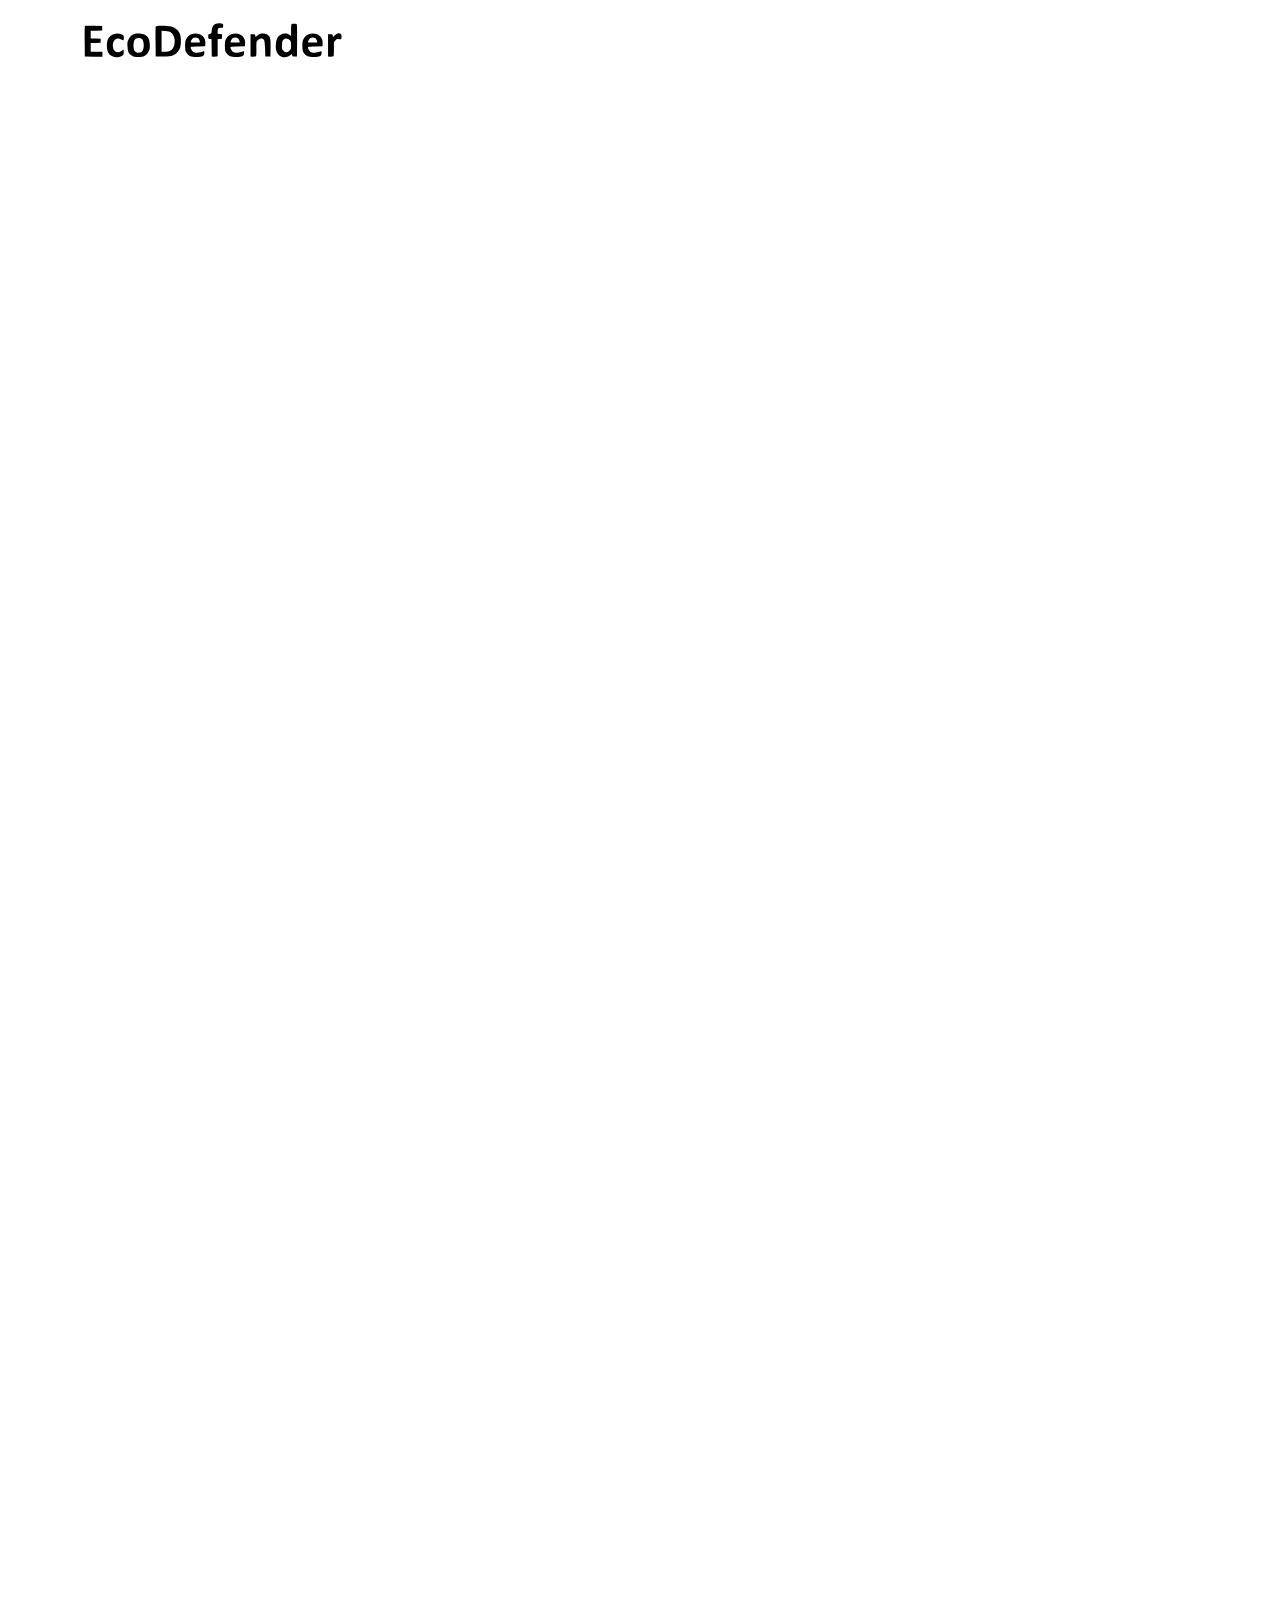
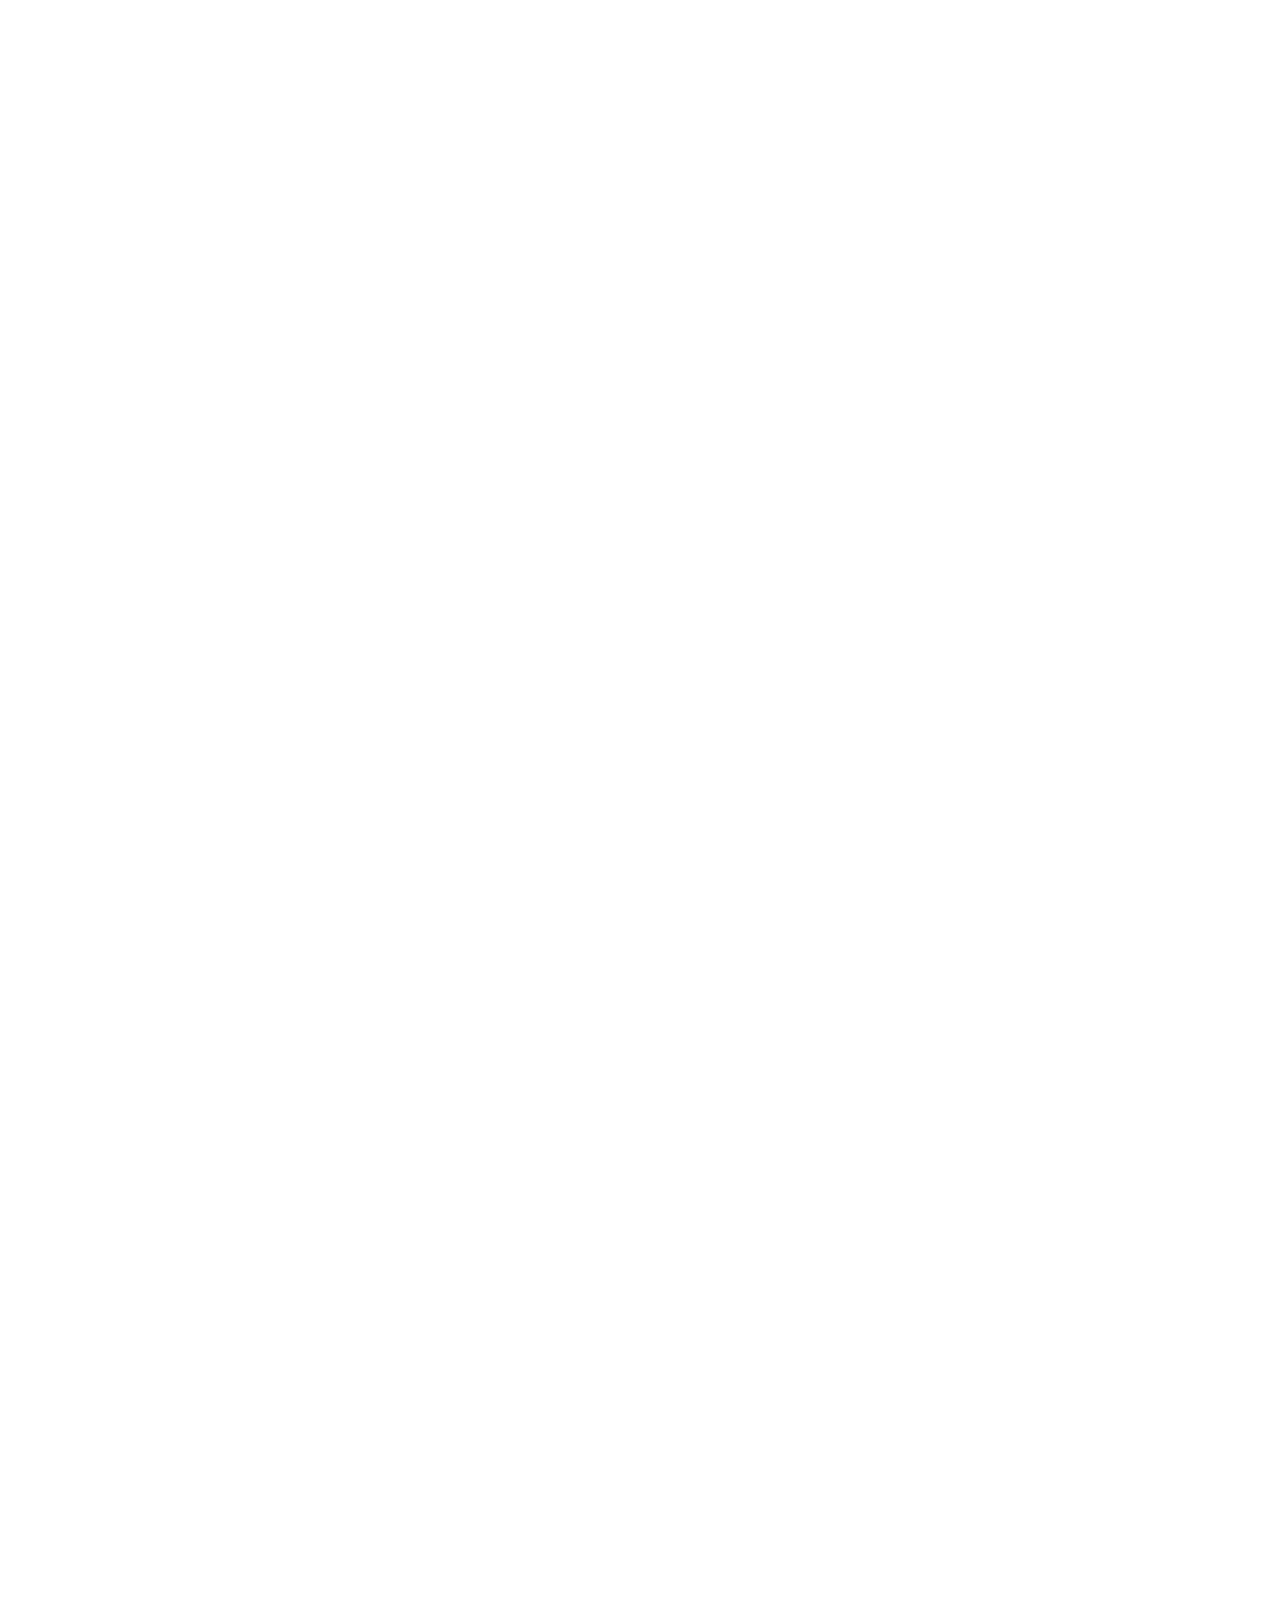
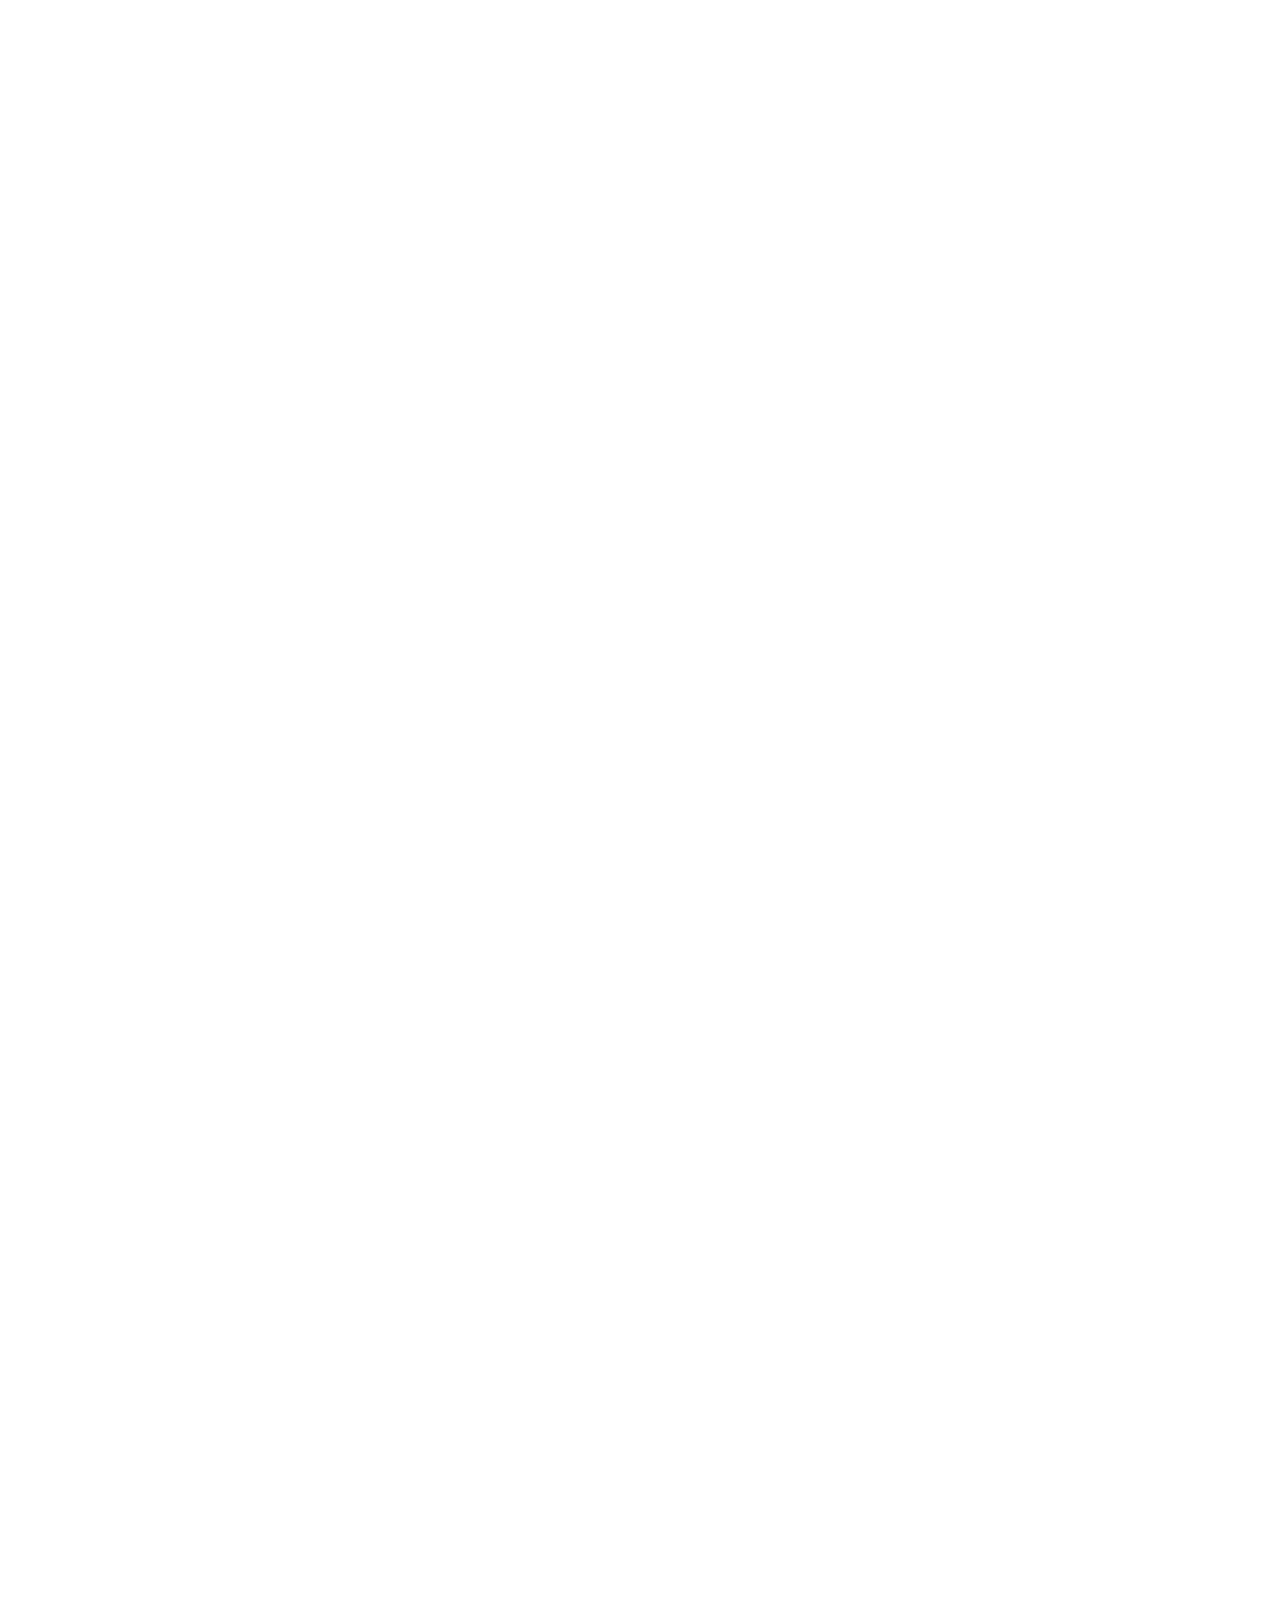
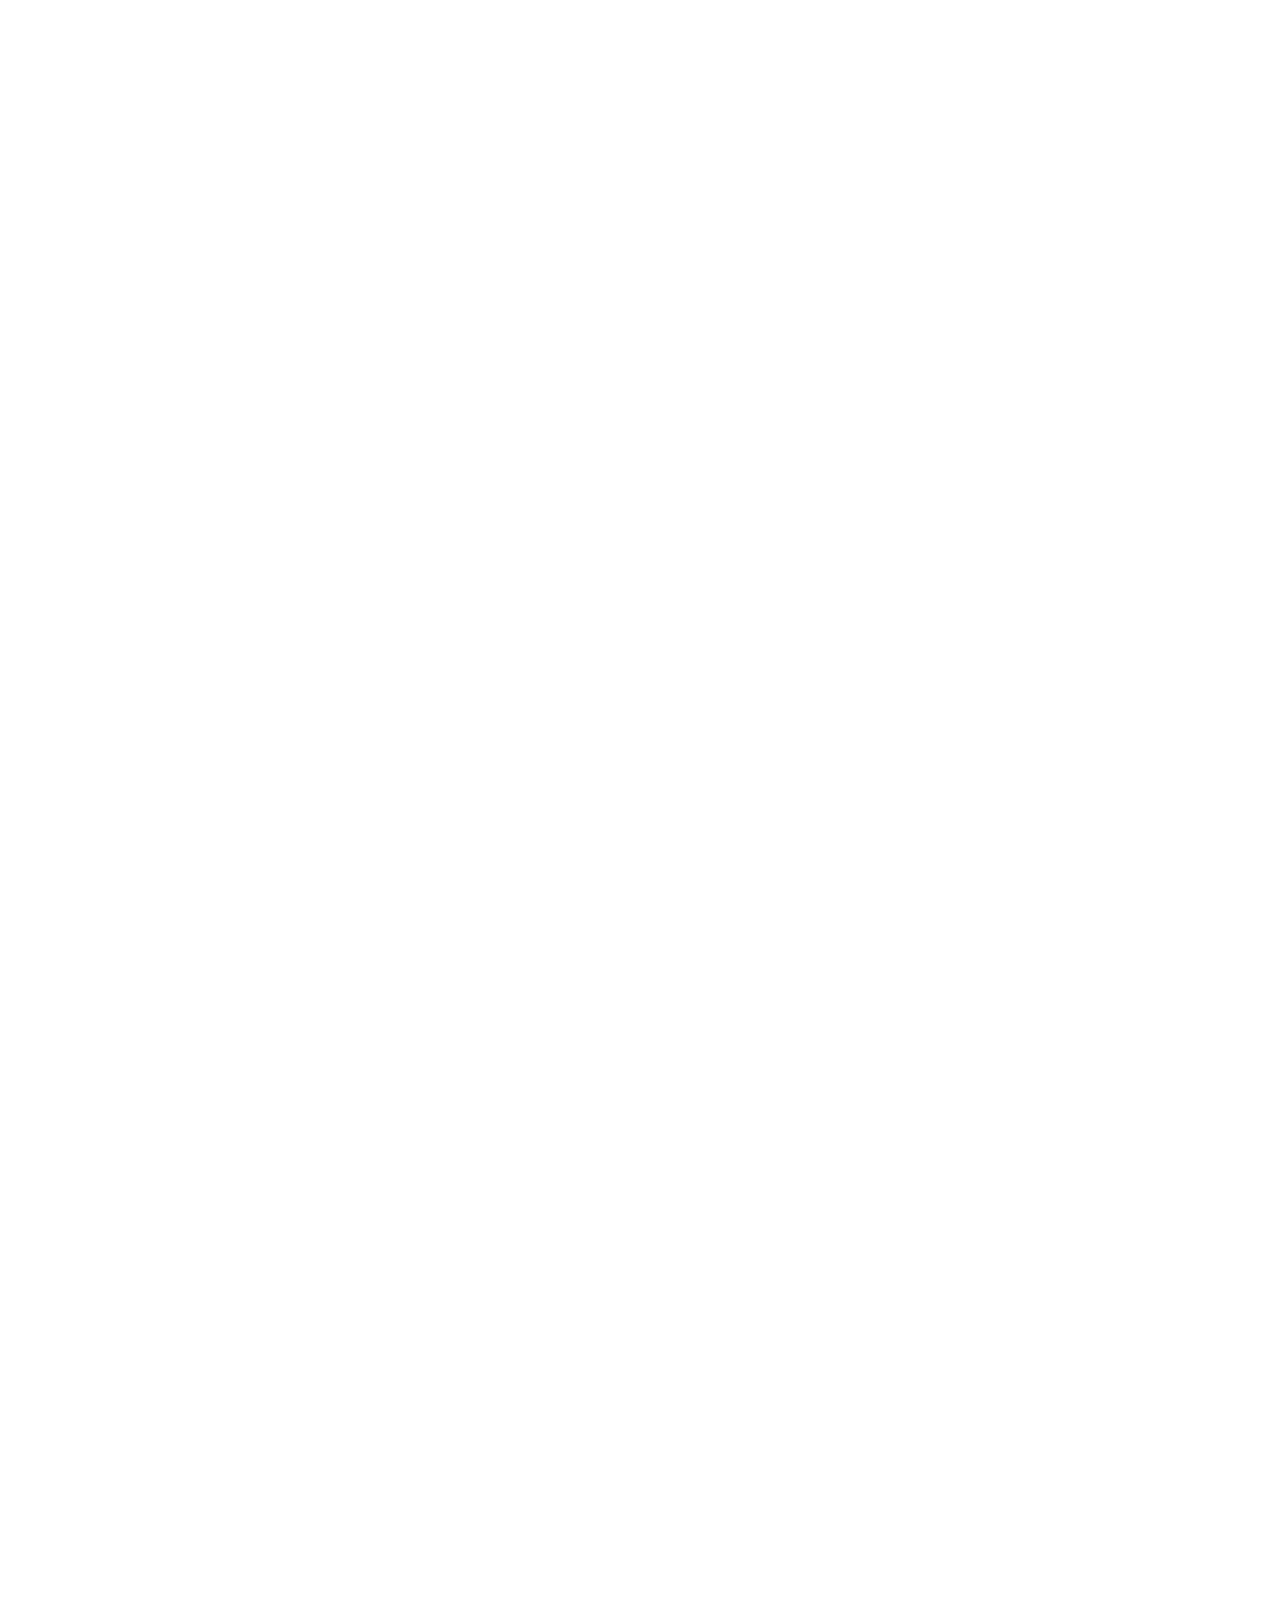
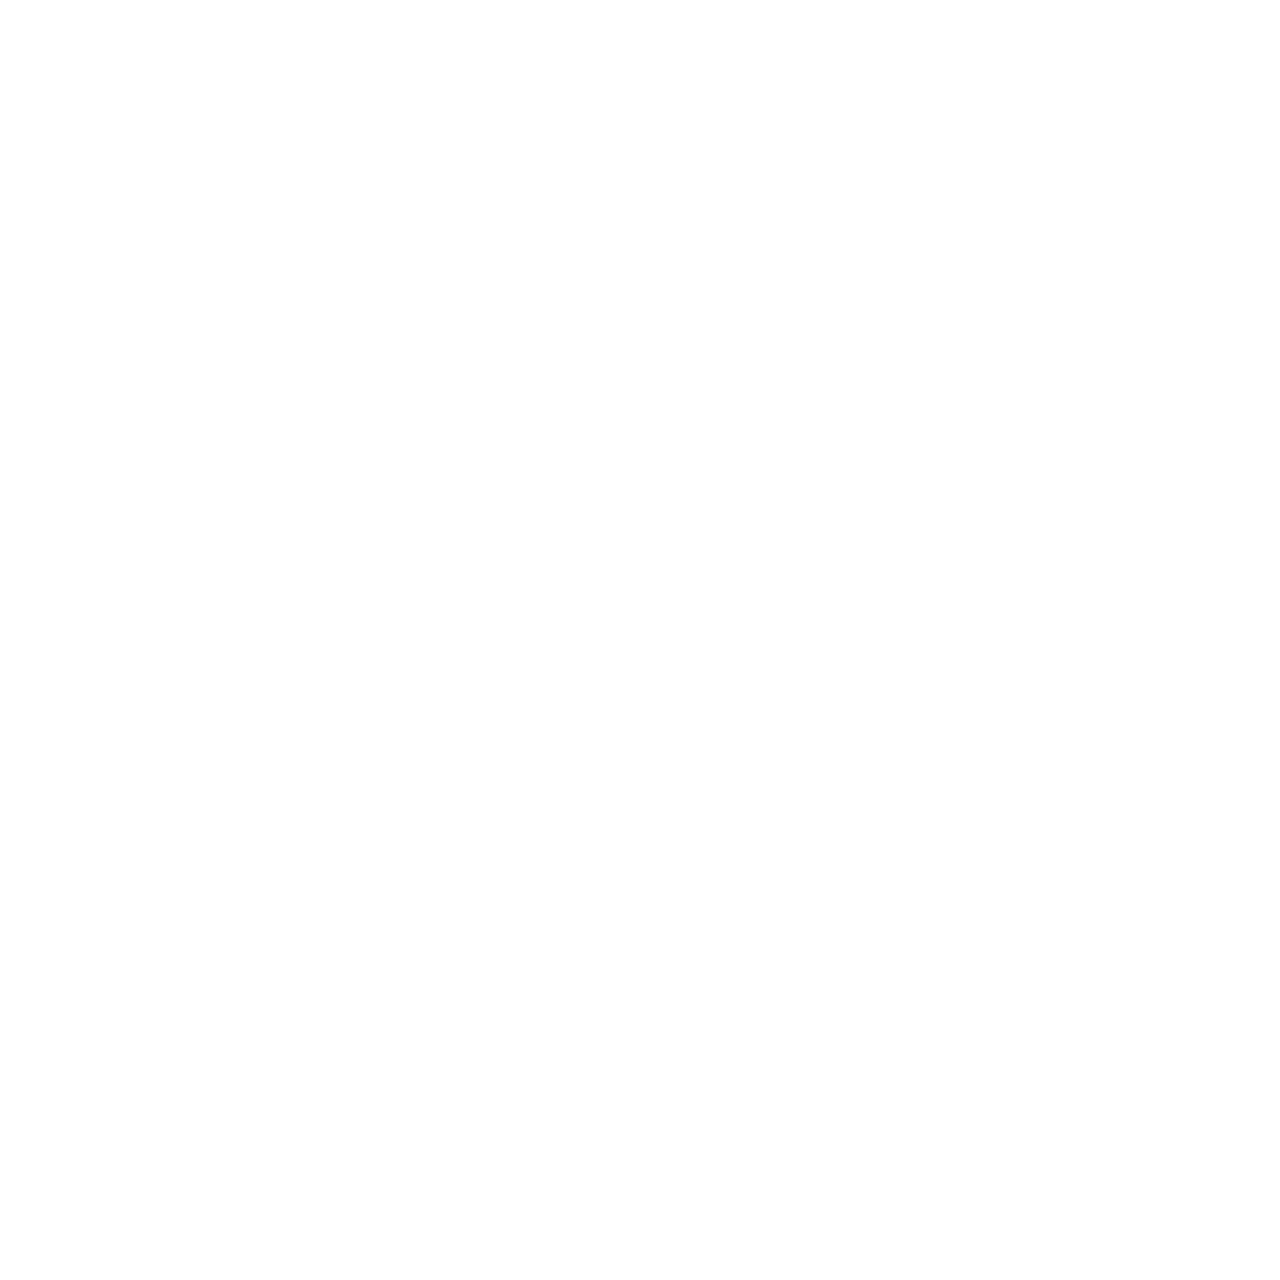
==== index.html @ c1df348e "Merge Jarvis's code" ====
<!DOCTYPE html>
<!-- saved from url=(0055)file:///C:/Users/Jarvis%20Yang/Desktop/EcoDefender.html -->
<html lang="en" data-lang="en_hk" dir="ltr" class="has-js js-focus-visiblehas-js js-focus-visiblehas-js " data-js-focus-visible=""><head><meta http-equiv="Content-Type" content="text/html; charset=UTF-8"> 
      <title>EcoDefender</title>
      <meta content="initial-scale=1, minimum-scale=1, width=device-width" name="viewport">
      <meta content="IE=Edge" http-equiv="X-UA-Compatible">
  <link href="https://www.android.com/static/images/fav/favicon.ico" rel="shortcut icon">  
  
        <style>
  @font-face{font-display:swap;font-family:'Roboto';font-style:normal;font-weight:300;src:local("Roboto Light"),local("Roboto-Light"),url("/static/fonts/roboto-v20-latin-300.woff2") format("woff2"),url("/static/fonts/roboto-v20-latin-300.woff") format("woff")}@font-face{font-display:swap;font-family:'Roboto';font-style:normal;font-weight:400;src:local("Roboto"),local("Roboto-Regular"),url("/static/fonts/roboto-v20-latin-regular.woff2") format("woff2"),url("/static/fonts/roboto-v20-latin-regular.woff") format("woff")}@font-face{font-display:swap;font-family:'Roboto';font-style:normal;font-weight:500;src:local("Roboto Medium"),local("Roboto-Medium"),url("/static/fonts/roboto-v20-latin-500.woff2") format("woff2"),url("/static/fonts/roboto-v20-latin-500.woff") format("woff")}@font-face{font-display:swap;font-family:'Roboto';font-style:normal;font-weight:700;src:local("Roboto Bold"),local("Roboto-Bold"),url("/static/fonts/roboto-v20-latin-700.woff2") format("woff2"),url("/static/fonts/roboto-v20-latin-700.woff") format("woff")}@font-face{font-display:swap;font-family:'Roboto Cyrillic';font-style:normal;font-weight:300;src:local("Roboto Light"),local("Roboto-Light"),url("/static/fonts/roboto-v20-latin_cyrillic-300.woff2") format("woff2"),url("/static/fonts/roboto-v20-latin_cyrillic-300.woff") format("woff")}@font-face{font-display:swap;font-family:'Roboto Cyrillic';font-style:normal;font-weight:400;src:local("Roboto"),local("Roboto-Regular"),url("/static/fonts/roboto-v20-latin_cyrillic-regular.woff2") format("woff2"),url("/static/fonts/roboto-v20-latin_cyrillic-regular.woff") format("woff")}@font-face{font-display:swap;font-family:'Roboto Cyrillic';font-style:normal;font-weight:500;src:local("Roboto Medium"),local("Roboto-Medium"),url("/static/fonts/roboto-v20-latin_cyrillic-500.woff2") format("woff2"),url("/static/fonts/roboto-v20-latin_cyrillic-500.woff") format("woff")}@font-face{font-display:swap;font-family:'Roboto Cyrillic';font-style:normal;font-weight:700;src:local("Roboto Bold"),local("Roboto-Bold"),url("/static/fonts/roboto-v20-latin_cyrillic-700.woff2") format("woff2"),url("/static/fonts/roboto-v20-latin_cyrillic-700.woff") format("woff")}@font-face{font-display:swap;font-family:'Google Sans';font-style:normal;font-weight:400;src:local("Google Sans Regular"),local("GoogleSans-Regular"),url("/static/fonts/google-sans-regular.woff2") format("woff2");unicode-range:U+0000-00FF, U+0131, U+0152-0153, U+02BB-02BC, U+02C6, U+02DA, U+02DC, U+2000-206F, U+2074, U+20AC, U+2122, U+2191, U+2193, U+2212, U+2215, U+FEFF, U+FFFD}@font-face{font-display:swap;font-family:'And Black';font-style:normal;font-weight:300;src:url("/static/fonts/and_black.eot");src:url("/static/fonts/and_black.eot?#iefix") format("embedded-opentype"),url("/static/fonts/and_black.woff") format("woff"),url("/static/fonts/and_black.ttf") format("truetype")}@font-face{font-display:swap;font-family:'Android Euclid';font-style:normal;font-weight:500;src:local("Android Euclid Medium"),local("Android-Euclid-Medium"),url("/static/fonts/AndroidEuclid-Medium-WebS.woff2") format("woff2"),url("/static/fonts/AndroidEuclid-Medium-WebS.woff") format("woff")}@font-face{font-display:swap;font-family:'Android Euclid';font-style:normal;font-weight:700;src:local("Android Euclid Bold"),local("Android-Euclid-Bold"),url("/static/fonts/AndroidEuclid-Bold-WebS.woff2") format("woff2"),url("/static/fonts/AndroidEuclid-Bold-WebS.woff") format("woff")}@font-face{font-display:swap;font-family:'Product Sans';font-style:normal;font-weight:400;src:url("/static/fonts/product_sans.eot");src:url("/static/fonts/product_sans.eot?#iefix") format("embedded-opentype"),url("/static/fonts/product_sans.woff") format("woff"),url("/static/fonts/product_sans.ttf") format("truetype")}.background--shamrock{background-color:#3ddc84}.background--blue-sky{background-color:#d7effe}.background--white{background-color:#fff}.background--cornflower-blue{background-color:#4285f4}.background--burning-orange{background-color:#f86734}.background--green-tea{background-color:#eff7cf}:root{--color-is-1: #000;--color-is-2: #fff;--color-is-3: #3ddc84;--color-is-4: #d7effe;--color-is-5: #4285f4;--color-is-6: #073042;--color-is-7: #eff7cf;--color-is-8: #fff;--color-is-9: #fff;--color-is-10: #707173;--color-is-11: #4c4c4c;--color-is-12: #eff7cf;--color-is-13: #e9e9e9;--color-is-14: rgba(7,48,66,0.1)}.theme--dark{--color-is-1: #fff;--color-is-2: #000;--color-is-3: #000;--color-is-4: #073042;--color-is-5: #073042;--color-is-6: #fff;--color-is-7: #073042;--color-is-8: #2d2d2d;--color-is-9: #8ab4f8;--color-is-10: #10151c;--color-is-11: #000;--color-is-12: #073042;--color-is-13: #4c4c4c;--color-is-14: #fff;background-color:#000}.theme-base{transition:background-color .3s ease-in}:root{--font-family-base: Roboto,Helvetica,Arial,sans-serif;--font-family-headings: Android Euclid,Roboto,Helvetica,Arial,sans-serif}[lang='ja']{--font-family-base: Roboto,Noto Sans JP,Helvetica,Arial,sans-serif;--font-family-headings: Android Euclid,Noto Sans JP,Helvetica,Arial,sans-serif}[lang='ko']{--font-family-base: Roboto,Noto Sans KR,Helvetica,Arial,sans-serif;--font-family-headings: Android Euclid,Noto Sans KR,Helvetica,Arial,sans-serif}[lang='ru']{--font-family-base: Roboto Cyrillic,Helvetica,Arial,sans-serif;--font-family-headings: Android Euclid,Roboto Cyrillic,Helvetica,Arial,sans-serif}[lang='hi']{--font-family-base: Roboto,Noto Sans,Helvetica,Arial,sans-serif;--font-family-headings: Android Euclid,Noto Sans,Helvetica,Arial,sans-serif}[data-lang='zh-CN_cn']{--font-family-base: Roboto,Noto Sans SC,Helvetica,Arial,sans-serif;--font-family-headings: Android Euclid,Noto Sans SC,Helvetica,Arial,sans-serif}[data-lang='zh-HK_hk']{--font-family-base: Roboto,Noto Sans HK,Helvetica,Arial,sans-serif;--font-family-headings: Android Euclid,Noto Sans HK,Helvetica,Arial,sans-serif}[data-lang='zh-TW_tw']{--font-family-base: Roboto,Noto Sans TC,Helvetica,Arial,sans-serif;--font-family-headings: Android Euclid,Noto Sans TC,Helvetica,Arial,sans-serif}:root{--font-size-heading-1: 5.5rem;--font-size-heading-2: 3.5rem;--font-size-heading-3: 3rem;--font-size-heading-4: 2.5rem;--font-size-heading-5: 2rem;--font-size-heading-6: 1.5rem;--font-size-heading-7: 1rem;--font-size-heading-8: .875rem;--font-size-scaling-2: var(--font-size-heading-2);--font-size-scaling-3: var(--font-size-heading-3);--copy-size-l: 1.5rem;--copy-size-m: 1.125rem;--copy-size-s: 1rem;--eyebrow: .75rem}[lang='da'],[lang='de'],[lang='es'],[lang='fr'],[lang='id'],[lang='it'],[lang='nb'],[lang='pt'],[lang='ru'],[lang='sv']{--font-size-heading-1: 3.5rem;--font-size-heading-2: 3rem;--font-size-heading-3: 2.5rem;--font-size-heading-4: 2rem;--font-size-heading-5: 1.5rem;--font-size-heading-6: 1.125rem;--font-size-heading-7: 1rem;--font-size-scaling-2: var(--font-size-heading-2);--font-size-scaling-3: var(--font-size-heading-3)}:root{--font-weight-accordion-1: 500}[lang='hi']{--font-weight-accordion-1: 700}:root{--line-height-accordion-1: 24px;--line-height-heading-s: 24px;--line-height-heading: 1}[lang='hi'],[lang='th'],[lang='zh']{--line-height-accordion-1: 30px;--line-height-heading-s: 30px;--line-height-heading: 1.25}.is-1,.is-2,.is-3,.is-4,.is-5,.is-6,.is-7,.is-8{color:#000;font-family:var(--font-family-headings);font-weight:700}.is-eyebrow{color:#000;font-family:var(--font-family-headings);font-weight:500}.is-copy,.is-copy-m,.is-copy-l{color:#000;font-family:var(--font-family-base);font-weight:400}.is-1,.is-2,.is-3,.is-4,.is-5,.is-6{margin-bottom:32px}[lang='ko'] .is-1,[lang='ko'] .is-2,[lang='ko'] .is-3,[lang='ko'] .is-4,[lang='ko'] .is-5,[lang='ko'] .is-6{word-break:keep-all}[lang='ja'] .is-1 .ww,[lang='ja'] .is-2 .ww,[lang='ja'] .is-3 .ww,[lang='ja'] .is-4 .ww,[lang='ja'] .is-5 .ww,[lang='ja'] .is-6 .ww{display:inline-block}.is-copy,.is-copy-m,.is-copy-l{margin-bottom:32px}.is-1{font-size:var(--font-size-heading-1);letter-spacing:-0.125rem;line-height:var(--line-height-heading)}.is-2{font-size:var(--font-size-heading-2);letter-spacing:-0.0625rem;line-height:var(--line-height-heading)}.is-2--scale{font-size:var(--font-size-scaling-2);line-height:var(--line-height-heading)}.is-3{font-size:var(--font-size-heading-3);letter-spacing:-0.0625rem;line-height:var(--line-height-heading)}.is-3--scale{font-size:var(--font-size-scaling-3);line-height:var(--line-height-heading)}.is-4{font-size:var(--font-size-heading-4);letter-spacing:-0.0625rem;line-height:var(--line-height-heading)}.is-5{font-size:var(--font-size-heading-5);letter-spacing:-0.0625rem;line-height:var(--line-height-heading)}.is-6{font-size:var(--font-size-heading-6);letter-spacing:-0.0625rem;line-height:var(--line-height-heading)}.is-7,.is-8{font-size:var(--font-size-heading-7);font-weight:500;letter-spacing:-0.03125rem;line-height:var(--line-height-heading-s);margin-bottom:16px}.is-8{font-size:var(--font-size-heading-8)}.is-3-to-2{color:#000;font-family:var(--font-family-headings);font-size:var(--font-size-heading-3);font-weight:700;letter-spacing:-0.0625rem;line-height:var(--line-height-heading);margin-bottom:32px}.is-copy-l{font-size:var(--copy-size-l);letter-spacing:0;line-height:2.5rem}.is-copy-m{font-size:var(--copy-size-m);line-height:2rem}.is-copy{font-size:var(--copy-size-s);letter-spacing:0;line-height:1.5rem}.is-eyebrow{font-size:var(--eyebrow);letter-spacing:0.0625rem;line-height:1rem;margin-bottom:24px;text-transform:uppercase}.is-footnote{font-size:0.75rem;line-height:1.25rem}.is-link{font-size:0.875rem;line-height:1.5rem}.is-icon svg{height:48px;margin-bottom:16px;width:48px}.is-masthead{grid-column:1/-1;grid-row:masthead}.is-wide-masthead{grid-column:1/-1;grid-row:masthead}*{font-size:100%;margin:0;padding:0;vertical-align:baseline}ol,ul{list-style:none}blockquote,q{quotes:none}blockquote::before,blockquote::after,q::before,q::after{content:'';content:none}table{border-collapse:collapse;border-spacing:0}input,select,textarea,button,address{font-family:inherit;font-size:inherit;font-style:inherit;font-weight:inherit}body{-webkit-font-smoothing:antialiased;-moz-osx-font-smoothing:grayscale}main{height:100%}p{line-height:1.5rem;margin:0 0 24px}p:nth-last-child(1){margin-bottom:0}*,*::before,*::after{box-sizing:border-box}.icon--svg{fill:currentColor;outline:none}.svg-icons{display:none}.fixed{overflow:hidden}.no-break{white-space:nowrap}* sup{font-size:.5em;vertical-align:super}.grid,.container{margin:0 16px}.grid{display:grid;grid-column-gap:6.67%;grid-template-columns:repeat(4, minmax(0, 1fr))}html,body{color:#404040;font-family:var(--font-family-base);overflow-x:hidden}html.global-disable-scroll{height:100vh;overflow:hidden;width:100%}html.global-disable-scroll main{overflow:hidden}html.global-disable-scroll .header-default::after{height:100vh}body{font-size:0.875rem}body::after{content:'small';display:none}.js-focus-visible :focus:not(.focus-visible){outline:transparent}.visually-hidden{border:0;clip:rect(0 0 0 0);height:auto;margin:0;overflow:hidden;padding:0;position:absolute;white-space:nowrap;width:1px}.visually-hidden.focusable:active,.visually-hidden.focusable:focus{clip:auto;height:auto;margin:0;overflow:visible;position:static;white-space:inherit;width:auto}.text-center{text-align:center}img[data-c-lazy-image]{opacity:0}.hidden{display:none}.logo-android__logo-icon{color:#000}.logo-android__logo-icon--white{color:#fff}.logo-android__andy-icon{fill:#3dda84}.logo-android__andy-icon--white{fill:#fff}video:not([controls])::-internal-media-controls-overlay-cast-button{display:none}.is-video-frame{position:relative;width:195px;z-index:1}.is-video-frame img{display:block}.is-video-frame video{background-color:#171717;left:50%;min-height:90%;position:absolute;top:50%;transform:translate(-50%, -50%);width:95.5%;z-index:-1}.error-log{background-color:#eb3e2b;color:#fff;padding:30px 0;position:relative;z-index:10}.error-log__wrapper>*{grid-column:1/13;line-height:2.5}.error-log__list{list-style:disc;padding-left:20px}.background-shapes{-webkit-animation:fadein 1s;animation:fadein 1s;display:grid;grid-column:1/-1;grid-row:1/-1;grid-template-areas:'topleft topcenter topright' 'middleleft middlecenter middleright' 'bottomleft bottomcenter bottomright';grid-template-columns:repeat(3, 33.33%);grid-template-rows:repeat(3, 33.33%);height:100%;position:absolute;top:0;width:100%;z-index:-1}.background-shapes>div{transition:background-color .3s ease-in, border-color .3s ease-in}.background-shapes--parallax{transform:translate3d(0, var(--parallax-rate, 0), 0)}.background-shapes__sausage{border:solid #f86734 10px;border-radius:500px;height:173px;position:relative;transform-origin:0 0;width:330px}.background-shapes__sausage--cornflower{border-color:#4285f4}.background-shapes__sausage--burning-orange{border-color:#f86734}.background-shapes__sausage--blue-sky{border-color:#d7effe}.background-shapes__sausage--green-tea{border-color:#eff7cf}.background-shapes__sausage--shamrock{border-color:#3ddc84}.background-shapes__sausage--tiber{background-color:#073042;border-color:#073042}.background-shapes__sausage--progressive{height:calc(100vw - 1px);width:calc(100vw + 400px)}.background-shapes__sausage--progressive-height{height:calc(100vw + 100px)}.background-shapes__sausage--brand{border-color:#3ddc84;height:calc(100vw - 1px);width:calc(400px + 100vw)}.background-shapes__sausage--brand-filled{background-color:#3ddc84;border-color:#3ddc84}.background-shapes__sausage--burning-orange-filled{background-color:#f86734;border-color:#f86734}.background-shapes__sausage--cornflower-blue-filled{background-color:#4285f4;border-color:#4285f4}.background-shapes__sausage-vertical{background-color:#4285f4;border-radius:30px;min-height:60px;width:60px}.background-shapes__sausage-vertical--blue-sky{background-color:#d7effe}.background-shapes__sausage-vertical--burning-orange{background-color:transparent;border-color:#f86734}.background-shapes__sausage-vertical--outline-green-tea{background-color:transparent;border:20px solid #eff7cf;border-radius:500px}.background-shapes__sausage-filled{background-color:#073042;border-radius:500px;height:173px;position:relative;transform-origin:0 0;width:330px}.background-shapes__sausage-filled--green-tea{background-color:#eff7cf}.background-shapes__sausage-filled--cornflower{background-color:#4285f4;border-color:#4285f4}.background-shapes__sausage-filled--shamrock{background-color:#3ddc84}.background-shapes__sausage-filled--blue-sky{background-color:#d7effe;border-color:#d7effe}.background-shapes__circle{border:solid #f86734 10px;border-radius:100%;height:400px;position:relative;width:400px}.background-shapes__circle--green-tea{border-color:#eff7cf}.background-shapes__circle--cornflower{border-color:#4285f4}.background-shapes__circle--shamrock{border-color:#3ddc84}.background-shapes__circle--blue-sky{border-color:#d7effe}.background-shapes__circle--burning-orange{border-color:#f86734}.background-shapes__circle-filled{background-color:#f86734;border-radius:100%;height:400px;position:relative;width:400px}.background-shapes__circle-filled--brand-filled{background-color:#3ddc84}.background-shapes__circle-filled--green-tea{background-color:#eff7cf}.background-shapes__circle-filled--cornflower{background-color:#4285f4}.background-shapes__circle-filled--primary{border:solid #78c257 1px;height:762px;width:762px}.background-shapes__circle-filled--secondary{background-color:#eff7cf;height:180px;width:180px}.background-shapes__circle-filled--brand-green{background-color:#3dda84}.background-shapes__circle-filled--blue-sky{background-color:#d7effe}.background-shapes__circle-filled--shamrock{background-color:#3ddc84}.background-shapes__full-circle{border-radius:50%;height:180px;position:relative;width:180px}.background-shapes__full-circle--green-tea{background-color:#eff7cf}.background-shapes__full-circle--blue-sky{background-color:#d7effe}.background-shapes__full-circle--cornflower{background-color:#4285f4}.background-shapes__full-circle--shamrock{background-color:#3ddc84}.background-shapes__wave{--size: 180px;align-self:center;-webkit-animation:pulse-blur 4s infinite ease-in-out;animation:pulse-blur 4s infinite ease-in-out;border:1px solid #3ddc84;border-radius:50%;height:var(--size);opacity:0;position:relative;top:0;transform:translate(-50%, 0);transform-origin:center;width:var(--size)}@supports (-ms-ime-align: auto){.background-shapes__wave{transform-origin:left}}@supports (-ms-ime-align: auto){.background-shapes__wave:nth-child(1){-webkit-animation-delay:.1s;animation-delay:.1s}}.background-shapes__wave:nth-child(2){-webkit-animation-delay:.4s;animation-delay:.4s}.background-shapes__wave:nth-child(3){-webkit-animation-delay:.8s;animation-delay:.8s}.background-shapes__wave:nth-child(4){-webkit-animation-delay:1.2s;animation-delay:1.2s}.background-shapes__wave:nth-child(5){-webkit-animation-delay:1.6s;animation-delay:1.6s}.background-shapes__wave:nth-child(6){-webkit-animation-delay:2s;animation-delay:2s}.background-shapes__wave:nth-child(7){-webkit-animation-delay:2.4s;animation-delay:2.4s}.theme--disable-animations .background-shapes__wave{-webkit-animation:none;animation:none}.grid-space-wrap{padding:96px 0}@-webkit-keyframes pulse{10%{opacity:.1;transform:scale(1.5)}50%{opacity:.2;transform:scale(1.8)}70%{opacity:.1;transform:scale(1.5)}100%{opacity:0;transform:scale(1)}}@keyframes pulse{10%{opacity:.1;transform:scale(1.5)}50%{opacity:.2;transform:scale(1.8)}70%{opacity:.1;transform:scale(1.5)}100%{opacity:0;transform:scale(1)}}@-webkit-keyframes fadein{from{opacity:0}to{opacity:1}}@keyframes fadein{from{opacity:0}to{opacity:1}}@-webkit-keyframes pulse-blur{0%{opacity:0;transform:translate(-50%, 0) scale(0)}40%{opacity:1}100%{opacity:0;transform:translate(-50%, 0) scale(1.1)}}@keyframes pulse-blur{0%{opacity:0;transform:translate(-50%, 0) scale(0)}40%{opacity:1}100%{opacity:0;transform:translate(-50%, 0) scale(1.1)}}@-webkit-keyframes pulse-blur-desktop{0%{opacity:0;transform:translate(0, -50%) scale(0)}40%{opacity:1}100%{opacity:0;transform:translate(0, -50%) scale(1.1)}}@keyframes pulse-blur-desktop{0%{opacity:0;transform:translate(0, -50%) scale(0)}40%{opacity:1}100%{opacity:0;transform:translate(0, -50%) scale(1.1)}}@-webkit-keyframes fadeInOut{0%{opacity:0}20%{opacity:1;transform:translateY(-15px)}80%{opacity:1;transform:translateY(-15px)}100%{opacity:0}}@keyframes fadeInOut{0%{opacity:0}20%{opacity:1;transform:translateY(-15px)}80%{opacity:1;transform:translateY(-15px)}100%{opacity:0}}@-webkit-keyframes shake{0%{transform:rotate(0deg)}13%{transform:rotate(10deg)}39%{transform:rotate(-8deg)}52%{transform:rotate(-11deg)}65%{transform:rotate(0deg)}78%{transform:rotate(-8deg)}100%{transform:rotate(0)}}@keyframes shake{0%{transform:rotate(0deg)}13%{transform:rotate(10deg)}39%{transform:rotate(-8deg)}52%{transform:rotate(-11deg)}65%{transform:rotate(0deg)}78%{transform:rotate(-8deg)}100%{transform:rotate(0)}}.cta{cursor:pointer;display:inline-block;font-family:var(--font-family-headings);text-decoration:none;width:auto}.cta>*{pointer-events:none}.cta--is-1{align-items:center;background-color:#073042;border-radius:100px;color:#fff;display:inline-flex;font-size:0.75rem;font-weight:500;height:48px;justify-content:center;letter-spacing:0.0625rem;line-height:0.875rem;padding:12px 24px;text-align:center;text-transform:uppercase;transition:color .3s linear}.cta--is-1:active,.cta--is-1:focus,.cta--is-1:hover{color:#3ddc84}.cta--is-2{align-items:center;background-color:transparent;color:#073042;display:inline-flex;font-size:1.25rem;font-weight:600;line-height:1.5rem}.cta--is-2>.cta__icon{color:currentColor;flex-shrink:0;height:24px;margin-left:10px;transition:transform .3s linear;vertical-align:middle;width:24px}.cta--is-2>.cta__external{transform:rotate(-45deg)}.cta--is-2:active>.cta__icon:not(.cta__external),.cta--is-2:focus>.cta__icon:not(.cta__external),.cta--is-2:hover>.cta__icon:not(.cta__external){transform:translateX(8px)}.cta--is-2:active>.cta__icon.cta__external,.cta--is-2:focus>.cta__icon.cta__external,.cta--is-2:hover>.cta__icon.cta__external{transform:translate(4px, -4px) rotate(-45deg)}.cta--is-3{background-color:transparent;color:#000;font:700 2.5rem/2.5rem var(--font-family-headings);letter-spacing:-0.0625rem;transition:color .3s linear}.cta--is-3>.cta__icon{height:24px;margin-left:8px;transition:transform .3s linear;width:24px}.cta--is-3>.cta__external{transform:rotate(-45deg)}.cta--is-3:active,.cta--is-3:focus,.cta--is-3:hover{color:#757575}.cta--is-3:active>.cta__icon:not(.cta__external),.cta--is-3:focus>.cta__icon:not(.cta__external),.cta--is-3:hover>.cta__icon:not(.cta__external){transform:translateX(8px)}.cta--is-3:active>.cta__icon.cta__external,.cta--is-3:focus>.cta__icon.cta__external,.cta--is-3:hover>.cta__icon.cta__external{transform:translateX(8px) rotate(-45deg)}.cta--is-4{background-color:transparent;color:#000;font:400 1rem/1.5rem var(--font-family-base);transition:all .3s linear}.cta--is-4 .cta__icon{display:none;height:18px;margin-left:4px;vertical-align:middle;width:18px}.cta--is-4>.cta__external{color:#000;display:inline;transform:rotate(-45deg);transition:all .3s linear}.cta--is-4:active,.cta--is-4:focus,.cta--is-4:hover{color:#757575}.cta--is-4:active>.cta__external,.cta--is-4:focus>.cta__external,.cta--is-4:hover>.cta__external{color:#757575;transform:translate(4px, -4px) rotate(-45deg)}.cta--is-5,.cta--is-5:focus{background-color:#fff;border:1px solid #073042;border-radius:32px;color:#073042;font-size:0.75rem;font-weight:500;letter-spacing:0.0625rem;line-height:1.5rem;padding:12px 24px;text-transform:uppercase;transition:background-color .3s ease, color .3s ease}.cta--is-5.is-active,.cta--is-5:hover{background-color:#073042;color:#fff}.cta--is-6{background:#fff;border-radius:32px;box-shadow:0 2px 8px rgba(0,0,0,0.2);color:#073042;font-size:0.75rem;font-weight:500;letter-spacing:0.0625rem;line-height:1.5rem;padding:12px 24px;text-transform:uppercase;transition:color .3s linear}.cta--is-6:active,.cta--is-6:focus,.cta--is-6:hover{color:rgba(7,48,66,0.7)}.cta--back{align-items:center;background-color:transparent;border:0;color:#fff;display:inline-flex;font-size:1.25rem;font-weight:600;line-height:1.5rem}.cta--back>.cta__icon{color:currentColor;flex-shrink:0;height:24px;margin-right:10px;transform:rotate(-180deg);transition:transform .3s linear;vertical-align:middle;width:24px}.cta--back:active>.cta__icon,.cta--back:focus>.cta__icon,.cta--back:hover>.cta__icon{transform:rotate(-180deg) translateX(8px)}.header-default{--animation-delay-multiplier: .07s;--animation-waiting-time: .5s;background-color:var(--color-is-2);grid-template-rows:70px;height:70px;position:relative;transform-style:preserve-3d;transition:background-color 0.3s linear,transform 0.3s cubic-bezier(0.35, 0, 0.25, 1);width:100%;z-index:50}.header-default::after{background-color:#000;content:'';height:0;left:0;opacity:.5;position:absolute;top:0;visibility:hidden;width:100%;z-index:1}.header-default--search-open::after,.header-default--nav-open::after{height:100vh;opacity:.4;visibility:visible}.header-default--fixed{left:0;position:fixed;right:0;top:0}.header-default--nav-open{background-color:var(--color-is-2)}.header-default--nav-open .search-default,.header-default--nav-open .header-default__hamburger{display:none}.header-default--nav-open .header-default__drawer-close{display:block;right:0}.header-default--nav-open .header-default__drawer-close>*{pointer-events:none}.header-default__wrapper{background-color:transparent;height:100%;position:relative;z-index:10}.header-default--nav-open .header-default__wrapper{background-color:var(--color-is-2)}.header-default--search-open .header-default__wrapper{background-color:var(--color-is-2)}.header-default__grid{height:100%;position:relative}.header-default__drawer{background-color:var(--color-is-2);height:100vh;overflow-y:auto;padding-bottom:200px;position:absolute;right:0;top:69px;transform:translateX(100%);transition:transform .2s ease-in-out, visibility .2s ease-in-out;visibility:hidden;width:100%;z-index:20}.header-default--nav-open .header-default__drawer{transform:translateX(0);visibility:visible}.header-default__drawer-close{-webkit-appearance:none;-moz-appearance:none;appearance:none;background-color:transparent;border:0;cursor:pointer;display:none;position:absolute;right:16px;top:20px}.header-default__drawer-close:hover>.header-default__drawer-close-icon,.header-default__drawer-close:focus>.header-default__drawer-close-icon{opacity:.7}.header-default__drawer-close-icon{color:var(--color-is-1);height:24px;width:24px}.header-default__button{-webkit-appearance:none;-moz-appearance:none;appearance:none;background-color:transparent;border:0;cursor:pointer;grid-row:1;padding:0}.header-default__button:hover>.header-default__button-icon,.header-default__button:focus>.header-default__button-icon{opacity:.7}.header-default__button-icon{height:24px;width:24px}.header-default__hamburger{align-self:center;color:var(--color-is-1);grid-column-start:4;justify-self:flex-end;position:relative;transition:color .3s ease-in}.header-default__hamburger>*{pointer-events:none}.header-default__hamburger::after{content:'';height:40px;left:-8px;position:absolute;top:-8px;width:40px}.header-default--search-open .header-default__hamburger{opacity:0;transition:opacity .2s linear, visibility .2s linear;visibility:hidden}.header-default__logo{display:inline-block;height:100%;position:absolute;width:110px}.header-default__logo>*{pointer-events:none}.header-default__logo-container{grid-column-start:1;grid-row:1;position:relative}.header-default__logo-icon{fill:var(--color-is-1);height:70px;position:absolute;transition:fill .3s ease-in;width:100%}.header-default--search-open .header-default__logo{opacity:0;visibility:hidden}.header-default__bar{display:none;opacity:1;transition:opacity .2s ease-out .3s, visibility .2s ease-out .3s;visibility:visible}.header-default__item--active{box-shadow:inset 8px 0 0 -4px;color:var(--color-is-1);transition:color .3s ease-in}.header-default__primary{grid-column:1/-1;padding:80px 0 104px}.header-default__primary-item{margin-bottom:48px;margin-left:-16px;padding-left:16px}.header-default__primary-item:hover>.cta,.header-default__primary-item:focus>.cta{opacity:.7}.header-default__primary-item:last-child{margin-bottom:0}.header-default__primary-item>.cta{color:var(--color-is-1);padding-right:32px;position:relative;transition:color .3s ease-in}.header-default__primary-item .icon--svg{bottom:6px;color:var(--color-is-6);position:absolute}.header-default__secondary{border-top:1px solid #c6c6c6;grid-column:1/-1;padding-top:40px}.header-default__secondary-item{margin-bottom:24px}.header-default__secondary-item.header-default__item--active{padding-left:12px}.header-default__secondary-item>.cta{color:var(--color-is-1);font:400 0.875rem/1.5rem var(--font-family-headings);white-space:normal}.header-default__secondary-item:active>.cta,.header-default__secondary-item:focus>.cta,.header-default__secondary-item:hover>.cta{opacity:.7}.header-default__secondary-item:active .cta__icon:not(.cta__external),.header-default__secondary-item:focus .cta__icon:not(.cta__external),.header-default__secondary-item:hover .cta__icon:not(.cta__external){transform:translateX(4px)}.header-default__secondary-item:active .cta__icon.cta__external,.header-default__secondary-item:focus .cta__icon.cta__external,.header-default__secondary-item:hover .cta__icon.cta__external{transform:translateX(4px) rotate(-45deg)}.header-default__secondary .icon--svg{color:var(--color-is-6);vertical-align:bottom}.header-default__language{grid-column:1/-1}.header-default--transparent{background-color:transparent;position:fixed;transform:translateZ(0)}.header-default--transparent .header-default__logo-icon{--wipe-progress: 0%;-webkit-clip-path:polygon(100% 0%, 0% 0%, 0% var(--wipe-progress), 100% var(--wipe-progress));clip-path:polygon(100% 0%, 0% 0%, 0% var(--wipe-progress), 100% var(--wipe-progress));transform:translateY(40px);transition:fill 0.3s ease-in,transform 1.5s ease var(--animation-waiting-time),-webkit-clip-path 2s ease var(--animation-waiting-time);transition:fill 0.3s ease-in,clip-path 2s ease var(--animation-waiting-time),transform 1.5s ease var(--animation-waiting-time);transition:fill 0.3s ease-in,clip-path 2s ease var(--animation-waiting-time),transform 1.5s ease var(--animation-waiting-time),-webkit-clip-path 2s ease var(--animation-waiting-time)}.header-default--in-transition{background-color:var(--color-is-2)}.subnav-spy{height:64px;left:0;position:fixed;top:0;transform:translate(0, -100%);transition:all 300ms cubic-bezier(0.35, 0, 0.25, 1);width:100vw;z-index:30}.subnav-spy,.subnav-spy::after,.subnav-spy__button-toggle,.subnav-spy__navigation-wrapper{background:#fff}.subnav-spy::after{bottom:0;content:'';height:calc(100% + 70px);position:absolute;width:100%;z-index:-1}.subnav-spy__wrapper{grid-template-rows:63px}.subnav-spy__title{align-items:center;color:#000;display:none;height:100%}.subnav-spy__button-toggle{align-items:center;border:none;border-top:1px solid #c6c6c6;display:flex;grid-column:1/-1;grid-row:1/-1;justify-content:space-between;z-index:30}.subnav-spy__navigation-wrapper{background:#fff;grid-column:1/-1;left:0;opacity:1;padding:0 16px;position:absolute;top:100%;transform:translate(0, -100%);transition:transform ease-out 300ms;width:100%;will-change:transform;z-index:-1}.subnav-spy__current-section,.subnav-spy__title,.subnav-spy__item>a{font:var(--font-weight-accordion-1) 0.875rem var(--font-family-headings);line-height:var(--line-height-accordion-1);z-index:30}.subnav-spy .icon--svg{height:30px;padding:8px;transition:transform ease-out 300ms;width:30px;will-change:transform}.subnav-spy__items-wrapper{padding:30px 0}.subnav-spy__item{position:relative}.subnav-spy__item::before{background:#073042;content:'';height:100%;left:-16px;opacity:0;position:absolute;top:0;transition:opacity 300ms ease-out;width:4px}.subnav-spy__item>a{margin-left:-16px;padding:16px}.subnav-spy__item.subnav-spy__item--active::before{opacity:1}.subnav-spy--open .subnav-spy__navigation-wrapper{box-shadow:4px 20px 69px rgba(0,0,0,0.1);transform:translate(0, -.1%)}.subnav-spy--open .icon--svg{transform:rotateZ(180deg)}.subnav-spy--visible{transform:translate(0, 70px)}.subnav-spy--visible.subnav-spy--scroll-position{transform:translate(0, -1px)}.subnav-spy--no-animation,.subnav-spy--no-animation .subnav-spy__navigation-wrapper,.subnav-spy--no-animation .subnav-spy__item::before,.subnav-spy--no-animation .icon--svg{transition:none}.footer-default{background-color:var(--color-is-2);font-family:var(--font-family-base);padding-top:60px;position:relative;z-index:30}.footer-default__logo{grid-column:1/-1;transform:translateX(-10px)}.footer-default__logo-icon{color:#000;height:17px;width:110px}.footer-default__nav{align-items:flex-start;display:grid;grid-column:1/-1;grid-template-columns:1fr;margin:0;padding:0 0 60px}.footer-default__item{align-items:center;display:flex;flex-flow:column;justify-content:center}.footer-default__cross{box-sizing:content-box;color:var(--color-is-1);display:block;height:12px;min-width:20px;padding:0 5px;transform:rotate(0);transition:transform .5s;width:12px}.footer-default__button{background-color:var(--color-is-2);border:1px solid var(--color-is-2);border-bottom-color:#c6c6c6;color:var(--color-is-1);display:flex;font:500 0.75rem/1rem var(--font-family-headings);justify-content:space-between;letter-spacing:0.0625rem;padding:40px 5px 8px 0;pointer-events:none;text-align:left;text-decoration:none;text-transform:uppercase;width:100%}.footer-default__title{cursor:pointer;width:100%}.footer-default__title[aria-expanded=false]+.footer-default__nav-subitem{max-height:0;opacity:0;padding:0;transition:opacity 1.5s, visibility 1.5s, max-height .5s, padding .5s;visibility:hidden}.footer-default__title[aria-expanded=true] .footer-default__cross{transform:rotate(-135deg)}.footer-default__nav-subitem{max-height:750px;opacity:1;overflow:hidden;padding:20px 0 0;position:relative;transition:opacity 1s, visibility 1s, max-height .75s ease-in, padding .75s;width:100%}.footer-default__nav-subitem .cta{display:inline-block;padding:8px 0}.footer-default__nav-list>.cta{color:var(--color-is-1);white-space:normal}.footer-default__nav-list>.cta>.cta__external{color:var(--color-is-1)}.footer-default__nav-list:last-child>.cta{padding-bottom:8px}.footer-default__colophon{background-color:var(--color-is-2);padding:40px 16px;width:100%}.footer-default__colophon .language-selector{display:inline-block}.footer-default__links{align-items:center;display:grid;grid-template-columns:1fr;margin:0 auto}.footer-default__policy{align-items:center;grid-column:1;grid-row:2}.footer-default__policy>.cta,.footer-default__policy .language-selector{margin:24px 24px 0 0}.footer-default__policy>.cta:active,.footer-default__policy>.cta:focus,.footer-default__policy>.cta:hover,.footer-default__nav-list>.cta:active,.footer-default__nav-list>.cta:focus,.footer-default__nav-list>.cta:hover{color:#757575}.footer-default__policy>.cta:active>.cta__external,.footer-default__policy>.cta:focus>.cta__external,.footer-default__policy>.cta:hover>.cta__external,.footer-default__nav-list>.cta:active>.cta__external,.footer-default__nav-list>.cta:focus>.cta__external,.footer-default__nav-list>.cta:hover>.cta__external{color:#757575}.footer-default__policy>.cta{color:var(--color-is-1)}.footer-default__policy>.cta>.icon--svg{display:none}.footer-default__footnote{color:var(--color-is-1);font:0.75rem/1.7 var(--font-family-base);margin:16px 0 0;width:80%}.footer-default__footnote p{margin:0}html[lang='da'] .footer-default__footnote p,html[lang='ja'] .footer-default__footnote p,html[lang='ko'] .footer-default__footnote p,html[lang='nb'] .footer-default__footnote p,html[lang='ru'] .footer-default__footnote p,html[lang='sv'] .footer-default__footnote p{font-size:0.875rem}.footer-default__footnote a{color:#073042}.search-default{align-items:center;display:flex;grid-row:1;height:100%;margin:0;overflow:hidden;position:absolute;right:30px;width:30px}.search-default--open{grid-column:1/6;overflow:initial;padding-top:2px;position:absolute;right:0;width:100%}.search-default__label{display:none}.search-default__icon{color:var(--color-is-1);height:24px;transition:color .3s ease-in;width:24px}.search-default__open,.search-default__close{-webkit-appearance:none;-moz-appearance:none;appearance:none;background:transparent;border:0;cursor:pointer;position:relative;right:0;transition:color .3s linear;width:34px}.search-default__open>*,.search-default__close>*{pointer-events:none}.search-default__open::after,.search-default__close::after{content:'';height:40px;left:-8px;position:absolute;top:-8px;width:40px}.search-default__open:hover,.search-default__open:focus,.search-default__close:hover,.search-default__close:focus{opacity:.7}.search-default__input,.search-default__close{opacity:0;transition:opacity .3s ease-in;visibility:hidden}.search-default--open .search-default__input,.search-default--open .search-default__close{opacity:1;visibility:visible}.search-default--open .search-default__input:hover,.search-default--open .search-default__input:focus,.search-default--open .search-default__close:hover,.search-default--open .search-default__close:focus{opacity:.7}.search-default__input{-webkit-appearance:none;-moz-appearance:none;appearance:none;background-color:transparent;border:0;border-bottom:1px solid var(--color-is-1);border-radius:0;color:var(--color-is-1);font-family:var(--font-family-headings);height:24px;margin:0 13px;outline:none;padding:5px;width:100%}.search-default__input::-webkit-search-decoration,.search-default__input::-webkit-search-cancel-button,.search-default__input::-webkit-search-results-button,.search-default__input::-webkit-search-results-decoration{display:none}.search-default__open:hover>.search-default__icon,.search-default__open:focus>.search-default__icon{color:var(--color-is-1)}.language-selector{display:table;position:relative}.language-selector:hover .language-selector__icon,.language-selector:focus .language-selector__icon{color:#757575}.language-selector:hover .language-selector__globe,.language-selector:focus .language-selector__globe{color:#757575}.language-selector__globe{color:var(--color-is-1);height:16px;vertical-align:sub;width:16px}.language-selector__select{-webkit-appearance:none;-moz-appearance:none;appearance:none;background:none;border:0;box-sizing:content-box;color:var(--color-is-1);cursor:pointer;font:500 1rem/1.4 var(--font-family-base);line-height:1.5rem;margin:0 8px 0 5px;max-width:100%;padding-right:21px}.language-selector__select:hover,.language-selector__select:focus{color:#757575}.language-selector__select:hover+.language-selector__icon,.language-selector__select:focus+.language-selector__icon{fill:#757575}.language-selector__icon{color:var(--color-is-1);height:24px;pointer-events:none;position:absolute;right:10px;top:0;width:10px}.social-network{display:flex;padding:0}.social-network__item{height:24px;margin:0 30px 0 0;width:24px}.social-network__item:last-child{margin-right:0}.social-network__icon{color:var(--color-is-6);height:24px;width:24px}.social-network__link{display:block}.social-network__link>*{pointer-events:none}.social-network__link:hover>.social-network__icon,.social-network__link:focus>.social-network__icon{color:#757575}main{opacity:0;transition:opacity .6s ease .1s}cloud-image{display:block;min-height:10px}cloud-image.is-loaded{min-height:auto}@media only screen and (min-width: 600px){:root{--font-size-heading-1: 6.75rem;--font-size-heading-2: 4.5rem;--font-size-heading-3: 3.5rem;--font-size-heading-4: 3rem;--font-size-heading-5: 2.5rem;--font-size-heading-6: 2rem;--font-size-heading-7: 1.25rem;--eyebrow: .875rem;--copy-size-l: 2rem;--copy-size-m: 1.25rem}[lang='da'],[lang='de'],[lang='es'],[lang='fr'],[lang='id'],[lang='it'],[lang='nb'],[lang='pt'],[lang='ru'],[lang='sv']{--font-size-heading-1: 4.5rem;--font-size-heading-2: 3.5rem;--font-size-heading-3: 3rem;--font-size-heading-4: 2.5rem;--font-size-heading-5: 2rem;--font-size-heading-6: 1.5rem;--font-size-heading-7: 1.25rem}.is-1,.is-2,.is-3,.is-4,.is-5,.is-6{margin-bottom:40px}.is-1{line-height:6.75rem}.is-2{letter-spacing:-0.125rem}.is-7,.is-8{margin-bottom:24px}.is-3-to-2{font-size:var(--font-size-heading-2);letter-spacing:-0.125rem;line-height:var(--line-height-heading);margin-bottom:40px}.is-copy-m{letter-spacing:0;line-height:2rem}.is-masthead{grid-column:3/11}.is-wide-masthead{grid-column:1/9}p{margin:0 0 32px}.grid,.container{margin:0 32px}.grid{grid-template-columns:repeat(12, minmax(0, 1fr));grid-column-gap:2.27%}body::after{content:'medium'}.is-video-frame{width:280px}.background-shapes__circle-filled--primary{height:1000px;width:1000px}.background-shapes__circle-filled--secondary{height:260px;width:260px}.background-shapes__wave{top:-85px}.grid-space-wrap{padding:128px 0}.cta--is-3{font:700 3rem/3rem var(--font-family-headings)}.cta--is-4{font:400 1rem/1.5rem var(--font-family-base)}.header-default__hamburger{grid-column-end:-1}.header-default--search-open .header-default__logo{opacity:1;visibility:visible}.header-default__primary-item{margin-left:-32px;padding-left:32px}.subnav-spy__wrapper{border-top:1px solid #c6c6c6}.subnav-spy__title{align-self:center;display:flex;grid-column:1/7}.subnav-spy__button-toggle{border-top:0;grid-column:7/13;justify-content:flex-end}.subnav-spy__current-section{margin-right:14px}.subnav-spy__navigation-wrapper{padding:0 32px}.subnav-spy__item::before{left:-32px}.subnav-spy__items-wrapper>.subnav-spy__item:first-child{display:none}.footer-default{padding-top:80px}.footer-default__button{font-size:0.875rem;line-height:1rem;padding-top:48px}.footer-default__nav-subitem .cta{padding:12px 0}.footer-default__colophon{padding:40px 32px}.footer-default__links .social-network{display:flex;justify-content:inherit;margin-bottom:32px;text-align:left;width:100%}.footer-default__policy>.cta,.footer-default__policy .language-selector{margin:0 24px 0 0}.footer-default__footnote{width:100%}.search-default{grid-column-end:12;grid-column-start:12;justify-self:start;margin-left:-20px;position:relative;right:0}.search-default--open{grid-column:7/-1;margin-left:0}.social-network{justify-content:flex-end}}@media only screen and (min-width: 1024px){:root{--font-size-heading-1: 8rem;--font-size-heading-2: 5.5rem;--font-size-heading-3: 4.5rem;--font-size-heading-4: 3.5rem;--font-size-scaling-2: calc(88 * 100vw / 1440);--font-size-scaling-3: calc(72 * 100vw / 1440)}[lang='da'],[lang='de'],[lang='es'],[lang='fr'],[lang='id'],[lang='it'],[lang='nb'],[lang='pt'],[lang='ru'],[lang='sv']{--font-size-heading-1: 5.5rem;--font-size-heading-2: 4.5rem;--font-size-heading-3: 3.5rem;--font-size-heading-4: 2.5rem;--font-size-scaling-2: calc(72 * 100vw / 1440);--font-size-scaling-3: calc(56 * 100vw / 1440)}.is-1,.is-2,.is-3,.is-4,.is-5,.is-6{margin-bottom:48px}.is-3{letter-spacing:-0.125rem}.is-3-to-2{font-size:var(--font-size-heading-2);line-height:var(--line-height-heading);margin-bottom:0}.is-copy-l{line-height:3.5rem}.is-link{font-size:1rem;line-height:1.625rem}.is-masthead{grid-column:2/9}.is-masthead:not(.is-masthead--vertical){display:grid;grid-column:-1 / 1;grid-column-gap:2.19%;grid-template-columns:repeat(12, 1fr);margin:0}.is-masthead:not(.is-masthead--vertical) .is-eyebrow,.is-masthead:not(.is-masthead--vertical) .is-heading{grid-column:2 / 7}.is-masthead:not(.is-masthead--vertical) .is-body-wrapper{grid-column:8 / 12}.is-wide-masthead{grid-column:2/9}.is-wide-masthead:not(.is-wide-masthead--vertical){display:grid;grid-column:-1 / 1;grid-column-gap:2.19%;grid-template-columns:repeat(12, 1fr);margin:0}.is-wide-masthead:not(.is-wide-masthead--vertical) .is-eyebrow,.is-wide-masthead:not(.is-wide-masthead--vertical) .is-heading{grid-column:1 / 7}.is-wide-masthead:not(.is-wide-masthead--vertical) .is-body-wrapper{grid-column:8 / -1}p{line-height:1.625rem}.grid,.container{margin:0 80px}.grid{grid-template-columns:repeat(12, minmax(0, 1fr));grid-column-gap:2.19%}body{font-size:1rem}body::after{content:'large'}.background-shapes__sausage-vertical{border-radius:33px;min-height:66px;width:66px}.background-shapes__circle-filled--primary{height:1206px;width:1206px}.background-shapes__wave{align-self:flex-start;-webkit-animation:pulse-blur-desktop 5s infinite ease-in-out;animation:pulse-blur-desktop 5s infinite ease-in-out;height:var(--size);justify-self:center;transform:translate(0, -50%)}@supports (-ms-ime-align: auto){.background-shapes__wave{transform-origin:top}}.theme--disable-animations .background-shapes__wave{-webkit-animation:none;animation:none}.grid-space-wrap{padding:160px 0}.cta--is-3{font:500 0.875rem/1.5rem var(--font-family-headings);letter-spacing:0}.cta--is-3>.cta__icon{display:none}.cta--is-4{font:400 1rem/1.5rem var(--font-family-base)}.header-default__drawer{display:none}.header-default__button{display:none}.header-default__bar{display:block;height:100%;position:absolute;right:70px;width:auto}.header-default--search-open .header-default__bar{display:none;transition:opacity .2s linear, visibility .2s linear;visibility:hidden}.header-default__item--active{box-shadow:inset 0 4px 0 0}.header-default__primary{display:flex;height:100%;padding:0;width:100%}.header-default__primary-item{height:100%;margin:0 40px 0 0;padding:0}.header-default__primary-item:last-child{margin:0}.header-default__primary-item>.cta{align-items:center;display:flex;height:100%;padding:0;position:inherit}.header-default--transparent .header-default__primary-item,.header-default--transparent .search-default{opacity:0;transform:translate3d(0, -100%, 0);transition:transform 1s ease calc((var(--item-order) * var(--animation-delay-multiplier)) + var(--animation-waiting-time)),opacity 1s ease calc((var(--item-order) * var(--animation-delay-multiplier)) + var(--animation-waiting-time))}.header-default--transparent .header-default__item--active{transition:color 0.3s ease-in,transform 1s ease calc((var(--item-order) * var(--animation-delay-multiplier)) + var(--animation-waiting-time)),opacity 1s ease calc((var(--item-order) * var(--animation-delay-multiplier)) + var(--animation-waiting-time))}.subnav-spy__title,.subnav-spy__button-toggle{display:none}.subnav-spy__navigation-wrapper{padding:0;position:relative;top:0;transform:inherit;z-index:30}.subnav-spy__items-wrapper{box-shadow:inherit;display:flex;height:100%;justify-content:space-between;margin:0;padding:0}.subnav-spy__item{align-items:center;display:flex}.subnav-spy__item::before{height:4px;left:0;width:100%}.subnav-spy__item>a{margin:0;padding:0}.subnav-spy--short-list .subnav-spy__items-wrapper{justify-content:flex-end}.subnav-spy--short-list .subnav-spy__item{margin:0 22px}.subnav-spy--short-list .subnav-spy__item:last-child{margin-right:0}.footer-default .grid{box-sizing:content-box}.footer-default__logo{display:block;margin-bottom:56px}.footer-default__nav{border-bottom:1px solid #c6c6c6;grid-gap:30px;grid-template-columns:repeat(5, 1fr);padding:0 0 80px}.footer-default__cross{display:none}.footer-default__button{bottom:0;padding:0 0 8px;position:absolute}.footer-default__title{cursor:auto;height:25px;position:relative}.footer-default__title[aria-expanded=false]+.footer-default__nav-subitem{max-height:none;opacity:1;padding-top:32px;visibility:visible}.footer-default__nav-subitem{overflow:visible}.footer-default__nav-subitem .cta{margin-bottom:16px;padding:0 26px 0 0;position:relative}.footer-default__nav-subitem .cta__icon{bottom:3px;position:absolute}.footer-default__nav-list:last-child>.cta{margin:0;padding:0}.footer-default__colophon{padding:40px 80px}.footer-default__links{align-items:start;grid-auto-flow:dense}.footer-default__links .social-network{grid-row:2;justify-content:flex-end;margin:0}.footer-default__footnote{padding-right:40px}.search-default{grid-column-end:-1;grid-column-start:12;justify-self:end;margin-left:0}.search-default--open{grid-column:7/-1;position:relative;width:100%}.search-default__open,.search-default__close{background:transparent}}@media only screen and (min-width: 1024px) and (max-width: 1279px){.footer-default .grid{margin:0 2%}.footer-default__nav-subitem .cta{font-size:0.875rem}.footer-default__colophon{padding:40px 2%}.footer-default__policy>.cta{font-size:0.875rem}}@media only screen and (min-width: 1280px){.subnav-spy__title{display:none}.subnav-spy__items-wrapper{justify-content:flex-end}.subnav-spy__items-wrapper>.subnav-spy__item:first-child{display:flex;margin-left:0;margin-right:auto}.subnav-spy__item{margin:0 22px}.subnav-spy__item:last-child{margin-right:0}.footer-default__links{max-width:1280px}}@media only screen and (min-width: 1440px){:root{--font-size-scaling-2: var(--font-size-heading-2);--font-size-scaling-3: var(--font-size-heading-3)}[lang='da'],[lang='de'],[lang='es'],[lang='fr'],[lang='id'],[lang='it'],[lang='nb'],[lang='pt'],[lang='ru'],[lang='sv']{--font-size-scaling-2: var(--font-size-heading-2);--font-size-scaling-3: var(--font-size-heading-3)}.grid,.container{margin:0 auto;max-width:1280px}body::after{content:'extra-large'}}@media only screen and (max-width: 700px) and (orientation: landscape){.subnav-spy__navigation-wrapper{height:calc(100vh - 60px);overflow:auto}}@media (prefers-reduced-motion: reduce){.background-shapes--parallax{transform:none}.background-shapes__wave{-webkit-animation-duration:.001s;animation-duration:.001s;-webkit-animation-iteration-count:1;animation-iteration-count:1;transition-duration:.001s}.header-default__drawer{transition:none}.header-default--transparent .header-default__logo-icon,.header-default--transparent .header-default__primary-item,.header-default--transparent .search-default{transition:none}}@media screen and (inverted-colors: inverted){img,video{-webkit-filter:invert(1);filter:invert(1)}}@media screen and (orientation: portrait){body::before{content:'portrait';display:none}}      </style>
  
        <link rel="preload" href="./EDv2_files/main.min.css" as="style">
        <link rel="stylesheet" href="./EDv2_files/main.min.css" media="all" onload="this.media='all'">
        <noscript><link rel="stylesheet" href="/static/css/home/v2/main.min.css"></noscript>
        <style>
          .background-shapes__4ae3fd3b0e6506c0f1bb9c8046ba291a{align-self:end;grid-area:bottomleft;height:200px;transform:translate3d(-102px,60px,0);width:440px;
  }@media only screen and (min-width:600px){.background-shapes__4ae3fd3b0e6506c0f1bb9c8046ba291a{height:265px;transform:translate3d(-288px,-8px,0);width:826px;
  }}@media only screen and (min-width:1024px){.background-shapes__4ae3fd3b0e6506c0f1bb9c8046ba291a{grid-area:middleleft;height:361px;transform:translate3d(-348px,132px,0);width:1000px;
  }}.background-shapes__3d8cc968b808ace512cf416cd0e3e148{display:none;grid-area:topleft;
  }@media only screen and (min-width:600px){.background-shapes__3d8cc968b808ace512cf416cd0e3e148{display:block;height:293px;transform:translate(-160px,29px);width:293px;
  }}@media only screen and (min-width:1024px){.background-shapes__3d8cc968b808ace512cf416cd0e3e148{height:413px;transform:translate(-290px,10px);width:413px;
  }}@media only screen and (min-width:1440px){.background-shapes__3d8cc968b808ace512cf416cd0e3e148{transform:translate(-300px,17px);
  }}.background-shapes__65afc2c42340caa47768aafe1fa99b86{border-color:#d7effe;grid-area:topright;transform:translate(-480px,0);height:343px;width:590px;
  }@media only screen and (min-width:600px){.background-shapes__65afc2c42340caa47768aafe1fa99b86{border-width:20px;grid-area:topleft;transform:translate(-420px,0);height:600px;width:1100px;
  }}@media only screen and (min-width:1024px){.background-shapes__65afc2c42340caa47768aafe1fa99b86{transform:translate(-530px,0);
  }}@media only screen and (min-width:1280px){.background-shapes__65afc2c42340caa47768aafe1fa99b86{transform:translate(-380px,0);
  }}@media only screen and (min-width:1440px){.background-shapes__65afc2c42340caa47768aafe1fa99b86{transform:translate(-290px,0);
  }}@media only screen and (min-width:1800px){.background-shapes__65afc2c42340caa47768aafe1fa99b86{transform:translate(-110px,0);
  }}@media only screen and (min-width:2500px){.background-shapes__65afc2c42340caa47768aafe1fa99b86{transform:translate(270px,0);
  }}.background-shapes__6f796aa1d5a210405fd6fb0ed00073c8{grid-area:topright;height:448px;justify-self:flex-end;width:842px;
  }@media only screen and (min-width:600px){.background-shapes__6f796aa1d5a210405fd6fb0ed00073c8{grid-area:topright;height:671px;justify-self:flex-end;transform:translate3d(-152px,0,0);width:1200px;
  }}@media only screen and (min-width:1024px){.background-shapes__6f796aa1d5a210405fd6fb0ed00073c8{grid-area:topcenter;height:854px;justify-self:flex-end;transform:translate3d(-118px,0,0);width:1600px;
  }}.background-shapes__d0ab2da30a1965c507e91009098ea622{grid-area:topright;height:448px;justify-self:flex-end;width:842px;
  }@media only screen and (min-width:600px){.background-shapes__d0ab2da30a1965c507e91009098ea622{grid-area:topright;height:671px;justify-self:flex-end;transform:translate3d(-152px,0,0);width:1200px;
  }}@media only screen and (min-width:1024px){.background-shapes__d0ab2da30a1965c507e91009098ea622{grid-area:topcenter;height:854px;justify-self:flex-end;transform:translate3d(-118px,0,0);width:1600px;
  }}.background-shapes__6b467dab67a420a67bc2ed745cf49590{grid-area:topright;height:448px;justify-self:flex-end;width:842px;
  }@media only screen and (min-width:600px){.background-shapes__6b467dab67a420a67bc2ed745cf49590{grid-area:topright;height:671px;justify-self:flex-end;transform:translate3d(-152px,0,0);width:1200px;
  }}@media only screen and (min-width:1024px){.background-shapes__6b467dab67a420a67bc2ed745cf49590{grid-area:topcenter;height:854px;justify-self:flex-end;transform:translate3d(-118px,-40px,0);width:1600px;
  }}
        </style>
  
  <link rel="preconnect" href="https://lh3.googleusercontent.com/" crossorigin="">
  <link rel="preconnect" href="https://ssl.gstatic.com/" crossorigin="">
  <link rel="preconnect" href="https://www.googletagmanager.com/" crossorigin="">
  <link rel="preconnect" href="https://www.google-analytics.com/" crossorigin="">
  
    <link rel="preload" as="font" type="font/woff2" href="https://www.android.com/static/fonts/roboto-v20-latin-300.woff2" crossorigin="">
    <link rel="preload" as="font" type="font/woff2" href="https://www.android.com/static/fonts/roboto-v20-latin-regular.woff2" crossorigin="">
    <link rel="preload" as="font" type="font/woff2" href="https://www.android.com/static/fonts/roboto-v20-latin-500.woff2" crossorigin="">
    <link rel="preload" as="font" type="font/woff2" href="https://www.android.com/static/fonts/roboto-v20-latin-700.woff2" crossorigin="">
  
  
  <header data-android-component="header" data-android-component-config="{'isSticky': 1}" class="header-default header-default--transparent" style="">
        <div class="header-default__wrapper">
      <div class="header-default__grid grid">
        <div class="header-default__logo-container">
          <a class="header-default__logo js-logo" href="https://www.android.com/intl/en_hk/" data-g-config="{'eventLabel': '', 'moduleName': 'header', 'linkUrl': '/intl/en_hk/', 'eventCategory': 'navigation', 'title': 'logo'}">
            <span class="visually-hidden"> Android </span>
                <svg preserveAspectRatio="xMidYMid meet" viewBox="0 0 523.000000 116.000000" height="60.000000pt" width="200.000000pt" version="1.0" xmlns="http://www.w3.org/2000/svg">
  
  <g transform="translate(0.000000,116.000000) scale(0.100000,-0.100000)" fill="#000000" stroke="none">
  <path d="M2652 893 c-42 -20 -63 -61 -69 -134 -6 -56 -7 -58 -37 -61 -30 -3 -31 -5 -31 -48 0 -43 1 -45 32 -48 l33 -3 2 -172 3 -172 34 -3 c19 -2 44 -1 57 2 l24 6 0 170 0 169 43 3 42 3 0 45 0 45 -42 3 -43 3 0 48 c0 58 15 74 67 69 37 -3 38 -2 41 35 3 32 0 38 -23 47 -39 15 -95 12 -133 -7z"></path>
  <path d="M4153 893 c-9 -3 -13 -37 -13 -120 l0 -114 -31 22 c-76 54 -192 25 -238 -61 -29 -52 -40 -179 -22 -247 21 -79 88 -133 163 -133 39 0 107 30 128 55 14 17 15 16 20 -11 5 -27 8 -29 50 -29 l45 0 3 314 c2 245 -1 316 -10 323 -14 8 -75 9 -95 1z m-63 -299 c44 -29 50 -45 50 -120 0 -70 -1 -73 -35 -103 -48 -41 -85 -41 -120 1 -25 30 -27 37 -23 109 3 65 7 81 27 103 28 30 65 33 101 10z"></path>
  <path d="M95 848 c-3 -7 -4 -144 -3 -303 l3 -290 173 -3 172 -2 0 50 0 50 -115 0 -115 0 0 85 0 84 98 3 97 3 0 40 0 40 -97 3 -98 3 0 74 0 74 113 3 112 3 0 45 0 45 -168 3 c-129 2 -169 0 -172 -10z"></path>
  <path d="M1485 847 c-3 -7 -4 -143 -3 -302 l3 -290 145 0 c130 1 150 3 198 24 67 30 118 89 138 160 23 77 15 221 -14 277 -31 60 -92 109 -161 128 -73 20 -299 23 -306 3z m293 -114 c68 -50 96 -145 72 -244 -23 -96 -84 -139 -197 -139 l-53 0 0 206 0 207 76 -5 c54 -4 83 -11 102 -25z"></path>
  <path d="M657 695 c-87 -30 -131 -106 -130 -225 0 -114 32 -176 108 -211 55 -25 121 -24 175 4 44 21 45 23 48 75 2 28 0 52 -3 52 -3 0 -23 -11 -43 -25 -75 -51 -152 -16 -165 75 -19 131 65 208 161 150 18 -11 37 -18 43 -15 5 4 9 26 9 51 0 43 -2 46 -42 64 -50 23 -107 25 -161 5z"></path>
  <path d="M1078 701 c-59 -19 -97 -52 -124 -107 -24 -49 -26 -62 -22 -142 5 -105 25 -145 90 -182 36 -21 56 -25 123 -25 107 0 161 29 200 110 24 48 27 64 24 137 -5 104 -28 153 -89 187 -47 26 -153 38 -202 22z m123 -91 c32 -18 49 -64 49 -135 0 -102 -30 -145 -102 -145 -69 0 -99 44 -99 147 0 65 18 114 48 132 23 13 79 14 104 1z"></path>
  <path d="M2185 695 c-49 -17 -102 -75 -116 -129 -6 -22 -9 -77 -7 -121 2 -68 7 -88 30 -122 39 -60 85 -78 193 -78 119 1 149 15 153 73 4 47 2 48 -58 27 -56 -20 -130 -19 -159 1 -21 15 -51 69 -51 93 0 7 56 12 143 13 l142 3 3 35 c7 67 -8 120 -43 159 -53 58 -143 76 -230 46z m134 -82 c11 -10 24 -33 27 -50 l7 -33 -92 0 c-50 0 -91 2 -91 5 0 19 31 75 47 84 28 16 78 13 102 -6z"></path>
  <path d="M2965 695 c-49 -17 -102 -75 -116 -129 -6 -22 -9 -77 -7 -121 2 -68 7 -88 30 -122 39 -60 85 -78 193 -78 119 1 149 15 153 73 4 47 2 48 -58 27 -56 -20 -130 -19 -159 1 -21 15 -51 69 -51 93 0 7 56 12 143 13 l142 3 3 35 c7 67 -8 120 -43 159 -53 58 -143 76 -230 46z m134 -82 c11 -10 24 -33 27 -50 l7 -33 -92 0 c-50 0 -91 2 -91 5 0 19 31 75 47 84 28 16 78 13 102 -6z"></path>
  <path d="M3530 699 c-13 -5 -39 -21 -57 -34 l-32 -25 -3 27 c-3 26 -6 28 -48 28 l-45 0 0 -220 0 -220 34 -3 c19 -2 44 -1 57 2 24 6 24 7 24 152 0 144 0 145 27 170 47 43 101 44 125 1 8 -13 15 -81 18 -172 l5 -150 50 0 50 0 3 170 c2 187 -5 218 -60 258 -31 23 -111 32 -148 16z"></path>
  <path d="M4485 695 c-49 -17 -102 -75 -116 -129 -6 -22 -9 -77 -7 -121 2 -68 7 -88 30 -122 39 -60 85 -78 193 -78 119 1 149 15 153 73 4 47 2 48 -58 27 -56 -20 -130 -19 -159 1 -21 15 -51 69 -51 93 0 7 56 12 143 13 l142 3 3 35 c7 67 -8 120 -43 159 -53 58 -143 76 -230 46z m134 -82 c11 -10 24 -33 27 -50 l7 -33 -92 0 c-50 0 -91 2 -91 5 0 19 31 75 47 84 28 16 78 13 102 -6z"></path>
  <path d="M5001 674 l-40 -35 -3 28 c-3 26 -6 28 -48 28 l-45 0 0 -220 0 -220 34 -3 c19 -2 44 -1 57 2 24 6 24 8 24 145 l0 139 30 32 c27 29 35 32 69 26 44 -7 51 2 51 59 0 65 -68 75 -129 19z"></path>
  </g>
  </svg>
  
          </a>
        </div>

          
  
        
        <button class="header-default__drawer-close js-close" aria-label="close navigation" type="button" data-g-config="{'eventLabel': 'close', 'moduleName': 'header', 'eventCategory': 'navigation', 'title': 'nav burger'}">
              <svg class="icon--svg header-default__drawer-close-icon" aria-hidden="true">
      <use xlink:href="#ico-close"></use>
    </svg>
  
        </button>
      </div>
    </div>
  
    <nav class="header-default__drawer">
      <div class="header-default__drawer-container grid">
          <ul class="header-default__primary"><li class="header-default__primary-item" style="--item-order: 1">
  
  
      <a href="https://www.android.com/intl/en_hk/what-is-android/" class="cta cta--is-3" data-g-config="{'eventLabel': 'what is android', 'moduleName': 'header', 'linkUrl': '/intl/en_hk/what-is-android/', 'eventCategory': 'navigation', 'title': 'menu item'}">What is Android<svg class="icon--svg cta__icon" aria-hidden="true">
      <use xlink:href="#ico-arrow-large"></use>
    </svg></a>
  
  
          </li><li class="header-default__primary-item" style="--item-order: 2">
  
  
      <a href="https://www.android.com/android-11/" class="cta cta--is-3" data-g-config="{'eventLabel': 'android 11', 'moduleName': 'header', 'linkUrl': '/android-11/', 'eventCategory': 'navigation', 'title': 'menu item'}">Android 11<svg class="icon--svg cta__icon" aria-hidden="true">
      <use xlink:href="#ico-arrow-large"></use>
    </svg></a>
  
  
          </li><li class="header-default__primary-item" style="--item-order: 3">
  
  
      <a href="https://www.android.com/intl/en_hk/phones-tablets/" class="cta cta--is-3" data-g-config="{'eventLabel': 'phones and tablets', 'moduleName': 'header', 'linkUrl': '/intl/en_hk/phones-tablets/', 'eventCategory': 'navigation', 'title': 'menu item'}">Phones and tablets<svg class="icon--svg cta__icon" aria-hidden="true">
      <use xlink:href="#ico-arrow-large"></use>
    </svg></a>
  
  
          </li><li class="header-default__primary-item" style="--item-order: 4">
  
  
      <a href="https://www.android.com/intl/en_hk/enterprise/" class="cta cta--is-3" data-g-config="{'eventLabel': 'enterprise', 'moduleName': 'header', 'linkUrl': '/intl/en_hk/enterprise/', 'eventCategory': 'navigation', 'title': 'menu item'}">Enterprise<svg class="icon--svg cta__icon" aria-hidden="true">
      <use xlink:href="#ico-arrow-large"></use>
    </svg></a>
  
  
          </li></ul>
  
        <ul class="header-default__secondary"><li class="header-default__secondary-item">
              
  
  
      <a href="https://developer.android.com/" class="cta cta--is-3" target="_blank" rel="noopener" data-g-config="{'eventLabel': 'android developers', 'moduleName': 'header', 'linkUrl': 'https://developer.android.com/', 'eventCategory': 'navigation', 'title': 'menu item'}">Android developers<svg class="icon--svg cta__icon cta__external" aria-hidden="true">
      <use xlink:href="#ico-arrow-large"></use>
    </svg></a>
  
  
            </li></ul>
        <div class="header-default__language">
          
  
  
  
    <form class="language-selector" autocomplete="off" data-android-component="language-selector">    <svg class="icon--svg language-selector__globe" aria-hidden="true">
      <use xlink:href="#ico-globe"></use>
    </svg>
  <label class="visually-hidden" for="language-selector-home">Languages</label>
      <select id="language-selector-home" class="language-selector__select js-language-selector" aria-label="Pick a language" data-g-config="{'eventLabel': 'open', 'moduleName': 'header', 'eventCategory': 'navigation', 'title': 'country dropdown'}">
          <option class="language-selector__option" data-g-config="{'eventLabel': 'danmark', 'moduleName': 'header', 'eventCategory': 'navigation', 'title': 'country dropdown'}" value="/intl/da_dk/" lang="da">Dansk</option>
          <option class="language-selector__option" data-g-config="{'eventLabel': 'deutschland', 'moduleName': 'header', 'eventCategory': 'navigation', 'title': 'country dropdown'}" value="/intl/de_de/" lang="de">Deutsch</option>
          <option class="language-selector__option" data-g-config="{'eventLabel': 'australia', 'moduleName': 'header', 'eventCategory': 'navigation', 'title': 'country dropdown'}" value="/intl/en_au/" lang="en">English (Australia)</option>
          <option class="language-selector__option" data-g-config="{'eventLabel': 'canada', 'moduleName': 'header', 'eventCategory': 'navigation', 'title': 'country dropdown'}" value="/intl/en_ca/" lang="en">English (Canada)</option>
          <option class="language-selector__option" selected="" data-g-config="{'eventLabel': 'hong kong sar china', 'moduleName': 'header', 'eventCategory': 'navigation', 'title': 'country dropdown'}" value="/intl/en_hk/" lang="en">English (Hong Kong)</option>
          <option class="language-selector__option" data-g-config="{'eventLabel': 'ireland', 'moduleName': 'header', 'eventCategory': 'navigation', 'title': 'country dropdown'}" value="/intl/en_ie/" lang="en">English (Ireland)</option>
          <option class="language-selector__option" data-g-config="{'eventLabel': 'india', 'moduleName': 'header', 'eventCategory': 'navigation', 'title': 'country dropdown'}" value="/intl/en_in/" lang="en">English (India)</option>
          <option class="language-selector__option" data-g-config="{'eventLabel': 'new zealand', 'moduleName': 'header', 'eventCategory': 'navigation', 'title': 'country dropdown'}" value="/intl/en_nz/" lang="en">English (New Zealand)</option>
          <option class="language-selector__option" data-g-config="{'eventLabel': '', 'moduleName': 'header', 'eventCategory': 'navigation', 'title': 'country dropdown'}" value="/intl/en_uk/" lang="en">English (United Kingdom)</option>
          <option class="language-selector__option" data-g-config="{'eventLabel': 'united states', 'moduleName': 'header', 'eventCategory': 'navigation', 'title': 'country dropdown'}" value="/" lang="en">English</option>
          <option class="language-selector__option" data-g-config="{'eventLabel': 'espa\xc3\xb1a', 'moduleName': 'header', 'eventCategory': 'navigation', 'title': 'country dropdown'}" value="/intl/es_es/" lang="es">Español</option>
          <option class="language-selector__option" data-g-config="{'eventLabel': 'm\xc3\xa9xico', 'moduleName': 'header', 'eventCategory': 'navigation', 'title': 'country dropdown'}" value="/intl/es-419_mx/" lang="es">Español (México)</option>
          <option class="language-selector__option" data-g-config="{'eventLabel': 'canada', 'moduleName': 'header', 'eventCategory': 'navigation', 'title': 'country dropdown'}" value="/intl/fr_ca/" lang="fr">Français (Canada)</option>
          <option class="language-selector__option" data-g-config="{'eventLabel': 'france', 'moduleName': 'header', 'eventCategory': 'navigation', 'title': 'country dropdown'}" value="/intl/fr_fr/" lang="fr">Français</option>
          <option class="language-selector__option" data-g-config="{'eventLabel': 'indonesia', 'moduleName': 'header', 'eventCategory': 'navigation', 'title': 'country dropdown'}" value="/intl/id_id/" lang="id">Indonesia</option>
          <option class="language-selector__option" data-g-config="{'eventLabel': 'italia', 'moduleName': 'header', 'eventCategory': 'navigation', 'title': 'country dropdown'}" value="/intl/it_it/" lang="it">Italiano</option>
          <option class="language-selector__option" data-g-config="{'eventLabel': 'nederland', 'moduleName': 'header', 'eventCategory': 'navigation', 'title': 'country dropdown'}" value="/intl/nl_nl/" lang="nl">Nederlands</option>
          <option class="language-selector__option" data-g-config="{'eventLabel': 'norge', 'moduleName': 'header', 'eventCategory': 'navigation', 'title': 'country dropdown'}" value="/intl/no_no/" lang="nb">Norsk bokmål</option>
          <option class="language-selector__option" data-g-config="{'eventLabel': 'polska', 'moduleName': 'header', 'eventCategory': 'navigation', 'title': 'country dropdown'}" value="/intl/pl_pl/" lang="pl">Polski</option>
          <option class="language-selector__option" data-g-config="{'eventLabel': 'brasil', 'moduleName': 'header', 'eventCategory': 'navigation', 'title': 'country dropdown'}" value="/intl/pt-BR_br/" lang="pt">Português (Brasil)</option>
          <option class="language-selector__option" data-g-config="{'eventLabel': 'portugal', 'moduleName': 'header', 'eventCategory': 'navigation', 'title': 'country dropdown'}" value="/intl/pt_pt/" lang="pt">Português</option>
          <option class="language-selector__option" data-g-config="{'eventLabel': 'sverige', 'moduleName': 'header', 'eventCategory': 'navigation', 'title': 'country dropdown'}" value="/intl/sv_se/" lang="sv">Svenska</option>
          <option class="language-selector__option" data-g-config="{'eventLabel': 't\xc3\xbcrkiye', 'moduleName': 'header', 'eventCategory': 'navigation', 'title': 'country dropdown'}" value="/intl/tr_tr/" lang="tr">Türkçe</option>
          <option class="language-selector__option" data-g-config="{'eventLabel': '\xd0\xa0\xd0\xbe\xd1\x81\xd1\x81\xd0\xb8\xd1\x8f', 'moduleName': 'header', 'eventCategory': 'navigation', 'title': 'country dropdown'}" value="/intl/ru_ru/" lang="ru">Русский</option>
          <option class="language-selector__option" data-g-config="{'eventLabel': '\xe0\xa4\xad\xe0\xa4\xbe\xe0\xa4\xb0\xe0\xa4\xa4', 'moduleName': 'header', 'eventCategory': 'navigation', 'title': 'country dropdown'}" value="/intl/hi_in/" lang="hi">हिन्दी</option>
          <option class="language-selector__option" data-g-config="{'eventLabel': '\xe0\xb9\x84\xe0\xb8\x97\xe0\xb8\xa2', 'moduleName': 'header', 'eventCategory': 'navigation', 'title': 'country dropdown'}" value="/intl/th_th/" lang="th">ไทย</option>
          <option class="language-selector__option" data-g-config="{'eventLabel': '\xe4\xb8\xad\xe5\x9b\xbd', 'moduleName': 'header', 'eventCategory': 'navigation', 'title': 'country dropdown'}" value="/intl/zh-CN_cn/" lang="zh">中文 (简体)</option>
          <option class="language-selector__option" data-g-config="{'eventLabel': '\xe4\xb8\xad\xe8\x8f\xaf\xe4\xba\xba\xe6\xb0\x91\xe5\x85\xb1\xe5\x92\x8c\xe5\x9c\x8b\xe9\xa6\x99\xe6\xb8\xaf\xe7\x89\xb9\xe5\x88\xa5\xe8\xa1\x8c\xe6\x94\xbf\xe5\x8d\x80', 'moduleName': 'header', 'eventCategory': 'navigation', 'title': 'country dropdown'}" value="/intl/zh-HK_hk/" lang="zh">中文 (香港)</option>
          <option class="language-selector__option" data-g-config="{'eventLabel': '\xe5\x8f\xb0\xe7\x81\xa3', 'moduleName': 'header', 'eventCategory': 'navigation', 'title': 'country dropdown'}" value="/intl/zh-TW_tw/" lang="zh">中文 (台灣)</option>
          <option class="language-selector__option" data-g-config="{'eventLabel': '\xe6\x97\xa5\xe6\x9c\xac', 'moduleName': 'header', 'eventCategory': 'navigation', 'title': 'country dropdown'}" value="/intl/ja_jp/" lang="ja">日本語</option>
          <option class="language-selector__option" data-g-config="{'eventLabel': '\xeb\x8c\x80\xed\x95\x9c\xeb\xaf\xbc\xea\xb5\xad', 'moduleName': 'header', 'eventCategory': 'navigation', 'title': 'country dropdown'}" value="/intl/ko_kr/" lang="ko">한국어</option>
      </select>
          <svg class="icon--svg language-selector__icon" aria-hidden="true">
      <use xlink:href="#ico-arrow-round"></use>
    </svg>
  
    </form>
        </div>
      </div>
    </nav>
  
  </header>    <main>
  <article>
  
    
  
  
        <section id="whats-new-on-android" class="hero-featured hero-featured--full-bleed hero-featured--secondary hero-featured--predefined-animation hero-featured--loaded hero-featured--scrollable" data-android-component="hero--featured" data-android-component-config="{'blockCssClass': 'hero-featured' }" data-gtm-vis-first-on-screen-10972521_178="344" data-gtm-vis-total-visible-time-10972521_178="100" data-gtm-vis-has-fired-10972521_178="1">
        <div class="hero-featured__wrapper grid">
          <div class="hero-featured__media-wrapper">
        
        
  
  <div class="clip-devices clip-devices--loaded clip-devices--animation-end" role="img" aria-label="A group of phones showcasing new features on Android 11" data-android-component="clip-devices" data-android-component-config="{'blockCssClass': 'clip-devices'}">
      <div class="clip-devices__mask-wrapper">
              <cloud-image src="https://lh3.googleusercontent.com/Bj81xyShnLyGMaQR943PR3mffwkFUiQalZsSoh1iM-CW7R0CBKOd-b1FWA8-zsd0lSAaehACpH9fRWLK3KVJzZy8p-VUnhlIcU2g1U8" alt="" class="clip-devices__main-device cloud-image--portrait is-loaded" width="150" md="240" lg="320" cache-ttl="e365"><img src="img/plant2.png" alt=""></cloud-image>
  
  
        <div class="clip-devices__mask">
          <div class="clip-devices__devices-wrapper">
                      <cloud-image src="https://lh3.googleusercontent.com/uZgutnZeMLppHSMEHJuMJNRQCos4KFDI9DC2PD9yqV4uovWb5KtasLXKVxNpGLcQ7IhlCbng9s3NIEroM0dPkaZT7MU_15LeVy3V" alt="" class="clip-devices__device cloud-image--portrait is-loaded" width="150" md="240" lg="320" cache-ttl="e365"><img src="img/plant1.png" alt=""></cloud-image>
  
  
                      <cloud-image src="https://lh3.googleusercontent.com/EbOPix2Ycm_Jwdp5U81rp92aIbiAwqK087gt9dJ3IHtTl9sGxSUeOYu1MamkslbP6_GUeete_g-TgPF9M4bFnFWnNM3fr1Q1n_7Y3oQ" alt="" class="clip-devices__device cloud-image--portrait is-loaded" width="150" md="240" lg="320" cache-ttl="e365"><img src="img/plant3.png" alt=""></cloud-image>
  
  
          </div>
          <div class="clip-devices__shapes">
            <div class="background-shapes background-shapes--parallax">
                <div class="background-shapes__circle-filled background-shapes__circle-filled--blue-sky"></div>
                <div class="background-shapes__sausage background-shapes__sausage--green-tea"></div>
            </div>
          </div>
        </div>
      </div>
    </div>
          </div>
          <div class="hero-featured__copy-wrapper">
              <h1 class="is-2 is-2--scale">Find If a Species is Invasive</h1>
              <p class="is-copy-m">Meet  EchoDefender, a Machine Learning based System that Instantly Identifies an Invasive Plant.</p>
  
      
      <a href="https://www.google.com" class="cta cta--is-1" aria-label="Learn more: Introducing Android 11." data-g-config="{'eventLabel': 'learn more', 'moduleName': 'hero-featured', 'linkUrl': '/android-11/', 'eventCategory': 'module interactions', 'title': 'cta'}">Take A Picture or Upload From Gallery</a>
  
          </div>
        </div>
        <div class="hero-featured__background background--blue-sky"></div>
      </section>
      <section id="home-two-up-feature" class="content-twoup content-twoup--primary content-twoup--featured " data-gtm-vis-first-on-screen-10972521_178="86566" data-gtm-vis-total-visible-time-10972521_178="100" data-gtm-vis-has-fired-10972521_178="1">
        <div class="content-twoup__content-wrapper grid">
  
  
            <article class="content-twoup__offering">
                      <cloud-image src="https://lh3.googleusercontent.com/vH9Jvmv4Ro7jjwUNungAu3qfMmhEXjIXvlKalQlzKRg88D6BnonjbzUPJWJ5iChWpug3i9dDMfPgU_MS_u6GyXlv8O8fVDr9-NvmBw" alt="Man in wheelchair using Android on a pier." class="content-twoup__offering-image cloud-image--landscape is-loaded" width="350" md="450" lg="844" cache-ttl="e365"><img src="img/fish.jpg" alt="Man in wheelchair using Android on a pier."></cloud-image>
  
  
                <h2 class="content-twoup__offering-heading is-4">About EcoDefender</h2>
  
                <p class="content-twoup__offering-body is-copy">EcoDefender is an innovative project designed to help identify and report invasive species in your community. According to the US Department of Agriculture (USDA), invasive species have contributed to the decline of 42% of U.S. endangered and threatened species, and invasives are in fact the main cause for 18% of those declines. Our platform employs computer vision and machine learning technology to quickly and accurately detect invasive plants and animals, allowing you to act as the defender of your ecosystem and instantly report any problematic non-native presence.
  
  </p>
                
            </article>
  
            <article class="content-twoup__offering">
                    
    <cloud-image src="https://lh3.googleusercontent.com/ienMyKQe7X_m1NwzYGPuDGjFAI4_WeFjvf2LHhndw6T67UXTU9otwhUK955emqY-K2YMA8O6wYxylYpr0sawCuO1mNQ5Q33-vMTThA" alt="Android voice access." class="content-twoup__offering-image is-loaded" width="350" md="450" lg="844" src_md="https://lh3.googleusercontent.com/ueRBI89EJuwzqDv01zmtbwcj1iR1Gb4CR1d9dfYxelZwcKKhWjU2L2ZFTKhueCRL4W8ckuCuw8mi0d9NkcUfKqg7C0GWuqrSrB_-Vg" src_lg="https://lh3.googleusercontent.com/4yQOckYdJ8SuT3y47yfCaTEFZFmG7QISg0fflgONoS8j33sXDzi9WDAg2R9U8tJn68PVE88t1SxFjghAfIT6zOZnAZy-L1rJJ3GENA" src_xl="https://lh3.googleusercontent.com/7hpch2gORjyoa7YGlEos6W_eXlDFiXzKaNddmXX54KcBjT8sWWJwCsqBn_J1NHTlwX-mW2iq5KyXaNxmpF6Tzvq_gqyMG2f8WuPA" cache-ttl="e365"><img src="img/cellPhone.png" alt="Android voice access."></cloud-image>
  
  
                <h2 class="content-twoup__offering-heading is-4">Phone App Prototype</h2>
  
                <p class="content-twoup__offering-body is-copy">You can try out our prototype phone app here as well in the link below</p>
                <div class="content-twoup__cta">
  
      <a href="https://www.figma.com/proto/2oGBcGP7lI0QfxeGagc5FB/EcoDefender?node-id=1%3A5&amp;scaling=scale-down&amp;page-id=0%3A1" class="cta cta--is-2" data-g-config="{'eventLabel': 'learn more', 'moduleName': 'content-two-up-featured', 'linkUrl': '/intl/en_hk/accessibility/', 'eventCategory': 'module interactions', 'title': 'cta'}">Learn more<svg class="icon--svg cta__icon" aria-hidden="true">
      <use xlink:href="#ico-arrow-large"></use>
    </svg></a>
  
  </div>
            </article>
  <div data-android-component="parallaxable" data-android-component-config="{'rate': -0.09}" class="background-shapes background-shapes--parallax" style="--parallax-rate:73.4px; will-change: transform;">
          <div class="
            background-shapes__circle-filled
              background-shapes__circle-filled--burning-orange
            background-shapes__3d8cc968b808ace512cf416cd0e3e148">
          </div>
  </div></div>
      </section>

 
      <section id="homepage-devices-everything-everyone" class="scrollable-media scrollable-media--primary" data-gtm-vis-first-on-screen-10972521_178="2054853" data-gtm-vis-total-visible-time-10972521_178="100" data-gtm-vis-has-fired-10972521_178="1">

        <div class="scrollable-media__wrapper grid">
          <div class="scrollable-media__wrapper-heading">
              <h2 class="scrollable-media__heading is-3">Our Mission</h2>
          </div>            <div class="scrollable-media__body">                <p class="scrollable-media__copy  is-copy-m">We are a group of high school students from BASIS International School Guangzhou passionate about programming and applying it for social good. Our goal in launching EcoDefender is to promote sustainable development of our ecosystems while encouraging the general public to take part in protecting their own. We raise awareness of the danger of invasive species and encourage prompt removal of invasives.</p>


    

            </div>
<div data-android-component="parallaxable" data-android-component-config="{'small': {'rate': -0.2}, 'large': {'rate': -0.3}}" class="scrollable-media__image-wrapper" style="--parallax-rate:419.4px;">
                    <cloud-image src="https://lh3.googleusercontent.com/hbOR9O3WvryrHeMwtfwOvnzkUpOBqM6LK-5nQtiZ48JE7jGdbHeWJ5_GvW-gpbAoHdfQMDsuaqWgDHeCu-1TfKCMx4GbC1IeCIYR" alt="The lineup of Android devices, from smartphones to tablets." class="scrollable-media__image cloud-image--landscape is-loaded" width="900" md="1280" lg="2000" xl="3000" cache-ttl="e365"><img src="img/PlantIllustration.jpg" alt="The lineup of Android devices, from smartphones to tablets."></cloud-image>




          </div>
        </div><div data-android-component="parallaxable" data-android-component-config="{'rate': -0.09}" class="background-shapes background-shapes--parallax" style="--parallax-rate:162.4px;">
        <div class="
          background-shapes__sausage
            background-shapes__sausage--brand
          background-shapes__65afc2c42340caa47768aafe1fa99b86">
        </div>
</div></section>
  
    
  
  
    
  
    
  
  
    
  
    
  
  
    
  
    
  
  
    
  
    
  
  
    
  
    
  
  
    
  
    
  
  
    
        
  
  
  
    
  
  
        
  
    
  
  
    
  
  
    
  
  
    
  
    
  
  
    
  
    
  
  
    
  
    
  
  
    
  
    
  
  
    
  
    
  
  
    
  
  
    
  
  
    
  
    
  
  
    
                </article>    </main>
  
  
  
  
  
  
  
  
  
  
  
      <script defer="" src="./EDv2_files/main.min.js.download"></script>
    
  </body></html>
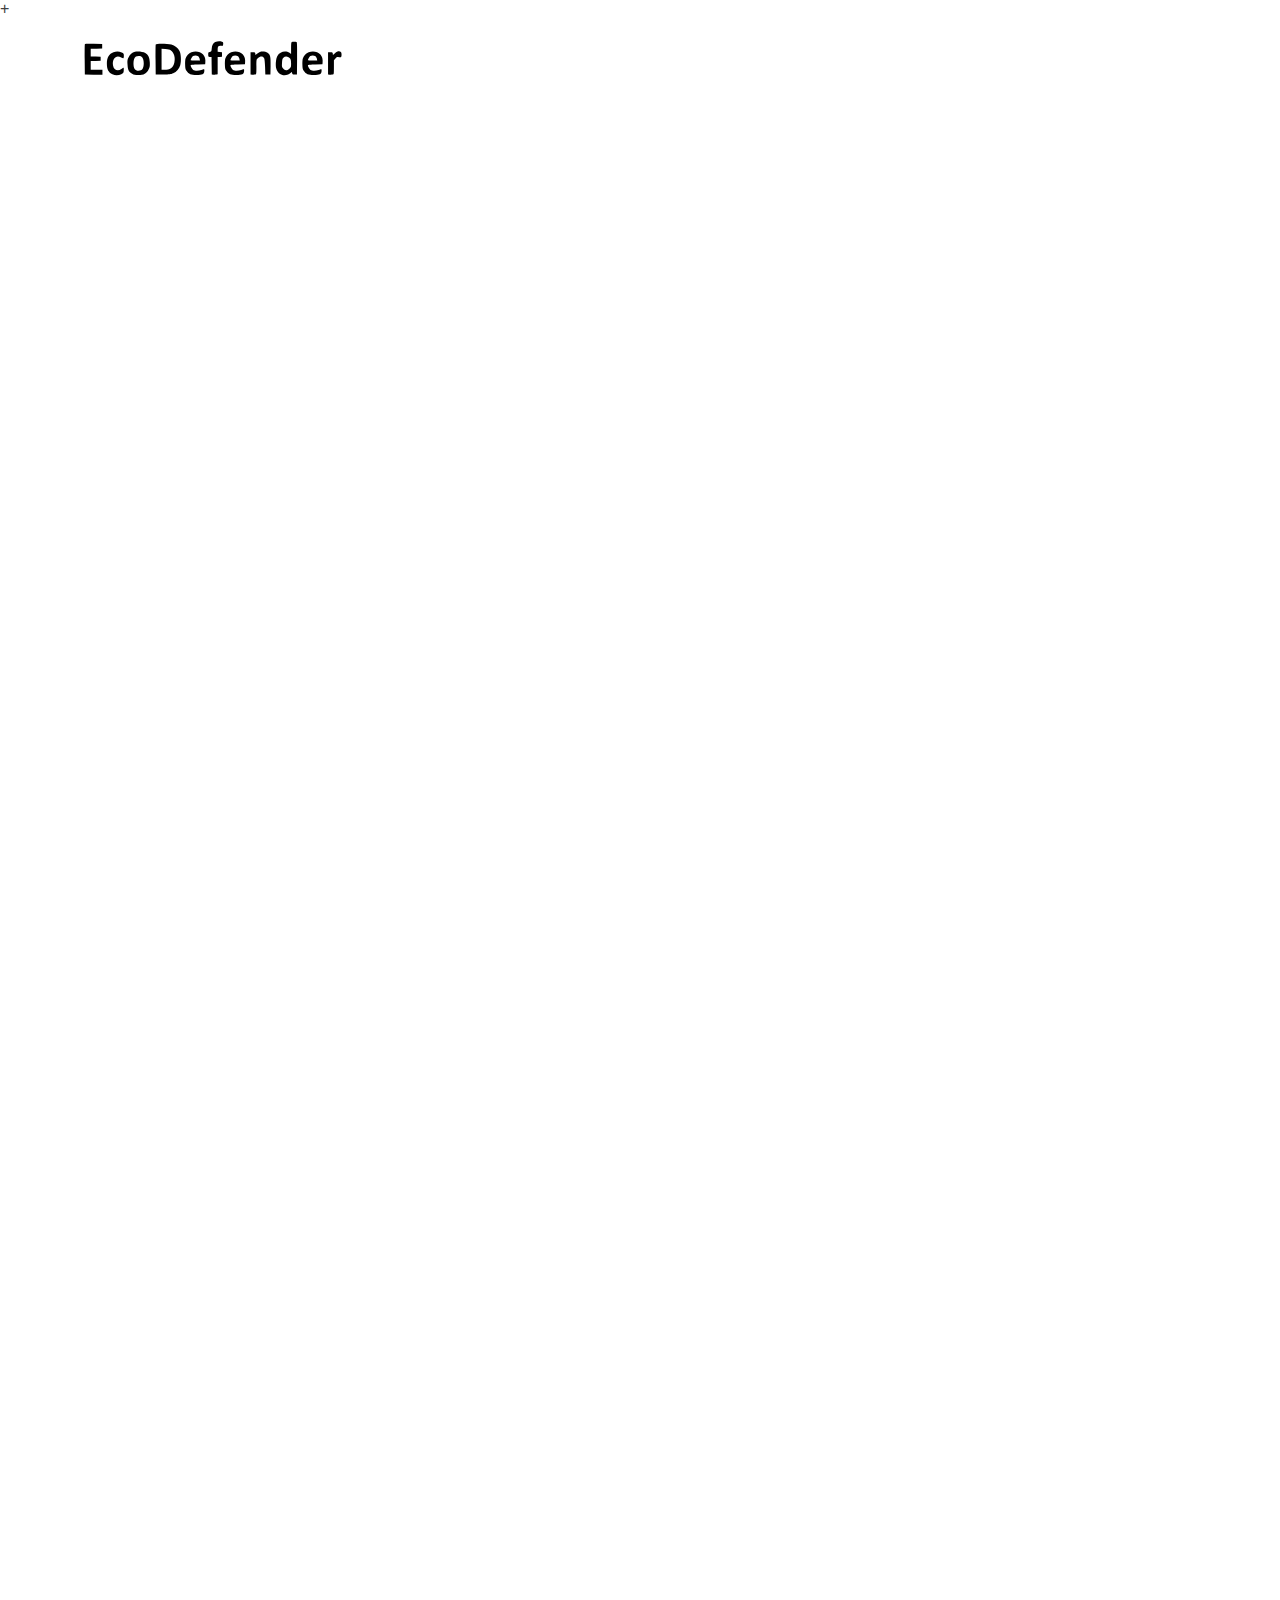
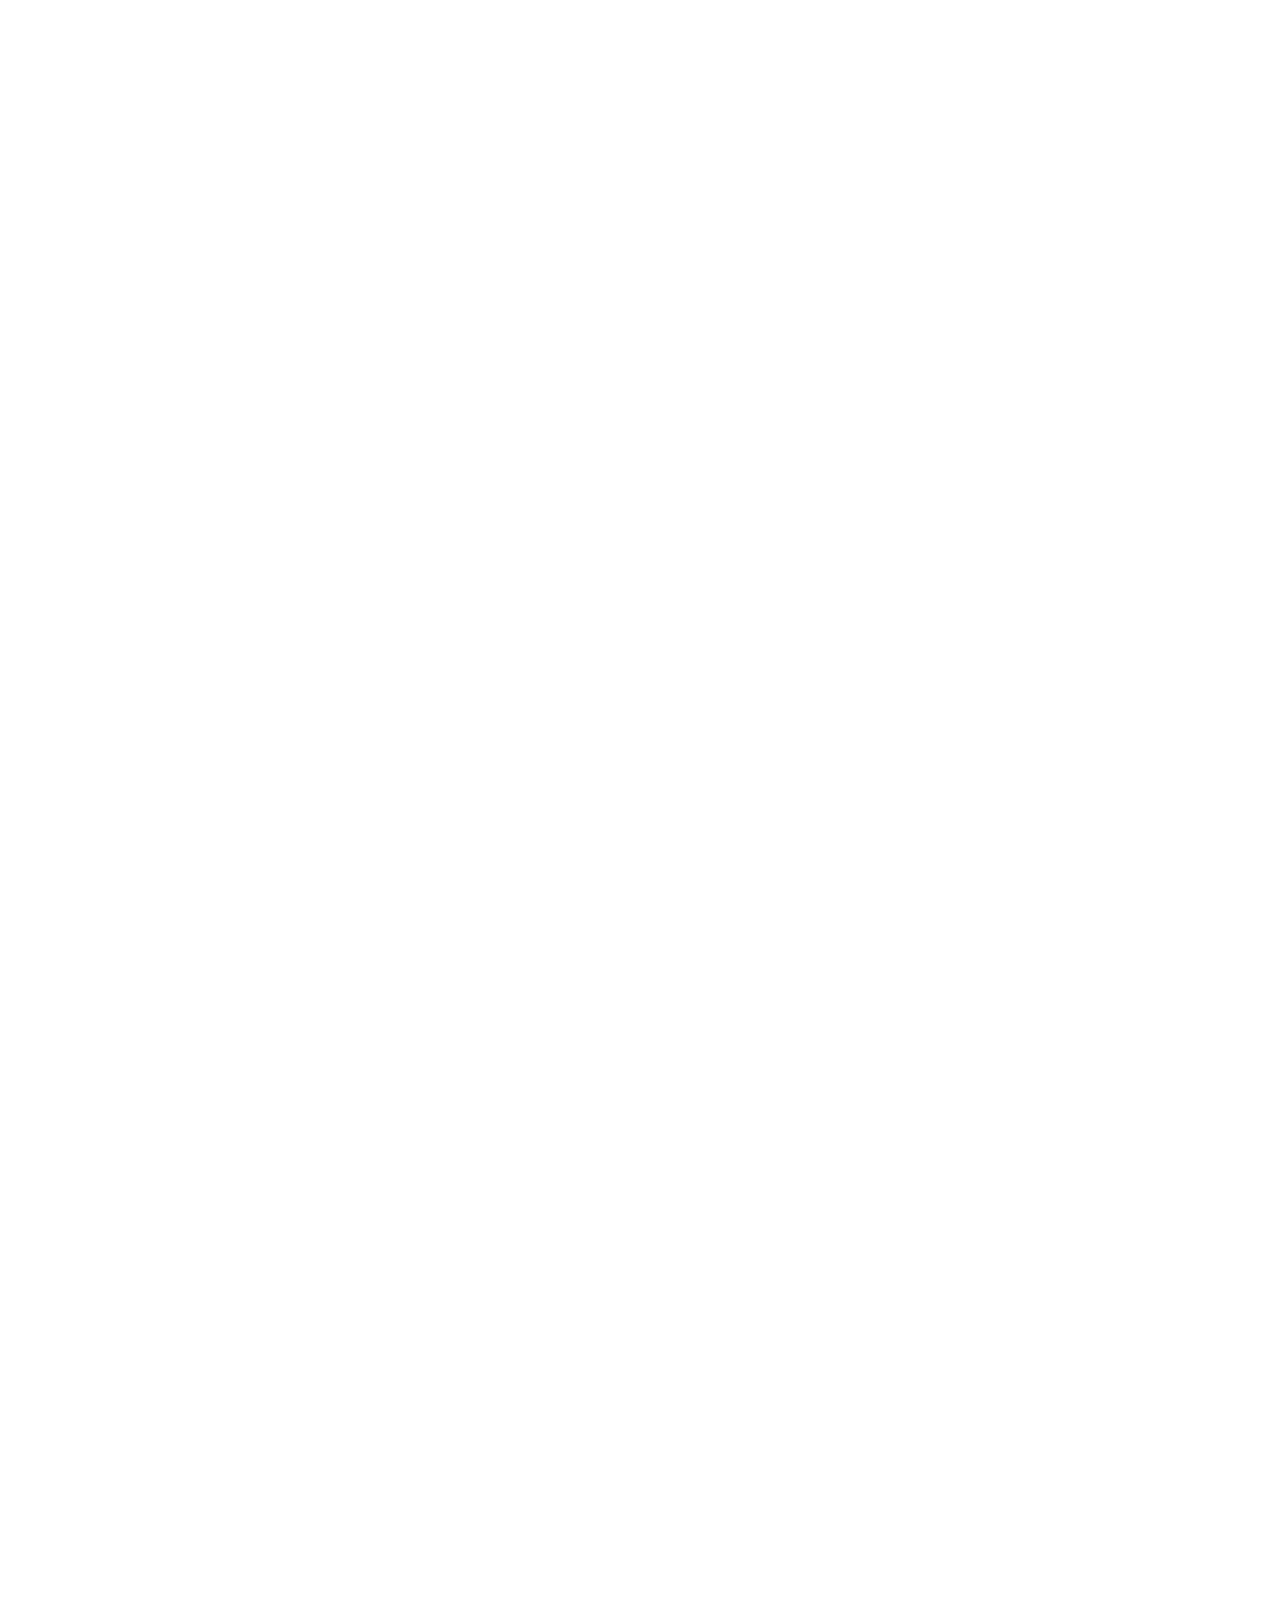
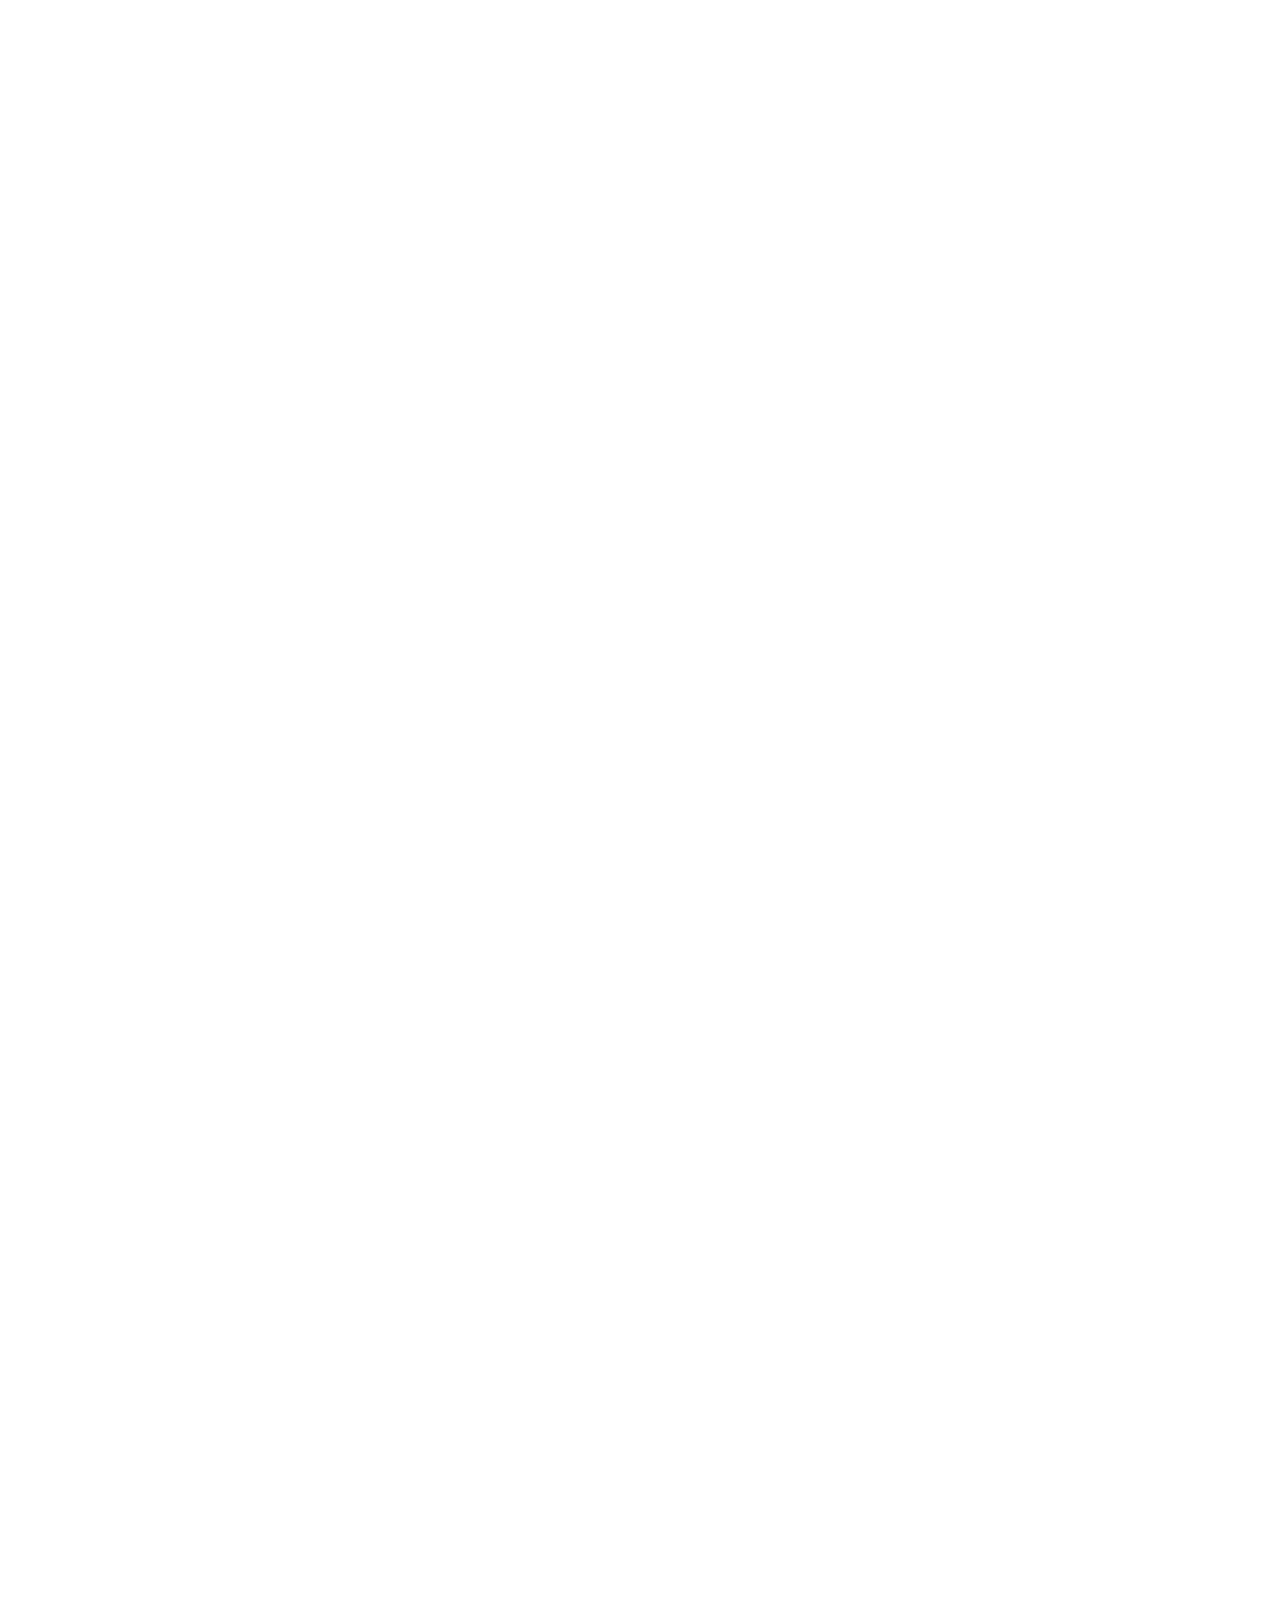
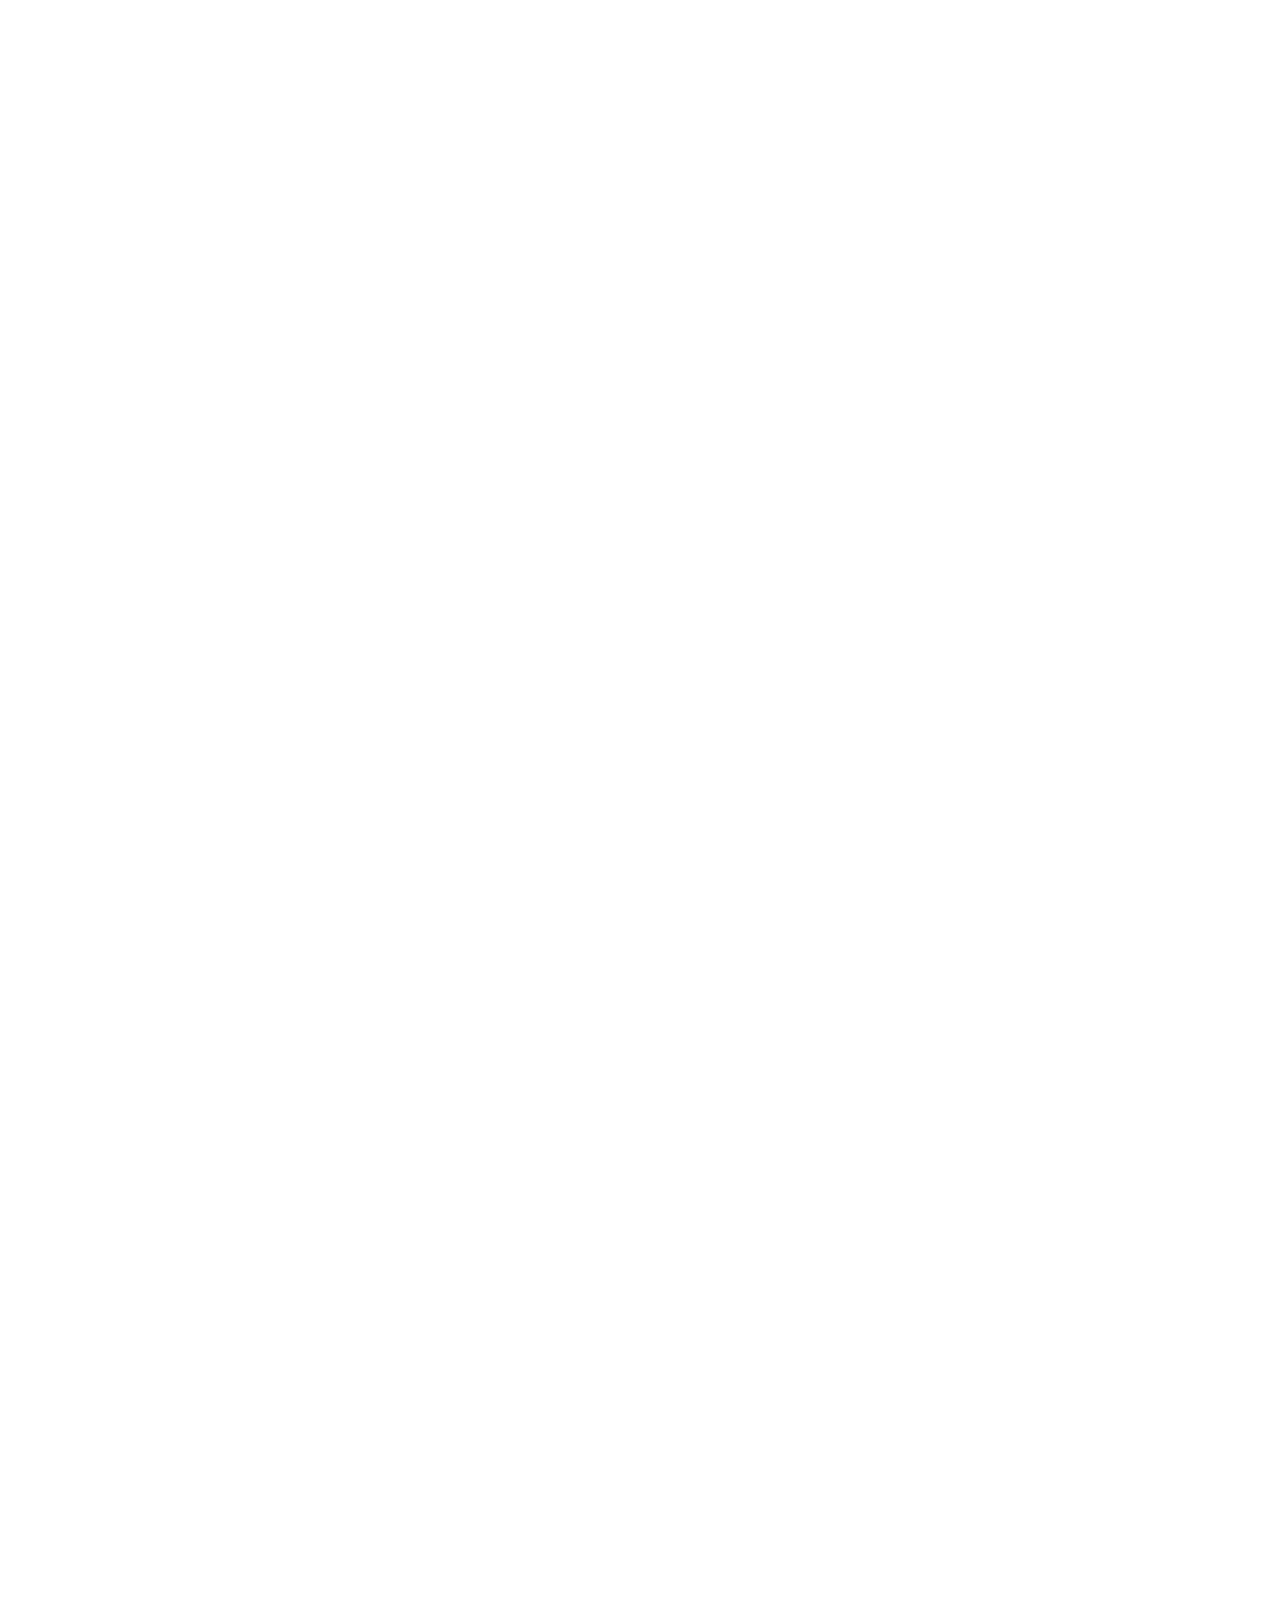
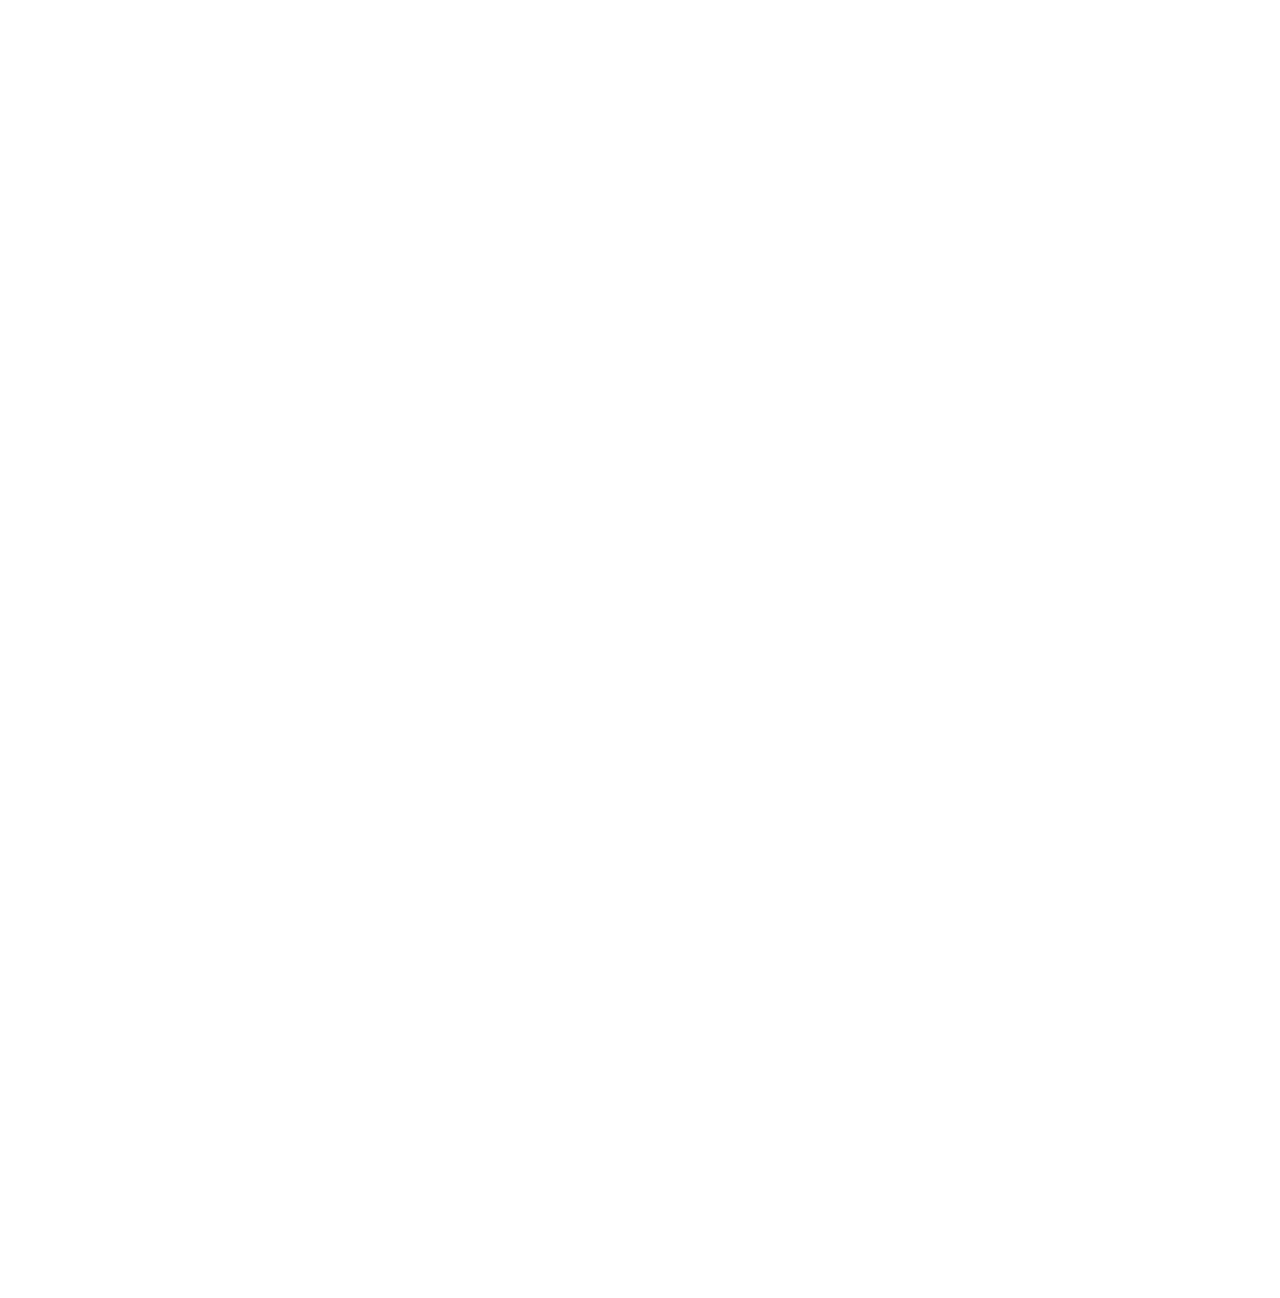
==== commit b215db0c: "UI" ====
--- a/index.html
+++ b/index.html
@@ -1,11 +1,10 @@
 <!DOCTYPE html>
 <!-- saved from url=(0055)file:///C:/Users/Jarvis%20Yang/Desktop/EcoDefender.html -->
-<html lang="en" data-lang="en_hk" dir="ltr" class="has-js js-focus-visiblehas-js js-focus-visiblehas-js " data-js-focus-visible=""><head><meta http-equiv="Content-Type" content="text/html; charset=UTF-8"> 
-      <title>EcoDefender</title>
-      <meta content="initial-scale=1, minimum-scale=1, width=device-width" name="viewport">
-      <meta content="IE=Edge" http-equiv="X-UA-Compatible">
++<html lang="en" data-lang="en_hk" dir="ltr" class="has-js js-focus-visiblehas-js js-focus-visiblehas-js " data-js-focus-visible=""><head><meta http-equiv="Content-Type" content="text/html; charset=UTF-8"> 
+  <title>EcoDefender</title>
+  <meta content="initial-scale=1, minimum-scale=1, width=device-width" name="viewport">
+  <meta content="IE=Edge" http-equiv="X-UA-Compatible"> 
   <link href="https://www.android.com/static/images/fav/favicon.ico" rel="shortcut icon">  
-  
         <style>
   @font-face{font-display:swap;font-family:'Roboto';font-style:normal;font-weight:300;src:local("Roboto Light"),local("Roboto-Light"),url("/static/fonts/roboto-v20-latin-300.woff2") format("woff2"),url("/static/fonts/roboto-v20-latin-300.woff") format("woff")}@font-face{font-display:swap;font-family:'Roboto';font-style:normal;font-weight:400;src:local("Roboto"),local("Roboto-Regular"),url("/static/fonts/roboto-v20-latin-regular.woff2") format("woff2"),url("/static/fonts/roboto-v20-latin-regular.woff") format("woff")}@font-face{font-display:swap;font-family:'Roboto';font-style:normal;font-weight:500;src:local("Roboto Medium"),local("Roboto-Medium"),url("/static/fonts/roboto-v20-latin-500.woff2") format("woff2"),url("/static/fonts/roboto-v20-latin-500.woff") format("woff")}@font-face{font-display:swap;font-family:'Roboto';font-style:normal;font-weight:700;src:local("Roboto Bold"),local("Roboto-Bold"),url("/static/fonts/roboto-v20-latin-700.woff2") format("woff2"),url("/static/fonts/roboto-v20-latin-700.woff") format("woff")}@font-face{font-display:swap;font-family:'Roboto Cyrillic';font-style:normal;font-weight:300;src:local("Roboto Light"),local("Roboto-Light"),url("/static/fonts/roboto-v20-latin_cyrillic-300.woff2") format("woff2"),url("/static/fonts/roboto-v20-latin_cyrillic-300.woff") format("woff")}@font-face{font-display:swap;font-family:'Roboto Cyrillic';font-style:normal;font-weight:400;src:local("Roboto"),local("Roboto-Regular"),url("/static/fonts/roboto-v20-latin_cyrillic-regular.woff2") format("woff2"),url("/static/fonts/roboto-v20-latin_cyrillic-regular.woff") format("woff")}@font-face{font-display:swap;font-family:'Roboto Cyrillic';font-style:normal;font-weight:500;src:local("Roboto Medium"),local("Roboto-Medium"),url("/static/fonts/roboto-v20-latin_cyrillic-500.woff2") format("woff2"),url("/static/fonts/roboto-v20-latin_cyrillic-500.woff") format("woff")}@font-face{font-display:swap;font-family:'Roboto Cyrillic';font-style:normal;font-weight:700;src:local("Roboto Bold"),local("Roboto-Bold"),url("/static/fonts/roboto-v20-latin_cyrillic-700.woff2") format("woff2"),url("/static/fonts/roboto-v20-latin_cyrillic-700.woff") format("woff")}@font-face{font-display:swap;font-family:'Google Sans';font-style:normal;font-weight:400;src:local("Google Sans Regular"),local("GoogleSans-Regular"),url("/static/fonts/google-sans-regular.woff2") format("woff2");unicode-range:U+0000-00FF, U+0131, U+0152-0153, U+02BB-02BC, U+02C6, U+02DA, U+02DC, U+2000-206F, U+2074, U+20AC, U+2122, U+2191, U+2193, U+2212, U+2215, U+FEFF, U+FFFD}@font-face{font-display:swap;font-family:'And Black';font-style:normal;font-weight:300;src:url("/static/fonts/and_black.eot");src:url("/static/fonts/and_black.eot?#iefix") format("embedded-opentype"),url("/static/fonts/and_black.woff") format("woff"),url("/static/fonts/and_black.ttf") format("truetype")}@font-face{font-display:swap;font-family:'Android Euclid';font-style:normal;font-weight:500;src:local("Android Euclid Medium"),local("Android-Euclid-Medium"),url("/static/fonts/AndroidEuclid-Medium-WebS.woff2") format("woff2"),url("/static/fonts/AndroidEuclid-Medium-WebS.woff") format("woff")}@font-face{font-display:swap;font-family:'Android Euclid';font-style:normal;font-weight:700;src:local("Android Euclid Bold"),local("Android-Euclid-Bold"),url("/static/fonts/AndroidEuclid-Bold-WebS.woff2") format("woff2"),url("/static/fonts/AndroidEuclid-Bold-WebS.woff") format("woff")}@font-face{font-display:swap;font-family:'Product Sans';font-style:normal;font-weight:400;src:url("/static/fonts/product_sans.eot");src:url("/static/fonts/product_sans.eot?#iefix") format("embedded-opentype"),url("/static/fonts/product_sans.woff") format("woff"),url("/static/fonts/product_sans.ttf") format("truetype")}.background--shamrock{background-color:#3ddc84}.background--blue-sky{background-color:#d7effe}.background--white{background-color:#fff}.background--cornflower-blue{background-color:#4285f4}.background--burning-orange{background-color:#f86734}.background--green-tea{background-color:#eff7cf}:root{--color-is-1: #000;--color-is-2: #fff;--color-is-3: #3ddc84;--color-is-4: #d7effe;--color-is-5: #4285f4;--color-is-6: #073042;--color-is-7: #eff7cf;--color-is-8: #fff;--color-is-9: #fff;--color-is-10: #707173;--color-is-11: #4c4c4c;--color-is-12: #eff7cf;--color-is-13: #e9e9e9;--color-is-14: rgba(7,48,66,0.1)}.theme--dark{--color-is-1: #fff;--color-is-2: #000;--color-is-3: #000;--color-is-4: #073042;--color-is-5: #073042;--color-is-6: #fff;--color-is-7: #073042;--color-is-8: #2d2d2d;--color-is-9: #8ab4f8;--color-is-10: #10151c;--color-is-11: #000;--color-is-12: #073042;--color-is-13: #4c4c4c;--color-is-14: #fff;background-color:#000}.theme-base{transition:background-color .3s ease-in}:root{--font-family-base: Roboto,Helvetica,Arial,sans-serif;--font-family-headings: Android Euclid,Roboto,Helvetica,Arial,sans-serif}[lang='ja']{--font-family-base: Roboto,Noto Sans JP,Helvetica,Arial,sans-serif;--font-family-headings: Android Euclid,Noto Sans JP,Helvetica,Arial,sans-serif}[lang='ko']{--font-family-base: Roboto,Noto Sans KR,Helvetica,Arial,sans-serif;--font-family-headings: Android Euclid,Noto Sans KR,Helvetica,Arial,sans-serif}[lang='ru']{--font-family-base: Roboto Cyrillic,Helvetica,Arial,sans-serif;--font-family-headings: Android Euclid,Roboto Cyrillic,Helvetica,Arial,sans-serif}[lang='hi']{--font-family-base: Roboto,Noto Sans,Helvetica,Arial,sans-serif;--font-family-headings: Android Euclid,Noto Sans,Helvetica,Arial,sans-serif}[data-lang='zh-CN_cn']{--font-family-base: Roboto,Noto Sans SC,Helvetica,Arial,sans-serif;--font-family-headings: Android Euclid,Noto Sans SC,Helvetica,Arial,sans-serif}[data-lang='zh-HK_hk']{--font-family-base: Roboto,Noto Sans HK,Helvetica,Arial,sans-serif;--font-family-headings: Android Euclid,Noto Sans HK,Helvetica,Arial,sans-serif}[data-lang='zh-TW_tw']{--font-family-base: Roboto,Noto Sans TC,Helvetica,Arial,sans-serif;--font-family-headings: Android Euclid,Noto Sans TC,Helvetica,Arial,sans-serif}:root{--font-size-heading-1: 5.5rem;--font-size-heading-2: 3.5rem;--font-size-heading-3: 3rem;--font-size-heading-4: 2.5rem;--font-size-heading-5: 2rem;--font-size-heading-6: 1.5rem;--font-size-heading-7: 1rem;--font-size-heading-8: .875rem;--font-size-scaling-2: var(--font-size-heading-2);--font-size-scaling-3: var(--font-size-heading-3);--copy-size-l: 1.5rem;--copy-size-m: 1.125rem;--copy-size-s: 1rem;--eyebrow: .75rem}[lang='da'],[lang='de'],[lang='es'],[lang='fr'],[lang='id'],[lang='it'],[lang='nb'],[lang='pt'],[lang='ru'],[lang='sv']{--font-size-heading-1: 3.5rem;--font-size-heading-2: 3rem;--font-size-heading-3: 2.5rem;--font-size-heading-4: 2rem;--font-size-heading-5: 1.5rem;--font-size-heading-6: 1.125rem;--font-size-heading-7: 1rem;--font-size-scaling-2: var(--font-size-heading-2);--font-size-scaling-3: var(--font-size-heading-3)}:root{--font-weight-accordion-1: 500}[lang='hi']{--font-weight-accordion-1: 700}:root{--line-height-accordion-1: 24px;--line-height-heading-s: 24px;--line-height-heading: 1}[lang='hi'],[lang='th'],[lang='zh']{--line-height-accordion-1: 30px;--line-height-heading-s: 30px;--line-height-heading: 1.25}.is-1,.is-2,.is-3,.is-4,.is-5,.is-6,.is-7,.is-8{color:#000;font-family:var(--font-family-headings);font-weight:700}.is-eyebrow{color:#000;font-family:var(--font-family-headings);font-weight:500}.is-copy,.is-copy-m,.is-copy-l{color:#000;font-family:var(--font-family-base);font-weight:400}.is-1,.is-2,.is-3,.is-4,.is-5,.is-6{margin-bottom:32px}[lang='ko'] .is-1,[lang='ko'] .is-2,[lang='ko'] .is-3,[lang='ko'] .is-4,[lang='ko'] .is-5,[lang='ko'] .is-6{word-break:keep-all}[lang='ja'] .is-1 .ww,[lang='ja'] .is-2 .ww,[lang='ja'] .is-3 .ww,[lang='ja'] .is-4 .ww,[lang='ja'] .is-5 .ww,[lang='ja'] .is-6 .ww{display:inline-block}.is-copy,.is-copy-m,.is-copy-l{margin-bottom:32px}.is-1{font-size:var(--font-size-heading-1);letter-spacing:-0.125rem;line-height:var(--line-height-heading)}.is-2{font-size:var(--font-size-heading-2);letter-spacing:-0.0625rem;line-height:var(--line-height-heading)}.is-2--scale{font-size:var(--font-size-scaling-2);line-height:var(--line-height-heading)}.is-3{font-size:var(--font-size-heading-3);letter-spacing:-0.0625rem;line-height:var(--line-height-heading)}.is-3--scale{font-size:var(--font-size-scaling-3);line-height:var(--line-height-heading)}.is-4{font-size:var(--font-size-heading-4);letter-spacing:-0.0625rem;line-height:var(--line-height-heading)}.is-5{font-size:var(--font-size-heading-5);letter-spacing:-0.0625rem;line-height:var(--line-height-heading)}.is-6{font-size:var(--font-size-heading-6);letter-spacing:-0.0625rem;line-height:var(--line-height-heading)}.is-7,.is-8{font-size:var(--font-size-heading-7);font-weight:500;letter-spacing:-0.03125rem;line-height:var(--line-height-heading-s);margin-bottom:16px}.is-8{font-size:var(--font-size-heading-8)}.is-3-to-2{color:#000;font-family:var(--font-family-headings);font-size:var(--font-size-heading-3);font-weight:700;letter-spacing:-0.0625rem;line-height:var(--line-height-heading);margin-bottom:32px}.is-copy-l{font-size:var(--copy-size-l);letter-spacing:0;line-height:2.5rem}.is-copy-m{font-size:var(--copy-size-m);line-height:2rem}.is-copy{font-size:var(--copy-size-s);letter-spacing:0;line-height:1.5rem}.is-eyebrow{font-size:var(--eyebrow);letter-spacing:0.0625rem;line-height:1rem;margin-bottom:24px;text-transform:uppercase}.is-footnote{font-size:0.75rem;line-height:1.25rem}.is-link{font-size:0.875rem;line-height:1.5rem}.is-icon svg{height:48px;margin-bottom:16px;width:48px}.is-masthead{grid-column:1/-1;grid-row:masthead}.is-wide-masthead{grid-column:1/-1;grid-row:masthead}*{font-size:100%;margin:0;padding:0;vertical-align:baseline}ol,ul{list-style:none}blockquote,q{quotes:none}blockquote::before,blockquote::after,q::before,q::after{content:'';content:none}table{border-collapse:collapse;border-spacing:0}input,select,textarea,button,address{font-family:inherit;font-size:inherit;font-style:inherit;font-weight:inherit}body{-webkit-font-smoothing:antialiased;-moz-osx-font-smoothing:grayscale}main{height:100%}p{line-height:1.5rem;margin:0 0 24px}p:nth-last-child(1){margin-bottom:0}*,*::before,*::after{box-sizing:border-box}.icon--svg{fill:currentColor;outline:none}.svg-icons{display:none}.fixed{overflow:hidden}.no-break{white-space:nowrap}* sup{font-size:.5em;vertical-align:super}.grid,.container{margin:0 16px}.grid{display:grid;grid-column-gap:6.67%;grid-template-columns:repeat(4, minmax(0, 1fr))}html,body{color:#404040;font-family:var(--font-family-base);overflow-x:hidden}html.global-disable-scroll{height:100vh;overflow:hidden;width:100%}html.global-disable-scroll main{overflow:hidden}html.global-disable-scroll .header-default::after{height:100vh}body{font-size:0.875rem}body::after{content:'small';display:none}.js-focus-visible :focus:not(.focus-visible){outline:transparent}.visually-hidden{border:0;clip:rect(0 0 0 0);height:auto;margin:0;overflow:hidden;padding:0;position:absolute;white-space:nowrap;width:1px}.visually-hidden.focusable:active,.visually-hidden.focusable:focus{clip:auto;height:auto;margin:0;overflow:visible;position:static;white-space:inherit;width:auto}.text-center{text-align:center}img[data-c-lazy-image]{opacity:0}.hidden{display:none}.logo-android__logo-icon{color:#000}.logo-android__logo-icon--white{color:#fff}.logo-android__andy-icon{fill:#3dda84}.logo-android__andy-icon--white{fill:#fff}video:not([controls])::-internal-media-controls-overlay-cast-button{display:none}.is-video-frame{position:relative;width:195px;z-index:1}.is-video-frame img{display:block}.is-video-frame video{background-color:#171717;left:50%;min-height:90%;position:absolute;top:50%;transform:translate(-50%, -50%);width:95.5%;z-index:-1}.error-log{background-color:#eb3e2b;color:#fff;padding:30px 0;position:relative;z-index:10}.error-log__wrapper>*{grid-column:1/13;line-height:2.5}.error-log__list{list-style:disc;padding-left:20px}.background-shapes{-webkit-animation:fadein 1s;animation:fadein 1s;display:grid;grid-column:1/-1;grid-row:1/-1;grid-template-areas:'topleft topcenter topright' 'middleleft middlecenter middleright' 'bottomleft bottomcenter bottomright';grid-template-columns:repeat(3, 33.33%);grid-template-rows:repeat(3, 33.33%);height:100%;position:absolute;top:0;width:100%;z-index:-1}.background-shapes>div{transition:background-color .3s ease-in, border-color .3s ease-in}.background-shapes--parallax{transform:translate3d(0, var(--parallax-rate, 0), 0)}.background-shapes__sausage{border:solid #f86734 10px;border-radius:500px;height:173px;position:relative;transform-origin:0 0;width:330px}.background-shapes__sausage--cornflower{border-color:#4285f4}.background-shapes__sausage--burning-orange{border-color:#f86734}.background-shapes__sausage--blue-sky{border-color:#d7effe}.background-shapes__sausage--green-tea{border-color:#eff7cf}.background-shapes__sausage--shamrock{border-color:#3ddc84}.background-shapes__sausage--tiber{background-color:#073042;border-color:#073042}.background-shapes__sausage--progressive{height:calc(100vw - 1px);width:calc(100vw + 400px)}.background-shapes__sausage--progressive-height{height:calc(100vw + 100px)}.background-shapes__sausage--brand{border-color:#3ddc84;height:calc(100vw - 1px);width:calc(400px + 100vw)}.background-shapes__sausage--brand-filled{background-color:#3ddc84;border-color:#3ddc84}.background-shapes__sausage--burning-orange-filled{background-color:#f86734;border-color:#f86734}.background-shapes__sausage--cornflower-blue-filled{background-color:#4285f4;border-color:#4285f4}.background-shapes__sausage-vertical{background-color:#4285f4;border-radius:30px;min-height:60px;width:60px}.background-shapes__sausage-vertical--blue-sky{background-color:#d7effe}.background-shapes__sausage-vertical--burning-orange{background-color:transparent;border-color:#f86734}.background-shapes__sausage-vertical--outline-green-tea{background-color:transparent;border:20px solid #eff7cf;border-radius:500px}.background-shapes__sausage-filled{background-color:#073042;border-radius:500px;height:173px;position:relative;transform-origin:0 0;width:330px}.background-shapes__sausage-filled--green-tea{background-color:#eff7cf}.background-shapes__sausage-filled--cornflower{background-color:#4285f4;border-color:#4285f4}.background-shapes__sausage-filled--shamrock{background-color:#3ddc84}.background-shapes__sausage-filled--blue-sky{background-color:#d7effe;border-color:#d7effe}.background-shapes__circle{border:solid #f86734 10px;border-radius:100%;height:400px;position:relative;width:400px}.background-shapes__circle--green-tea{border-color:#eff7cf}.background-shapes__circle--cornflower{border-color:#4285f4}.background-shapes__circle--shamrock{border-color:#3ddc84}.background-shapes__circle--blue-sky{border-color:#d7effe}.background-shapes__circle--burning-orange{border-color:#f86734}.background-shapes__circle-filled{background-color:#f86734;border-radius:100%;height:400px;position:relative;width:400px}.background-shapes__circle-filled--brand-filled{background-color:#3ddc84}.background-shapes__circle-filled--green-tea{background-color:#eff7cf}.background-shapes__circle-filled--cornflower{background-color:#4285f4}.background-shapes__circle-filled--primary{border:solid #78c257 1px;height:762px;width:762px}.background-shapes__circle-filled--secondary{background-color:#eff7cf;height:180px;width:180px}.background-shapes__circle-filled--brand-green{background-color:#3dda84}.background-shapes__circle-filled--blue-sky{background-color:#d7effe}.background-shapes__circle-filled--shamrock{background-color:#3ddc84}.background-shapes__full-circle{border-radius:50%;height:180px;position:relative;width:180px}.background-shapes__full-circle--green-tea{background-color:#eff7cf}.background-shapes__full-circle--blue-sky{background-color:#d7effe}.background-shapes__full-circle--cornflower{background-color:#4285f4}.background-shapes__full-circle--shamrock{background-color:#3ddc84}.background-shapes__wave{--size: 180px;align-self:center;-webkit-animation:pulse-blur 4s infinite ease-in-out;animation:pulse-blur 4s infinite ease-in-out;border:1px solid #3ddc84;border-radius:50%;height:var(--size);opacity:0;position:relative;top:0;transform:translate(-50%, 0);transform-origin:center;width:var(--size)}@supports (-ms-ime-align: auto){.background-shapes__wave{transform-origin:left}}@supports (-ms-ime-align: auto){.background-shapes__wave:nth-child(1){-webkit-animation-delay:.1s;animation-delay:.1s}}.background-shapes__wave:nth-child(2){-webkit-animation-delay:.4s;animation-delay:.4s}.background-shapes__wave:nth-child(3){-webkit-animation-delay:.8s;animation-delay:.8s}.background-shapes__wave:nth-child(4){-webkit-animation-delay:1.2s;animation-delay:1.2s}.background-shapes__wave:nth-child(5){-webkit-animation-delay:1.6s;animation-delay:1.6s}.background-shapes__wave:nth-child(6){-webkit-animation-delay:2s;animation-delay:2s}.background-shapes__wave:nth-child(7){-webkit-animation-delay:2.4s;animation-delay:2.4s}.theme--disable-animations .background-shapes__wave{-webkit-animation:none;animation:none}.grid-space-wrap{padding:96px 0}@-webkit-keyframes pulse{10%{opacity:.1;transform:scale(1.5)}50%{opacity:.2;transform:scale(1.8)}70%{opacity:.1;transform:scale(1.5)}100%{opacity:0;transform:scale(1)}}@keyframes pulse{10%{opacity:.1;transform:scale(1.5)}50%{opacity:.2;transform:scale(1.8)}70%{opacity:.1;transform:scale(1.5)}100%{opacity:0;transform:scale(1)}}@-webkit-keyframes fadein{from{opacity:0}to{opacity:1}}@keyframes fadein{from{opacity:0}to{opacity:1}}@-webkit-keyframes pulse-blur{0%{opacity:0;transform:translate(-50%, 0) scale(0)}40%{opacity:1}100%{opacity:0;transform:translate(-50%, 0) scale(1.1)}}@keyframes pulse-blur{0%{opacity:0;transform:translate(-50%, 0) scale(0)}40%{opacity:1}100%{opacity:0;transform:translate(-50%, 0) scale(1.1)}}@-webkit-keyframes pulse-blur-desktop{0%{opacity:0;transform:translate(0, -50%) scale(0)}40%{opacity:1}100%{opacity:0;transform:translate(0, -50%) scale(1.1)}}@keyframes pulse-blur-desktop{0%{opacity:0;transform:translate(0, -50%) scale(0)}40%{opacity:1}100%{opacity:0;transform:translate(0, -50%) scale(1.1)}}@-webkit-keyframes fadeInOut{0%{opacity:0}20%{opacity:1;transform:translateY(-15px)}80%{opacity:1;transform:translateY(-15px)}100%{opacity:0}}@keyframes fadeInOut{0%{opacity:0}20%{opacity:1;transform:translateY(-15px)}80%{opacity:1;transform:translateY(-15px)}100%{opacity:0}}@-webkit-keyframes shake{0%{transform:rotate(0deg)}13%{transform:rotate(10deg)}39%{transform:rotate(-8deg)}52%{transform:rotate(-11deg)}65%{transform:rotate(0deg)}78%{transform:rotate(-8deg)}100%{transform:rotate(0)}}@keyframes shake{0%{transform:rotate(0deg)}13%{transform:rotate(10deg)}39%{transform:rotate(-8deg)}52%{transform:rotate(-11deg)}65%{transform:rotate(0deg)}78%{transform:rotate(-8deg)}100%{transform:rotate(0)}}.cta{cursor:pointer;display:inline-block;font-family:var(--font-family-headings);text-decoration:none;width:auto}.cta>*{pointer-events:none}.cta--is-1{align-items:center;background-color:#073042;border-radius:100px;color:#fff;display:inline-flex;font-size:0.75rem;font-weight:500;height:48px;justify-content:center;letter-spacing:0.0625rem;line-height:0.875rem;padding:12px 24px;text-align:center;text-transform:uppercase;transition:color .3s linear}.cta--is-1:active,.cta--is-1:focus,.cta--is-1:hover{color:#3ddc84}.cta--is-2{align-items:center;background-color:transparent;color:#073042;display:inline-flex;font-size:1.25rem;font-weight:600;line-height:1.5rem}.cta--is-2>.cta__icon{color:currentColor;flex-shrink:0;height:24px;margin-left:10px;transition:transform .3s linear;vertical-align:middle;width:24px}.cta--is-2>.cta__external{transform:rotate(-45deg)}.cta--is-2:active>.cta__icon:not(.cta__external),.cta--is-2:focus>.cta__icon:not(.cta__external),.cta--is-2:hover>.cta__icon:not(.cta__external){transform:translateX(8px)}.cta--is-2:active>.cta__icon.cta__external,.cta--is-2:focus>.cta__icon.cta__external,.cta--is-2:hover>.cta__icon.cta__external{transform:translate(4px, -4px) rotate(-45deg)}.cta--is-3{background-color:transparent;color:#000;font:700 2.5rem/2.5rem var(--font-family-headings);letter-spacing:-0.0625rem;transition:color .3s linear}.cta--is-3>.cta__icon{height:24px;margin-left:8px;transition:transform .3s linear;width:24px}.cta--is-3>.cta__external{transform:rotate(-45deg)}.cta--is-3:active,.cta--is-3:focus,.cta--is-3:hover{color:#757575}.cta--is-3:active>.cta__icon:not(.cta__external),.cta--is-3:focus>.cta__icon:not(.cta__external),.cta--is-3:hover>.cta__icon:not(.cta__external){transform:translateX(8px)}.cta--is-3:active>.cta__icon.cta__external,.cta--is-3:focus>.cta__icon.cta__external,.cta--is-3:hover>.cta__icon.cta__external{transform:translateX(8px) rotate(-45deg)}.cta--is-4{background-color:transparent;color:#000;font:400 1rem/1.5rem var(--font-family-base);transition:all .3s linear}.cta--is-4 .cta__icon{display:none;height:18px;margin-left:4px;vertical-align:middle;width:18px}.cta--is-4>.cta__external{color:#000;display:inline;transform:rotate(-45deg);transition:all .3s linear}.cta--is-4:active,.cta--is-4:focus,.cta--is-4:hover{color:#757575}.cta--is-4:active>.cta__external,.cta--is-4:focus>.cta__external,.cta--is-4:hover>.cta__external{color:#757575;transform:translate(4px, -4px) rotate(-45deg)}.cta--is-5,.cta--is-5:focus{background-color:#fff;border:1px solid #073042;border-radius:32px;color:#073042;font-size:0.75rem;font-weight:500;letter-spacing:0.0625rem;line-height:1.5rem;padding:12px 24px;text-transform:uppercase;transition:background-color .3s ease, color .3s ease}.cta--is-5.is-active,.cta--is-5:hover{background-color:#073042;color:#fff}.cta--is-6{background:#fff;border-radius:32px;box-shadow:0 2px 8px rgba(0,0,0,0.2);color:#073042;font-size:0.75rem;font-weight:500;letter-spacing:0.0625rem;line-height:1.5rem;padding:12px 24px;text-transform:uppercase;transition:color .3s linear}.cta--is-6:active,.cta--is-6:focus,.cta--is-6:hover{color:rgba(7,48,66,0.7)}.cta--back{align-items:center;background-color:transparent;border:0;color:#fff;display:inline-flex;font-size:1.25rem;font-weight:600;line-height:1.5rem}.cta--back>.cta__icon{color:currentColor;flex-shrink:0;height:24px;margin-right:10px;transform:rotate(-180deg);transition:transform .3s linear;vertical-align:middle;width:24px}.cta--back:active>.cta__icon,.cta--back:focus>.cta__icon,.cta--back:hover>.cta__icon{transform:rotate(-180deg) translateX(8px)}.header-default{--animation-delay-multiplier: .07s;--animation-waiting-time: .5s;background-color:var(--color-is-2);grid-template-rows:70px;height:70px;position:relative;transform-style:preserve-3d;transition:background-color 0.3s linear,transform 0.3s cubic-bezier(0.35, 0, 0.25, 1);width:100%;z-index:50}.header-default::after{background-color:#000;content:'';height:0;left:0;opacity:.5;position:absolute;top:0;visibility:hidden;width:100%;z-index:1}.header-default--search-open::after,.header-default--nav-open::after{height:100vh;opacity:.4;visibility:visible}.header-default--fixed{left:0;position:fixed;right:0;top:0}.header-default--nav-open{background-color:var(--color-is-2)}.header-default--nav-open .search-default,.header-default--nav-open .header-default__hamburger{display:none}.header-default--nav-open .header-default__drawer-close{display:block;right:0}.header-default--nav-open .header-default__drawer-close>*{pointer-events:none}.header-default__wrapper{background-color:transparent;height:100%;position:relative;z-index:10}.header-default--nav-open .header-default__wrapper{background-color:var(--color-is-2)}.header-default--search-open .header-default__wrapper{background-color:var(--color-is-2)}.header-default__grid{height:100%;position:relative}.header-default__drawer{background-color:var(--color-is-2);height:100vh;overflow-y:auto;padding-bottom:200px;position:absolute;right:0;top:69px;transform:translateX(100%);transition:transform .2s ease-in-out, visibility .2s ease-in-out;visibility:hidden;width:100%;z-index:20}.header-default--nav-open .header-default__drawer{transform:translateX(0);visibility:visible}.header-default__drawer-close{-webkit-appearance:none;-moz-appearance:none;appearance:none;background-color:transparent;border:0;cursor:pointer;display:none;position:absolute;right:16px;top:20px}.header-default__drawer-close:hover>.header-default__drawer-close-icon,.header-default__drawer-close:focus>.header-default__drawer-close-icon{opacity:.7}.header-default__drawer-close-icon{color:var(--color-is-1);height:24px;width:24px}.header-default__button{-webkit-appearance:none;-moz-appearance:none;appearance:none;background-color:transparent;border:0;cursor:pointer;grid-row:1;padding:0}.header-default__button:hover>.header-default__button-icon,.header-default__button:focus>.header-default__button-icon{opacity:.7}.header-default__button-icon{height:24px;width:24px}.header-default__hamburger{align-self:center;color:var(--color-is-1);grid-column-start:4;justify-self:flex-end;position:relative;transition:color .3s ease-in}.header-default__hamburger>*{pointer-events:none}.header-default__hamburger::after{content:'';height:40px;left:-8px;position:absolute;top:-8px;width:40px}.header-default--search-open .header-default__hamburger{opacity:0;transition:opacity .2s linear, visibility .2s linear;visibility:hidden}.header-default__logo{display:inline-block;height:100%;position:absolute;width:110px}.header-default__logo>*{pointer-events:none}.header-default__logo-container{grid-column-start:1;grid-row:1;position:relative}.header-default__logo-icon{fill:var(--color-is-1);height:70px;position:absolute;transition:fill .3s ease-in;width:100%}.header-default--search-open .header-default__logo{opacity:0;visibility:hidden}.header-default__bar{display:none;opacity:1;transition:opacity .2s ease-out .3s, visibility .2s ease-out .3s;visibility:visible}.header-default__item--active{box-shadow:inset 8px 0 0 -4px;color:var(--color-is-1);transition:color .3s ease-in}.header-default__primary{grid-column:1/-1;padding:80px 0 104px}.header-default__primary-item{margin-bottom:48px;margin-left:-16px;padding-left:16px}.header-default__primary-item:hover>.cta,.header-default__primary-item:focus>.cta{opacity:.7}.header-default__primary-item:last-child{margin-bottom:0}.header-default__primary-item>.cta{color:var(--color-is-1);padding-right:32px;position:relative;transition:color .3s ease-in}.header-default__primary-item .icon--svg{bottom:6px;color:var(--color-is-6);position:absolute}.header-default__secondary{border-top:1px solid #c6c6c6;grid-column:1/-1;padding-top:40px}.header-default__secondary-item{margin-bottom:24px}.header-default__secondary-item.header-default__item--active{padding-left:12px}.header-default__secondary-item>.cta{color:var(--color-is-1);font:400 0.875rem/1.5rem var(--font-family-headings);white-space:normal}.header-default__secondary-item:active>.cta,.header-default__secondary-item:focus>.cta,.header-default__secondary-item:hover>.cta{opacity:.7}.header-default__secondary-item:active .cta__icon:not(.cta__external),.header-default__secondary-item:focus .cta__icon:not(.cta__external),.header-default__secondary-item:hover .cta__icon:not(.cta__external){transform:translateX(4px)}.header-default__secondary-item:active .cta__icon.cta__external,.header-default__secondary-item:focus .cta__icon.cta__external,.header-default__secondary-item:hover .cta__icon.cta__external{transform:translateX(4px) rotate(-45deg)}.header-default__secondary .icon--svg{color:var(--color-is-6);vertical-align:bottom}.header-default__language{grid-column:1/-1}.header-default--transparent{background-color:transparent;position:fixed;transform:translateZ(0)}.header-default--transparent .header-default__logo-icon{--wipe-progress: 0%;-webkit-clip-path:polygon(100% 0%, 0% 0%, 0% var(--wipe-progress), 100% var(--wipe-progress));clip-path:polygon(100% 0%, 0% 0%, 0% var(--wipe-progress), 100% var(--wipe-progress));transform:translateY(40px);transition:fill 0.3s ease-in,transform 1.5s ease var(--animation-waiting-time),-webkit-clip-path 2s ease var(--animation-waiting-time);transition:fill 0.3s ease-in,clip-path 2s ease var(--animation-waiting-time),transform 1.5s ease var(--animation-waiting-time);transition:fill 0.3s ease-in,clip-path 2s ease var(--animation-waiting-time),transform 1.5s ease var(--animation-waiting-time),-webkit-clip-path 2s ease var(--animation-waiting-time)}.header-default--in-transition{background-color:var(--color-is-2)}.subnav-spy{height:64px;left:0;position:fixed;top:0;transform:translate(0, -100%);transition:all 300ms cubic-bezier(0.35, 0, 0.25, 1);width:100vw;z-index:30}.subnav-spy,.subnav-spy::after,.subnav-spy__button-toggle,.subnav-spy__navigation-wrapper{background:#fff}.subnav-spy::after{bottom:0;content:'';height:calc(100% + 70px);position:absolute;width:100%;z-index:-1}.subnav-spy__wrapper{grid-template-rows:63px}.subnav-spy__title{align-items:center;color:#000;display:none;height:100%}.subnav-spy__button-toggle{align-items:center;border:none;border-top:1px solid #c6c6c6;display:flex;grid-column:1/-1;grid-row:1/-1;justify-content:space-between;z-index:30}.subnav-spy__navigation-wrapper{background:#fff;grid-column:1/-1;left:0;opacity:1;padding:0 16px;position:absolute;top:100%;transform:translate(0, -100%);transition:transform ease-out 300ms;width:100%;will-change:transform;z-index:-1}.subnav-spy__current-section,.subnav-spy__title,.subnav-spy__item>a{font:var(--font-weight-accordion-1) 0.875rem var(--font-family-headings);line-height:var(--line-height-accordion-1);z-index:30}.subnav-spy .icon--svg{height:30px;padding:8px;transition:transform ease-out 300ms;width:30px;will-change:transform}.subnav-spy__items-wrapper{padding:30px 0}.subnav-spy__item{position:relative}.subnav-spy__item::before{background:#073042;content:'';height:100%;left:-16px;opacity:0;position:absolute;top:0;transition:opacity 300ms ease-out;width:4px}.subnav-spy__item>a{margin-left:-16px;padding:16px}.subnav-spy__item.subnav-spy__item--active::before{opacity:1}.subnav-spy--open .subnav-spy__navigation-wrapper{box-shadow:4px 20px 69px rgba(0,0,0,0.1);transform:translate(0, -.1%)}.subnav-spy--open .icon--svg{transform:rotateZ(180deg)}.subnav-spy--visible{transform:translate(0, 70px)}.subnav-spy--visible.subnav-spy--scroll-position{transform:translate(0, -1px)}.subnav-spy--no-animation,.subnav-spy--no-animation .subnav-spy__navigation-wrapper,.subnav-spy--no-animation .subnav-spy__item::before,.subnav-spy--no-animation .icon--svg{transition:none}.footer-default{background-color:var(--color-is-2);font-family:var(--font-family-base);padding-top:60px;position:relative;z-index:30}.footer-default__logo{grid-column:1/-1;transform:translateX(-10px)}.footer-default__logo-icon{color:#000;height:17px;width:110px}.footer-default__nav{align-items:flex-start;display:grid;grid-column:1/-1;grid-template-columns:1fr;margin:0;padding:0 0 60px}.footer-default__item{align-items:center;display:flex;flex-flow:column;justify-content:center}.footer-default__cross{box-sizing:content-box;color:var(--color-is-1);display:block;height:12px;min-width:20px;padding:0 5px;transform:rotate(0);transition:transform .5s;width:12px}.footer-default__button{background-color:var(--color-is-2);border:1px solid var(--color-is-2);border-bottom-color:#c6c6c6;color:var(--color-is-1);display:flex;font:500 0.75rem/1rem var(--font-family-headings);justify-content:space-between;letter-spacing:0.0625rem;padding:40px 5px 8px 0;pointer-events:none;text-align:left;text-decoration:none;text-transform:uppercase;width:100%}.footer-default__title{cursor:pointer;width:100%}.footer-default__title[aria-expanded=false]+.footer-default__nav-subitem{max-height:0;opacity:0;padding:0;transition:opacity 1.5s, visibility 1.5s, max-height .5s, padding .5s;visibility:hidden}.footer-default__title[aria-expanded=true] .footer-default__cross{transform:rotate(-135deg)}.footer-default__nav-subitem{max-height:750px;opacity:1;overflow:hidden;padding:20px 0 0;position:relative;transition:opacity 1s, visibility 1s, max-height .75s ease-in, padding .75s;width:100%}.footer-default__nav-subitem .cta{display:inline-block;padding:8px 0}.footer-default__nav-list>.cta{color:var(--color-is-1);white-space:normal}.footer-default__nav-list>.cta>.cta__external{color:var(--color-is-1)}.footer-default__nav-list:last-child>.cta{padding-bottom:8px}.footer-default__colophon{background-color:var(--color-is-2);padding:40px 16px;width:100%}.footer-default__colophon .language-selector{display:inline-block}.footer-default__links{align-items:center;display:grid;grid-template-columns:1fr;margin:0 auto}.footer-default__policy{align-items:center;grid-column:1;grid-row:2}.footer-default__policy>.cta,.footer-default__policy .language-selector{margin:24px 24px 0 0}.footer-default__policy>.cta:active,.footer-default__policy>.cta:focus,.footer-default__policy>.cta:hover,.footer-default__nav-list>.cta:active,.footer-default__nav-list>.cta:focus,.footer-default__nav-list>.cta:hover{color:#757575}.footer-default__policy>.cta:active>.cta__external,.footer-default__policy>.cta:focus>.cta__external,.footer-default__policy>.cta:hover>.cta__external,.footer-default__nav-list>.cta:active>.cta__external,.footer-default__nav-list>.cta:focus>.cta__external,.footer-default__nav-list>.cta:hover>.cta__external{color:#757575}.footer-default__policy>.cta{color:var(--color-is-1)}.footer-default__policy>.cta>.icon--svg{display:none}.footer-default__footnote{color:var(--color-is-1);font:0.75rem/1.7 var(--font-family-base);margin:16px 0 0;width:80%}.footer-default__footnote p{margin:0}html[lang='da'] .footer-default__footnote p,html[lang='ja'] .footer-default__footnote p,html[lang='ko'] .footer-default__footnote p,html[lang='nb'] .footer-default__footnote p,html[lang='ru'] .footer-default__footnote p,html[lang='sv'] .footer-default__footnote p{font-size:0.875rem}.footer-default__footnote a{color:#073042}.search-default{align-items:center;display:flex;grid-row:1;height:100%;margin:0;overflow:hidden;position:absolute;right:30px;width:30px}.search-default--open{grid-column:1/6;overflow:initial;padding-top:2px;position:absolute;right:0;width:100%}.search-default__label{display:none}.search-default__icon{color:var(--color-is-1);height:24px;transition:color .3s ease-in;width:24px}.search-default__open,.search-default__close{-webkit-appearance:none;-moz-appearance:none;appearance:none;background:transparent;border:0;cursor:pointer;position:relative;right:0;transition:color .3s linear;width:34px}.search-default__open>*,.search-default__close>*{pointer-events:none}.search-default__open::after,.search-default__close::after{content:'';height:40px;left:-8px;position:absolute;top:-8px;width:40px}.search-default__open:hover,.search-default__open:focus,.search-default__close:hover,.search-default__close:focus{opacity:.7}.search-default__input,.search-default__close{opacity:0;transition:opacity .3s ease-in;visibility:hidden}.search-default--open .search-default__input,.search-default--open .search-default__close{opacity:1;visibility:visible}.search-default--open .search-default__input:hover,.search-default--open .search-default__input:focus,.search-default--open .search-default__close:hover,.search-default--open .search-default__close:focus{opacity:.7}.search-default__input{-webkit-appearance:none;-moz-appearance:none;appearance:none;background-color:transparent;border:0;border-bottom:1px solid var(--color-is-1);border-radius:0;color:var(--color-is-1);font-family:var(--font-family-headings);height:24px;margin:0 13px;outline:none;padding:5px;width:100%}.search-default__input::-webkit-search-decoration,.search-default__input::-webkit-search-cancel-button,.search-default__input::-webkit-search-results-button,.search-default__input::-webkit-search-results-decoration{display:none}.search-default__open:hover>.search-default__icon,.search-default__open:focus>.search-default__icon{color:var(--color-is-1)}.language-selector{display:table;position:relative}.language-selector:hover .language-selector__icon,.language-selector:focus .language-selector__icon{color:#757575}.language-selector:hover .language-selector__globe,.language-selector:focus .language-selector__globe{color:#757575}.language-selector__globe{color:var(--color-is-1);height:16px;vertical-align:sub;width:16px}.language-selector__select{-webkit-appearance:none;-moz-appearance:none;appearance:none;background:none;border:0;box-sizing:content-box;color:var(--color-is-1);cursor:pointer;font:500 1rem/1.4 var(--font-family-base);line-height:1.5rem;margin:0 8px 0 5px;max-width:100%;padding-right:21px}.language-selector__select:hover,.language-selector__select:focus{color:#757575}.language-selector__select:hover+.language-selector__icon,.language-selector__select:focus+.language-selector__icon{fill:#757575}.language-selector__icon{color:var(--color-is-1);height:24px;pointer-events:none;position:absolute;right:10px;top:0;width:10px}.social-network{display:flex;padding:0}.social-network__item{height:24px;margin:0 30px 0 0;width:24px}.social-network__item:last-child{margin-right:0}.social-network__icon{color:var(--color-is-6);height:24px;width:24px}.social-network__link{display:block}.social-network__link>*{pointer-events:none}.social-network__link:hover>.social-network__icon,.social-network__link:focus>.social-network__icon{color:#757575}main{opacity:0;transition:opacity .6s ease .1s}cloud-image{display:block;min-height:10px}cloud-image.is-loaded{min-height:auto}@media only screen and (min-width: 600px){:root{--font-size-heading-1: 6.75rem;--font-size-heading-2: 4.5rem;--font-size-heading-3: 3.5rem;--font-size-heading-4: 3rem;--font-size-heading-5: 2.5rem;--font-size-heading-6: 2rem;--font-size-heading-7: 1.25rem;--eyebrow: .875rem;--copy-size-l: 2rem;--copy-size-m: 1.25rem}[lang='da'],[lang='de'],[lang='es'],[lang='fr'],[lang='id'],[lang='it'],[lang='nb'],[lang='pt'],[lang='ru'],[lang='sv']{--font-size-heading-1: 4.5rem;--font-size-heading-2: 3.5rem;--font-size-heading-3: 3rem;--font-size-heading-4: 2.5rem;--font-size-heading-5: 2rem;--font-size-heading-6: 1.5rem;--font-size-heading-7: 1.25rem}.is-1,.is-2,.is-3,.is-4,.is-5,.is-6{margin-bottom:40px}.is-1{line-height:6.75rem}.is-2{letter-spacing:-0.125rem}.is-7,.is-8{margin-bottom:24px}.is-3-to-2{font-size:var(--font-size-heading-2);letter-spacing:-0.125rem;line-height:var(--line-height-heading);margin-bottom:40px}.is-copy-m{letter-spacing:0;line-height:2rem}.is-masthead{grid-column:3/11}.is-wide-masthead{grid-column:1/9}p{margin:0 0 32px}.grid,.container{margin:0 32px}.grid{grid-template-columns:repeat(12, minmax(0, 1fr));grid-column-gap:2.27%}body::after{content:'medium'}.is-video-frame{width:280px}.background-shapes__circle-filled--primary{height:1000px;width:1000px}.background-shapes__circle-filled--secondary{height:260px;width:260px}.background-shapes__wave{top:-85px}.grid-space-wrap{padding:128px 0}.cta--is-3{font:700 3rem/3rem var(--font-family-headings)}.cta--is-4{font:400 1rem/1.5rem var(--font-family-base)}.header-default__hamburger{grid-column-end:-1}.header-default--search-open .header-default__logo{opacity:1;visibility:visible}.header-default__primary-item{margin-left:-32px;padding-left:32px}.subnav-spy__wrapper{border-top:1px solid #c6c6c6}.subnav-spy__title{align-self:center;display:flex;grid-column:1/7}.subnav-spy__button-toggle{border-top:0;grid-column:7/13;justify-content:flex-end}.subnav-spy__current-section{margin-right:14px}.subnav-spy__navigation-wrapper{padding:0 32px}.subnav-spy__item::before{left:-32px}.subnav-spy__items-wrapper>.subnav-spy__item:first-child{display:none}.footer-default{padding-top:80px}.footer-default__button{font-size:0.875rem;line-height:1rem;padding-top:48px}.footer-default__nav-subitem .cta{padding:12px 0}.footer-default__colophon{padding:40px 32px}.footer-default__links .social-network{display:flex;justify-content:inherit;margin-bottom:32px;text-align:left;width:100%}.footer-default__policy>.cta,.footer-default__policy .language-selector{margin:0 24px 0 0}.footer-default__footnote{width:100%}.search-default{grid-column-end:12;grid-column-start:12;justify-self:start;margin-left:-20px;position:relative;right:0}.search-default--open{grid-column:7/-1;margin-left:0}.social-network{justify-content:flex-end}}@media only screen and (min-width: 1024px){:root{--font-size-heading-1: 8rem;--font-size-heading-2: 5.5rem;--font-size-heading-3: 4.5rem;--font-size-heading-4: 3.5rem;--font-size-scaling-2: calc(88 * 100vw / 1440);--font-size-scaling-3: calc(72 * 100vw / 1440)}[lang='da'],[lang='de'],[lang='es'],[lang='fr'],[lang='id'],[lang='it'],[lang='nb'],[lang='pt'],[lang='ru'],[lang='sv']{--font-size-heading-1: 5.5rem;--font-size-heading-2: 4.5rem;--font-size-heading-3: 3.5rem;--font-size-heading-4: 2.5rem;--font-size-scaling-2: calc(72 * 100vw / 1440);--font-size-scaling-3: calc(56 * 100vw / 1440)}.is-1,.is-2,.is-3,.is-4,.is-5,.is-6{margin-bottom:48px}.is-3{letter-spacing:-0.125rem}.is-3-to-2{font-size:var(--font-size-heading-2);line-height:var(--line-height-heading);margin-bottom:0}.is-copy-l{line-height:3.5rem}.is-link{font-size:1rem;line-height:1.625rem}.is-masthead{grid-column:2/9}.is-masthead:not(.is-masthead--vertical){display:grid;grid-column:-1 / 1;grid-column-gap:2.19%;grid-template-columns:repeat(12, 1fr);margin:0}.is-masthead:not(.is-masthead--vertical) .is-eyebrow,.is-masthead:not(.is-masthead--vertical) .is-heading{grid-column:2 / 7}.is-masthead:not(.is-masthead--vertical) .is-body-wrapper{grid-column:8 / 12}.is-wide-masthead{grid-column:2/9}.is-wide-masthead:not(.is-wide-masthead--vertical){display:grid;grid-column:-1 / 1;grid-column-gap:2.19%;grid-template-columns:repeat(12, 1fr);margin:0}.is-wide-masthead:not(.is-wide-masthead--vertical) .is-eyebrow,.is-wide-masthead:not(.is-wide-masthead--vertical) .is-heading{grid-column:1 / 7}.is-wide-masthead:not(.is-wide-masthead--vertical) .is-body-wrapper{grid-column:8 / -1}p{line-height:1.625rem}.grid,.container{margin:0 80px}.grid{grid-template-columns:repeat(12, minmax(0, 1fr));grid-column-gap:2.19%}body{font-size:1rem}body::after{content:'large'}.background-shapes__sausage-vertical{border-radius:33px;min-height:66px;width:66px}.background-shapes__circle-filled--primary{height:1206px;width:1206px}.background-shapes__wave{align-self:flex-start;-webkit-animation:pulse-blur-desktop 5s infinite ease-in-out;animation:pulse-blur-desktop 5s infinite ease-in-out;height:var(--size);justify-self:center;transform:translate(0, -50%)}@supports (-ms-ime-align: auto){.background-shapes__wave{transform-origin:top}}.theme--disable-animations .background-shapes__wave{-webkit-animation:none;animation:none}.grid-space-wrap{padding:160px 0}.cta--is-3{font:500 0.875rem/1.5rem var(--font-family-headings);letter-spacing:0}.cta--is-3>.cta__icon{display:none}.cta--is-4{font:400 1rem/1.5rem var(--font-family-base)}.header-default__drawer{display:none}.header-default__button{display:none}.header-default__bar{display:block;height:100%;position:absolute;right:70px;width:auto}.header-default--search-open .header-default__bar{display:none;transition:opacity .2s linear, visibility .2s linear;visibility:hidden}.header-default__item--active{box-shadow:inset 0 4px 0 0}.header-default__primary{display:flex;height:100%;padding:0;width:100%}.header-default__primary-item{height:100%;margin:0 40px 0 0;padding:0}.header-default__primary-item:last-child{margin:0}.header-default__primary-item>.cta{align-items:center;display:flex;height:100%;padding:0;position:inherit}.header-default--transparent .header-default__primary-item,.header-default--transparent .search-default{opacity:0;transform:translate3d(0, -100%, 0);transition:transform 1s ease calc((var(--item-order) * var(--animation-delay-multiplier)) + var(--animation-waiting-time)),opacity 1s ease calc((var(--item-order) * var(--animation-delay-multiplier)) + var(--animation-waiting-time))}.header-default--transparent .header-default__item--active{transition:color 0.3s ease-in,transform 1s ease calc((var(--item-order) * var(--animation-delay-multiplier)) + var(--animation-waiting-time)),opacity 1s ease calc((var(--item-order) * var(--animation-delay-multiplier)) + var(--animation-waiting-time))}.subnav-spy__title,.subnav-spy__button-toggle{display:none}.subnav-spy__navigation-wrapper{padding:0;position:relative;top:0;transform:inherit;z-index:30}.subnav-spy__items-wrapper{box-shadow:inherit;display:flex;height:100%;justify-content:space-between;margin:0;padding:0}.subnav-spy__item{align-items:center;display:flex}.subnav-spy__item::before{height:4px;left:0;width:100%}.subnav-spy__item>a{margin:0;padding:0}.subnav-spy--short-list .subnav-spy__items-wrapper{justify-content:flex-end}.subnav-spy--short-list .subnav-spy__item{margin:0 22px}.subnav-spy--short-list .subnav-spy__item:last-child{margin-right:0}.footer-default .grid{box-sizing:content-box}.footer-default__logo{display:block;margin-bottom:56px}.footer-default__nav{border-bottom:1px solid #c6c6c6;grid-gap:30px;grid-template-columns:repeat(5, 1fr);padding:0 0 80px}.footer-default__cross{display:none}.footer-default__button{bottom:0;padding:0 0 8px;position:absolute}.footer-default__title{cursor:auto;height:25px;position:relative}.footer-default__title[aria-expanded=false]+.footer-default__nav-subitem{max-height:none;opacity:1;padding-top:32px;visibility:visible}.footer-default__nav-subitem{overflow:visible}.footer-default__nav-subitem .cta{margin-bottom:16px;padding:0 26px 0 0;position:relative}.footer-default__nav-subitem .cta__icon{bottom:3px;position:absolute}.footer-default__nav-list:last-child>.cta{margin:0;padding:0}.footer-default__colophon{padding:40px 80px}.footer-default__links{align-items:start;grid-auto-flow:dense}.footer-default__links .social-network{grid-row:2;justify-content:flex-end;margin:0}.footer-default__footnote{padding-right:40px}.search-default{grid-column-end:-1;grid-column-start:12;justify-self:end;margin-left:0}.search-default--open{grid-column:7/-1;position:relative;width:100%}.search-default__open,.search-default__close{background:transparent}}@media only screen and (min-width: 1024px) and (max-width: 1279px){.footer-default .grid{margin:0 2%}.footer-default__nav-subitem .cta{font-size:0.875rem}.footer-default__colophon{padding:40px 2%}.footer-default__policy>.cta{font-size:0.875rem}}@media only screen and (min-width: 1280px){.subnav-spy__title{display:none}.subnav-spy__items-wrapper{justify-content:flex-end}.subnav-spy__items-wrapper>.subnav-spy__item:first-child{display:flex;margin-left:0;margin-right:auto}.subnav-spy__item{margin:0 22px}.subnav-spy__item:last-child{margin-right:0}.footer-default__links{max-width:1280px}}@media only screen and (min-width: 1440px){:root{--font-size-scaling-2: var(--font-size-heading-2);--font-size-scaling-3: var(--font-size-heading-3)}[lang='da'],[lang='de'],[lang='es'],[lang='fr'],[lang='id'],[lang='it'],[lang='nb'],[lang='pt'],[lang='ru'],[lang='sv']{--font-size-scaling-2: var(--font-size-heading-2);--font-size-scaling-3: var(--font-size-heading-3)}.grid,.container{margin:0 auto;max-width:1280px}body::after{content:'extra-large'}}@media only screen and (max-width: 700px) and (orientation: landscape){.subnav-spy__navigation-wrapper{height:calc(100vh - 60px);overflow:auto}}@media (prefers-reduced-motion: reduce){.background-shapes--parallax{transform:none}.background-shapes__wave{-webkit-animation-duration:.001s;animation-duration:.001s;-webkit-animation-iteration-count:1;animation-iteration-count:1;transition-duration:.001s}.header-default__drawer{transition:none}.header-default--transparent .header-default__logo-icon,.header-default--transparent .header-default__primary-item,.header-default--transparent .search-default{transition:none}}@media screen and (inverted-colors: inverted){img,video{-webkit-filter:invert(1);filter:invert(1)}}@media screen and (orientation: portrait){body::before{content:'portrait';display:none}}      </style>
   
@@ -50,11 +49,53 @@
     <link rel="preload" as="font" type="font/woff2" href="https://www.android.com/static/fonts/roboto-v20-latin-700.woff2" crossorigin="">
   
   
+  
+  <meta name="title" content="Android | The platform pushing what’s possible">
+  <meta name="description" content="Find the latest and greatest on the world’s most powerful mobile platform. Browse devices, explore resources and learn about the latest updates.">
+  
+  <script type="application/ld+json">
+      {
+        "@context": "http://schema.org",
+        "@type": "Website",
+        "url": "https://www.android.com/",
+        "publisher": {
+          "@type": "Organization",
+          "name": "Android",
+          "logo": {
+            "@type": "ImageObject",
+            "url": "/static/images/logos/andy-peace.png",
+            "height": 103,
+            "width": 100
+          },
+          "parentOrganization": "Google LLC"
+        },
+        "name": "Android | The platform pushing what’s possible",
+        "description": "Find the latest and greatest on the world’s most powerful mobile platform. Browse devices, explore resources and learn about the latest updates.",
+        "sameAs": [
+          "https://www.instagram.com/android/",
+          "https://www.youtube.com/user/GoogleMobile",
+          "https://www.facebook.com/AndroidOfficial",
+          "https://www.twitter.com/android",
+          "https://officialandroid.blogspot.com/"
+        ]
+      }
+  </script>
+      <style data-c-focus-control=""></style>
+      <script>
+        document.documentElement.className = document.documentElement.className.replace(/\bno-js\b/g, '') + 'has-js ';
+      </script>
+    <script charset="utf-8" src="./EDv2_files/9.min.js.download"></script><script charset="utf-8" src="./EDv2_files/33.min.js.download"></script><script charset="utf-8" src="./EDv2_files/21.min.js.download"></script><script charset="utf-8" src="./EDv2_files/62.min.js.download"></script><script charset="utf-8" src="./EDv2_files/1.min.js.download"></script><script charset="utf-8" src="./EDv2_files/68.min.js.download"></script><script charset="utf-8" src="./EDv2_files/14.min.js.download"></script><script charset="utf-8" src="./EDv2_files/32.min.js.download"></script><script charset="utf-8" src="./EDv2_files/36.min.js.download"></script></head>
+    <body class="">
+  
+  <!-- Google Tag Manager (noscript) -->
+  <noscript><iframe src="https://www.googletagmanager.com/ns.html?id=GTM-KZDPH9F"
+  height="0" width="0" style="display:none;visibility:hidden"></iframe></noscript>
+  <!-- End Google Tag Manager (noscript) -->
   <header data-android-component="header" data-android-component-config="{'isSticky': 1}" class="header-default header-default--transparent" style="">
         <div class="header-default__wrapper">
       <div class="header-default__grid grid">
         <div class="header-default__logo-container">
-          <a class="header-default__logo js-logo" href="https://www.android.com/intl/en_hk/" data-g-config="{'eventLabel': '', 'moduleName': 'header', 'linkUrl': '/intl/en_hk/', 'eventCategory': 'navigation', 'title': 'logo'}">
+          <a class="header-default__logo js-logo" data-g-config="{'eventLabel': '', 'moduleName': 'header', 'linkUrl': '/intl/en_hk/', 'eventCategory': 'navigation', 'title': 'logo'}">
             <span class="visually-hidden"> Android </span>
                 <svg preserveAspectRatio="xMidYMid meet" viewBox="0 0 523.000000 116.000000" height="60.000000pt" width="200.000000pt" version="1.0" xmlns="http://www.w3.org/2000/svg">
   
@@ -222,7 +263,7 @@
     </div>
           </div>
           <div class="hero-featured__copy-wrapper">
-              <h1 class="is-2 is-2--scale">Find If a Species is Invasive</h1>
+              <h1 class="is-2 is-2--scale">Find If a species is Invasive</h1>
               <p class="is-copy-m">Meet  EchoDefender, a Machine Learning based System that Instantly Identifies an Invasive Plant.</p>
   
       
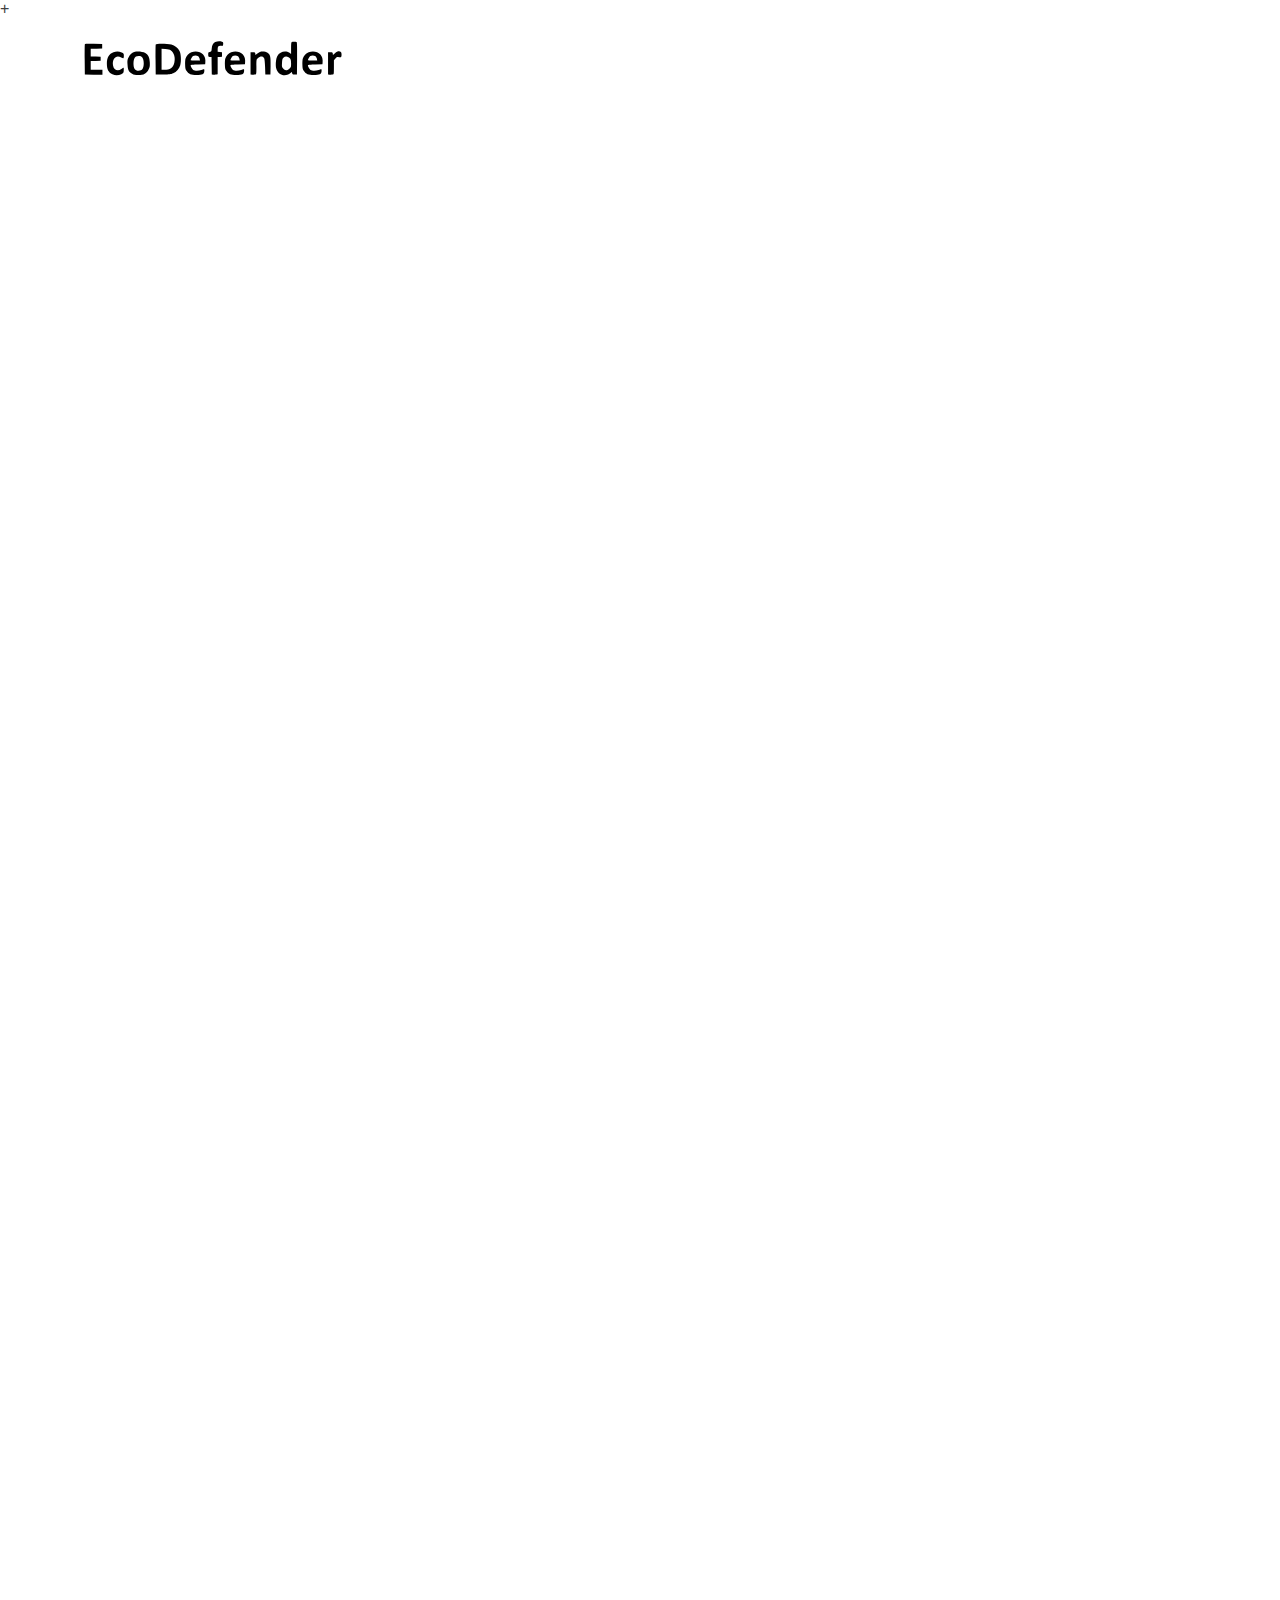
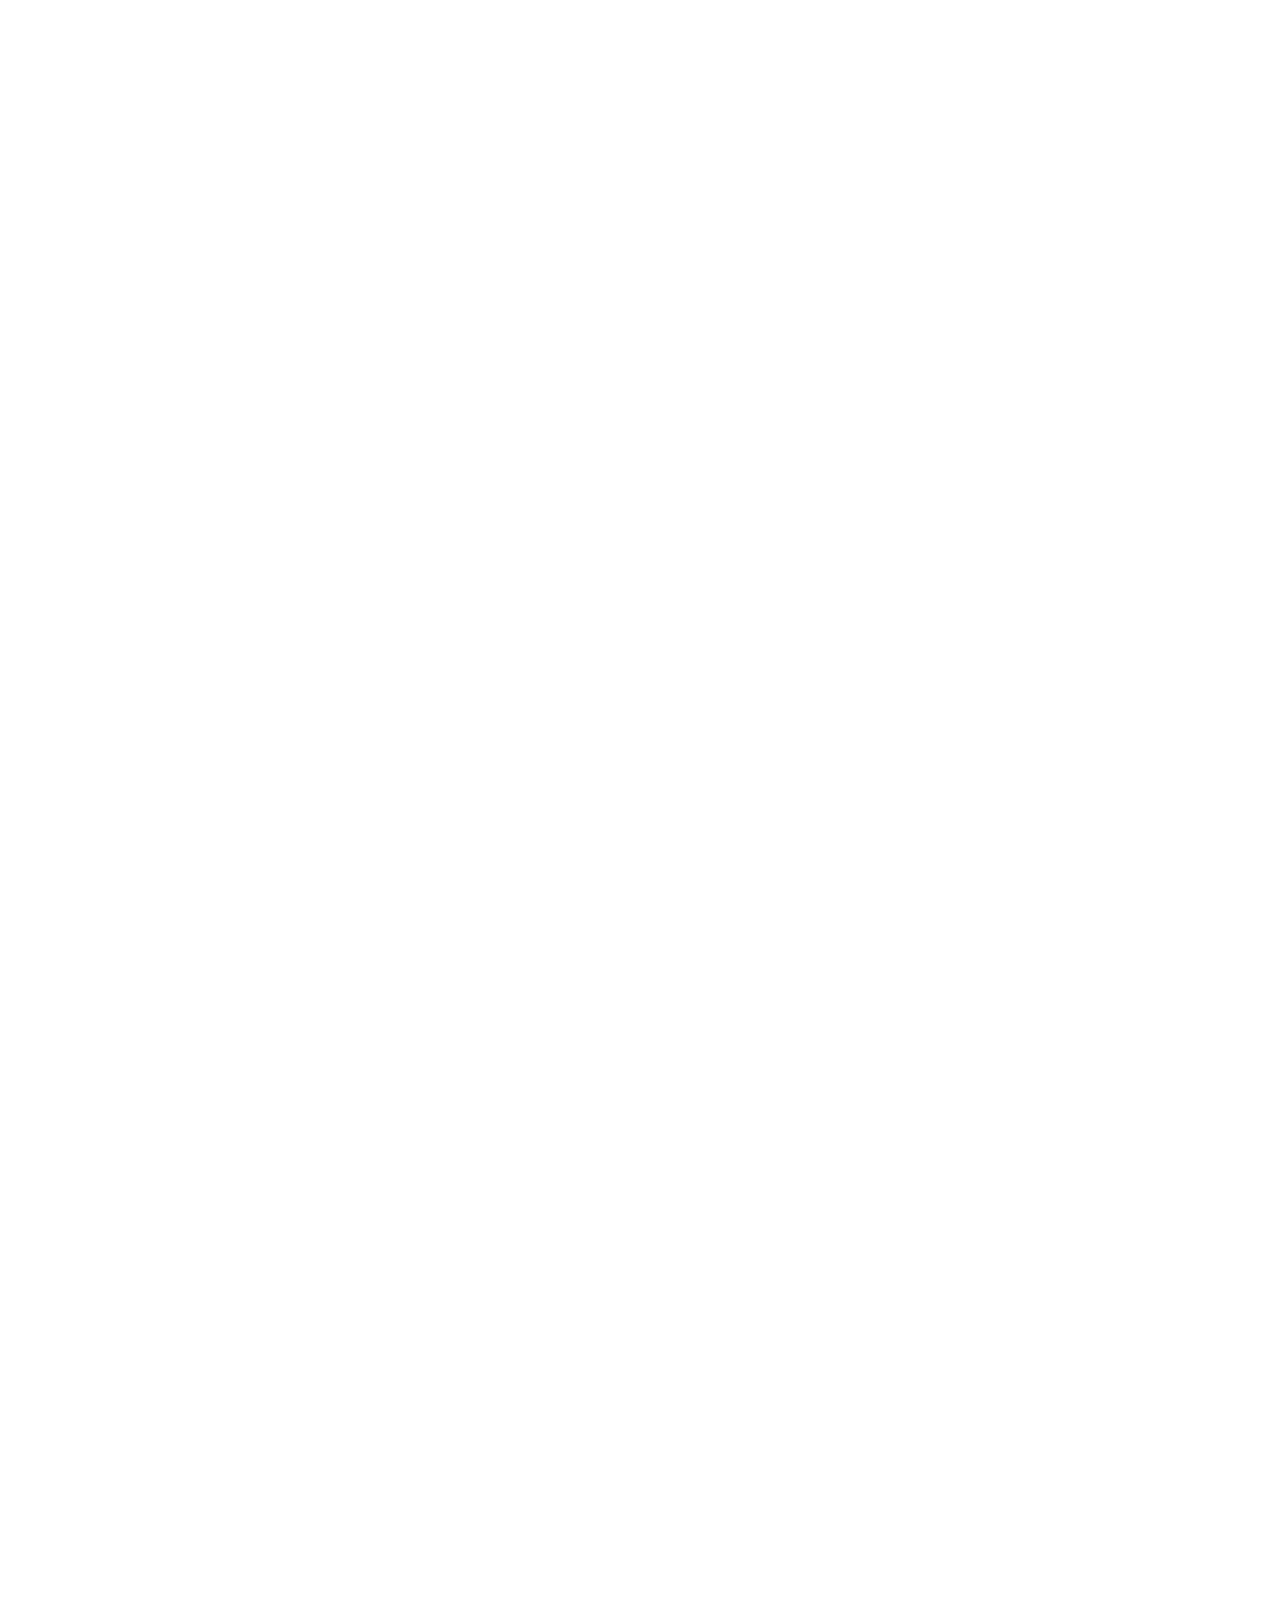
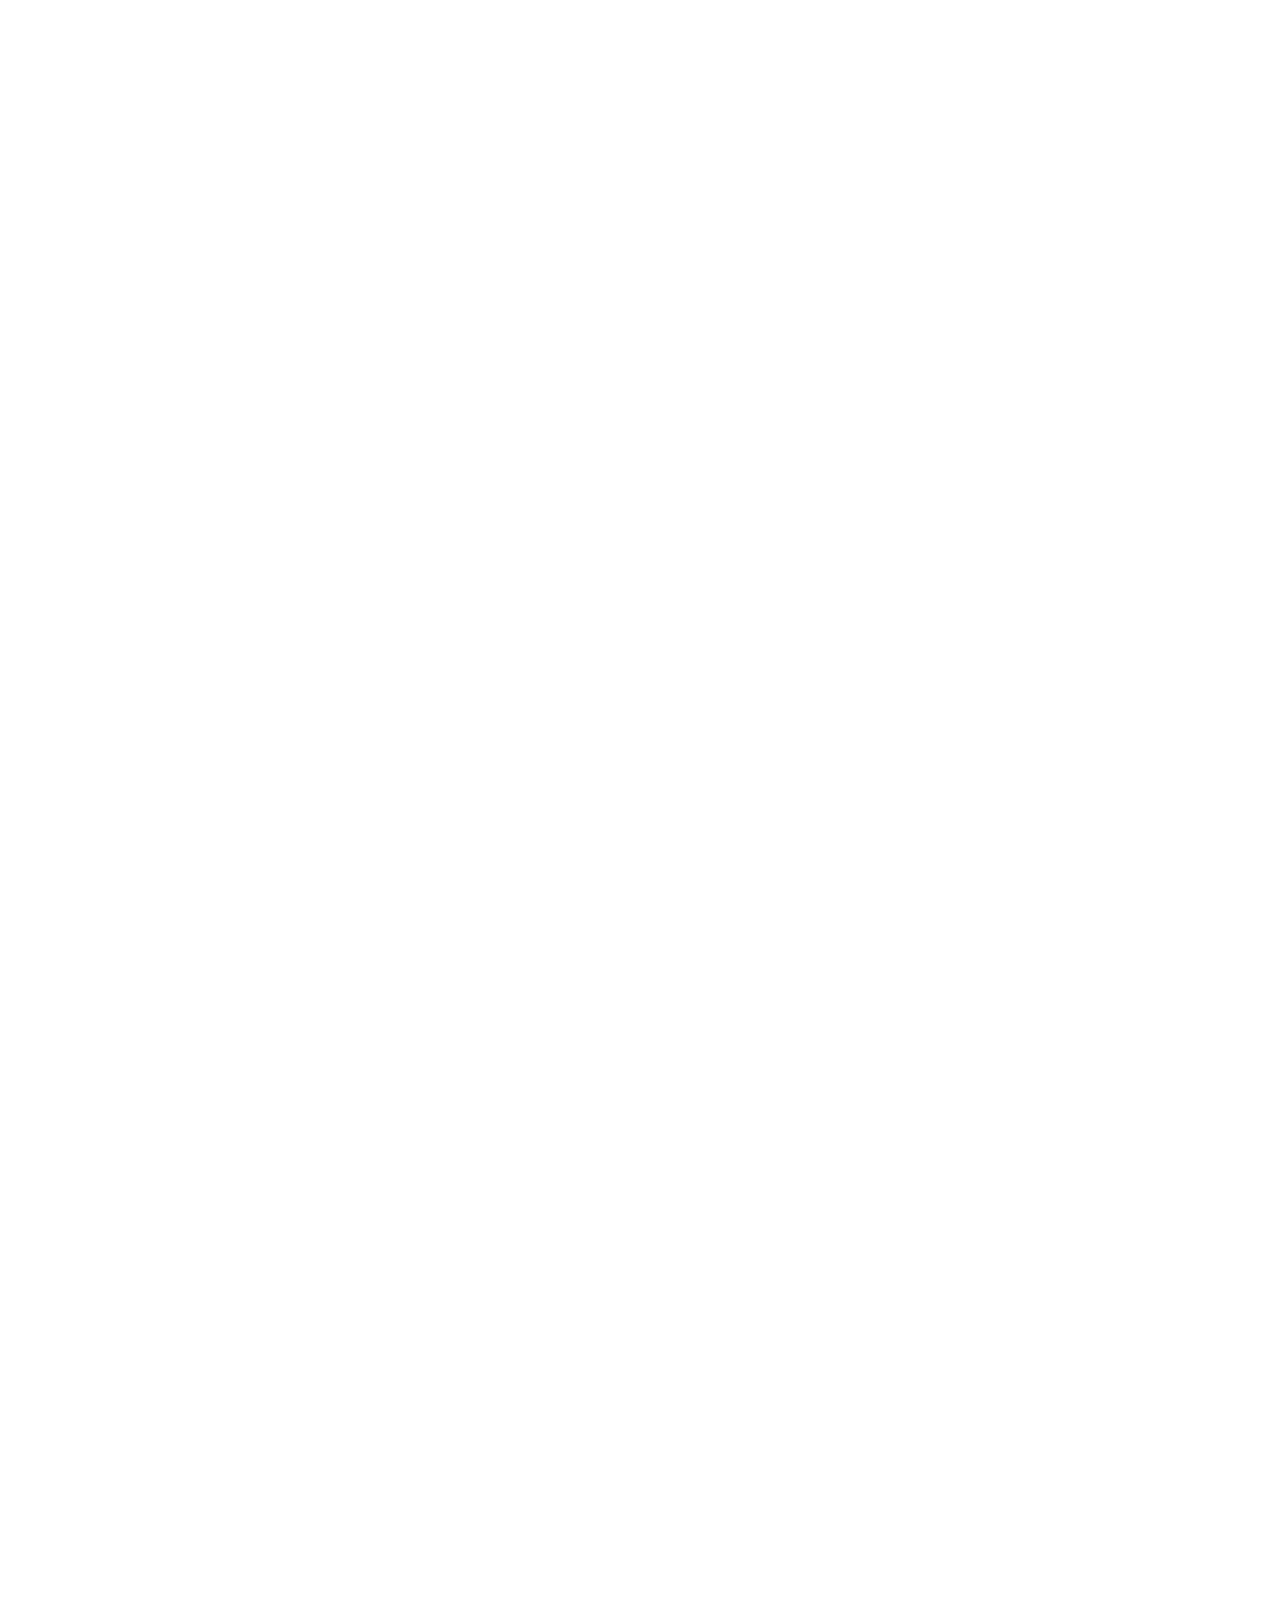
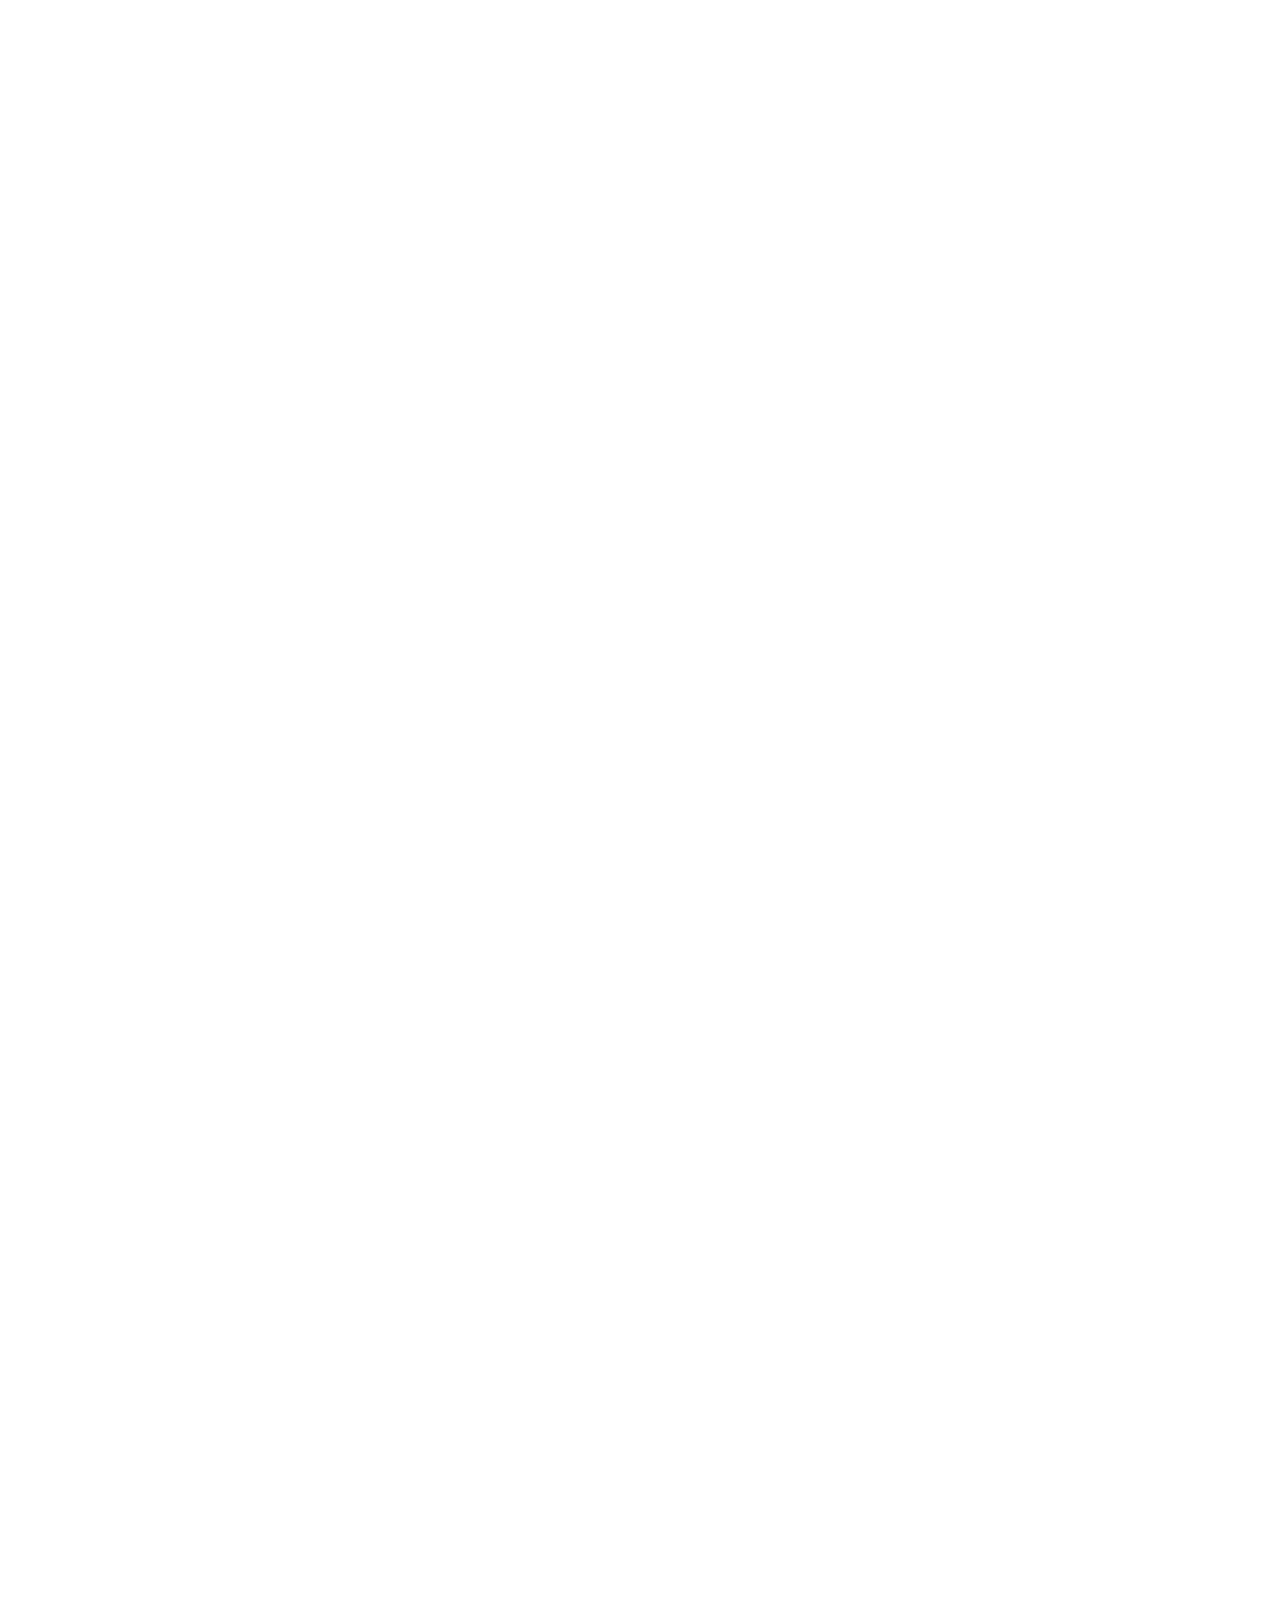
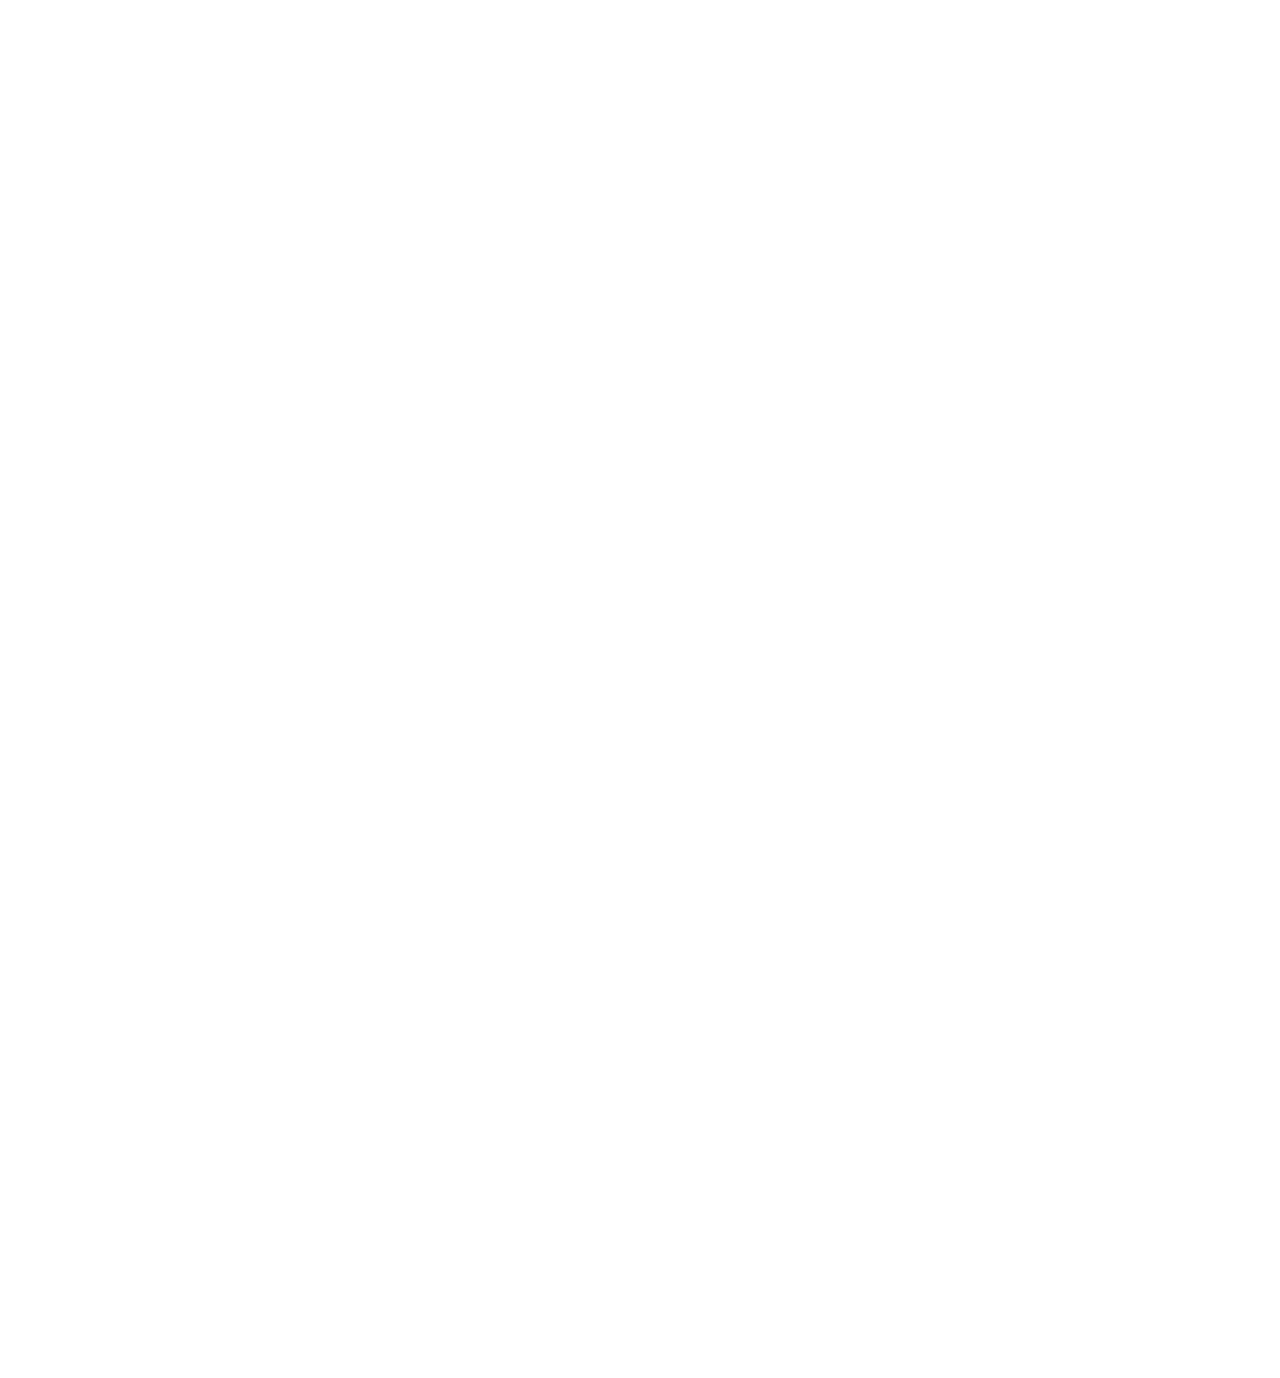
==== commit cb00fb41: "Added Icon" ====
--- a/index.html
+++ b/index.html
@@ -1,17 +1,21 @@
 <!DOCTYPE html>
 <!-- saved from url=(0055)file:///C:/Users/Jarvis%20Yang/Desktop/EcoDefender.html -->
-+<html lang="en" data-lang="en_hk" dir="ltr" class="has-js js-focus-visiblehas-js js-focus-visiblehas-js " data-js-focus-visible=""><head><meta http-equiv="Content-Type" content="text/html; charset=UTF-8"> 
-  <title>EcoDefender</title>
-  <meta content="initial-scale=1, minimum-scale=1, width=device-width" name="viewport">
-  <meta content="IE=Edge" http-equiv="X-UA-Compatible"> 
-  <link href="https://www.android.com/static/images/fav/favicon.ico" rel="shortcut icon">  
-        <style>
-  @font-face{font-display:swap;font-family:'Roboto';font-style:normal;font-weight:300;src:local("Roboto Light"),local("Roboto-Light"),url("/static/fonts/roboto-v20-latin-300.woff2") format("woff2"),url("/static/fonts/roboto-v20-latin-300.woff") format("woff")}@font-face{font-display:swap;font-family:'Roboto';font-style:normal;font-weight:400;src:local("Roboto"),local("Roboto-Regular"),url("/static/fonts/roboto-v20-latin-regular.woff2") format("woff2"),url("/static/fonts/roboto-v20-latin-regular.woff") format("woff")}@font-face{font-display:swap;font-family:'Roboto';font-style:normal;font-weight:500;src:local("Roboto Medium"),local("Roboto-Medium"),url("/static/fonts/roboto-v20-latin-500.woff2") format("woff2"),url("/static/fonts/roboto-v20-latin-500.woff") format("woff")}@font-face{font-display:swap;font-family:'Roboto';font-style:normal;font-weight:700;src:local("Roboto Bold"),local("Roboto-Bold"),url("/static/fonts/roboto-v20-latin-700.woff2") format("woff2"),url("/static/fonts/roboto-v20-latin-700.woff") format("woff")}@font-face{font-display:swap;font-family:'Roboto Cyrillic';font-style:normal;font-weight:300;src:local("Roboto Light"),local("Roboto-Light"),url("/static/fonts/roboto-v20-latin_cyrillic-300.woff2") format("woff2"),url("/static/fonts/roboto-v20-latin_cyrillic-300.woff") format("woff")}@font-face{font-display:swap;font-family:'Roboto Cyrillic';font-style:normal;font-weight:400;src:local("Roboto"),local("Roboto-Regular"),url("/static/fonts/roboto-v20-latin_cyrillic-regular.woff2") format("woff2"),url("/static/fonts/roboto-v20-latin_cyrillic-regular.woff") format("woff")}@font-face{font-display:swap;font-family:'Roboto Cyrillic';font-style:normal;font-weight:500;src:local("Roboto Medium"),local("Roboto-Medium"),url("/static/fonts/roboto-v20-latin_cyrillic-500.woff2") format("woff2"),url("/static/fonts/roboto-v20-latin_cyrillic-500.woff") format("woff")}@font-face{font-display:swap;font-family:'Roboto Cyrillic';font-style:normal;font-weight:700;src:local("Roboto Bold"),local("Roboto-Bold"),url("/static/fonts/roboto-v20-latin_cyrillic-700.woff2") format("woff2"),url("/static/fonts/roboto-v20-latin_cyrillic-700.woff") format("woff")}@font-face{font-display:swap;font-family:'Google Sans';font-style:normal;font-weight:400;src:local("Google Sans Regular"),local("GoogleSans-Regular"),url("/static/fonts/google-sans-regular.woff2") format("woff2");unicode-range:U+0000-00FF, U+0131, U+0152-0153, U+02BB-02BC, U+02C6, U+02DA, U+02DC, U+2000-206F, U+2074, U+20AC, U+2122, U+2191, U+2193, U+2212, U+2215, U+FEFF, U+FFFD}@font-face{font-display:swap;font-family:'And Black';font-style:normal;font-weight:300;src:url("/static/fonts/and_black.eot");src:url("/static/fonts/and_black.eot?#iefix") format("embedded-opentype"),url("/static/fonts/and_black.woff") format("woff"),url("/static/fonts/and_black.ttf") format("truetype")}@font-face{font-display:swap;font-family:'Android Euclid';font-style:normal;font-weight:500;src:local("Android Euclid Medium"),local("Android-Euclid-Medium"),url("/static/fonts/AndroidEuclid-Medium-WebS.woff2") format("woff2"),url("/static/fonts/AndroidEuclid-Medium-WebS.woff") format("woff")}@font-face{font-display:swap;font-family:'Android Euclid';font-style:normal;font-weight:700;src:local("Android Euclid Bold"),local("Android-Euclid-Bold"),url("/static/fonts/AndroidEuclid-Bold-WebS.woff2") format("woff2"),url("/static/fonts/AndroidEuclid-Bold-WebS.woff") format("woff")}@font-face{font-display:swap;font-family:'Product Sans';font-style:normal;font-weight:400;src:url("/static/fonts/product_sans.eot");src:url("/static/fonts/product_sans.eot?#iefix") format("embedded-opentype"),url("/static/fonts/product_sans.woff") format("woff"),url("/static/fonts/product_sans.ttf") format("truetype")}.background--shamrock{background-color:#3ddc84}.background--blue-sky{background-color:#d7effe}.background--white{background-color:#fff}.background--cornflower-blue{background-color:#4285f4}.background--burning-orange{background-color:#f86734}.background--green-tea{background-color:#eff7cf}:root{--color-is-1: #000;--color-is-2: #fff;--color-is-3: #3ddc84;--color-is-4: #d7effe;--color-is-5: #4285f4;--color-is-6: #073042;--color-is-7: #eff7cf;--color-is-8: #fff;--color-is-9: #fff;--color-is-10: #707173;--color-is-11: #4c4c4c;--color-is-12: #eff7cf;--color-is-13: #e9e9e9;--color-is-14: rgba(7,48,66,0.1)}.theme--dark{--color-is-1: #fff;--color-is-2: #000;--color-is-3: #000;--color-is-4: #073042;--color-is-5: #073042;--color-is-6: #fff;--color-is-7: #073042;--color-is-8: #2d2d2d;--color-is-9: #8ab4f8;--color-is-10: #10151c;--color-is-11: #000;--color-is-12: #073042;--color-is-13: #4c4c4c;--color-is-14: #fff;background-color:#000}.theme-base{transition:background-color .3s ease-in}:root{--font-family-base: Roboto,Helvetica,Arial,sans-serif;--font-family-headings: Android Euclid,Roboto,Helvetica,Arial,sans-serif}[lang='ja']{--font-family-base: Roboto,Noto Sans JP,Helvetica,Arial,sans-serif;--font-family-headings: Android Euclid,Noto Sans JP,Helvetica,Arial,sans-serif}[lang='ko']{--font-family-base: Roboto,Noto Sans KR,Helvetica,Arial,sans-serif;--font-family-headings: Android Euclid,Noto Sans KR,Helvetica,Arial,sans-serif}[lang='ru']{--font-family-base: Roboto Cyrillic,Helvetica,Arial,sans-serif;--font-family-headings: Android Euclid,Roboto Cyrillic,Helvetica,Arial,sans-serif}[lang='hi']{--font-family-base: Roboto,Noto Sans,Helvetica,Arial,sans-serif;--font-family-headings: Android Euclid,Noto Sans,Helvetica,Arial,sans-serif}[data-lang='zh-CN_cn']{--font-family-base: Roboto,Noto Sans SC,Helvetica,Arial,sans-serif;--font-family-headings: Android Euclid,Noto Sans SC,Helvetica,Arial,sans-serif}[data-lang='zh-HK_hk']{--font-family-base: Roboto,Noto Sans HK,Helvetica,Arial,sans-serif;--font-family-headings: Android Euclid,Noto Sans HK,Helvetica,Arial,sans-serif}[data-lang='zh-TW_tw']{--font-family-base: Roboto,Noto Sans TC,Helvetica,Arial,sans-serif;--font-family-headings: Android Euclid,Noto Sans TC,Helvetica,Arial,sans-serif}:root{--font-size-heading-1: 5.5rem;--font-size-heading-2: 3.5rem;--font-size-heading-3: 3rem;--font-size-heading-4: 2.5rem;--font-size-heading-5: 2rem;--font-size-heading-6: 1.5rem;--font-size-heading-7: 1rem;--font-size-heading-8: .875rem;--font-size-scaling-2: var(--font-size-heading-2);--font-size-scaling-3: var(--font-size-heading-3);--copy-size-l: 1.5rem;--copy-size-m: 1.125rem;--copy-size-s: 1rem;--eyebrow: .75rem}[lang='da'],[lang='de'],[lang='es'],[lang='fr'],[lang='id'],[lang='it'],[lang='nb'],[lang='pt'],[lang='ru'],[lang='sv']{--font-size-heading-1: 3.5rem;--font-size-heading-2: 3rem;--font-size-heading-3: 2.5rem;--font-size-heading-4: 2rem;--font-size-heading-5: 1.5rem;--font-size-heading-6: 1.125rem;--font-size-heading-7: 1rem;--font-size-scaling-2: var(--font-size-heading-2);--font-size-scaling-3: var(--font-size-heading-3)}:root{--font-weight-accordion-1: 500}[lang='hi']{--font-weight-accordion-1: 700}:root{--line-height-accordion-1: 24px;--line-height-heading-s: 24px;--line-height-heading: 1}[lang='hi'],[lang='th'],[lang='zh']{--line-height-accordion-1: 30px;--line-height-heading-s: 30px;--line-height-heading: 1.25}.is-1,.is-2,.is-3,.is-4,.is-5,.is-6,.is-7,.is-8{color:#000;font-family:var(--font-family-headings);font-weight:700}.is-eyebrow{color:#000;font-family:var(--font-family-headings);font-weight:500}.is-copy,.is-copy-m,.is-copy-l{color:#000;font-family:var(--font-family-base);font-weight:400}.is-1,.is-2,.is-3,.is-4,.is-5,.is-6{margin-bottom:32px}[lang='ko'] .is-1,[lang='ko'] .is-2,[lang='ko'] .is-3,[lang='ko'] .is-4,[lang='ko'] .is-5,[lang='ko'] .is-6{word-break:keep-all}[lang='ja'] .is-1 .ww,[lang='ja'] .is-2 .ww,[lang='ja'] .is-3 .ww,[lang='ja'] .is-4 .ww,[lang='ja'] .is-5 .ww,[lang='ja'] .is-6 .ww{display:inline-block}.is-copy,.is-copy-m,.is-copy-l{margin-bottom:32px}.is-1{font-size:var(--font-size-heading-1);letter-spacing:-0.125rem;line-height:var(--line-height-heading)}.is-2{font-size:var(--font-size-heading-2);letter-spacing:-0.0625rem;line-height:var(--line-height-heading)}.is-2--scale{font-size:var(--font-size-scaling-2);line-height:var(--line-height-heading)}.is-3{font-size:var(--font-size-heading-3);letter-spacing:-0.0625rem;line-height:var(--line-height-heading)}.is-3--scale{font-size:var(--font-size-scaling-3);line-height:var(--line-height-heading)}.is-4{font-size:var(--font-size-heading-4);letter-spacing:-0.0625rem;line-height:var(--line-height-heading)}.is-5{font-size:var(--font-size-heading-5);letter-spacing:-0.0625rem;line-height:var(--line-height-heading)}.is-6{font-size:var(--font-size-heading-6);letter-spacing:-0.0625rem;line-height:var(--line-height-heading)}.is-7,.is-8{font-size:var(--font-size-heading-7);font-weight:500;letter-spacing:-0.03125rem;line-height:var(--line-height-heading-s);margin-bottom:16px}.is-8{font-size:var(--font-size-heading-8)}.is-3-to-2{color:#000;font-family:var(--font-family-headings);font-size:var(--font-size-heading-3);font-weight:700;letter-spacing:-0.0625rem;line-height:var(--line-height-heading);margin-bottom:32px}.is-copy-l{font-size:var(--copy-size-l);letter-spacing:0;line-height:2.5rem}.is-copy-m{font-size:var(--copy-size-m);line-height:2rem}.is-copy{font-size:var(--copy-size-s);letter-spacing:0;line-height:1.5rem}.is-eyebrow{font-size:var(--eyebrow);letter-spacing:0.0625rem;line-height:1rem;margin-bottom:24px;text-transform:uppercase}.is-footnote{font-size:0.75rem;line-height:1.25rem}.is-link{font-size:0.875rem;line-height:1.5rem}.is-icon svg{height:48px;margin-bottom:16px;width:48px}.is-masthead{grid-column:1/-1;grid-row:masthead}.is-wide-masthead{grid-column:1/-1;grid-row:masthead}*{font-size:100%;margin:0;padding:0;vertical-align:baseline}ol,ul{list-style:none}blockquote,q{quotes:none}blockquote::before,blockquote::after,q::before,q::after{content:'';content:none}table{border-collapse:collapse;border-spacing:0}input,select,textarea,button,address{font-family:inherit;font-size:inherit;font-style:inherit;font-weight:inherit}body{-webkit-font-smoothing:antialiased;-moz-osx-font-smoothing:grayscale}main{height:100%}p{line-height:1.5rem;margin:0 0 24px}p:nth-last-child(1){margin-bottom:0}*,*::before,*::after{box-sizing:border-box}.icon--svg{fill:currentColor;outline:none}.svg-icons{display:none}.fixed{overflow:hidden}.no-break{white-space:nowrap}* sup{font-size:.5em;vertical-align:super}.grid,.container{margin:0 16px}.grid{display:grid;grid-column-gap:6.67%;grid-template-columns:repeat(4, minmax(0, 1fr))}html,body{color:#404040;font-family:var(--font-family-base);overflow-x:hidden}html.global-disable-scroll{height:100vh;overflow:hidden;width:100%}html.global-disable-scroll main{overflow:hidden}html.global-disable-scroll .header-default::after{height:100vh}body{font-size:0.875rem}body::after{content:'small';display:none}.js-focus-visible :focus:not(.focus-visible){outline:transparent}.visually-hidden{border:0;clip:rect(0 0 0 0);height:auto;margin:0;overflow:hidden;padding:0;position:absolute;white-space:nowrap;width:1px}.visually-hidden.focusable:active,.visually-hidden.focusable:focus{clip:auto;height:auto;margin:0;overflow:visible;position:static;white-space:inherit;width:auto}.text-center{text-align:center}img[data-c-lazy-image]{opacity:0}.hidden{display:none}.logo-android__logo-icon{color:#000}.logo-android__logo-icon--white{color:#fff}.logo-android__andy-icon{fill:#3dda84}.logo-android__andy-icon--white{fill:#fff}video:not([controls])::-internal-media-controls-overlay-cast-button{display:none}.is-video-frame{position:relative;width:195px;z-index:1}.is-video-frame img{display:block}.is-video-frame video{background-color:#171717;left:50%;min-height:90%;position:absolute;top:50%;transform:translate(-50%, -50%);width:95.5%;z-index:-1}.error-log{background-color:#eb3e2b;color:#fff;padding:30px 0;position:relative;z-index:10}.error-log__wrapper>*{grid-column:1/13;line-height:2.5}.error-log__list{list-style:disc;padding-left:20px}.background-shapes{-webkit-animation:fadein 1s;animation:fadein 1s;display:grid;grid-column:1/-1;grid-row:1/-1;grid-template-areas:'topleft topcenter topright' 'middleleft middlecenter middleright' 'bottomleft bottomcenter bottomright';grid-template-columns:repeat(3, 33.33%);grid-template-rows:repeat(3, 33.33%);height:100%;position:absolute;top:0;width:100%;z-index:-1}.background-shapes>div{transition:background-color .3s ease-in, border-color .3s ease-in}.background-shapes--parallax{transform:translate3d(0, var(--parallax-rate, 0), 0)}.background-shapes__sausage{border:solid #f86734 10px;border-radius:500px;height:173px;position:relative;transform-origin:0 0;width:330px}.background-shapes__sausage--cornflower{border-color:#4285f4}.background-shapes__sausage--burning-orange{border-color:#f86734}.background-shapes__sausage--blue-sky{border-color:#d7effe}.background-shapes__sausage--green-tea{border-color:#eff7cf}.background-shapes__sausage--shamrock{border-color:#3ddc84}.background-shapes__sausage--tiber{background-color:#073042;border-color:#073042}.background-shapes__sausage--progressive{height:calc(100vw - 1px);width:calc(100vw + 400px)}.background-shapes__sausage--progressive-height{height:calc(100vw + 100px)}.background-shapes__sausage--brand{border-color:#3ddc84;height:calc(100vw - 1px);width:calc(400px + 100vw)}.background-shapes__sausage--brand-filled{background-color:#3ddc84;border-color:#3ddc84}.background-shapes__sausage--burning-orange-filled{background-color:#f86734;border-color:#f86734}.background-shapes__sausage--cornflower-blue-filled{background-color:#4285f4;border-color:#4285f4}.background-shapes__sausage-vertical{background-color:#4285f4;border-radius:30px;min-height:60px;width:60px}.background-shapes__sausage-vertical--blue-sky{background-color:#d7effe}.background-shapes__sausage-vertical--burning-orange{background-color:transparent;border-color:#f86734}.background-shapes__sausage-vertical--outline-green-tea{background-color:transparent;border:20px solid #eff7cf;border-radius:500px}.background-shapes__sausage-filled{background-color:#073042;border-radius:500px;height:173px;position:relative;transform-origin:0 0;width:330px}.background-shapes__sausage-filled--green-tea{background-color:#eff7cf}.background-shapes__sausage-filled--cornflower{background-color:#4285f4;border-color:#4285f4}.background-shapes__sausage-filled--shamrock{background-color:#3ddc84}.background-shapes__sausage-filled--blue-sky{background-color:#d7effe;border-color:#d7effe}.background-shapes__circle{border:solid #f86734 10px;border-radius:100%;height:400px;position:relative;width:400px}.background-shapes__circle--green-tea{border-color:#eff7cf}.background-shapes__circle--cornflower{border-color:#4285f4}.background-shapes__circle--shamrock{border-color:#3ddc84}.background-shapes__circle--blue-sky{border-color:#d7effe}.background-shapes__circle--burning-orange{border-color:#f86734}.background-shapes__circle-filled{background-color:#f86734;border-radius:100%;height:400px;position:relative;width:400px}.background-shapes__circle-filled--brand-filled{background-color:#3ddc84}.background-shapes__circle-filled--green-tea{background-color:#eff7cf}.background-shapes__circle-filled--cornflower{background-color:#4285f4}.background-shapes__circle-filled--primary{border:solid #78c257 1px;height:762px;width:762px}.background-shapes__circle-filled--secondary{background-color:#eff7cf;height:180px;width:180px}.background-shapes__circle-filled--brand-green{background-color:#3dda84}.background-shapes__circle-filled--blue-sky{background-color:#d7effe}.background-shapes__circle-filled--shamrock{background-color:#3ddc84}.background-shapes__full-circle{border-radius:50%;height:180px;position:relative;width:180px}.background-shapes__full-circle--green-tea{background-color:#eff7cf}.background-shapes__full-circle--blue-sky{background-color:#d7effe}.background-shapes__full-circle--cornflower{background-color:#4285f4}.background-shapes__full-circle--shamrock{background-color:#3ddc84}.background-shapes__wave{--size: 180px;align-self:center;-webkit-animation:pulse-blur 4s infinite ease-in-out;animation:pulse-blur 4s infinite ease-in-out;border:1px solid #3ddc84;border-radius:50%;height:var(--size);opacity:0;position:relative;top:0;transform:translate(-50%, 0);transform-origin:center;width:var(--size)}@supports (-ms-ime-align: auto){.background-shapes__wave{transform-origin:left}}@supports (-ms-ime-align: auto){.background-shapes__wave:nth-child(1){-webkit-animation-delay:.1s;animation-delay:.1s}}.background-shapes__wave:nth-child(2){-webkit-animation-delay:.4s;animation-delay:.4s}.background-shapes__wave:nth-child(3){-webkit-animation-delay:.8s;animation-delay:.8s}.background-shapes__wave:nth-child(4){-webkit-animation-delay:1.2s;animation-delay:1.2s}.background-shapes__wave:nth-child(5){-webkit-animation-delay:1.6s;animation-delay:1.6s}.background-shapes__wave:nth-child(6){-webkit-animation-delay:2s;animation-delay:2s}.background-shapes__wave:nth-child(7){-webkit-animation-delay:2.4s;animation-delay:2.4s}.theme--disable-animations .background-shapes__wave{-webkit-animation:none;animation:none}.grid-space-wrap{padding:96px 0}@-webkit-keyframes pulse{10%{opacity:.1;transform:scale(1.5)}50%{opacity:.2;transform:scale(1.8)}70%{opacity:.1;transform:scale(1.5)}100%{opacity:0;transform:scale(1)}}@keyframes pulse{10%{opacity:.1;transform:scale(1.5)}50%{opacity:.2;transform:scale(1.8)}70%{opacity:.1;transform:scale(1.5)}100%{opacity:0;transform:scale(1)}}@-webkit-keyframes fadein{from{opacity:0}to{opacity:1}}@keyframes fadein{from{opacity:0}to{opacity:1}}@-webkit-keyframes pulse-blur{0%{opacity:0;transform:translate(-50%, 0) scale(0)}40%{opacity:1}100%{opacity:0;transform:translate(-50%, 0) scale(1.1)}}@keyframes pulse-blur{0%{opacity:0;transform:translate(-50%, 0) scale(0)}40%{opacity:1}100%{opacity:0;transform:translate(-50%, 0) scale(1.1)}}@-webkit-keyframes pulse-blur-desktop{0%{opacity:0;transform:translate(0, -50%) scale(0)}40%{opacity:1}100%{opacity:0;transform:translate(0, -50%) scale(1.1)}}@keyframes pulse-blur-desktop{0%{opacity:0;transform:translate(0, -50%) scale(0)}40%{opacity:1}100%{opacity:0;transform:translate(0, -50%) scale(1.1)}}@-webkit-keyframes fadeInOut{0%{opacity:0}20%{opacity:1;transform:translateY(-15px)}80%{opacity:1;transform:translateY(-15px)}100%{opacity:0}}@keyframes fadeInOut{0%{opacity:0}20%{opacity:1;transform:translateY(-15px)}80%{opacity:1;transform:translateY(-15px)}100%{opacity:0}}@-webkit-keyframes shake{0%{transform:rotate(0deg)}13%{transform:rotate(10deg)}39%{transform:rotate(-8deg)}52%{transform:rotate(-11deg)}65%{transform:rotate(0deg)}78%{transform:rotate(-8deg)}100%{transform:rotate(0)}}@keyframes shake{0%{transform:rotate(0deg)}13%{transform:rotate(10deg)}39%{transform:rotate(-8deg)}52%{transform:rotate(-11deg)}65%{transform:rotate(0deg)}78%{transform:rotate(-8deg)}100%{transform:rotate(0)}}.cta{cursor:pointer;display:inline-block;font-family:var(--font-family-headings);text-decoration:none;width:auto}.cta>*{pointer-events:none}.cta--is-1{align-items:center;background-color:#073042;border-radius:100px;color:#fff;display:inline-flex;font-size:0.75rem;font-weight:500;height:48px;justify-content:center;letter-spacing:0.0625rem;line-height:0.875rem;padding:12px 24px;text-align:center;text-transform:uppercase;transition:color .3s linear}.cta--is-1:active,.cta--is-1:focus,.cta--is-1:hover{color:#3ddc84}.cta--is-2{align-items:center;background-color:transparent;color:#073042;display:inline-flex;font-size:1.25rem;font-weight:600;line-height:1.5rem}.cta--is-2>.cta__icon{color:currentColor;flex-shrink:0;height:24px;margin-left:10px;transition:transform .3s linear;vertical-align:middle;width:24px}.cta--is-2>.cta__external{transform:rotate(-45deg)}.cta--is-2:active>.cta__icon:not(.cta__external),.cta--is-2:focus>.cta__icon:not(.cta__external),.cta--is-2:hover>.cta__icon:not(.cta__external){transform:translateX(8px)}.cta--is-2:active>.cta__icon.cta__external,.cta--is-2:focus>.cta__icon.cta__external,.cta--is-2:hover>.cta__icon.cta__external{transform:translate(4px, -4px) rotate(-45deg)}.cta--is-3{background-color:transparent;color:#000;font:700 2.5rem/2.5rem var(--font-family-headings);letter-spacing:-0.0625rem;transition:color .3s linear}.cta--is-3>.cta__icon{height:24px;margin-left:8px;transition:transform .3s linear;width:24px}.cta--is-3>.cta__external{transform:rotate(-45deg)}.cta--is-3:active,.cta--is-3:focus,.cta--is-3:hover{color:#757575}.cta--is-3:active>.cta__icon:not(.cta__external),.cta--is-3:focus>.cta__icon:not(.cta__external),.cta--is-3:hover>.cta__icon:not(.cta__external){transform:translateX(8px)}.cta--is-3:active>.cta__icon.cta__external,.cta--is-3:focus>.cta__icon.cta__external,.cta--is-3:hover>.cta__icon.cta__external{transform:translateX(8px) rotate(-45deg)}.cta--is-4{background-color:transparent;color:#000;font:400 1rem/1.5rem var(--font-family-base);transition:all .3s linear}.cta--is-4 .cta__icon{display:none;height:18px;margin-left:4px;vertical-align:middle;width:18px}.cta--is-4>.cta__external{color:#000;display:inline;transform:rotate(-45deg);transition:all .3s linear}.cta--is-4:active,.cta--is-4:focus,.cta--is-4:hover{color:#757575}.cta--is-4:active>.cta__external,.cta--is-4:focus>.cta__external,.cta--is-4:hover>.cta__external{color:#757575;transform:translate(4px, -4px) rotate(-45deg)}.cta--is-5,.cta--is-5:focus{background-color:#fff;border:1px solid #073042;border-radius:32px;color:#073042;font-size:0.75rem;font-weight:500;letter-spacing:0.0625rem;line-height:1.5rem;padding:12px 24px;text-transform:uppercase;transition:background-color .3s ease, color .3s ease}.cta--is-5.is-active,.cta--is-5:hover{background-color:#073042;color:#fff}.cta--is-6{background:#fff;border-radius:32px;box-shadow:0 2px 8px rgba(0,0,0,0.2);color:#073042;font-size:0.75rem;font-weight:500;letter-spacing:0.0625rem;line-height:1.5rem;padding:12px 24px;text-transform:uppercase;transition:color .3s linear}.cta--is-6:active,.cta--is-6:focus,.cta--is-6:hover{color:rgba(7,48,66,0.7)}.cta--back{align-items:center;background-color:transparent;border:0;color:#fff;display:inline-flex;font-size:1.25rem;font-weight:600;line-height:1.5rem}.cta--back>.cta__icon{color:currentColor;flex-shrink:0;height:24px;margin-right:10px;transform:rotate(-180deg);transition:transform .3s linear;vertical-align:middle;width:24px}.cta--back:active>.cta__icon,.cta--back:focus>.cta__icon,.cta--back:hover>.cta__icon{transform:rotate(-180deg) translateX(8px)}.header-default{--animation-delay-multiplier: .07s;--animation-waiting-time: .5s;background-color:var(--color-is-2);grid-template-rows:70px;height:70px;position:relative;transform-style:preserve-3d;transition:background-color 0.3s linear,transform 0.3s cubic-bezier(0.35, 0, 0.25, 1);width:100%;z-index:50}.header-default::after{background-color:#000;content:'';height:0;left:0;opacity:.5;position:absolute;top:0;visibility:hidden;width:100%;z-index:1}.header-default--search-open::after,.header-default--nav-open::after{height:100vh;opacity:.4;visibility:visible}.header-default--fixed{left:0;position:fixed;right:0;top:0}.header-default--nav-open{background-color:var(--color-is-2)}.header-default--nav-open .search-default,.header-default--nav-open .header-default__hamburger{display:none}.header-default--nav-open .header-default__drawer-close{display:block;right:0}.header-default--nav-open .header-default__drawer-close>*{pointer-events:none}.header-default__wrapper{background-color:transparent;height:100%;position:relative;z-index:10}.header-default--nav-open .header-default__wrapper{background-color:var(--color-is-2)}.header-default--search-open .header-default__wrapper{background-color:var(--color-is-2)}.header-default__grid{height:100%;position:relative}.header-default__drawer{background-color:var(--color-is-2);height:100vh;overflow-y:auto;padding-bottom:200px;position:absolute;right:0;top:69px;transform:translateX(100%);transition:transform .2s ease-in-out, visibility .2s ease-in-out;visibility:hidden;width:100%;z-index:20}.header-default--nav-open .header-default__drawer{transform:translateX(0);visibility:visible}.header-default__drawer-close{-webkit-appearance:none;-moz-appearance:none;appearance:none;background-color:transparent;border:0;cursor:pointer;display:none;position:absolute;right:16px;top:20px}.header-default__drawer-close:hover>.header-default__drawer-close-icon,.header-default__drawer-close:focus>.header-default__drawer-close-icon{opacity:.7}.header-default__drawer-close-icon{color:var(--color-is-1);height:24px;width:24px}.header-default__button{-webkit-appearance:none;-moz-appearance:none;appearance:none;background-color:transparent;border:0;cursor:pointer;grid-row:1;padding:0}.header-default__button:hover>.header-default__button-icon,.header-default__button:focus>.header-default__button-icon{opacity:.7}.header-default__button-icon{height:24px;width:24px}.header-default__hamburger{align-self:center;color:var(--color-is-1);grid-column-start:4;justify-self:flex-end;position:relative;transition:color .3s ease-in}.header-default__hamburger>*{pointer-events:none}.header-default__hamburger::after{content:'';height:40px;left:-8px;position:absolute;top:-8px;width:40px}.header-default--search-open .header-default__hamburger{opacity:0;transition:opacity .2s linear, visibility .2s linear;visibility:hidden}.header-default__logo{display:inline-block;height:100%;position:absolute;width:110px}.header-default__logo>*{pointer-events:none}.header-default__logo-container{grid-column-start:1;grid-row:1;position:relative}.header-default__logo-icon{fill:var(--color-is-1);height:70px;position:absolute;transition:fill .3s ease-in;width:100%}.header-default--search-open .header-default__logo{opacity:0;visibility:hidden}.header-default__bar{display:none;opacity:1;transition:opacity .2s ease-out .3s, visibility .2s ease-out .3s;visibility:visible}.header-default__item--active{box-shadow:inset 8px 0 0 -4px;color:var(--color-is-1);transition:color .3s ease-in}.header-default__primary{grid-column:1/-1;padding:80px 0 104px}.header-default__primary-item{margin-bottom:48px;margin-left:-16px;padding-left:16px}.header-default__primary-item:hover>.cta,.header-default__primary-item:focus>.cta{opacity:.7}.header-default__primary-item:last-child{margin-bottom:0}.header-default__primary-item>.cta{color:var(--color-is-1);padding-right:32px;position:relative;transition:color .3s ease-in}.header-default__primary-item .icon--svg{bottom:6px;color:var(--color-is-6);position:absolute}.header-default__secondary{border-top:1px solid #c6c6c6;grid-column:1/-1;padding-top:40px}.header-default__secondary-item{margin-bottom:24px}.header-default__secondary-item.header-default__item--active{padding-left:12px}.header-default__secondary-item>.cta{color:var(--color-is-1);font:400 0.875rem/1.5rem var(--font-family-headings);white-space:normal}.header-default__secondary-item:active>.cta,.header-default__secondary-item:focus>.cta,.header-default__secondary-item:hover>.cta{opacity:.7}.header-default__secondary-item:active .cta__icon:not(.cta__external),.header-default__secondary-item:focus .cta__icon:not(.cta__external),.header-default__secondary-item:hover .cta__icon:not(.cta__external){transform:translateX(4px)}.header-default__secondary-item:active .cta__icon.cta__external,.header-default__secondary-item:focus .cta__icon.cta__external,.header-default__secondary-item:hover .cta__icon.cta__external{transform:translateX(4px) rotate(-45deg)}.header-default__secondary .icon--svg{color:var(--color-is-6);vertical-align:bottom}.header-default__language{grid-column:1/-1}.header-default--transparent{background-color:transparent;position:fixed;transform:translateZ(0)}.header-default--transparent .header-default__logo-icon{--wipe-progress: 0%;-webkit-clip-path:polygon(100% 0%, 0% 0%, 0% var(--wipe-progress), 100% var(--wipe-progress));clip-path:polygon(100% 0%, 0% 0%, 0% var(--wipe-progress), 100% var(--wipe-progress));transform:translateY(40px);transition:fill 0.3s ease-in,transform 1.5s ease var(--animation-waiting-time),-webkit-clip-path 2s ease var(--animation-waiting-time);transition:fill 0.3s ease-in,clip-path 2s ease var(--animation-waiting-time),transform 1.5s ease var(--animation-waiting-time);transition:fill 0.3s ease-in,clip-path 2s ease var(--animation-waiting-time),transform 1.5s ease var(--animation-waiting-time),-webkit-clip-path 2s ease var(--animation-waiting-time)}.header-default--in-transition{background-color:var(--color-is-2)}.subnav-spy{height:64px;left:0;position:fixed;top:0;transform:translate(0, -100%);transition:all 300ms cubic-bezier(0.35, 0, 0.25, 1);width:100vw;z-index:30}.subnav-spy,.subnav-spy::after,.subnav-spy__button-toggle,.subnav-spy__navigation-wrapper{background:#fff}.subnav-spy::after{bottom:0;content:'';height:calc(100% + 70px);position:absolute;width:100%;z-index:-1}.subnav-spy__wrapper{grid-template-rows:63px}.subnav-spy__title{align-items:center;color:#000;display:none;height:100%}.subnav-spy__button-toggle{align-items:center;border:none;border-top:1px solid #c6c6c6;display:flex;grid-column:1/-1;grid-row:1/-1;justify-content:space-between;z-index:30}.subnav-spy__navigation-wrapper{background:#fff;grid-column:1/-1;left:0;opacity:1;padding:0 16px;position:absolute;top:100%;transform:translate(0, -100%);transition:transform ease-out 300ms;width:100%;will-change:transform;z-index:-1}.subnav-spy__current-section,.subnav-spy__title,.subnav-spy__item>a{font:var(--font-weight-accordion-1) 0.875rem var(--font-family-headings);line-height:var(--line-height-accordion-1);z-index:30}.subnav-spy .icon--svg{height:30px;padding:8px;transition:transform ease-out 300ms;width:30px;will-change:transform}.subnav-spy__items-wrapper{padding:30px 0}.subnav-spy__item{position:relative}.subnav-spy__item::before{background:#073042;content:'';height:100%;left:-16px;opacity:0;position:absolute;top:0;transition:opacity 300ms ease-out;width:4px}.subnav-spy__item>a{margin-left:-16px;padding:16px}.subnav-spy__item.subnav-spy__item--active::before{opacity:1}.subnav-spy--open .subnav-spy__navigation-wrapper{box-shadow:4px 20px 69px rgba(0,0,0,0.1);transform:translate(0, -.1%)}.subnav-spy--open .icon--svg{transform:rotateZ(180deg)}.subnav-spy--visible{transform:translate(0, 70px)}.subnav-spy--visible.subnav-spy--scroll-position{transform:translate(0, -1px)}.subnav-spy--no-animation,.subnav-spy--no-animation .subnav-spy__navigation-wrapper,.subnav-spy--no-animation .subnav-spy__item::before,.subnav-spy--no-animation .icon--svg{transition:none}.footer-default{background-color:var(--color-is-2);font-family:var(--font-family-base);padding-top:60px;position:relative;z-index:30}.footer-default__logo{grid-column:1/-1;transform:translateX(-10px)}.footer-default__logo-icon{color:#000;height:17px;width:110px}.footer-default__nav{align-items:flex-start;display:grid;grid-column:1/-1;grid-template-columns:1fr;margin:0;padding:0 0 60px}.footer-default__item{align-items:center;display:flex;flex-flow:column;justify-content:center}.footer-default__cross{box-sizing:content-box;color:var(--color-is-1);display:block;height:12px;min-width:20px;padding:0 5px;transform:rotate(0);transition:transform .5s;width:12px}.footer-default__button{background-color:var(--color-is-2);border:1px solid var(--color-is-2);border-bottom-color:#c6c6c6;color:var(--color-is-1);display:flex;font:500 0.75rem/1rem var(--font-family-headings);justify-content:space-between;letter-spacing:0.0625rem;padding:40px 5px 8px 0;pointer-events:none;text-align:left;text-decoration:none;text-transform:uppercase;width:100%}.footer-default__title{cursor:pointer;width:100%}.footer-default__title[aria-expanded=false]+.footer-default__nav-subitem{max-height:0;opacity:0;padding:0;transition:opacity 1.5s, visibility 1.5s, max-height .5s, padding .5s;visibility:hidden}.footer-default__title[aria-expanded=true] .footer-default__cross{transform:rotate(-135deg)}.footer-default__nav-subitem{max-height:750px;opacity:1;overflow:hidden;padding:20px 0 0;position:relative;transition:opacity 1s, visibility 1s, max-height .75s ease-in, padding .75s;width:100%}.footer-default__nav-subitem .cta{display:inline-block;padding:8px 0}.footer-default__nav-list>.cta{color:var(--color-is-1);white-space:normal}.footer-default__nav-list>.cta>.cta__external{color:var(--color-is-1)}.footer-default__nav-list:last-child>.cta{padding-bottom:8px}.footer-default__colophon{background-color:var(--color-is-2);padding:40px 16px;width:100%}.footer-default__colophon .language-selector{display:inline-block}.footer-default__links{align-items:center;display:grid;grid-template-columns:1fr;margin:0 auto}.footer-default__policy{align-items:center;grid-column:1;grid-row:2}.footer-default__policy>.cta,.footer-default__policy .language-selector{margin:24px 24px 0 0}.footer-default__policy>.cta:active,.footer-default__policy>.cta:focus,.footer-default__policy>.cta:hover,.footer-default__nav-list>.cta:active,.footer-default__nav-list>.cta:focus,.footer-default__nav-list>.cta:hover{color:#757575}.footer-default__policy>.cta:active>.cta__external,.footer-default__policy>.cta:focus>.cta__external,.footer-default__policy>.cta:hover>.cta__external,.footer-default__nav-list>.cta:active>.cta__external,.footer-default__nav-list>.cta:focus>.cta__external,.footer-default__nav-list>.cta:hover>.cta__external{color:#757575}.footer-default__policy>.cta{color:var(--color-is-1)}.footer-default__policy>.cta>.icon--svg{display:none}.footer-default__footnote{color:var(--color-is-1);font:0.75rem/1.7 var(--font-family-base);margin:16px 0 0;width:80%}.footer-default__footnote p{margin:0}html[lang='da'] .footer-default__footnote p,html[lang='ja'] .footer-default__footnote p,html[lang='ko'] .footer-default__footnote p,html[lang='nb'] .footer-default__footnote p,html[lang='ru'] .footer-default__footnote p,html[lang='sv'] .footer-default__footnote p{font-size:0.875rem}.footer-default__footnote a{color:#073042}.search-default{align-items:center;display:flex;grid-row:1;height:100%;margin:0;overflow:hidden;position:absolute;right:30px;width:30px}.search-default--open{grid-column:1/6;overflow:initial;padding-top:2px;position:absolute;right:0;width:100%}.search-default__label{display:none}.search-default__icon{color:var(--color-is-1);height:24px;transition:color .3s ease-in;width:24px}.search-default__open,.search-default__close{-webkit-appearance:none;-moz-appearance:none;appearance:none;background:transparent;border:0;cursor:pointer;position:relative;right:0;transition:color .3s linear;width:34px}.search-default__open>*,.search-default__close>*{pointer-events:none}.search-default__open::after,.search-default__close::after{content:'';height:40px;left:-8px;position:absolute;top:-8px;width:40px}.search-default__open:hover,.search-default__open:focus,.search-default__close:hover,.search-default__close:focus{opacity:.7}.search-default__input,.search-default__close{opacity:0;transition:opacity .3s ease-in;visibility:hidden}.search-default--open .search-default__input,.search-default--open .search-default__close{opacity:1;visibility:visible}.search-default--open .search-default__input:hover,.search-default--open .search-default__input:focus,.search-default--open .search-default__close:hover,.search-default--open .search-default__close:focus{opacity:.7}.search-default__input{-webkit-appearance:none;-moz-appearance:none;appearance:none;background-color:transparent;border:0;border-bottom:1px solid var(--color-is-1);border-radius:0;color:var(--color-is-1);font-family:var(--font-family-headings);height:24px;margin:0 13px;outline:none;padding:5px;width:100%}.search-default__input::-webkit-search-decoration,.search-default__input::-webkit-search-cancel-button,.search-default__input::-webkit-search-results-button,.search-default__input::-webkit-search-results-decoration{display:none}.search-default__open:hover>.search-default__icon,.search-default__open:focus>.search-default__icon{color:var(--color-is-1)}.language-selector{display:table;position:relative}.language-selector:hover .language-selector__icon,.language-selector:focus .language-selector__icon{color:#757575}.language-selector:hover .language-selector__globe,.language-selector:focus .language-selector__globe{color:#757575}.language-selector__globe{color:var(--color-is-1);height:16px;vertical-align:sub;width:16px}.language-selector__select{-webkit-appearance:none;-moz-appearance:none;appearance:none;background:none;border:0;box-sizing:content-box;color:var(--color-is-1);cursor:pointer;font:500 1rem/1.4 var(--font-family-base);line-height:1.5rem;margin:0 8px 0 5px;max-width:100%;padding-right:21px}.language-selector__select:hover,.language-selector__select:focus{color:#757575}.language-selector__select:hover+.language-selector__icon,.language-selector__select:focus+.language-selector__icon{fill:#757575}.language-selector__icon{color:var(--color-is-1);height:24px;pointer-events:none;position:absolute;right:10px;top:0;width:10px}.social-network{display:flex;padding:0}.social-network__item{height:24px;margin:0 30px 0 0;width:24px}.social-network__item:last-child{margin-right:0}.social-network__icon{color:var(--color-is-6);height:24px;width:24px}.social-network__link{display:block}.social-network__link>*{pointer-events:none}.social-network__link:hover>.social-network__icon,.social-network__link:focus>.social-network__icon{color:#757575}main{opacity:0;transition:opacity .6s ease .1s}cloud-image{display:block;min-height:10px}cloud-image.is-loaded{min-height:auto}@media only screen and (min-width: 600px){:root{--font-size-heading-1: 6.75rem;--font-size-heading-2: 4.5rem;--font-size-heading-3: 3.5rem;--font-size-heading-4: 3rem;--font-size-heading-5: 2.5rem;--font-size-heading-6: 2rem;--font-size-heading-7: 1.25rem;--eyebrow: .875rem;--copy-size-l: 2rem;--copy-size-m: 1.25rem}[lang='da'],[lang='de'],[lang='es'],[lang='fr'],[lang='id'],[lang='it'],[lang='nb'],[lang='pt'],[lang='ru'],[lang='sv']{--font-size-heading-1: 4.5rem;--font-size-heading-2: 3.5rem;--font-size-heading-3: 3rem;--font-size-heading-4: 2.5rem;--font-size-heading-5: 2rem;--font-size-heading-6: 1.5rem;--font-size-heading-7: 1.25rem}.is-1,.is-2,.is-3,.is-4,.is-5,.is-6{margin-bottom:40px}.is-1{line-height:6.75rem}.is-2{letter-spacing:-0.125rem}.is-7,.is-8{margin-bottom:24px}.is-3-to-2{font-size:var(--font-size-heading-2);letter-spacing:-0.125rem;line-height:var(--line-height-heading);margin-bottom:40px}.is-copy-m{letter-spacing:0;line-height:2rem}.is-masthead{grid-column:3/11}.is-wide-masthead{grid-column:1/9}p{margin:0 0 32px}.grid,.container{margin:0 32px}.grid{grid-template-columns:repeat(12, minmax(0, 1fr));grid-column-gap:2.27%}body::after{content:'medium'}.is-video-frame{width:280px}.background-shapes__circle-filled--primary{height:1000px;width:1000px}.background-shapes__circle-filled--secondary{height:260px;width:260px}.background-shapes__wave{top:-85px}.grid-space-wrap{padding:128px 0}.cta--is-3{font:700 3rem/3rem var(--font-family-headings)}.cta--is-4{font:400 1rem/1.5rem var(--font-family-base)}.header-default__hamburger{grid-column-end:-1}.header-default--search-open .header-default__logo{opacity:1;visibility:visible}.header-default__primary-item{margin-left:-32px;padding-left:32px}.subnav-spy__wrapper{border-top:1px solid #c6c6c6}.subnav-spy__title{align-self:center;display:flex;grid-column:1/7}.subnav-spy__button-toggle{border-top:0;grid-column:7/13;justify-content:flex-end}.subnav-spy__current-section{margin-right:14px}.subnav-spy__navigation-wrapper{padding:0 32px}.subnav-spy__item::before{left:-32px}.subnav-spy__items-wrapper>.subnav-spy__item:first-child{display:none}.footer-default{padding-top:80px}.footer-default__button{font-size:0.875rem;line-height:1rem;padding-top:48px}.footer-default__nav-subitem .cta{padding:12px 0}.footer-default__colophon{padding:40px 32px}.footer-default__links .social-network{display:flex;justify-content:inherit;margin-bottom:32px;text-align:left;width:100%}.footer-default__policy>.cta,.footer-default__policy .language-selector{margin:0 24px 0 0}.footer-default__footnote{width:100%}.search-default{grid-column-end:12;grid-column-start:12;justify-self:start;margin-left:-20px;position:relative;right:0}.search-default--open{grid-column:7/-1;margin-left:0}.social-network{justify-content:flex-end}}@media only screen and (min-width: 1024px){:root{--font-size-heading-1: 8rem;--font-size-heading-2: 5.5rem;--font-size-heading-3: 4.5rem;--font-size-heading-4: 3.5rem;--font-size-scaling-2: calc(88 * 100vw / 1440);--font-size-scaling-3: calc(72 * 100vw / 1440)}[lang='da'],[lang='de'],[lang='es'],[lang='fr'],[lang='id'],[lang='it'],[lang='nb'],[lang='pt'],[lang='ru'],[lang='sv']{--font-size-heading-1: 5.5rem;--font-size-heading-2: 4.5rem;--font-size-heading-3: 3.5rem;--font-size-heading-4: 2.5rem;--font-size-scaling-2: calc(72 * 100vw / 1440);--font-size-scaling-3: calc(56 * 100vw / 1440)}.is-1,.is-2,.is-3,.is-4,.is-5,.is-6{margin-bottom:48px}.is-3{letter-spacing:-0.125rem}.is-3-to-2{font-size:var(--font-size-heading-2);line-height:var(--line-height-heading);margin-bottom:0}.is-copy-l{line-height:3.5rem}.is-link{font-size:1rem;line-height:1.625rem}.is-masthead{grid-column:2/9}.is-masthead:not(.is-masthead--vertical){display:grid;grid-column:-1 / 1;grid-column-gap:2.19%;grid-template-columns:repeat(12, 1fr);margin:0}.is-masthead:not(.is-masthead--vertical) .is-eyebrow,.is-masthead:not(.is-masthead--vertical) .is-heading{grid-column:2 / 7}.is-masthead:not(.is-masthead--vertical) .is-body-wrapper{grid-column:8 / 12}.is-wide-masthead{grid-column:2/9}.is-wide-masthead:not(.is-wide-masthead--vertical){display:grid;grid-column:-1 / 1;grid-column-gap:2.19%;grid-template-columns:repeat(12, 1fr);margin:0}.is-wide-masthead:not(.is-wide-masthead--vertical) .is-eyebrow,.is-wide-masthead:not(.is-wide-masthead--vertical) .is-heading{grid-column:1 / 7}.is-wide-masthead:not(.is-wide-masthead--vertical) .is-body-wrapper{grid-column:8 / -1}p{line-height:1.625rem}.grid,.container{margin:0 80px}.grid{grid-template-columns:repeat(12, minmax(0, 1fr));grid-column-gap:2.19%}body{font-size:1rem}body::after{content:'large'}.background-shapes__sausage-vertical{border-radius:33px;min-height:66px;width:66px}.background-shapes__circle-filled--primary{height:1206px;width:1206px}.background-shapes__wave{align-self:flex-start;-webkit-animation:pulse-blur-desktop 5s infinite ease-in-out;animation:pulse-blur-desktop 5s infinite ease-in-out;height:var(--size);justify-self:center;transform:translate(0, -50%)}@supports (-ms-ime-align: auto){.background-shapes__wave{transform-origin:top}}.theme--disable-animations .background-shapes__wave{-webkit-animation:none;animation:none}.grid-space-wrap{padding:160px 0}.cta--is-3{font:500 0.875rem/1.5rem var(--font-family-headings);letter-spacing:0}.cta--is-3>.cta__icon{display:none}.cta--is-4{font:400 1rem/1.5rem var(--font-family-base)}.header-default__drawer{display:none}.header-default__button{display:none}.header-default__bar{display:block;height:100%;position:absolute;right:70px;width:auto}.header-default--search-open .header-default__bar{display:none;transition:opacity .2s linear, visibility .2s linear;visibility:hidden}.header-default__item--active{box-shadow:inset 0 4px 0 0}.header-default__primary{display:flex;height:100%;padding:0;width:100%}.header-default__primary-item{height:100%;margin:0 40px 0 0;padding:0}.header-default__primary-item:last-child{margin:0}.header-default__primary-item>.cta{align-items:center;display:flex;height:100%;padding:0;position:inherit}.header-default--transparent .header-default__primary-item,.header-default--transparent .search-default{opacity:0;transform:translate3d(0, -100%, 0);transition:transform 1s ease calc((var(--item-order) * var(--animation-delay-multiplier)) + var(--animation-waiting-time)),opacity 1s ease calc((var(--item-order) * var(--animation-delay-multiplier)) + var(--animation-waiting-time))}.header-default--transparent .header-default__item--active{transition:color 0.3s ease-in,transform 1s ease calc((var(--item-order) * var(--animation-delay-multiplier)) + var(--animation-waiting-time)),opacity 1s ease calc((var(--item-order) * var(--animation-delay-multiplier)) + var(--animation-waiting-time))}.subnav-spy__title,.subnav-spy__button-toggle{display:none}.subnav-spy__navigation-wrapper{padding:0;position:relative;top:0;transform:inherit;z-index:30}.subnav-spy__items-wrapper{box-shadow:inherit;display:flex;height:100%;justify-content:space-between;margin:0;padding:0}.subnav-spy__item{align-items:center;display:flex}.subnav-spy__item::before{height:4px;left:0;width:100%}.subnav-spy__item>a{margin:0;padding:0}.subnav-spy--short-list .subnav-spy__items-wrapper{justify-content:flex-end}.subnav-spy--short-list .subnav-spy__item{margin:0 22px}.subnav-spy--short-list .subnav-spy__item:last-child{margin-right:0}.footer-default .grid{box-sizing:content-box}.footer-default__logo{display:block;margin-bottom:56px}.footer-default__nav{border-bottom:1px solid #c6c6c6;grid-gap:30px;grid-template-columns:repeat(5, 1fr);padding:0 0 80px}.footer-default__cross{display:none}.footer-default__button{bottom:0;padding:0 0 8px;position:absolute}.footer-default__title{cursor:auto;height:25px;position:relative}.footer-default__title[aria-expanded=false]+.footer-default__nav-subitem{max-height:none;opacity:1;padding-top:32px;visibility:visible}.footer-default__nav-subitem{overflow:visible}.footer-default__nav-subitem .cta{margin-bottom:16px;padding:0 26px 0 0;position:relative}.footer-default__nav-subitem .cta__icon{bottom:3px;position:absolute}.footer-default__nav-list:last-child>.cta{margin:0;padding:0}.footer-default__colophon{padding:40px 80px}.footer-default__links{align-items:start;grid-auto-flow:dense}.footer-default__links .social-network{grid-row:2;justify-content:flex-end;margin:0}.footer-default__footnote{padding-right:40px}.search-default{grid-column-end:-1;grid-column-start:12;justify-self:end;margin-left:0}.search-default--open{grid-column:7/-1;position:relative;width:100%}.search-default__open,.search-default__close{background:transparent}}@media only screen and (min-width: 1024px) and (max-width: 1279px){.footer-default .grid{margin:0 2%}.footer-default__nav-subitem .cta{font-size:0.875rem}.footer-default__colophon{padding:40px 2%}.footer-default__policy>.cta{font-size:0.875rem}}@media only screen and (min-width: 1280px){.subnav-spy__title{display:none}.subnav-spy__items-wrapper{justify-content:flex-end}.subnav-spy__items-wrapper>.subnav-spy__item:first-child{display:flex;margin-left:0;margin-right:auto}.subnav-spy__item{margin:0 22px}.subnav-spy__item:last-child{margin-right:0}.footer-default__links{max-width:1280px}}@media only screen and (min-width: 1440px){:root{--font-size-scaling-2: var(--font-size-heading-2);--font-size-scaling-3: var(--font-size-heading-3)}[lang='da'],[lang='de'],[lang='es'],[lang='fr'],[lang='id'],[lang='it'],[lang='nb'],[lang='pt'],[lang='ru'],[lang='sv']{--font-size-scaling-2: var(--font-size-heading-2);--font-size-scaling-3: var(--font-size-heading-3)}.grid,.container{margin:0 auto;max-width:1280px}body::after{content:'extra-large'}}@media only screen and (max-width: 700px) and (orientation: landscape){.subnav-spy__navigation-wrapper{height:calc(100vh - 60px);overflow:auto}}@media (prefers-reduced-motion: reduce){.background-shapes--parallax{transform:none}.background-shapes__wave{-webkit-animation-duration:.001s;animation-duration:.001s;-webkit-animation-iteration-count:1;animation-iteration-count:1;transition-duration:.001s}.header-default__drawer{transition:none}.header-default--transparent .header-default__logo-icon,.header-default--transparent .header-default__primary-item,.header-default--transparent .search-default{transition:none}}@media screen and (inverted-colors: inverted){img,video{-webkit-filter:invert(1);filter:invert(1)}}@media screen and (orientation: portrait){body::before{content:'portrait';display:none}}      </style>
++<html lang="en" data-lang="en_hk" dir="ltr" class="has-js js-focus-visiblehas-js js-focus-visiblehas-js " data-js-focus-visible="">
+  <head>
+    <meta http-equiv="Content-Type" content="text/html; charset=UTF-8"> 
+    <title>EcoDefender</title>
+    <meta content="initial-scale=1, minimum-scale=1, width=device-width" name="viewport">
+    <meta content="IE=Edge" http-equiv="X-UA-Compatible"> 
+    <link rel="shortcut icon" type="image/png"  href="img/favicon-96x96.png">
+    <link rel="icon" type="image/png"  href="img/favicon-96x96.png">
+    <style>
+  @font-face{font-display:swap;font-family:'Roboto';font-style:normal;font-weight:300;src:local("Roboto Light"),local("Roboto-Light"),url("/static/fonts/roboto-v20-latin-300.woff2") format("woff2"),url("/static/fonts/roboto-v20-latin-300.woff") format("woff")}@font-face{font-display:swap;font-family:'Roboto';font-style:normal;font-weight:400;src:local("Roboto"),local("Roboto-Regular"),url("/static/fonts/roboto-v20-latin-regular.woff2") format("woff2"),url("/static/fonts/roboto-v20-latin-regular.woff") format("woff")}@font-face{font-display:swap;font-family:'Roboto';font-style:normal;font-weight:500;src:local("Roboto Medium"),local("Roboto-Medium"),url("/static/fonts/roboto-v20-latin-500.woff2") format("woff2"),url("/static/fonts/roboto-v20-latin-500.woff") format("woff")}@font-face{font-display:swap;font-family:'Roboto';font-style:normal;font-weight:700;src:local("Roboto Bold"),local("Roboto-Bold"),url("/static/fonts/roboto-v20-latin-700.woff2") format("woff2"),url("/static/fonts/roboto-v20-latin-700.woff") format("woff")}@font-face{font-display:swap;font-family:'Roboto Cyrillic';font-style:normal;font-weight:300;src:local("Roboto Light"),local("Roboto-Light"),url("/static/fonts/roboto-v20-latin_cyrillic-300.woff2") format("woff2"),url("/static/fonts/roboto-v20-latin_cyrillic-300.woff") format("woff")}@font-face{font-display:swap;font-family:'Roboto Cyrillic';font-style:normal;font-weight:400;src:local("Roboto"),local("Roboto-Regular"),url("/static/fonts/roboto-v20-latin_cyrillic-regular.woff2") format("woff2"),url("/static/fonts/roboto-v20-latin_cyrillic-regular.woff") format("woff")}@font-face{font-display:swap;font-family:'Roboto Cyrillic';font-style:normal;font-weight:500;src:local("Roboto Medium"),local("Roboto-Medium"),url("/static/fonts/roboto-v20-latin_cyrillic-500.woff2") format("woff2"),url("/static/fonts/roboto-v20-latin_cyrillic-500.woff") format("woff")}@font-face{font-display:swap;font-family:'Roboto Cyrillic';font-style:normal;font-weight:700;src:local("Roboto Bold"),local("Roboto-Bold"),url("/static/fonts/roboto-v20-latin_cyrillic-700.woff2") format("woff2"),url("/static/fonts/roboto-v20-latin_cyrillic-700.woff") format("woff")}@font-face{font-display:swap;font-family:'Google Sans';font-style:normal;font-weight:400;src:local("Google Sans Regular"),local("GoogleSans-Regular"),url("/static/fonts/google-sans-regular.woff2") format("woff2");unicode-range:U+0000-00FF, U+0131, U+0152-0153, U+02BB-02BC, U+02C6, U+02DA, U+02DC, U+2000-206F, U+2074, U+20AC, U+2122, U+2191, U+2193, U+2212, U+2215, U+FEFF, U+FFFD}@font-face{font-display:swap;font-family:'And Black';font-style:normal;font-weight:300;src:url("/static/fonts/and_black.eot");src:url("/static/fonts/and_black.eot?#iefix") format("embedded-opentype"),url("/static/fonts/and_black.woff") format("woff"),url("/static/fonts/and_black.ttf") format("truetype")}@font-face{font-display:swap;font-family:'Android Euclid';font-style:normal;font-weight:500;src:local("Android Euclid Medium"),local("Android-Euclid-Medium"),url("/static/fonts/AndroidEuclid-Medium-WebS.woff2") format("woff2"),url("/static/fonts/AndroidEuclid-Medium-WebS.woff") format("woff")}@font-face{font-display:swap;font-family:'Android Euclid';font-style:normal;font-weight:700;src:local("Android Euclid Bold"),local("Android-Euclid-Bold"),url("/static/fonts/AndroidEuclid-Bold-WebS.woff2") format("woff2"),url("/static/fonts/AndroidEuclid-Bold-WebS.woff") format("woff")}@font-face{font-display:swap;font-family:'Product Sans';font-style:normal;font-weight:400;src:url("/static/fonts/product_sans.eot");src:url("/static/fonts/product_sans.eot?#iefix") format("embedded-opentype"),url("/static/fonts/product_sans.woff") format("woff"),url("/static/fonts/product_sans.ttf") format("truetype")}.background--shamrock{background-color:#3ddc84}.background--blue-sky{background-color:#d7effe}.background--white{background-color:#fff}.background--cornflower-blue{background-color:#4285f4}.background--burning-orange{background-color:#f86734}.background--green-tea{background-color:#eff7cf}:root{--color-is-1: #000;--color-is-2: #fff;--color-is-3: #3ddc84;--color-is-4: #d7effe;--color-is-5: #4285f4;--color-is-6: #073042;--color-is-7: #eff7cf;--color-is-8: #fff;--color-is-9: #fff;--color-is-10: #707173;--color-is-11: #4c4c4c;--color-is-12: #eff7cf;--color-is-13: #e9e9e9;--color-is-14: rgba(7,48,66,0.1)}.theme--dark{--color-is-1: #fff;--color-is-2: #000;--color-is-3: #000;--color-is-4: #073042;--color-is-5: #073042;--color-is-6: #fff;--color-is-7: #073042;--color-is-8: #2d2d2d;--color-is-9: #8ab4f8;--color-is-10: #10151c;--color-is-11: #000;--color-is-12: #073042;--color-is-13: #4c4c4c;--color-is-14: #fff;background-color:#000}.theme-base{transition:background-color .3s ease-in}:root{--font-family-base: Roboto,Helvetica,Arial,sans-serif;--font-family-headings: Android Euclid,Roboto,Helvetica,Arial,sans-serif}[lang='ja']{--font-family-base: Roboto,Noto Sans JP,Helvetica,Arial,sans-serif;--font-family-headings: Android Euclid,Noto Sans JP,Helvetica,Arial,sans-serif}[lang='ko']{--font-family-base: Roboto,Noto Sans KR,Helvetica,Arial,sans-serif;--font-family-headings: Android Euclid,Noto Sans KR,Helvetica,Arial,sans-serif}[lang='ru']{--font-family-base: Roboto Cyrillic,Helvetica,Arial,sans-serif;--font-family-headings: Android Euclid,Roboto Cyrillic,Helvetica,Arial,sans-serif}[lang='hi']{--font-family-base: Roboto,Noto Sans,Helvetica,Arial,sans-serif;--font-family-headings: Android Euclid,Noto Sans,Helvetica,Arial,sans-serif}[data-lang='zh-CN_cn']{--font-family-base: Roboto,Noto Sans SC,Helvetica,Arial,sans-serif;--font-family-headings: Android Euclid,Noto Sans SC,Helvetica,Arial,sans-serif}[data-lang='zh-HK_hk']{--font-family-base: Roboto,Noto Sans HK,Helvetica,Arial,sans-serif;--font-family-headings: Android Euclid,Noto Sans HK,Helvetica,Arial,sans-serif}[data-lang='zh-TW_tw']{--font-family-base: Roboto,Noto Sans TC,Helvetica,Arial,sans-serif;--font-family-headings: Android Euclid,Noto Sans TC,Helvetica,Arial,sans-serif}:root{--font-size-heading-1: 5.5rem;--font-size-heading-2: 3.5rem;--font-size-heading-3: 3rem;--font-size-heading-4: 2.5rem;--font-size-heading-5: 2rem;--font-size-heading-6: 1.5rem;--font-size-heading-7: 1rem;--font-size-heading-8: .875rem;--font-size-scaling-2: var(--font-size-heading-2);--font-size-scaling-3: var(--font-size-heading-3);--copy-size-l: 1.5rem;--copy-size-m: 1.125rem;--copy-size-s: 1rem;--eyebrow: .75rem}[lang='da'],[lang='de'],[lang='es'],[lang='fr'],[lang='id'],[lang='it'],[lang='nb'],[lang='pt'],[lang='ru'],[lang='sv']{--font-size-heading-1: 3.5rem;--font-size-heading-2: 3rem;--font-size-heading-3: 2.5rem;--font-size-heading-4: 2rem;--font-size-heading-5: 1.5rem;--font-size-heading-6: 1.125rem;--font-size-heading-7: 1rem;--font-size-scaling-2: var(--font-size-heading-2);--font-size-scaling-3: var(--font-size-heading-3)}:root{--font-weight-accordion-1: 500}[lang='hi']{--font-weight-accordion-1: 700}:root{--line-height-accordion-1: 24px;--line-height-heading-s: 24px;--line-height-heading: 1}[lang='hi'],[lang='th'],[lang='zh']{--line-height-accordion-1: 30px;--line-height-heading-s: 30px;--line-height-heading: 1.25}.is-1,.is-2,.is-3,.is-4,.is-5,.is-6,.is-7,.is-8{color:#000;font-family:var(--font-family-headings);font-weight:700}.is-eyebrow{color:#000;font-family:var(--font-family-headings);font-weight:500}.is-copy,.is-copy-m,.is-copy-l{color:#000;font-family:var(--font-family-base);font-weight:400}.is-1,.is-2,.is-3,.is-4,.is-5,.is-6{margin-bottom:32px}[lang='ko'] .is-1,[lang='ko'] .is-2,[lang='ko'] .is-3,[lang='ko'] .is-4,[lang='ko'] .is-5,[lang='ko'] .is-6{word-break:keep-all}[lang='ja'] .is-1 .ww,[lang='ja'] .is-2 .ww,[lang='ja'] .is-3 .ww,[lang='ja'] .is-4 .ww,[lang='ja'] .is-5 .ww,[lang='ja'] .is-6 .ww{display:inline-block}.is-copy,.is-copy-m,.is-copy-l{margin-bottom:32px}.is-1{font-size:var(--font-size-heading-1);letter-spacing:-0.125rem;line-height:var(--line-height-heading)}.is-2{font-size:var(--font-size-heading-2);letter-spacing:-0.0625rem;line-height:var(--line-height-heading)}.is-2--scale{font-size:var(--font-size-scaling-2);line-height:var(--line-height-heading)}.is-3{font-size:var(--font-size-heading-3);letter-spacing:-0.0625rem;line-height:var(--line-height-heading)}.is-3--scale{font-size:var(--font-size-scaling-3);line-height:var(--line-height-heading)}.is-4{font-size:var(--font-size-heading-4);letter-spacing:-0.0625rem;line-height:var(--line-height-heading)}.is-5{font-size:var(--font-size-heading-5);letter-spacing:-0.0625rem;line-height:var(--line-height-heading)}.is-6{font-size:var(--font-size-heading-6);letter-spacing:-0.0625rem;line-height:var(--line-height-heading)}.is-7,.is-8{font-size:var(--font-size-heading-7);font-weight:500;letter-spacing:-0.03125rem;line-height:var(--line-height-heading-s);margin-bottom:16px}.is-8{font-size:var(--font-size-heading-8)}.is-3-to-2{color:#000;font-family:var(--font-family-headings);font-size:var(--font-size-heading-3);font-weight:700;letter-spacing:-0.0625rem;line-height:var(--line-height-heading);margin-bottom:32px}.is-copy-l{font-size:var(--copy-size-l);letter-spacing:0;line-height:2.5rem}.is-copy-m{font-size:var(--copy-size-m);line-height:2rem}.is-copy{font-size:var(--copy-size-s);letter-spacing:0;line-height:1.5rem}.is-eyebrow{font-size:var(--eyebrow);letter-spacing:0.0625rem;line-height:1rem;margin-bottom:24px;text-transform:uppercase}.is-footnote{font-size:0.75rem;line-height:1.25rem}.is-link{font-size:0.875rem;line-height:1.5rem}.is-icon svg{height:48px;margin-bottom:16px;width:48px}.is-masthead{grid-column:1/-1;grid-row:masthead}.is-wide-masthead{grid-column:1/-1;grid-row:masthead}*{font-size:100%;margin:0;padding:0;vertical-align:baseline}ol,ul{list-style:none}blockquote,q{quotes:none}blockquote::before,blockquote::after,q::before,q::after{content:'';content:none}table{border-collapse:collapse;border-spacing:0}input,select,textarea,button,address{font-family:inherit;font-size:inherit;font-style:inherit;font-weight:inherit}body{-webkit-font-smoothing:antialiased;-moz-osx-font-smoothing:grayscale}main{height:100%}p{line-height:1.5rem;margin:0 0 24px}p:nth-last-child(1){margin-bottom:0}*,*::before,*::after{box-sizing:border-box}.icon--svg{fill:currentColor;outline:none}.svg-icons{display:none}.fixed{overflow:hidden}.no-break{white-space:nowrap}* sup{font-size:.5em;vertical-align:super}.grid,.container{margin:0 16px}.grid{display:grid;grid-column-gap:6.67%;grid-template-columns:repeat(4, minmax(0, 1fr))}html,body{color:#404040;font-family:var(--font-family-base);overflow-x:hidden}html.global-disable-scroll{height:100vh;overflow:hidden;width:100%}html.global-disable-scroll main{overflow:hidden}html.global-disable-scroll .header-default::after{height:100vh}body{font-size:0.875rem}body::after{content:'small';display:none}.js-focus-visible :focus:not(.focus-visible){outline:transparent}.visually-hidden{border:0;clip:rect(0 0 0 0);height:auto;margin:0;overflow:hidden;padding:0;position:absolute;white-space:nowrap;width:1px}.visually-hidden.focusable:active,.visually-hidden.focusable:focus{clip:auto;height:auto;margin:0;overflow:visible;position:static;white-space:inherit;width:auto}.text-center{text-align:center}img[data-c-lazy-image]{opacity:0}.hidden{display:none}.logo-android__logo-icon{color:#000}.logo-android__logo-icon--white{color:#fff}.logo-android__andy-icon{fill:#3dda84}.logo-android__andy-icon--white{fill:#fff}video:not([controls])::-internal-media-controls-overlay-cast-button{display:none}.is-video-frame{position:relative;width:195px;z-index:1}.is-video-frame img{display:block}.is-video-frame video{background-color:#171717;left:50%;min-height:90%;position:absolute;top:50%;transform:translate(-50%, -50%);width:95.5%;z-index:-1}.error-log{background-color:#eb3e2b;color:#fff;padding:30px 0;position:relative;z-index:10}.error-log__wrapper>*{grid-column:1/13;line-height:2.5}.error-log__list{list-style:disc;padding-left:20px}.background-shapes{-webkit-animation:fadein 1s;animation:fadein 1s;display:grid;grid-column:1/-1;grid-row:1/-1;grid-template-areas:'topleft topcenter topright' 'middleleft middlecenter middleright' 'bottomleft bottomcenter bottomright';grid-template-columns:repeat(3, 33.33%);grid-template-rows:repeat(3, 33.33%);height:100%;position:absolute;top:0;width:100%;z-index:-1}.background-shapes>div{transition:background-color .3s ease-in, border-color .3s ease-in}.background-shapes--parallax{transform:translate3d(0, var(--parallax-rate, 0), 0)}.background-shapes__sausage{border:solid #f86734 10px;border-radius:500px;height:173px;position:relative;transform-origin:0 0;width:330px}.background-shapes__sausage--cornflower{border-color:#4285f4}.background-shapes__sausage--burning-orange{border-color:#f86734}.background-shapes__sausage--blue-sky{border-color:#d7effe}.background-shapes__sausage--green-tea{border-color:#eff7cf}.background-shapes__sausage--shamrock{border-color:#3ddc84}.background-shapes__sausage--tiber{background-color:#073042;border-color:#073042}.background-shapes__sausage--progressive{height:calc(100vw - 1px);width:calc(100vw + 400px)}.background-shapes__sausage--progressive-height{height:calc(100vw + 100px)}.background-shapes__sausage--brand{border-color:#3ddc84;height:calc(100vw - 1px);width:calc(400px + 100vw)}.background-shapes__sausage--brand-filled{background-color:#3ddc84;border-color:#3ddc84}.background-shapes__sausage--burning-orange-filled{background-color:#f86734;border-color:#f86734}.background-shapes__sausage--cornflower-blue-filled{background-color:#4285f4;border-color:#4285f4}.background-shapes__sausage-vertical{background-color:#4285f4;border-radius:30px;min-height:60px;width:60px}.background-shapes__sausage-vertical--blue-sky{background-color:#d7effe}.background-shapes__sausage-vertical--burning-orange{background-color:transparent;border-color:#f86734}.background-shapes__sausage-vertical--outline-green-tea{background-color:transparent;border:20px solid #eff7cf;border-radius:500px}.background-shapes__sausage-filled{background-color:#073042;border-radius:500px;height:173px;position:relative;transform-origin:0 0;width:330px}.background-shapes__sausage-filled--green-tea{background-color:#eff7cf}.background-shapes__sausage-filled--cornflower{background-color:#4285f4;border-color:#4285f4}.background-shapes__sausage-filled--shamrock{background-color:#3ddc84}.background-shapes__sausage-filled--blue-sky{background-color:#d7effe;border-color:#d7effe}.background-shapes__circle{border:solid #f86734 10px;border-radius:100%;height:400px;position:relative;width:400px}.background-shapes__circle--green-tea{border-color:#eff7cf}.background-shapes__circle--cornflower{border-color:#4285f4}.background-shapes__circle--shamrock{border-color:#3ddc84}.background-shapes__circle--blue-sky{border-color:#d7effe}.background-shapes__circle--burning-orange{border-color:#f86734}.background-shapes__circle-filled{background-color:#f86734;border-radius:100%;height:400px;position:relative;width:400px}.background-shapes__circle-filled--brand-filled{background-color:#3ddc84}.background-shapes__circle-filled--green-tea{background-color:#eff7cf}.background-shapes__circle-filled--cornflower{background-color:#4285f4}.background-shapes__circle-filled--primary{border:solid #78c257 1px;height:762px;width:762px}.background-shapes__circle-filled--secondary{background-color:#eff7cf;height:180px;width:180px}.background-shapes__circle-filled--brand-green{background-color:#3dda84}.background-shapes__circle-filled--blue-sky{background-color:#d7effe}.background-shapes__circle-filled--shamrock{background-color:#3ddc84}.background-shapes__full-circle{border-radius:50%;height:180px;position:relative;width:180px}.background-shapes__full-circle--green-tea{background-color:#eff7cf}.background-shapes__full-circle--blue-sky{background-color:#d7effe}.background-shapes__full-circle--cornflower{background-color:#4285f4}.background-shapes__full-circle--shamrock{background-color:#3ddc84}.background-shapes__wave{--size: 180px;align-self:center;-webkit-animation:pulse-blur 4s infinite ease-in-out;animation:pulse-blur 4s infinite ease-in-out;border:1px solid #3ddc84;border-radius:50%;height:var(--size);opacity:0;position:relative;top:0;transform:translate(-50%, 0);transform-origin:center;width:var(--size)}@supports (-ms-ime-align: auto){.background-shapes__wave{transform-origin:left}}@supports (-ms-ime-align: auto){.background-shapes__wave:nth-child(1){-webkit-animation-delay:.1s;animation-delay:.1s}}.background-shapes__wave:nth-child(2){-webkit-animation-delay:.4s;animation-delay:.4s}.background-shapes__wave:nth-child(3){-webkit-animation-delay:.8s;animation-delay:.8s}.background-shapes__wave:nth-child(4){-webkit-animation-delay:1.2s;animation-delay:1.2s}.background-shapes__wave:nth-child(5){-webkit-animation-delay:1.6s;animation-delay:1.6s}.background-shapes__wave:nth-child(6){-webkit-animation-delay:2s;animation-delay:2s}.background-shapes__wave:nth-child(7){-webkit-animation-delay:2.4s;animation-delay:2.4s}.theme--disable-animations .background-shapes__wave{-webkit-animation:none;animation:none}.grid-space-wrap{padding:96px 0}@-webkit-keyframes pulse{10%{opacity:.1;transform:scale(1.5)}50%{opacity:.2;transform:scale(1.8)}70%{opacity:.1;transform:scale(1.5)}100%{opacity:0;transform:scale(1)}}@keyframes pulse{10%{opacity:.1;transform:scale(1.5)}50%{opacity:.2;transform:scale(1.8)}70%{opacity:.1;transform:scale(1.5)}100%{opacity:0;transform:scale(1)}}@-webkit-keyframes fadein{from{opacity:0}to{opacity:1}}@keyframes fadein{from{opacity:0}to{opacity:1}}@-webkit-keyframes pulse-blur{0%{opacity:0;transform:translate(-50%, 0) scale(0)}40%{opacity:1}100%{opacity:0;transform:translate(-50%, 0) scale(1.1)}}@keyframes pulse-blur{0%{opacity:0;transform:translate(-50%, 0) scale(0)}40%{opacity:1}100%{opacity:0;transform:translate(-50%, 0) scale(1.1)}}@-webkit-keyframes pulse-blur-desktop{0%{opacity:0;transform:translate(0, -50%) scale(0)}40%{opacity:1}100%{opacity:0;transform:translate(0, -50%) scale(1.1)}}@keyframes pulse-blur-desktop{0%{opacity:0;transform:translate(0, -50%) scale(0)}40%{opacity:1}100%{opacity:0;transform:translate(0, -50%) scale(1.1)}}@-webkit-keyframes fadeInOut{0%{opacity:0}20%{opacity:1;transform:translateY(-15px)}80%{opacity:1;transform:translateY(-15px)}100%{opacity:0}}@keyframes fadeInOut{0%{opacity:0}20%{opacity:1;transform:translateY(-15px)}80%{opacity:1;transform:translateY(-15px)}100%{opacity:0}}@-webkit-keyframes shake{0%{transform:rotate(0deg)}13%{transform:rotate(10deg)}39%{transform:rotate(-8deg)}52%{transform:rotate(-11deg)}65%{transform:rotate(0deg)}78%{transform:rotate(-8deg)}100%{transform:rotate(0)}}@keyframes shake{0%{transform:rotate(0deg)}13%{transform:rotate(10deg)}39%{transform:rotate(-8deg)}52%{transform:rotate(-11deg)}65%{transform:rotate(0deg)}78%{transform:rotate(-8deg)}100%{transform:rotate(0)}}.cta{cursor:pointer;display:inline-block;font-family:var(--font-family-headings);text-decoration:none;width:auto}.cta>*{pointer-events:none}.cta--is-1{align-items:center;background-color:#073042;border-radius:100px;color:#fff;display:inline-flex;font-size:0.75rem;font-weight:500;height:48px;justify-content:center;letter-spacing:0.0625rem;line-height:0.875rem;padding:12px 24px;text-align:center;text-transform:uppercase;transition:color .3s linear}.cta--is-1:active,.cta--is-1:focus,.cta--is-1:hover{color:#3ddc84}.cta--is-2{align-items:center;background-color:transparent;color:#073042;display:inline-flex;font-size:1.25rem;font-weight:600;line-height:1.5rem}.cta--is-2>.cta__icon{color:currentColor;flex-shrink:0;height:24px;margin-left:10px;transition:transform .3s linear;vertical-align:middle;width:24px}.cta--is-2>.cta__external{transform:rotate(-45deg)}.cta--is-2:active>.cta__icon:not(.cta__external),.cta--is-2:focus>.cta__icon:not(.cta__external),.cta--is-2:hover>.cta__icon:not(.cta__external){transform:translateX(8px)}.cta--is-2:active>.cta__icon.cta__external,.cta--is-2:focus>.cta__icon.cta__external,.cta--is-2:hover>.cta__icon.cta__external{transform:translate(4px, -4px) rotate(-45deg)}.cta--is-3{background-color:transparent;color:#000;font:700 2.5rem/2.5rem var(--font-family-headings);letter-spacing:-0.0625rem;transition:color .3s linear}.cta--is-3>.cta__icon{height:24px;margin-left:8px;transition:transform .3s linear;width:24px}.cta--is-3>.cta__external{transform:rotate(-45deg)}.cta--is-3:active,.cta--is-3:focus,.cta--is-3:hover{color:#757575}.cta--is-3:active>.cta__icon:not(.cta__external),.cta--is-3:focus>.cta__icon:not(.cta__external),.cta--is-3:hover>.cta__icon:not(.cta__external){transform:translateX(8px)}.cta--is-3:active>.cta__icon.cta__external,.cta--is-3:focus>.cta__icon.cta__external,.cta--is-3:hover>.cta__icon.cta__external{transform:translateX(8px) rotate(-45deg)}.cta--is-4{background-color:transparent;color:#000;font:400 1rem/1.5rem var(--font-family-base);transition:all .3s linear}.cta--is-4 .cta__icon{display:none;height:18px;margin-left:4px;vertical-align:middle;width:18px}.cta--is-4>.cta__external{color:#000;display:inline;transform:rotate(-45deg);transition:all .3s linear}.cta--is-4:active,.cta--is-4:focus,.cta--is-4:hover{color:#757575}.cta--is-4:active>.cta__external,.cta--is-4:focus>.cta__external,.cta--is-4:hover>.cta__external{color:#757575;transform:translate(4px, -4px) rotate(-45deg)}.cta--is-5,.cta--is-5:focus{background-color:#fff;border:1px solid #073042;border-radius:32px;color:#073042;font-size:0.75rem;font-weight:500;letter-spacing:0.0625rem;line-height:1.5rem;padding:12px 24px;text-transform:uppercase;transition:background-color .3s ease, color .3s ease}.cta--is-5.is-active,.cta--is-5:hover{background-color:#073042;color:#fff}.cta--is-6{background:#fff;border-radius:32px;box-shadow:0 2px 8px rgba(0,0,0,0.2);color:#073042;font-size:0.75rem;font-weight:500;letter-spacing:0.0625rem;line-height:1.5rem;padding:12px 24px;text-transform:uppercase;transition:color .3s linear}.cta--is-6:active,.cta--is-6:focus,.cta--is-6:hover{color:rgba(7,48,66,0.7)}.cta--back{align-items:center;background-color:transparent;border:0;color:#fff;display:inline-flex;font-size:1.25rem;font-weight:600;line-height:1.5rem}.cta--back>.cta__icon{color:currentColor;flex-shrink:0;height:24px;margin-right:10px;transform:rotate(-180deg);transition:transform .3s linear;vertical-align:middle;width:24px}.cta--back:active>.cta__icon,.cta--back:focus>.cta__icon,.cta--back:hover>.cta__icon{transform:rotate(-180deg) translateX(8px)}.header-default{--animation-delay-multiplier: .07s;--animation-waiting-time: .5s;background-color:var(--color-is-2);grid-template-rows:70px;height:70px;position:relative;transform-style:preserve-3d;transition:background-color 0.3s linear,transform 0.3s cubic-bezier(0.35, 0, 0.25, 1);width:100%;z-index:50}.header-default::after{background-color:#000;content:'';height:0;left:0;opacity:.5;position:absolute;top:0;visibility:hidden;width:100%;z-index:1}.header-default--search-open::after,.header-default--nav-open::after{height:100vh;opacity:.4;visibility:visible}.header-default--fixed{left:0;position:fixed;right:0;top:0}.header-default--nav-open{background-color:var(--color-is-2)}.header-default--nav-open .search-default,.header-default--nav-open .header-default__hamburger{display:none}.header-default--nav-open .header-default__drawer-close{display:block;right:0}.header-default--nav-open .header-default__drawer-close>*{pointer-events:none}.header-default__wrapper{background-color:transparent;height:100%;position:relative;z-index:10}.header-default--nav-open .header-default__wrapper{background-color:var(--color-is-2)}.header-default--search-open .header-default__wrapper{background-color:var(--color-is-2)}.header-default__grid{height:100%;position:relative}.header-default__drawer{background-color:var(--color-is-2);height:100vh;overflow-y:auto;padding-bottom:200px;position:absolute;right:0;top:69px;transform:translateX(100%);transition:transform .2s ease-in-out, visibility .2s ease-in-out;visibility:hidden;width:100%;z-index:20}.header-default--nav-open .header-default__drawer{transform:translateX(0);visibility:visible}.header-default__drawer-close{-webkit-appearance:none;-moz-appearance:none;appearance:none;background-color:transparent;border:0;cursor:pointer;display:none;position:absolute;right:16px;top:20px}.header-default__drawer-close:hover>.header-default__drawer-close-icon,.header-default__drawer-close:focus>.header-default__drawer-close-icon{opacity:.7}.header-default__drawer-close-icon{color:var(--color-is-1);height:24px;width:24px}.header-default__button{-webkit-appearance:none;-moz-appearance:none;appearance:none;background-color:transparent;border:0;cursor:pointer;grid-row:1;padding:0}.header-default__button:hover>.header-default__button-icon,.header-default__button:focus>.header-default__button-icon{opacity:.7}.header-default__button-icon{height:24px;width:24px}.header-default__hamburger{align-self:center;color:var(--color-is-1);grid-column-start:4;justify-self:flex-end;position:relative;transition:color .3s ease-in}.header-default__hamburger>*{pointer-events:none}.header-default__hamburger::after{content:'';height:40px;left:-8px;position:absolute;top:-8px;width:40px}.header-default--search-open .header-default__hamburger{opacity:0;transition:opacity .2s linear, visibility .2s linear;visibility:hidden}.header-default__logo{display:inline-block;height:100%;position:absolute;width:110px}.header-default__logo>*{pointer-events:none}.header-default__logo-container{grid-column-start:1;grid-row:1;position:relative}.header-default__logo-icon{fill:var(--color-is-1);height:70px;position:absolute;transition:fill .3s ease-in;width:100%}.header-default--search-open .header-default__logo{opacity:0;visibility:hidden}.header-default__bar{display:none;opacity:1;transition:opacity .2s ease-out .3s, visibility .2s ease-out .3s;visibility:visible}.header-default__item--active{box-shadow:inset 8px 0 0 -4px;color:var(--color-is-1);transition:color .3s ease-in}.header-default__primary{grid-column:1/-1;padding:80px 0 104px}.header-default__primary-item{margin-bottom:48px;margin-left:-16px;padding-left:16px}.header-default__primary-item:hover>.cta,.header-default__primary-item:focus>.cta{opacity:.7}.header-default__primary-item:last-child{margin-bottom:0}.header-default__primary-item>.cta{color:var(--color-is-1);padding-right:32px;position:relative;transition:color .3s ease-in}.header-default__primary-item .icon--svg{bottom:6px;color:var(--color-is-6);position:absolute}.header-default__secondary{border-top:1px solid #c6c6c6;grid-column:1/-1;padding-top:40px}.header-default__secondary-item{margin-bottom:24px}.header-default__secondary-item.header-default__item--active{padding-left:12px}.header-default__secondary-item>.cta{color:var(--color-is-1);font:400 0.875rem/1.5rem var(--font-family-headings);white-space:normal}.header-default__secondary-item:active>.cta,.header-default__secondary-item:focus>.cta,.header-default__secondary-item:hover>.cta{opacity:.7}.header-default__secondary-item:active .cta__icon:not(.cta__external),.header-default__secondary-item:focus .cta__icon:not(.cta__external),.header-default__secondary-item:hover .cta__icon:not(.cta__external){transform:translateX(4px)}.header-default__secondary-item:active .cta__icon.cta__external,.header-default__secondary-item:focus .cta__icon.cta__external,.header-default__secondary-item:hover .cta__icon.cta__external{transform:translateX(4px) rotate(-45deg)}.header-default__secondary .icon--svg{color:var(--color-is-6);vertical-align:bottom}.header-default__language{grid-column:1/-1}.header-default--transparent{background-color:transparent;position:fixed;transform:translateZ(0)}.header-default--transparent .header-default__logo-icon{--wipe-progress: 0%;-webkit-clip-path:polygon(100% 0%, 0% 0%, 0% var(--wipe-progress), 100% var(--wipe-progress));clip-path:polygon(100% 0%, 0% 0%, 0% var(--wipe-progress), 100% var(--wipe-progress));transform:translateY(40px);transition:fill 0.3s ease-in,transform 1.5s ease var(--animation-waiting-time),-webkit-clip-path 2s ease var(--animation-waiting-time);transition:fill 0.3s ease-in,clip-path 2s ease var(--animation-waiting-time),transform 1.5s ease var(--animation-waiting-time);transition:fill 0.3s ease-in,clip-path 2s ease var(--animation-waiting-time),transform 1.5s ease var(--animation-waiting-time),-webkit-clip-path 2s ease var(--animation-waiting-time)}.header-default--in-transition{background-color:var(--color-is-2)}.subnav-spy{height:64px;left:0;position:fixed;top:0;transform:translate(0, -100%);transition:all 300ms cubic-bezier(0.35, 0, 0.25, 1);width:100vw;z-index:30}.subnav-spy,.subnav-spy::after,.subnav-spy__button-toggle,.subnav-spy__navigation-wrapper{background:#fff}.subnav-spy::after{bottom:0;content:'';height:calc(100% + 70px);position:absolute;width:100%;z-index:-1}.subnav-spy__wrapper{grid-template-rows:63px}.subnav-spy__title{align-items:center;color:#000;display:none;height:100%}.subnav-spy__button-toggle{align-items:center;border:none;border-top:1px solid #c6c6c6;display:flex;grid-column:1/-1;grid-row:1/-1;justify-content:space-between;z-index:30}.subnav-spy__navigation-wrapper{background:#fff;grid-column:1/-1;left:0;opacity:1;padding:0 16px;position:absolute;top:100%;transform:translate(0, -100%);transition:transform ease-out 300ms;width:100%;will-change:transform;z-index:-1}.subnav-spy__current-section,.subnav-spy__title,.subnav-spy__item>a{font:var(--font-weight-accordion-1) 0.875rem var(--font-family-headings);line-height:var(--line-height-accordion-1);z-index:30}.subnav-spy .icon--svg{height:30px;padding:8px;transition:transform ease-out 300ms;width:30px;will-change:transform}.subnav-spy__items-wrapper{padding:30px 0}.subnav-spy__item{position:relative}.subnav-spy__item::before{background:#073042;content:'';height:100%;left:-16px;opacity:0;position:absolute;top:0;transition:opacity 300ms ease-out;width:4px}.subnav-spy__item>a{margin-left:-16px;padding:16px}.subnav-spy__item.subnav-spy__item--active::before{opacity:1}.subnav-spy--open .subnav-spy__navigation-wrapper{box-shadow:4px 20px 69px rgba(0,0,0,0.1);transform:translate(0, -.1%)}.subnav-spy--open .icon--svg{transform:rotateZ(180deg)}.subnav-spy--visible{transform:translate(0, 70px)}.subnav-spy--visible.subnav-spy--scroll-position{transform:translate(0, -1px)}.subnav-spy--no-animation,.subnav-spy--no-animation .subnav-spy__navigation-wrapper,.subnav-spy--no-animation .subnav-spy__item::before,.subnav-spy--no-animation .icon--svg{transition:none}.footer-default{background-color:var(--color-is-2);font-family:var(--font-family-base);padding-top:60px;position:relative;z-index:30}.footer-default__logo{grid-column:1/-1;transform:translateX(-10px)}.footer-default__logo-icon{color:#000;height:17px;width:110px}.footer-default__nav{align-items:flex-start;display:grid;grid-column:1/-1;grid-template-columns:1fr;margin:0;padding:0 0 60px}.footer-default__item{align-items:center;display:flex;flex-flow:column;justify-content:center}.footer-default__cross{box-sizing:content-box;color:var(--color-is-1);display:block;height:12px;min-width:20px;padding:0 5px;transform:rotate(0);transition:transform .5s;width:12px}.footer-default__button{background-color:var(--color-is-2);border:1px solid var(--color-is-2);border-bottom-color:#c6c6c6;color:var(--color-is-1);display:flex;font:500 0.75rem/1rem var(--font-family-headings);justify-content:space-between;letter-spacing:0.0625rem;padding:40px 5px 8px 0;pointer-events:none;text-align:left;text-decoration:none;text-transform:uppercase;width:100%}.footer-default__title{cursor:pointer;width:100%}.footer-default__title[aria-expanded=false]+.footer-default__nav-subitem{max-height:0;opacity:0;padding:0;transition:opacity 1.5s, visibility 1.5s, max-height .5s, padding .5s;visibility:hidden}.footer-default__title[aria-expanded=true] .footer-default__cross{transform:rotate(-135deg)}.footer-default__nav-subitem{max-height:750px;opacity:1;overflow:hidden;padding:20px 0 0;position:relative;transition:opacity 1s, visibility 1s, max-height .75s ease-in, padding .75s;width:100%}.footer-default__nav-subitem .cta{display:inline-block;padding:8px 0}.footer-default__nav-list>.cta{color:var(--color-is-1);white-space:normal}.footer-default__nav-list>.cta>.cta__external{color:var(--color-is-1)}.footer-default__nav-list:last-child>.cta{padding-bottom:8px}.footer-default__colophon{background-color:var(--color-is-2);padding:40px 16px;width:100%}.footer-default__colophon .language-selector{display:inline-block}.footer-default__links{align-items:center;display:grid;grid-template-columns:1fr;margin:0 auto}.footer-default__policy{align-items:center;grid-column:1;grid-row:2}.footer-default__policy>.cta,.footer-default__policy .language-selector{margin:24px 24px 0 0}.footer-default__policy>.cta:active,.footer-default__policy>.cta:focus,.footer-default__policy>.cta:hover,.footer-default__nav-list>.cta:active,.footer-default__nav-list>.cta:focus,.footer-default__nav-list>.cta:hover{color:#757575}.footer-default__policy>.cta:active>.cta__external,.footer-default__policy>.cta:focus>.cta__external,.footer-default__policy>.cta:hover>.cta__external,.footer-default__nav-list>.cta:active>.cta__external,.footer-default__nav-list>.cta:focus>.cta__external,.footer-default__nav-list>.cta:hover>.cta__external{color:#757575}.footer-default__policy>.cta{color:var(--color-is-1)}.footer-default__policy>.cta>.icon--svg{display:none}.footer-default__footnote{color:var(--color-is-1);font:0.75rem/1.7 var(--font-family-base);margin:16px 0 0;width:80%}.footer-default__footnote p{margin:0}html[lang='da'] .footer-default__footnote p,html[lang='ja'] .footer-default__footnote p,html[lang='ko'] .footer-default__footnote p,html[lang='nb'] .footer-default__footnote p,html[lang='ru'] .footer-default__footnote p,html[lang='sv'] .footer-default__footnote p{font-size:0.875rem}.footer-default__footnote a{color:#073042}.search-default{align-items:center;display:flex;grid-row:1;height:100%;margin:0;overflow:hidden;position:absolute;right:30px;width:30px}.search-default--open{grid-column:1/6;overflow:initial;padding-top:2px;position:absolute;right:0;width:100%}.search-default__label{display:none}.search-default__icon{color:var(--color-is-1);height:24px;transition:color .3s ease-in;width:24px}.search-default__open,.search-default__close{-webkit-appearance:none;-moz-appearance:none;appearance:none;background:transparent;border:0;cursor:pointer;position:relative;right:0;transition:color .3s linear;width:34px}.search-default__open>*,.search-default__close>*{pointer-events:none}.search-default__open::after,.search-default__close::after{content:'';height:40px;left:-8px;position:absolute;top:-8px;width:40px}.search-default__open:hover,.search-default__open:focus,.search-default__close:hover,.search-default__close:focus{opacity:.7}.search-default__input,.search-default__close{opacity:0;transition:opacity .3s ease-in;visibility:hidden}.search-default--open .search-default__input,.search-default--open .search-default__close{opacity:1;visibility:visible}.search-default--open .search-default__input:hover,.search-default--open .search-default__input:focus,.search-default--open .search-default__close:hover,.search-default--open .search-default__close:focus{opacity:.7}.search-default__input{-webkit-appearance:none;-moz-appearance:none;appearance:none;background-color:transparent;border:0;border-bottom:1px solid var(--color-is-1);border-radius:0;color:var(--color-is-1);font-family:var(--font-family-headings);height:24px;margin:0 13px;outline:none;padding:5px;width:100%}.search-default__input::-webkit-search-decoration,.search-default__input::-webkit-search-cancel-button,.search-default__input::-webkit-search-results-button,.search-default__input::-webkit-search-results-decoration{display:none}.search-default__open:hover>.search-default__icon,.search-default__open:focus>.search-default__icon{color:var(--color-is-1)}.language-selector{display:table;position:relative}.language-selector:hover .language-selector__icon,.language-selector:focus .language-selector__icon{color:#757575}.language-selector:hover .language-selector__globe,.language-selector:focus .language-selector__globe{color:#757575}.language-selector__globe{color:var(--color-is-1);height:16px;vertical-align:sub;width:16px}.language-selector__select{-webkit-appearance:none;-moz-appearance:none;appearance:none;background:none;border:0;box-sizing:content-box;color:var(--color-is-1);cursor:pointer;font:500 1rem/1.4 var(--font-family-base);line-height:1.5rem;margin:0 8px 0 5px;max-width:100%;padding-right:21px}.language-selector__select:hover,.language-selector__select:focus{color:#757575}.language-selector__select:hover+.language-selector__icon,.language-selector__select:focus+.language-selector__icon{fill:#757575}.language-selector__icon{color:var(--color-is-1);height:24px;pointer-events:none;position:absolute;right:10px;top:0;width:10px}.social-network{display:flex;padding:0}.social-network__item{height:24px;margin:0 30px 0 0;width:24px}.social-network__item:last-child{margin-right:0}.social-network__icon{color:var(--color-is-6);height:24px;width:24px}.social-network__link{display:block}.social-network__link>*{pointer-events:none}.social-network__link:hover>.social-network__icon,.social-network__link:focus>.social-network__icon{color:#757575}main{opacity:0;transition:opacity .6s ease .1s}cloud-image{display:block;min-height:10px}cloud-image.is-loaded{min-height:auto}@media only screen and (min-width: 600px){:root{--font-size-heading-1: 6.75rem;--font-size-heading-2: 4.5rem;--font-size-heading-3: 3.5rem;--font-size-heading-4: 3rem;--font-size-heading-5: 2.5rem;--font-size-heading-6: 2rem;--font-size-heading-7: 1.25rem;--eyebrow: .875rem;--copy-size-l: 2rem;--copy-size-m: 1.25rem}[lang='da'],[lang='de'],[lang='es'],[lang='fr'],[lang='id'],[lang='it'],[lang='nb'],[lang='pt'],[lang='ru'],[lang='sv']{--font-size-heading-1: 4.5rem;--font-size-heading-2: 3.5rem;--font-size-heading-3: 3rem;--font-size-heading-4: 2.5rem;--font-size-heading-5: 2rem;--font-size-heading-6: 1.5rem;--font-size-heading-7: 1.25rem}.is-1,.is-2,.is-3,.is-4,.is-5,.is-6{margin-bottom:40px}.is-1{line-height:6.75rem}.is-2{letter-spacing:-0.125rem}.is-7,.is-8{margin-bottom:24px}.is-3-to-2{font-size:var(--font-size-heading-2);letter-spacing:-0.125rem;line-height:var(--line-height-heading);margin-bottom:40px}.is-copy-m{letter-spacing:0;line-height:2rem}.is-masthead{grid-column:3/11}.is-wide-masthead{grid-column:1/9}p{margin:0 0 32px}.grid,.container{margin:0 32px}.grid{grid-template-columns:repeat(12, minmax(0, 1fr));grid-column-gap:2.27%}body::after{content:'medium'}.is-video-frame{width:280px}.background-shapes__circle-filled--primary{height:1000px;width:1000px}.background-shapes__circle-filled--secondary{height:260px;width:260px}.background-shapes__wave{top:-85px}.grid-space-wrap{padding:128px 0}.cta--is-3{font:700 3rem/3rem var(--font-family-headings)}.cta--is-4{font:400 1rem/1.5rem var(--font-family-base)}.header-default__hamburger{grid-column-end:-1}.header-default--search-open .header-default__logo{opacity:1;visibility:visible}.header-default__primary-item{margin-left:-32px;padding-left:32px}.subnav-spy__wrapper{border-top:1px solid #c6c6c6}.subnav-spy__title{align-self:center;display:flex;grid-column:1/7}.subnav-spy__button-toggle{border-top:0;grid-column:7/13;justify-content:flex-end}.subnav-spy__current-section{margin-right:14px}.subnav-spy__navigation-wrapper{padding:0 32px}.subnav-spy__item::before{left:-32px}.subnav-spy__items-wrapper>.subnav-spy__item:first-child{display:none}.footer-default{padding-top:80px}.footer-default__button{font-size:0.875rem;line-height:1rem;padding-top:48px}.footer-default__nav-subitem .cta{padding:12px 0}.footer-default__colophon{padding:40px 32px}.footer-default__links .social-network{display:flex;justify-content:inherit;margin-bottom:32px;text-align:left;width:100%}.footer-default__policy>.cta,.footer-default__policy .language-selector{margin:0 24px 0 0}.footer-default__footnote{width:100%}.search-default{grid-column-end:12;grid-column-start:12;justify-self:start;margin-left:-20px;position:relative;right:0}.search-default--open{grid-column:7/-1;margin-left:0}.social-network{justify-content:flex-end}}@media only screen and (min-width: 1024px){:root{--font-size-heading-1: 8rem;--font-size-heading-2: 5.5rem;--font-size-heading-3: 4.5rem;--font-size-heading-4: 3.5rem;--font-size-scaling-2: calc(88 * 100vw / 1440);--font-size-scaling-3: calc(72 * 100vw / 1440)}[lang='da'],[lang='de'],[lang='es'],[lang='fr'],[lang='id'],[lang='it'],[lang='nb'],[lang='pt'],[lang='ru'],[lang='sv']{--font-size-heading-1: 5.5rem;--font-size-heading-2: 4.5rem;--font-size-heading-3: 3.5rem;--font-size-heading-4: 2.5rem;--font-size-scaling-2: calc(72 * 100vw / 1440);--font-size-scaling-3: calc(56 * 100vw / 1440)}.is-1,.is-2,.is-3,.is-4,.is-5,.is-6{margin-bottom:48px}.is-3{letter-spacing:-0.125rem}.is-3-to-2{font-size:var(--font-size-heading-2);line-height:var(--line-height-heading);margin-bottom:0}.is-copy-l{line-height:3.5rem}.is-link{font-size:1rem;line-height:1.625rem}.is-masthead{grid-column:2/9}.is-masthead:not(.is-masthead--vertical){display:grid;grid-column:-1 / 1;grid-column-gap:2.19%;grid-template-columns:repeat(12, 1fr);margin:0}.is-masthead:not(.is-masthead--vertical) .is-eyebrow,.is-masthead:not(.is-masthead--vertical) .is-heading{grid-column:2 / 7}.is-masthead:not(.is-masthead--vertical) .is-body-wrapper{grid-column:8 / 12}.is-wide-masthead{grid-column:2/9}.is-wide-masthead:not(.is-wide-masthead--vertical){display:grid;grid-column:-1 / 1;grid-column-gap:2.19%;grid-template-columns:repeat(12, 1fr);margin:0}.is-wide-masthead:not(.is-wide-masthead--vertical) .is-eyebrow,.is-wide-masthead:not(.is-wide-masthead--vertical) .is-heading{grid-column:1 / 7}.is-wide-masthead:not(.is-wide-masthead--vertical) .is-body-wrapper{grid-column:8 / -1}p{line-height:1.625rem}.grid,.container{margin:0 80px}.grid{grid-template-columns:repeat(12, minmax(0, 1fr));grid-column-gap:2.19%}body{font-size:1rem}body::after{content:'large'}.background-shapes__sausage-vertical{border-radius:33px;min-height:66px;width:66px}.background-shapes__circle-filled--primary{height:1206px;width:1206px}.background-shapes__wave{align-self:flex-start;-webkit-animation:pulse-blur-desktop 5s infinite ease-in-out;animation:pulse-blur-desktop 5s infinite ease-in-out;height:var(--size);justify-self:center;transform:translate(0, -50%)}@supports (-ms-ime-align: auto){.background-shapes__wave{transform-origin:top}}.theme--disable-animations .background-shapes__wave{-webkit-animation:none;animation:none}.grid-space-wrap{padding:160px 0}.cta--is-3{font:500 0.875rem/1.5rem var(--font-family-headings);letter-spacing:0}.cta--is-3>.cta__icon{display:none}.cta--is-4{font:400 1rem/1.5rem var(--font-family-base)}.header-default__drawer{display:none}.header-default__button{display:none}.header-default__bar{display:block;height:100%;position:absolute;right:70px;width:auto}.header-default--search-open .header-default__bar{display:none;transition:opacity .2s linear, visibility .2s linear;visibility:hidden}.header-default__item--active{box-shadow:inset 0 4px 0 0}.header-default__primary{display:flex;height:100%;padding:0;width:100%}.header-default__primary-item{height:100%;margin:0 40px 0 0;padding:0}.header-default__primary-item:last-child{margin:0}.header-default__primary-item>.cta{align-items:center;display:flex;height:100%;padding:0;position:inherit}.header-default--transparent .header-default__primary-item,.header-default--transparent .search-default{opacity:0;transform:translate3d(0, -100%, 0);transition:transform 1s ease calc((var(--item-order) * var(--animation-delay-multiplier)) + var(--animation-waiting-time)),opacity 1s ease calc((var(--item-order) * var(--animation-delay-multiplier)) + var(--animation-waiting-time))}.header-default--transparent .header-default__item--active{transition:color 0.3s ease-in,transform 1s ease calc((var(--item-order) * var(--animation-delay-multiplier)) + var(--animation-waiting-time)),opacity 1s ease calc((var(--item-order) * var(--animation-delay-multiplier)) + var(--animation-waiting-time))}.subnav-spy__title,.subnav-spy__button-toggle{display:none}.subnav-spy__navigation-wrapper{padding:0;position:relative;top:0;transform:inherit;z-index:30}.subnav-spy__items-wrapper{box-shadow:inherit;display:flex;height:100%;justify-content:space-between;margin:0;padding:0}.subnav-spy__item{align-items:center;display:flex}.subnav-spy__item::before{height:4px;left:0;width:100%}.subnav-spy__item>a{margin:0;padding:0}.subnav-spy--short-list .subnav-spy__items-wrapper{justify-content:flex-end}.subnav-spy--short-list .subnav-spy__item{margin:0 22px}.subnav-spy--short-list .subnav-spy__item:last-child{margin-right:0}.footer-default .grid{box-sizing:content-box}.footer-default__logo{display:block;margin-bottom:56px}.footer-default__nav{border-bottom:1px solid #c6c6c6;grid-gap:30px;grid-template-columns:repeat(5, 1fr);padding:0 0 80px}.footer-default__cross{display:none}.footer-default__button{bottom:0;padding:0 0 8px;position:absolute}.footer-default__title{cursor:auto;height:25px;position:relative}.footer-default__title[aria-expanded=false]+.footer-default__nav-subitem{max-height:none;opacity:1;padding-top:32px;visibility:visible}.footer-default__nav-subitem{overflow:visible}.footer-default__nav-subitem .cta{margin-bottom:16px;padding:0 26px 0 0;position:relative}.footer-default__nav-subitem .cta__icon{bottom:3px;position:absolute}.footer-default__nav-list:last-child>.cta{margin:0;padding:0}.footer-default__colophon{padding:40px 80px}.footer-default__links{align-items:start;grid-auto-flow:dense}.footer-default__links .social-network{grid-row:2;justify-content:flex-end;margin:0}.footer-default__footnote{padding-right:40px}.search-default{grid-column-end:-1;grid-column-start:12;justify-self:end;margin-left:0}.search-default--open{grid-column:7/-1;position:relative;width:100%}.search-default__open,.search-default__close{background:transparent}}@media only screen and (min-width: 1024px) and (max-width: 1279px){.footer-default .grid{margin:0 2%}.footer-default__nav-subitem .cta{font-size:0.875rem}.footer-default__colophon{padding:40px 2%}.footer-default__policy>.cta{font-size:0.875rem}}@media only screen and (min-width: 1280px){.subnav-spy__title{display:none}.subnav-spy__items-wrapper{justify-content:flex-end}.subnav-spy__items-wrapper>.subnav-spy__item:first-child{display:flex;margin-left:0;margin-right:auto}.subnav-spy__item{margin:0 22px}.subnav-spy__item:last-child{margin-right:0}.footer-default__links{max-width:1280px}}@media only screen and (min-width: 1440px){:root{--font-size-scaling-2: var(--font-size-heading-2);--font-size-scaling-3: var(--font-size-heading-3)}[lang='da'],[lang='de'],[lang='es'],[lang='fr'],[lang='id'],[lang='it'],[lang='nb'],[lang='pt'],[lang='ru'],[lang='sv']{--font-size-scaling-2: var(--font-size-heading-2);--font-size-scaling-3: var(--font-size-heading-3)}.grid,.container{margin:0 auto;max-width:1280px}body::after{content:'extra-large'}}@media only screen and (max-width: 700px) and (orientation: landscape){.subnav-spy__navigation-wrapper{height:calc(100vh - 60px);overflow:auto}}@media (prefers-reduced-motion: reduce){.background-shapes--parallax{transform:none}.background-shapes__wave{-webkit-animation-duration:.001s;animation-duration:.001s;-webkit-animation-iteration-count:1;animation-iteration-count:1;transition-duration:.001s}.header-default__drawer{transition:none}.header-default--transparent .header-default__logo-icon,.header-default--transparent .header-default__primary-item,.header-default--transparent .search-default{transition:none}}@media screen and (inverted-colors: inverted){img,video{-webkit-filter:invert(1);filter:invert(1)}}@media screen and (orientation: portrait){body::before{content:'portrait';display:none}}      
+    </style>
   
         <link rel="preload" href="./EDv2_files/main.min.css" as="style">
         <link rel="stylesheet" href="./EDv2_files/main.min.css" media="all" onload="this.media='all'">
         <noscript><link rel="stylesheet" href="/static/css/home/v2/main.min.css"></noscript>
-        <style>
+    <style>
           .background-shapes__4ae3fd3b0e6506c0f1bb9c8046ba291a{align-self:end;grid-area:bottomleft;height:200px;transform:translate3d(-102px,60px,0);width:440px;
   }@media only screen and (min-width:600px){.background-shapes__4ae3fd3b0e6506c0f1bb9c8046ba291a{height:265px;transform:translate3d(-288px,-8px,0);width:826px;
   }}@media only screen and (min-width:1024px){.background-shapes__4ae3fd3b0e6506c0f1bb9c8046ba291a{grid-area:middleleft;height:361px;transform:translate3d(-348px,132px,0);width:1000px;
@@ -36,197 +40,68 @@
   }@media only screen and (min-width:600px){.background-shapes__6b467dab67a420a67bc2ed745cf49590{grid-area:topright;height:671px;justify-self:flex-end;transform:translate3d(-152px,0,0);width:1200px;
   }}@media only screen and (min-width:1024px){.background-shapes__6b467dab67a420a67bc2ed745cf49590{grid-area:topcenter;height:854px;justify-self:flex-end;transform:translate3d(-118px,-40px,0);width:1600px;
   }}
-        </style>
-  
-  <link rel="preconnect" href="https://lh3.googleusercontent.com/" crossorigin="">
-  <link rel="preconnect" href="https://ssl.gstatic.com/" crossorigin="">
-  <link rel="preconnect" href="https://www.googletagmanager.com/" crossorigin="">
-  <link rel="preconnect" href="https://www.google-analytics.com/" crossorigin="">
-  
-    <link rel="preload" as="font" type="font/woff2" href="https://www.android.com/static/fonts/roboto-v20-latin-300.woff2" crossorigin="">
-    <link rel="preload" as="font" type="font/woff2" href="https://www.android.com/static/fonts/roboto-v20-latin-regular.woff2" crossorigin="">
-    <link rel="preload" as="font" type="font/woff2" href="https://www.android.com/static/fonts/roboto-v20-latin-500.woff2" crossorigin="">
-    <link rel="preload" as="font" type="font/woff2" href="https://www.android.com/static/fonts/roboto-v20-latin-700.woff2" crossorigin="">
-  
-  
-  
-  <meta name="title" content="Android | The platform pushing what’s possible">
-  <meta name="description" content="Find the latest and greatest on the world’s most powerful mobile platform. Browse devices, explore resources and learn about the latest updates.">
-  
-  <script type="application/ld+json">
-      {
-        "@context": "http://schema.org",
-        "@type": "Website",
-        "url": "https://www.android.com/",
-        "publisher": {
-          "@type": "Organization",
-          "name": "Android",
-          "logo": {
-            "@type": "ImageObject",
-            "url": "/static/images/logos/andy-peace.png",
-            "height": 103,
-            "width": 100
-          },
-          "parentOrganization": "Google LLC"
-        },
-        "name": "Android | The platform pushing what’s possible",
-        "description": "Find the latest and greatest on the world’s most powerful mobile platform. Browse devices, explore resources and learn about the latest updates.",
-        "sameAs": [
-          "https://www.instagram.com/android/",
-          "https://www.youtube.com/user/GoogleMobile",
-          "https://www.facebook.com/AndroidOfficial",
-          "https://www.twitter.com/android",
-          "https://officialandroid.blogspot.com/"
-        ]
-      }
-  </script>
-      <style data-c-focus-control=""></style>
+    </style>
+  
+ 
+      <style data-c-focus-control></style>
       <script>
         document.documentElement.className = document.documentElement.className.replace(/\bno-js\b/g, '') + 'has-js ';
+        var link = document.createElement('link');
+        link.type = 'image/png';
+        link.rel = 'shortcut icon';
+        link.href = 'img/favicon-96x96.png';
+        document.getElementsByTagName('head')[0].appendChild(link);
       </script>
-    <script charset="utf-8" src="./EDv2_files/9.min.js.download"></script><script charset="utf-8" src="./EDv2_files/33.min.js.download"></script><script charset="utf-8" src="./EDv2_files/21.min.js.download"></script><script charset="utf-8" src="./EDv2_files/62.min.js.download"></script><script charset="utf-8" src="./EDv2_files/1.min.js.download"></script><script charset="utf-8" src="./EDv2_files/68.min.js.download"></script><script charset="utf-8" src="./EDv2_files/14.min.js.download"></script><script charset="utf-8" src="./EDv2_files/32.min.js.download"></script><script charset="utf-8" src="./EDv2_files/36.min.js.download"></script></head>
-    <body class="">
-  
-  <!-- Google Tag Manager (noscript) -->
+    <script charset="utf-8" src="./EDv2_files/9.min.js.download"></script>
+    <script charset="utf-8" src="./EDv2_files/33.min.js.download"></script>
+    <script charset="utf-8" src="./EDv2_files/21.min.js.download"></script>
+    <script charset="utf-8" src="./EDv2_files/62.min.js.download"></script>
+    <script charset="utf-8" src="./EDv2_files/1.min.js.download"></script>
+    <script charset="utf-8" src="./EDv2_files/68.min.js.download"></script>
+    <script charset="utf-8" src="./EDv2_files/14.min.js.download"></script>
+    <script charset="utf-8" src="./EDv2_files/32.min.js.download"></script>
+    <script charset="utf-8" src="./EDv2_files/36.min.js.download"></script>
+  </head>
+  <body class>
+  
   <noscript><iframe src="https://www.googletagmanager.com/ns.html?id=GTM-KZDPH9F"
   height="0" width="0" style="display:none;visibility:hidden"></iframe></noscript>
-  <!-- End Google Tag Manager (noscript) -->
   <header data-android-component="header" data-android-component-config="{'isSticky': 1}" class="header-default header-default--transparent" style="">
-        <div class="header-default__wrapper">
-      <div class="header-default__grid grid">
-        <div class="header-default__logo-container">
-          <a class="header-default__logo js-logo" data-g-config="{'eventLabel': '', 'moduleName': 'header', 'linkUrl': '/intl/en_hk/', 'eventCategory': 'navigation', 'title': 'logo'}">
-            <span class="visually-hidden"> Android </span>
-                <svg preserveAspectRatio="xMidYMid meet" viewBox="0 0 523.000000 116.000000" height="60.000000pt" width="200.000000pt" version="1.0" xmlns="http://www.w3.org/2000/svg">
-  
-  <g transform="translate(0.000000,116.000000) scale(0.100000,-0.100000)" fill="#000000" stroke="none">
-  <path d="M2652 893 c-42 -20 -63 -61 -69 -134 -6 -56 -7 -58 -37 -61 -30 -3 -31 -5 -31 -48 0 -43 1 -45 32 -48 l33 -3 2 -172 3 -172 34 -3 c19 -2 44 -1 57 2 l24 6 0 170 0 169 43 3 42 3 0 45 0 45 -42 3 -43 3 0 48 c0 58 15 74 67 69 37 -3 38 -2 41 35 3 32 0 38 -23 47 -39 15 -95 12 -133 -7z"></path>
-  <path d="M4153 893 c-9 -3 -13 -37 -13 -120 l0 -114 -31 22 c-76 54 -192 25 -238 -61 -29 -52 -40 -179 -22 -247 21 -79 88 -133 163 -133 39 0 107 30 128 55 14 17 15 16 20 -11 5 -27 8 -29 50 -29 l45 0 3 314 c2 245 -1 316 -10 323 -14 8 -75 9 -95 1z m-63 -299 c44 -29 50 -45 50 -120 0 -70 -1 -73 -35 -103 -48 -41 -85 -41 -120 1 -25 30 -27 37 -23 109 3 65 7 81 27 103 28 30 65 33 101 10z"></path>
-  <path d="M95 848 c-3 -7 -4 -144 -3 -303 l3 -290 173 -3 172 -2 0 50 0 50 -115 0 -115 0 0 85 0 84 98 3 97 3 0 40 0 40 -97 3 -98 3 0 74 0 74 113 3 112 3 0 45 0 45 -168 3 c-129 2 -169 0 -172 -10z"></path>
-  <path d="M1485 847 c-3 -7 -4 -143 -3 -302 l3 -290 145 0 c130 1 150 3 198 24 67 30 118 89 138 160 23 77 15 221 -14 277 -31 60 -92 109 -161 128 -73 20 -299 23 -306 3z m293 -114 c68 -50 96 -145 72 -244 -23 -96 -84 -139 -197 -139 l-53 0 0 206 0 207 76 -5 c54 -4 83 -11 102 -25z"></path>
-  <path d="M657 695 c-87 -30 -131 -106 -130 -225 0 -114 32 -176 108 -211 55 -25 121 -24 175 4 44 21 45 23 48 75 2 28 0 52 -3 52 -3 0 -23 -11 -43 -25 -75 -51 -152 -16 -165 75 -19 131 65 208 161 150 18 -11 37 -18 43 -15 5 4 9 26 9 51 0 43 -2 46 -42 64 -50 23 -107 25 -161 5z"></path>
-  <path d="M1078 701 c-59 -19 -97 -52 -124 -107 -24 -49 -26 -62 -22 -142 5 -105 25 -145 90 -182 36 -21 56 -25 123 -25 107 0 161 29 200 110 24 48 27 64 24 137 -5 104 -28 153 -89 187 -47 26 -153 38 -202 22z m123 -91 c32 -18 49 -64 49 -135 0 -102 -30 -145 -102 -145 -69 0 -99 44 -99 147 0 65 18 114 48 132 23 13 79 14 104 1z"></path>
-  <path d="M2185 695 c-49 -17 -102 -75 -116 -129 -6 -22 -9 -77 -7 -121 2 -68 7 -88 30 -122 39 -60 85 -78 193 -78 119 1 149 15 153 73 4 47 2 48 -58 27 -56 -20 -130 -19 -159 1 -21 15 -51 69 -51 93 0 7 56 12 143 13 l142 3 3 35 c7 67 -8 120 -43 159 -53 58 -143 76 -230 46z m134 -82 c11 -10 24 -33 27 -50 l7 -33 -92 0 c-50 0 -91 2 -91 5 0 19 31 75 47 84 28 16 78 13 102 -6z"></path>
-  <path d="M2965 695 c-49 -17 -102 -75 -116 -129 -6 -22 -9 -77 -7 -121 2 -68 7 -88 30 -122 39 -60 85 -78 193 -78 119 1 149 15 153 73 4 47 2 48 -58 27 -56 -20 -130 -19 -159 1 -21 15 -51 69 -51 93 0 7 56 12 143 13 l142 3 3 35 c7 67 -8 120 -43 159 -53 58 -143 76 -230 46z m134 -82 c11 -10 24 -33 27 -50 l7 -33 -92 0 c-50 0 -91 2 -91 5 0 19 31 75 47 84 28 16 78 13 102 -6z"></path>
-  <path d="M3530 699 c-13 -5 -39 -21 -57 -34 l-32 -25 -3 27 c-3 26 -6 28 -48 28 l-45 0 0 -220 0 -220 34 -3 c19 -2 44 -1 57 2 24 6 24 7 24 152 0 144 0 145 27 170 47 43 101 44 125 1 8 -13 15 -81 18 -172 l5 -150 50 0 50 0 3 170 c2 187 -5 218 -60 258 -31 23 -111 32 -148 16z"></path>
-  <path d="M4485 695 c-49 -17 -102 -75 -116 -129 -6 -22 -9 -77 -7 -121 2 -68 7 -88 30 -122 39 -60 85 -78 193 -78 119 1 149 15 153 73 4 47 2 48 -58 27 -56 -20 -130 -19 -159 1 -21 15 -51 69 -51 93 0 7 56 12 143 13 l142 3 3 35 c7 67 -8 120 -43 159 -53 58 -143 76 -230 46z m134 -82 c11 -10 24 -33 27 -50 l7 -33 -92 0 c-50 0 -91 2 -91 5 0 19 31 75 47 84 28 16 78 13 102 -6z"></path>
-  <path d="M5001 674 l-40 -35 -3 28 c-3 26 -6 28 -48 28 l-45 0 0 -220 0 -220 34 -3 c19 -2 44 -1 57 2 24 6 24 8 24 145 l0 139 30 32 c27 29 35 32 69 26 44 -7 51 2 51 59 0 65 -68 75 -129 19z"></path>
-  </g>
-  </svg>
-  
-          </a>
-        </div>
-
-          
-  
-        
-        <button class="header-default__drawer-close js-close" aria-label="close navigation" type="button" data-g-config="{'eventLabel': 'close', 'moduleName': 'header', 'eventCategory': 'navigation', 'title': 'nav burger'}">
-              <svg class="icon--svg header-default__drawer-close-icon" aria-hidden="true">
-      <use xlink:href="#ico-close"></use>
-    </svg>
-  
-        </button>
-      </div>
+    <div class="header-default__wrapper">
+  <div class="header-default__grid grid">
+    <div class="header-default__logo-container">
+      <a class="header-default__logo js-logo" data-g-config="{'eventLabel': '', 'moduleName': 'header', 'linkUrl': '/intl/en_hk/', 'eventCategory': 'navigation', 'title': 'logo'}">
+        <span class="visually-hidden"> Android </span>
+            <svg preserveAspectRatio="xMidYMid meet" viewBox="0 0 523.000000 116.000000" height="60.000000pt" width="200.000000pt" version="1.0" xmlns="http://www.w3.org/2000/svg">
+
+<g transform="translate(0.000000,116.000000) scale(0.100000,-0.100000)" fill="#000000" stroke="none">
+<path d="M2652 893 c-42 -20 -63 -61 -69 -134 -6 -56 -7 -58 -37 -61 -30 -3 -31 -5 -31 -48 0 -43 1 -45 32 -48 l33 -3 2 -172 3 -172 34 -3 c19 -2 44 -1 57 2 l24 6 0 170 0 169 43 3 42 3 0 45 0 45 -42 3 -43 3 0 48 c0 58 15 74 67 69 37 -3 38 -2 41 35 3 32 0 38 -23 47 -39 15 -95 12 -133 -7z"></path>
+<path d="M4153 893 c-9 -3 -13 -37 -13 -120 l0 -114 -31 22 c-76 54 -192 25 -238 -61 -29 -52 -40 -179 -22 -247 21 -79 88 -133 163 -133 39 0 107 30 128 55 14 17 15 16 20 -11 5 -27 8 -29 50 -29 l45 0 3 314 c2 245 -1 316 -10 323 -14 8 -75 9 -95 1z m-63 -299 c44 -29 50 -45 50 -120 0 -70 -1 -73 -35 -103 -48 -41 -85 -41 -120 1 -25 30 -27 37 -23 109 3 65 7 81 27 103 28 30 65 33 101 10z"></path>
+<path d="M95 848 c-3 -7 -4 -144 -3 -303 l3 -290 173 -3 172 -2 0 50 0 50 -115 0 -115 0 0 85 0 84 98 3 97 3 0 40 0 40 -97 3 -98 3 0 74 0 74 113 3 112 3 0 45 0 45 -168 3 c-129 2 -169 0 -172 -10z"></path>
+<path d="M1485 847 c-3 -7 -4 -143 -3 -302 l3 -290 145 0 c130 1 150 3 198 24 67 30 118 89 138 160 23 77 15 221 -14 277 -31 60 -92 109 -161 128 -73 20 -299 23 -306 3z m293 -114 c68 -50 96 -145 72 -244 -23 -96 -84 -139 -197 -139 l-53 0 0 206 0 207 76 -5 c54 -4 83 -11 102 -25z"></path>
+<path d="M657 695 c-87 -30 -131 -106 -130 -225 0 -114 32 -176 108 -211 55 -25 121 -24 175 4 44 21 45 23 48 75 2 28 0 52 -3 52 -3 0 -23 -11 -43 -25 -75 -51 -152 -16 -165 75 -19 131 65 208 161 150 18 -11 37 -18 43 -15 5 4 9 26 9 51 0 43 -2 46 -42 64 -50 23 -107 25 -161 5z"></path>
+<path d="M1078 701 c-59 -19 -97 -52 -124 -107 -24 -49 -26 -62 -22 -142 5 -105 25 -145 90 -182 36 -21 56 -25 123 -25 107 0 161 29 200 110 24 48 27 64 24 137 -5 104 -28 153 -89 187 -47 26 -153 38 -202 22z m123 -91 c32 -18 49 -64 49 -135 0 -102 -30 -145 -102 -145 -69 0 -99 44 -99 147 0 65 18 114 48 132 23 13 79 14 104 1z"></path>
+<path d="M2185 695 c-49 -17 -102 -75 -116 -129 -6 -22 -9 -77 -7 -121 2 -68 7 -88 30 -122 39 -60 85 -78 193 -78 119 1 149 15 153 73 4 47 2 48 -58 27 -56 -20 -130 -19 -159 1 -21 15 -51 69 -51 93 0 7 56 12 143 13 l142 3 3 35 c7 67 -8 120 -43 159 -53 58 -143 76 -230 46z m134 -82 c11 -10 24 -33 27 -50 l7 -33 -92 0 c-50 0 -91 2 -91 5 0 19 31 75 47 84 28 16 78 13 102 -6z"></path>
+<path d="M2965 695 c-49 -17 -102 -75 -116 -129 -6 -22 -9 -77 -7 -121 2 -68 7 -88 30 -122 39 -60 85 -78 193 -78 119 1 149 15 153 73 4 47 2 48 -58 27 -56 -20 -130 -19 -159 1 -21 15 -51 69 -51 93 0 7 56 12 143 13 l142 3 3 35 c7 67 -8 120 -43 159 -53 58 -143 76 -230 46z m134 -82 c11 -10 24 -33 27 -50 l7 -33 -92 0 c-50 0 -91 2 -91 5 0 19 31 75 47 84 28 16 78 13 102 -6z"></path>
+<path d="M3530 699 c-13 -5 -39 -21 -57 -34 l-32 -25 -3 27 c-3 26 -6 28 -48 28 l-45 0 0 -220 0 -220 34 -3 c19 -2 44 -1 57 2 24 6 24 7 24 152 0 144 0 145 27 170 47 43 101 44 125 1 8 -13 15 -81 18 -172 l5 -150 50 0 50 0 3 170 c2 187 -5 218 -60 258 -31 23 -111 32 -148 16z"></path>
+<path d="M4485 695 c-49 -17 -102 -75 -116 -129 -6 -22 -9 -77 -7 -121 2 -68 7 -88 30 -122 39 -60 85 -78 193 -78 119 1 149 15 153 73 4 47 2 48 -58 27 -56 -20 -130 -19 -159 1 -21 15 -51 69 -51 93 0 7 56 12 143 13 l142 3 3 35 c7 67 -8 120 -43 159 -53 58 -143 76 -230 46z m134 -82 c11 -10 24 -33 27 -50 l7 -33 -92 0 c-50 0 -91 2 -91 5 0 19 31 75 47 84 28 16 78 13 102 -6z"></path>
+<path d="M5001 674 l-40 -35 -3 28 c-3 26 -6 28 -48 28 l-45 0 0 -220 0 -220 34 -3 c19 -2 44 -1 57 2 24 6 24 8 24 145 l0 139 30 32 c27 29 35 32 69 26 44 -7 51 2 51 59 0 65 -68 75 -129 19z"></path>
+</g>
+</svg>
+
+      </a>
     </div>
-  
-    <nav class="header-default__drawer">
-      <div class="header-default__drawer-container grid">
-          <ul class="header-default__primary"><li class="header-default__primary-item" style="--item-order: 1">
-  
-  
-      <a href="https://www.android.com/intl/en_hk/what-is-android/" class="cta cta--is-3" data-g-config="{'eventLabel': 'what is android', 'moduleName': 'header', 'linkUrl': '/intl/en_hk/what-is-android/', 'eventCategory': 'navigation', 'title': 'menu item'}">What is Android<svg class="icon--svg cta__icon" aria-hidden="true">
-      <use xlink:href="#ico-arrow-large"></use>
-    </svg></a>
-  
-  
-          </li><li class="header-default__primary-item" style="--item-order: 2">
-  
-  
-      <a href="https://www.android.com/android-11/" class="cta cta--is-3" data-g-config="{'eventLabel': 'android 11', 'moduleName': 'header', 'linkUrl': '/android-11/', 'eventCategory': 'navigation', 'title': 'menu item'}">Android 11<svg class="icon--svg cta__icon" aria-hidden="true">
-      <use xlink:href="#ico-arrow-large"></use>
-    </svg></a>
-  
-  
-          </li><li class="header-default__primary-item" style="--item-order: 3">
-  
-  
-      <a href="https://www.android.com/intl/en_hk/phones-tablets/" class="cta cta--is-3" data-g-config="{'eventLabel': 'phones and tablets', 'moduleName': 'header', 'linkUrl': '/intl/en_hk/phones-tablets/', 'eventCategory': 'navigation', 'title': 'menu item'}">Phones and tablets<svg class="icon--svg cta__icon" aria-hidden="true">
-      <use xlink:href="#ico-arrow-large"></use>
-    </svg></a>
-  
-  
-          </li><li class="header-default__primary-item" style="--item-order: 4">
-  
-  
-      <a href="https://www.android.com/intl/en_hk/enterprise/" class="cta cta--is-3" data-g-config="{'eventLabel': 'enterprise', 'moduleName': 'header', 'linkUrl': '/intl/en_hk/enterprise/', 'eventCategory': 'navigation', 'title': 'menu item'}">Enterprise<svg class="icon--svg cta__icon" aria-hidden="true">
-      <use xlink:href="#ico-arrow-large"></use>
-    </svg></a>
-  
-  
-          </li></ul>
-  
-        <ul class="header-default__secondary"><li class="header-default__secondary-item">
-              
-  
-  
-      <a href="https://developer.android.com/" class="cta cta--is-3" target="_blank" rel="noopener" data-g-config="{'eventLabel': 'android developers', 'moduleName': 'header', 'linkUrl': 'https://developer.android.com/', 'eventCategory': 'navigation', 'title': 'menu item'}">Android developers<svg class="icon--svg cta__icon cta__external" aria-hidden="true">
-      <use xlink:href="#ico-arrow-large"></use>
-    </svg></a>
-  
-  
-            </li></ul>
-        <div class="header-default__language">
-          
-  
-  
-  
-    <form class="language-selector" autocomplete="off" data-android-component="language-selector">    <svg class="icon--svg language-selector__globe" aria-hidden="true">
-      <use xlink:href="#ico-globe"></use>
-    </svg>
-  <label class="visually-hidden" for="language-selector-home">Languages</label>
-      <select id="language-selector-home" class="language-selector__select js-language-selector" aria-label="Pick a language" data-g-config="{'eventLabel': 'open', 'moduleName': 'header', 'eventCategory': 'navigation', 'title': 'country dropdown'}">
-          <option class="language-selector__option" data-g-config="{'eventLabel': 'danmark', 'moduleName': 'header', 'eventCategory': 'navigation', 'title': 'country dropdown'}" value="/intl/da_dk/" lang="da">Dansk</option>
-          <option class="language-selector__option" data-g-config="{'eventLabel': 'deutschland', 'moduleName': 'header', 'eventCategory': 'navigation', 'title': 'country dropdown'}" value="/intl/de_de/" lang="de">Deutsch</option>
-          <option class="language-selector__option" data-g-config="{'eventLabel': 'australia', 'moduleName': 'header', 'eventCategory': 'navigation', 'title': 'country dropdown'}" value="/intl/en_au/" lang="en">English (Australia)</option>
-          <option class="language-selector__option" data-g-config="{'eventLabel': 'canada', 'moduleName': 'header', 'eventCategory': 'navigation', 'title': 'country dropdown'}" value="/intl/en_ca/" lang="en">English (Canada)</option>
-          <option class="language-selector__option" selected="" data-g-config="{'eventLabel': 'hong kong sar china', 'moduleName': 'header', 'eventCategory': 'navigation', 'title': 'country dropdown'}" value="/intl/en_hk/" lang="en">English (Hong Kong)</option>
-          <option class="language-selector__option" data-g-config="{'eventLabel': 'ireland', 'moduleName': 'header', 'eventCategory': 'navigation', 'title': 'country dropdown'}" value="/intl/en_ie/" lang="en">English (Ireland)</option>
-          <option class="language-selector__option" data-g-config="{'eventLabel': 'india', 'moduleName': 'header', 'eventCategory': 'navigation', 'title': 'country dropdown'}" value="/intl/en_in/" lang="en">English (India)</option>
-          <option class="language-selector__option" data-g-config="{'eventLabel': 'new zealand', 'moduleName': 'header', 'eventCategory': 'navigation', 'title': 'country dropdown'}" value="/intl/en_nz/" lang="en">English (New Zealand)</option>
-          <option class="language-selector__option" data-g-config="{'eventLabel': '', 'moduleName': 'header', 'eventCategory': 'navigation', 'title': 'country dropdown'}" value="/intl/en_uk/" lang="en">English (United Kingdom)</option>
-          <option class="language-selector__option" data-g-config="{'eventLabel': 'united states', 'moduleName': 'header', 'eventCategory': 'navigation', 'title': 'country dropdown'}" value="/" lang="en">English</option>
-          <option class="language-selector__option" data-g-config="{'eventLabel': 'espa\xc3\xb1a', 'moduleName': 'header', 'eventCategory': 'navigation', 'title': 'country dropdown'}" value="/intl/es_es/" lang="es">Español</option>
-          <option class="language-selector__option" data-g-config="{'eventLabel': 'm\xc3\xa9xico', 'moduleName': 'header', 'eventCategory': 'navigation', 'title': 'country dropdown'}" value="/intl/es-419_mx/" lang="es">Español (México)</option>
-          <option class="language-selector__option" data-g-config="{'eventLabel': 'canada', 'moduleName': 'header', 'eventCategory': 'navigation', 'title': 'country dropdown'}" value="/intl/fr_ca/" lang="fr">Français (Canada)</option>
-          <option class="language-selector__option" data-g-config="{'eventLabel': 'france', 'moduleName': 'header', 'eventCategory': 'navigation', 'title': 'country dropdown'}" value="/intl/fr_fr/" lang="fr">Français</option>
-          <option class="language-selector__option" data-g-config="{'eventLabel': 'indonesia', 'moduleName': 'header', 'eventCategory': 'navigation', 'title': 'country dropdown'}" value="/intl/id_id/" lang="id">Indonesia</option>
-          <option class="language-selector__option" data-g-config="{'eventLabel': 'italia', 'moduleName': 'header', 'eventCategory': 'navigation', 'title': 'country dropdown'}" value="/intl/it_it/" lang="it">Italiano</option>
-          <option class="language-selector__option" data-g-config="{'eventLabel': 'nederland', 'moduleName': 'header', 'eventCategory': 'navigation', 'title': 'country dropdown'}" value="/intl/nl_nl/" lang="nl">Nederlands</option>
-          <option class="language-selector__option" data-g-config="{'eventLabel': 'norge', 'moduleName': 'header', 'eventCategory': 'navigation', 'title': 'country dropdown'}" value="/intl/no_no/" lang="nb">Norsk bokmål</option>
-          <option class="language-selector__option" data-g-config="{'eventLabel': 'polska', 'moduleName': 'header', 'eventCategory': 'navigation', 'title': 'country dropdown'}" value="/intl/pl_pl/" lang="pl">Polski</option>
-          <option class="language-selector__option" data-g-config="{'eventLabel': 'brasil', 'moduleName': 'header', 'eventCategory': 'navigation', 'title': 'country dropdown'}" value="/intl/pt-BR_br/" lang="pt">Português (Brasil)</option>
-          <option class="language-selector__option" data-g-config="{'eventLabel': 'portugal', 'moduleName': 'header', 'eventCategory': 'navigation', 'title': 'country dropdown'}" value="/intl/pt_pt/" lang="pt">Português</option>
-          <option class="language-selector__option" data-g-config="{'eventLabel': 'sverige', 'moduleName': 'header', 'eventCategory': 'navigation', 'title': 'country dropdown'}" value="/intl/sv_se/" lang="sv">Svenska</option>
-          <option class="language-selector__option" data-g-config="{'eventLabel': 't\xc3\xbcrkiye', 'moduleName': 'header', 'eventCategory': 'navigation', 'title': 'country dropdown'}" value="/intl/tr_tr/" lang="tr">Türkçe</option>
-          <option class="language-selector__option" data-g-config="{'eventLabel': '\xd0\xa0\xd0\xbe\xd1\x81\xd1\x81\xd0\xb8\xd1\x8f', 'moduleName': 'header', 'eventCategory': 'navigation', 'title': 'country dropdown'}" value="/intl/ru_ru/" lang="ru">Русский</option>
-          <option class="language-selector__option" data-g-config="{'eventLabel': '\xe0\xa4\xad\xe0\xa4\xbe\xe0\xa4\xb0\xe0\xa4\xa4', 'moduleName': 'header', 'eventCategory': 'navigation', 'title': 'country dropdown'}" value="/intl/hi_in/" lang="hi">हिन्दी</option>
-          <option class="language-selector__option" data-g-config="{'eventLabel': '\xe0\xb9\x84\xe0\xb8\x97\xe0\xb8\xa2', 'moduleName': 'header', 'eventCategory': 'navigation', 'title': 'country dropdown'}" value="/intl/th_th/" lang="th">ไทย</option>
-          <option class="language-selector__option" data-g-config="{'eventLabel': '\xe4\xb8\xad\xe5\x9b\xbd', 'moduleName': 'header', 'eventCategory': 'navigation', 'title': 'country dropdown'}" value="/intl/zh-CN_cn/" lang="zh">中文 (简体)</option>
-          <option class="language-selector__option" data-g-config="{'eventLabel': '\xe4\xb8\xad\xe8\x8f\xaf\xe4\xba\xba\xe6\xb0\x91\xe5\x85\xb1\xe5\x92\x8c\xe5\x9c\x8b\xe9\xa6\x99\xe6\xb8\xaf\xe7\x89\xb9\xe5\x88\xa5\xe8\xa1\x8c\xe6\x94\xbf\xe5\x8d\x80', 'moduleName': 'header', 'eventCategory': 'navigation', 'title': 'country dropdown'}" value="/intl/zh-HK_hk/" lang="zh">中文 (香港)</option>
-          <option class="language-selector__option" data-g-config="{'eventLabel': '\xe5\x8f\xb0\xe7\x81\xa3', 'moduleName': 'header', 'eventCategory': 'navigation', 'title': 'country dropdown'}" value="/intl/zh-TW_tw/" lang="zh">中文 (台灣)</option>
-          <option class="language-selector__option" data-g-config="{'eventLabel': '\xe6\x97\xa5\xe6\x9c\xac', 'moduleName': 'header', 'eventCategory': 'navigation', 'title': 'country dropdown'}" value="/intl/ja_jp/" lang="ja">日本語</option>
-          <option class="language-selector__option" data-g-config="{'eventLabel': '\xeb\x8c\x80\xed\x95\x9c\xeb\xaf\xbc\xea\xb5\xad', 'moduleName': 'header', 'eventCategory': 'navigation', 'title': 'country dropdown'}" value="/intl/ko_kr/" lang="ko">한국어</option>
-      </select>
-          <svg class="icon--svg language-selector__icon" aria-hidden="true">
-      <use xlink:href="#ico-arrow-round"></use>
-    </svg>
-  
-    </form>
-        </div>
-      </div>
-    </nav>
-  
-  </header>    <main>
+
+      
+
+    
+    
+  </div>
+</div>
+
+
+
+</header>   <main>
   <article>
   
     
@@ -286,7 +161,13 @@
                 <p class="content-twoup__offering-body is-copy">EcoDefender is an innovative project designed to help identify and report invasive species in your community. According to the US Department of Agriculture (USDA), invasive species have contributed to the decline of 42% of U.S. endangered and threatened species, and invasives are in fact the main cause for 18% of those declines. Our platform employs computer vision and machine learning technology to quickly and accurately detect invasive plants and animals, allowing you to act as the defender of your ecosystem and instantly report any problematic non-native presence.
   
   </p>
-                
+  <div class="content-twoup__cta">
+
+    <a href="https://www.nwf.org/Educational-Resources/Wildlife-Guide/Threats-to-Wildlife/Invasive-Species" class="cta cta--is-2" data-g-config="{'eventLabel': 'learn more', 'moduleName': 'content-two-up-featured', 'linkUrl': '/intl/en_hk/safety/', 'eventCategory': 'module interactions', 'title': 'cta'}">Learn more<svg class="icon--svg cta__icon" aria-hidden="true">
+    <use xlink:href="#ico-arrow-large"></use>
+  </svg></a>
+
+</div>
             </article>
   
             <article class="content-twoup__offering">
@@ -444,4 +325,5 @@
   
       <script defer="" src="./EDv2_files/main.min.js.download"></script>
     
-  </body></html>+  </body>
+</html>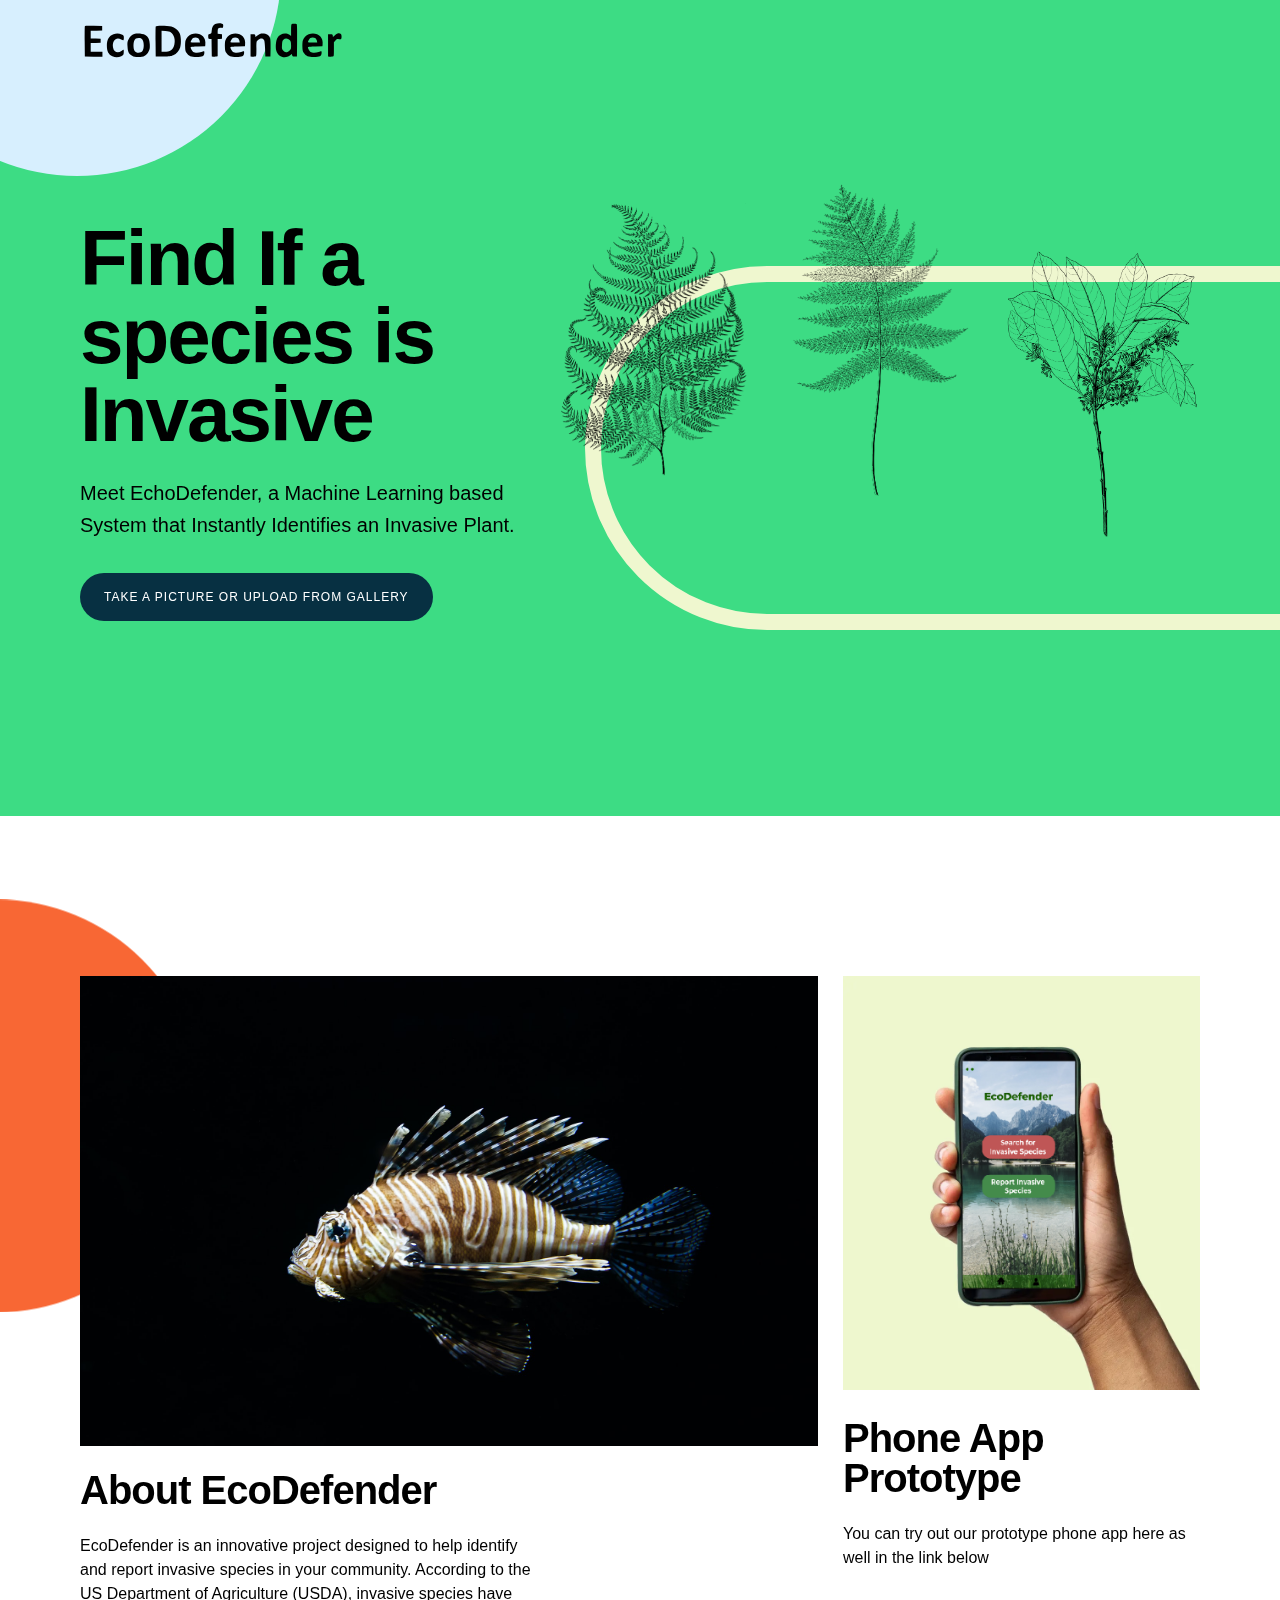
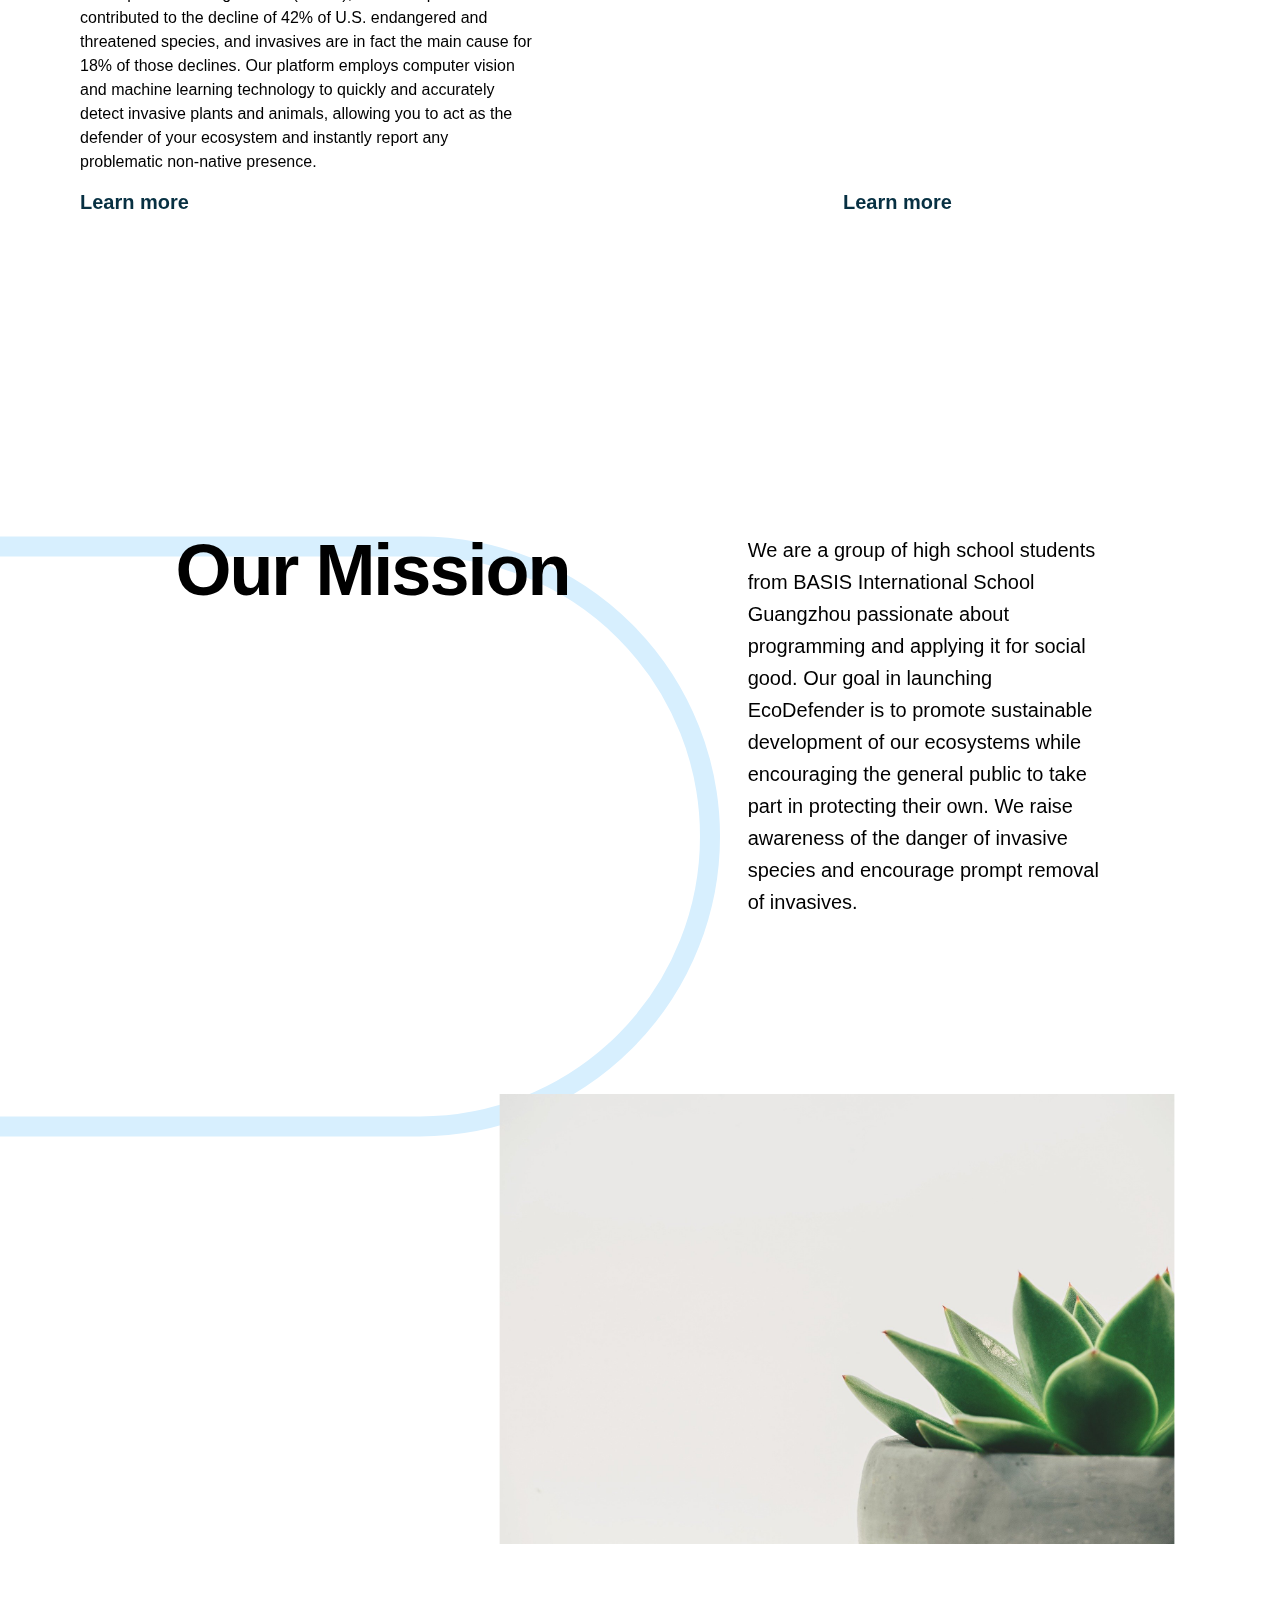
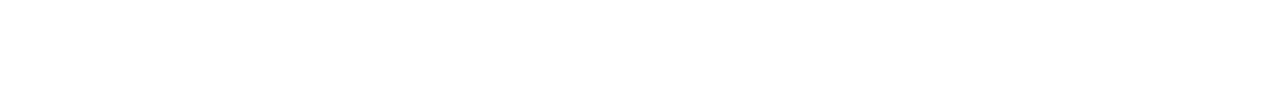
==== commit a1deed3d: "Second Web Page Completed" ====
--- a/index.html
+++ b/index.html
@@ -1,6 +1,6 @@
 <!DOCTYPE html>
 <!-- saved from url=(0055)file:///C:/Users/Jarvis%20Yang/Desktop/EcoDefender.html -->
-+<html lang="en" data-lang="en_hk" dir="ltr" class="has-js js-focus-visiblehas-js js-focus-visiblehas-js " data-js-focus-visible="">
+<html lang="en" data-lang="en_hk" dir="ltr" class="has-js js-focus-visiblehas-js js-focus-visiblehas-js " data-js-focus-visible="">
   <head>
     <meta http-equiv="Content-Type" content="text/html; charset=UTF-8"> 
     <title>EcoDefender</title>
@@ -101,19 +101,19 @@
 
 
 
-</header>   <main>
+</header>   
+<main>
   <article>
-  
-    
-  
-  
         <section id="whats-new-on-android" class="hero-featured hero-featured--full-bleed hero-featured--secondary hero-featured--predefined-animation hero-featured--loaded hero-featured--scrollable" data-android-component="hero--featured" data-android-component-config="{'blockCssClass': 'hero-featured' }" data-gtm-vis-first-on-screen-10972521_178="344" data-gtm-vis-total-visible-time-10972521_178="100" data-gtm-vis-has-fired-10972521_178="1">
+          
         <div class="hero-featured__wrapper grid">
+          
           <div class="hero-featured__media-wrapper">
+           
         
         
   
-  <div class="clip-devices clip-devices--loaded clip-devices--animation-end" role="img" aria-label="A group of phones showcasing new features on Android 11" data-android-component="clip-devices" data-android-component-config="{'blockCssClass': 'clip-devices'}">
+              <div class="clip-devices clip-devices--loaded clip-devices--animation-end" role="img" aria-label="A group of phones showcasing new features on Android 11" data-android-component="clip-devices" data-android-component-config="{'blockCssClass': 'clip-devices'}">
       <div class="clip-devices__mask-wrapper">
               <cloud-image src="https://lh3.googleusercontent.com/Bj81xyShnLyGMaQR943PR3mffwkFUiQalZsSoh1iM-CW7R0CBKOd-b1FWA8-zsd0lSAaehACpH9fRWLK3KVJzZy8p-VUnhlIcU2g1U8" alt="" class="clip-devices__main-device cloud-image--portrait is-loaded" width="150" md="240" lg="320" cache-ttl="e365"><img src="img/plant2.png" alt=""></cloud-image>
   
@@ -135,17 +135,18 @@
           </div>
         </div>
       </div>
-    </div>
+              </div>
           </div>
           <div class="hero-featured__copy-wrapper">
               <h1 class="is-2 is-2--scale">Find If a species is Invasive</h1>
               <p class="is-copy-m">Meet  EchoDefender, a Machine Learning based System that Instantly Identifies an Invasive Plant.</p>
   
       
-      <a href="https://www.google.com" class="cta cta--is-1" aria-label="Learn more: Introducing Android 11." data-g-config="{'eventLabel': 'learn more', 'moduleName': 'hero-featured', 'linkUrl': '/android-11/', 'eventCategory': 'module interactions', 'title': 'cta'}">Take A Picture or Upload From Gallery</a>
+      <a href="SubPages/CamPage.html" class="cta cta--is-1" aria-label="Learn more: Introducing Android 11." data-g-config="{'eventLabel': 'learn more', 'moduleName': 'hero-featured', 'linkUrl': '/android-11/', 'eventCategory': 'module interactions', 'title': 'cta'}">Take A Picture or Upload From Gallery</a>
   
           </div>
         </div>
+        
         <div class="hero-featured__background background--blue-sky"></div>
       </section>
       <section id="home-two-up-feature" class="content-twoup content-twoup--primary content-twoup--featured " data-gtm-vis-first-on-screen-10972521_178="86566" data-gtm-vis-total-visible-time-10972521_178="100" data-gtm-vis-has-fired-10972521_178="1">
@@ -194,8 +195,6 @@
           </div>
   </div></div>
       </section>
-
- 
       <section id="homepage-devices-everything-everyone" class="scrollable-media scrollable-media--primary" data-gtm-vis-first-on-screen-10972521_178="2054853" data-gtm-vis-total-visible-time-10972521_178="100" data-gtm-vis-has-fired-10972521_178="1">
 
         <div class="scrollable-media__wrapper grid">
@@ -220,110 +219,11 @@
             background-shapes__sausage--brand
           background-shapes__65afc2c42340caa47768aafe1fa99b86">
         </div>
-</div></section>
-  
-    
-  
-  
-    
-  
-    
-  
-  
-    
-  
-    
-  
-  
-    
-  
-    
-  
-  
-    
-  
-    
-  
-  
-    
-  
-    
-  
-  
-    
-  
-    
-  
-  
-    
-        
-  
-  
-  
-    
-  
-  
-        
-  
-    
-  
-  
-    
-  
-  
-    
-  
-  
-    
-  
-    
-  
-  
-    
-  
-    
-  
-  
-    
-  
-    
-  
-  
-    
-  
-    
-  
-  
-    
-  
-    
-  
-  
-    
-  
-  
-    
-  
-  
-    
-  
-    
-  
-  
-    
-                </article>    </main>
-  
-  
-  
-  
-  
-  
-  
-  
-  
-  
-  
+      </div>
+    </section>
+  </article>   
+</main>
       <script defer="" src="./EDv2_files/main.min.js.download"></script>
     
   </body>
-</html>+</html>
--- a/EDv2_files/main.min.css
+++ b/EDv2_files/main.min.css
@@ -0,0 +1,26 @@
+.background--shamrock{background-color:#3ddc84}.background--blue-sky{background-color:#d7effe}.background--white{background-color:#fff}.background--cornflower-blue{background-color:#4285f4}.background--burning-orange{background-color:#f86734}.background--green-tea{background-color:#eff7cf}:root{--color-is-1: #000;--color-is-2: #fff;--color-is-3: #3ddc84;--color-is-4: #d7effe;--color-is-5: #4285f4;--color-is-6: #073042;--color-is-7: #eff7cf;--color-is-8: #fff;--color-is-9: #fff;--color-is-10: #707173;--color-is-11: #4c4c4c;--color-is-12: #eff7cf;--color-is-13: #e9e9e9;--color-is-14: rgba(7,48,66,0.1)}.theme--dark{--color-is-1: #fff;--color-is-2: #000;--color-is-3: #000;--color-is-4: #073042;--color-is-5: #073042;--color-is-6: #fff;--color-is-7: #073042;--color-is-8: #2d2d2d;--color-is-9: #8ab4f8;--color-is-10: #10151c;--color-is-11: #000;--color-is-12: #073042;--color-is-13: #4c4c4c;--color-is-14: #fff;background-color:#000}:root{--font-family-base: Roboto,Helvetica,Arial,sans-serif;--font-family-headings: Android Euclid,Roboto,Helvetica,Arial,sans-serif}[lang='ja']{--font-family-base: Roboto,Noto Sans JP,Helvetica,Arial,sans-serif;--font-family-headings: Android Euclid,Noto Sans JP,Helvetica,Arial,sans-serif}[lang='ko']{--font-family-base: Roboto,Noto Sans KR,Helvetica,Arial,sans-serif;--font-family-headings: Android Euclid,Noto Sans KR,Helvetica,Arial,sans-serif}[lang='ru']{--font-family-base: Roboto Cyrillic,Helvetica,Arial,sans-serif;--font-family-headings: Android Euclid,Roboto Cyrillic,Helvetica,Arial,sans-serif}[lang='hi']{--font-family-base: Roboto,Noto Sans,Helvetica,Arial,sans-serif;--font-family-headings: Android Euclid,Noto Sans,Helvetica,Arial,sans-serif}[data-lang='zh-CN_cn']{--font-family-base: Roboto,Noto Sans SC,Helvetica,Arial,sans-serif;--font-family-headings: Android Euclid,Noto Sans SC,Helvetica,Arial,sans-serif}[data-lang='zh-HK_hk']{--font-family-base: Roboto,Noto Sans HK,Helvetica,Arial,sans-serif;--font-family-headings: Android Euclid,Noto Sans HK,Helvetica,Arial,sans-serif}[data-lang='zh-TW_tw']{--font-family-base: Roboto,Noto Sans TC,Helvetica,Arial,sans-serif;--font-family-headings: Android Euclid,Noto Sans TC,Helvetica,Arial,sans-serif}:root{--font-size-heading-1: 5.5rem;--font-size-heading-2: 3.5rem;--font-size-heading-3: 3rem;--font-size-heading-4: 2.5rem;--font-size-heading-5: 2rem;--font-size-heading-6: 1.5rem;--font-size-heading-7: 1rem;--font-size-heading-8: .875rem;--font-size-scaling-2: var(--font-size-heading-2);--font-size-scaling-3: var(--font-size-heading-3);--copy-size-l: 1.5rem;--copy-size-m: 1.125rem;--copy-size-s: 1rem;--eyebrow: .75rem}[lang='da'],[lang='de'],[lang='es'],[lang='fr'],[lang='id'],[lang='it'],[lang='nb'],[lang='pt'],[lang='ru'],[lang='sv']{--font-size-heading-1: 3.5rem;--font-size-heading-2: 3rem;--font-size-heading-3: 2.5rem;--font-size-heading-4: 2rem;--font-size-heading-5: 1.5rem;--font-size-heading-6: 1.125rem;--font-size-heading-7: 1rem;--font-size-scaling-2: var(--font-size-heading-2);--font-size-scaling-3: var(--font-size-heading-3)}:root{--font-weight-accordion-1: 500}[lang='hi']{--font-weight-accordion-1: 700}:root{--line-height-accordion-1: 24px;--line-height-heading-s: 24px;--line-height-heading: 1}[lang='hi'],[lang='th'],[lang='zh']{--line-height-accordion-1: 30px;--line-height-heading-s: 30px;--line-height-heading: 1.25}.grid-space-wrap{padding:96px 0}.grid,.container{margin:0 16px}.grid{display:grid;grid-column-gap:6.67%;grid-template-columns:repeat(4, minmax(0, 1fr))}.carousel--bg-blue-sky::before,.carousel-slider,.content-default--full-bleed .content-default__media-wrapper,.content-twoup--secondary .content-twoup__content-wrapper::after,.hero-featured__background{margin-left:calc(50% - 50vw);margin-right:calc(50% - 50vw)}@-webkit-keyframes pulse{10%{opacity:.1;transform:scale(1.5)}50%{opacity:.2;transform:scale(1.8)}70%{opacity:.1;transform:scale(1.5)}100%{opacity:0;transform:scale(1)}}@keyframes pulse{10%{opacity:.1;transform:scale(1.5)}50%{opacity:.2;transform:scale(1.8)}70%{opacity:.1;transform:scale(1.5)}100%{opacity:0;transform:scale(1)}}@-webkit-keyframes fadein{from{opacity:0}to{opacity:1}}@keyframes fadein{from{opacity:0}to{opacity:1}}@-webkit-keyframes pulse-blur{0%{opacity:0;transform:translate(-50%, 0) scale(0)}40%{opacity:1}100%{opacity:0;transform:translate(-50%, 0) scale(1.1)}}@keyframes pulse-blur{0%{opacity:0;transform:translate(-50%, 0) scale(0)}40%{opacity:1}100%{opacity:0;transform:translate(-50%, 0) scale(1.1)}}@-webkit-keyframes pulse-blur-desktop{0%{opacity:0;transform:translate(0, -50%) scale(0)}40%{opacity:1}100%{opacity:0;transform:translate(0, -50%) scale(1.1)}}@keyframes pulse-blur-desktop{0%{opacity:0;transform:translate(0, -50%) scale(0)}40%{opacity:1}100%{opacity:0;transform:translate(0, -50%) scale(1.1)}}@-webkit-keyframes fadeInOut{0%{opacity:0}20%{opacity:1;transform:translateY(-15px)}80%{opacity:1;transform:translateY(-15px)}100%{opacity:0}}@keyframes fadeInOut{0%{opacity:0}20%{opacity:1;transform:translateY(-15px)}80%{opacity:1;transform:translateY(-15px)}100%{opacity:0}}@-webkit-keyframes shake{0%{transform:rotate(0deg)}13%{transform:rotate(10deg)}39%{transform:rotate(-8deg)}52%{transform:rotate(-11deg)}65%{transform:rotate(0deg)}78%{transform:rotate(-8deg)}100%{transform:rotate(0)}}@keyframes shake{0%{transform:rotate(0deg)}13%{transform:rotate(10deg)}39%{transform:rotate(-8deg)}52%{transform:rotate(-11deg)}65%{transform:rotate(0deg)}78%{transform:rotate(-8deg)}100%{transform:rotate(0)}}.carousel-slider{display:flex;-webkit-overflow-scrolling:touch;-ms-overflow-style:none;overflow-x:auto;overflow-y:hidden;padding-bottom:2rem;-ms-scroll-snap-type:x mandatory;scroll-snap-type:x mandatory;scrollbar-width:none}.carousel-slider::-webkit-scrollbar{display:none}.cta{cursor:pointer;display:inline-block;font-family:var(--font-family-headings);text-decoration:none;width:auto}.cta>*{pointer-events:none}.cta--is-1{align-items:center;background-color:#073042;border-radius:100px;color:#fff;display:inline-flex;font-size:0.75rem;font-weight:500;height:48px;justify-content:center;letter-spacing:0.0625rem;line-height:0.875rem;padding:12px 24px;text-align:center;text-transform:uppercase;transition:color .3s linear}.cta--is-1:active,.cta--is-1:focus,.cta--is-1:hover{color:#3ddc84}.cta--is-2{align-items:center;background-color:transparent;color:#073042;display:inline-flex;font-size:1.25rem;font-weight:600;line-height:1.5rem}.cta--is-2>.cta__icon{color:currentColor;flex-shrink:0;height:24px;margin-left:10px;transition:transform .3s linear;vertical-align:middle;width:24px}.cta--is-2>.cta__external{transform:rotate(-45deg)}.cta--is-2:active>.cta__icon:not(.cta__external),.cta--is-2:focus>.cta__icon:not(.cta__external),.cta--is-2:hover>.cta__icon:not(.cta__external){transform:translateX(8px)}.cta--is-2:active>.cta__icon.cta__external,.cta--is-2:focus>.cta__icon.cta__external,.cta--is-2:hover>.cta__icon.cta__external{transform:translate(4px, -4px) rotate(-45deg)}.cta--is-3{background-color:transparent;color:#000;font:700 2.5rem/2.5rem var(--font-family-headings);letter-spacing:-0.0625rem;transition:color .3s linear}.cta--is-3>.cta__icon{height:24px;margin-left:8px;transition:transform .3s linear;width:24px}.cta--is-3>.cta__external{transform:rotate(-45deg)}.cta--is-3:active,.cta--is-3:focus,.cta--is-3:hover{color:#757575}.cta--is-3:active>.cta__icon:not(.cta__external),.cta--is-3:focus>.cta__icon:not(.cta__external),.cta--is-3:hover>.cta__icon:not(.cta__external){transform:translateX(8px)}.cta--is-3:active>.cta__icon.cta__external,.cta--is-3:focus>.cta__icon.cta__external,.cta--is-3:hover>.cta__icon.cta__external{transform:translateX(8px) rotate(-45deg)}.cta--is-4{background-color:transparent;color:#000;font:400 1rem/1.5rem var(--font-family-base);transition:all .3s linear}.cta--is-4 .cta__icon{display:none;height:18px;margin-left:4px;vertical-align:middle;width:18px}.cta--is-4>.cta__external{color:#000;display:inline;transform:rotate(-45deg);transition:all .3s linear}.cta--is-4:active,.cta--is-4:focus,.cta--is-4:hover{color:#757575}.cta--is-4:active>.cta__external,.cta--is-4:focus>.cta__external,.cta--is-4:hover>.cta__external{color:#757575;transform:translate(4px, -4px) rotate(-45deg)}.cta--is-5,.cta--is-5:focus{background-color:#fff;border:1px solid #073042;border-radius:32px;color:#073042;font-size:0.75rem;font-weight:500;letter-spacing:0.0625rem;line-height:1.5rem;padding:12px 24px;text-transform:uppercase;transition:background-color .3s ease, color .3s ease}.cta--is-5.is-active,.cta--is-5:hover{background-color:#073042;color:#fff}.cta--is-6{background:#fff;border-radius:32px;box-shadow:0 2px 8px rgba(0,0,0,0.2);color:#073042;font-size:0.75rem;font-weight:500;letter-spacing:0.0625rem;line-height:1.5rem;padding:12px 24px;text-transform:uppercase;transition:color .3s linear}.cta--is-6:active,.cta--is-6:focus,.cta--is-6:hover{color:rgba(7,48,66,0.7)}.cta--back{align-items:center;background-color:transparent;border:0;color:#fff;display:inline-flex;font-size:1.25rem;font-weight:600;line-height:1.5rem}.cta--back>.cta__icon{color:currentColor;flex-shrink:0;height:24px;margin-right:10px;transform:rotate(-180deg);transition:transform .3s linear;vertical-align:middle;width:24px}.cta--back:active>.cta__icon,.cta--back:focus>.cta__icon,.cta--back:hover>.cta__icon{transform:rotate(-180deg) translateX(8px)}.footer-default{background-color:var(--color-is-2);font-family:var(--font-family-base);padding-top:60px;position:relative;z-index:30}.footer-default__logo{grid-column:1/-1;transform:translateX(-10px)}.footer-default__logo-icon{color:#000;height:17px;width:110px}.footer-default__nav{align-items:flex-start;display:grid;grid-column:1/-1;grid-template-columns:1fr;margin:0;padding:0 0 60px}.footer-default__item{align-items:center;display:flex;flex-flow:column;justify-content:center}.footer-default__cross{box-sizing:content-box;color:var(--color-is-1);display:block;height:12px;min-width:20px;padding:0 5px;transform:rotate(0);transition:transform .5s;width:12px}.footer-default__button{background-color:var(--color-is-2);border:1px solid var(--color-is-2);border-bottom-color:#c6c6c6;color:var(--color-is-1);display:flex;font:500 0.75rem/1rem var(--font-family-headings);justify-content:space-between;letter-spacing:0.0625rem;padding:40px 5px 8px 0;pointer-events:none;text-align:left;text-decoration:none;text-transform:uppercase;width:100%}.footer-default__title{cursor:pointer;width:100%}.footer-default__title[aria-expanded=false]+.footer-default__nav-subitem{max-height:0;opacity:0;padding:0;transition:opacity 1.5s, visibility 1.5s, max-height .5s, padding .5s;visibility:hidden}.footer-default__title[aria-expanded=true] .footer-default__cross{transform:rotate(-135deg)}.footer-default__nav-subitem{max-height:750px;opacity:1;overflow:hidden;padding:20px 0 0;position:relative;transition:opacity 1s, visibility 1s, max-height .75s ease-in, padding .75s;width:100%}.footer-default__nav-subitem .cta{display:inline-block;padding:8px 0}.footer-default__nav-list>.cta{color:var(--color-is-1);white-space:normal}.footer-default__nav-list>.cta>.cta__external{color:var(--color-is-1)}.footer-default__nav-list:last-child>.cta{padding-bottom:8px}.footer-default__colophon{background-color:var(--color-is-2);padding:40px 16px;width:100%}.footer-default__colophon .language-selector{display:inline-block}.footer-default__links{align-items:center;display:grid;grid-template-columns:1fr;margin:0 auto}.footer-default__policy{align-items:center;grid-column:1;grid-row:2}.footer-default__policy>.cta,.footer-default__policy .language-selector{margin:24px 24px 0 0}.footer-default__policy>.cta:active,.footer-default__policy>.cta:focus,.footer-default__policy>.cta:hover,.footer-default__nav-list>.cta:active,.footer-default__nav-list>.cta:focus,.footer-default__nav-list>.cta:hover{color:#757575}.footer-default__policy>.cta:active>.cta__external,.footer-default__policy>.cta:focus>.cta__external,.footer-default__policy>.cta:hover>.cta__external,.footer-default__nav-list>.cta:active>.cta__external,.footer-default__nav-list>.cta:focus>.cta__external,.footer-default__nav-list>.cta:hover>.cta__external{color:#757575}.footer-default__policy>.cta{color:var(--color-is-1)}.footer-default__policy>.cta>.icon--svg{display:none}.footer-default__footnote{color:var(--color-is-1);font:0.75rem/1.7 var(--font-family-base);margin:16px 0 0;width:80%}.footer-default__footnote p{margin:0}html[lang='da'] .footer-default__footnote p,html[lang='ja'] .footer-default__footnote p,html[lang='ko'] .footer-default__footnote p,html[lang='nb'] .footer-default__footnote p,html[lang='ru'] .footer-default__footnote p,html[lang='sv'] .footer-default__footnote p{font-size:0.875rem}.footer-default__footnote a{color:#073042}.header-default{--animation-delay-multiplier: .07s;--animation-waiting-time: .5s;background-color:var(--color-is-2);grid-template-rows:70px;height:70px;position:relative;transform-style:preserve-3d;transition:background-color 0.3s linear,transform 0.3s cubic-bezier(0.35, 0, 0.25, 1);width:100%;z-index:50}.header-default::after{background-color:#000;content:'';height:0;left:0;opacity:.5;position:absolute;top:0;visibility:hidden;width:100%;z-index:1}.header-default--search-open::after,.header-default--nav-open::after{height:100vh;opacity:.4;visibility:visible}.header-default--fixed{left:0;position:fixed;right:0;top:0}.header-default--nav-open{background-color:var(--color-is-2)}.header-default--nav-open .search-default,.header-default--nav-open .header-default__hamburger{display:none}.header-default--nav-open .header-default__drawer-close{display:block;right:0}.header-default--nav-open .header-default__drawer-close>*{pointer-events:none}.header-default__wrapper{background-color:transparent;height:100%;position:relative;z-index:10}.header-default--nav-open .header-default__wrapper{background-color:var(--color-is-2)}.header-default--search-open .header-default__wrapper{background-color:var(--color-is-2)}.header-default__grid{height:100%;position:relative}.header-default__drawer{background-color:var(--color-is-2);height:100vh;overflow-y:auto;padding-bottom:200px;position:absolute;right:0;top:69px;transform:translateX(100%);transition:transform .2s ease-in-out, visibility .2s ease-in-out;visibility:hidden;width:100%;z-index:20}.header-default--nav-open .header-default__drawer{transform:translateX(0);visibility:visible}.header-default__drawer-close{-webkit-appearance:none;-moz-appearance:none;appearance:none;background-color:transparent;border:0;cursor:pointer;display:none;position:absolute;right:16px;top:20px}.header-default__drawer-close:hover>.header-default__drawer-close-icon,.header-default__drawer-close:focus>.header-default__drawer-close-icon{opacity:.7}.header-default__drawer-close-icon{color:var(--color-is-1);height:24px;width:24px}.header-default__button{-webkit-appearance:none;-moz-appearance:none;appearance:none;background-color:transparent;border:0;cursor:pointer;grid-row:1;padding:0}.header-default__button:hover>.header-default__button-icon,.header-default__button:focus>.header-default__button-icon{opacity:.7}.header-default__button-icon{height:24px;width:24px}.header-default__hamburger{align-self:center;color:var(--color-is-1);grid-column-start:4;justify-self:flex-end;position:relative;transition:color .3s ease-in}.header-default__hamburger>*{pointer-events:none}.header-default__hamburger::after{content:'';height:40px;left:-8px;position:absolute;top:-8px;width:40px}.header-default--search-open .header-default__hamburger{opacity:0;transition:opacity .2s linear, visibility .2s linear;visibility:hidden}.header-default__logo{display:inline-block;height:100%;position:absolute;width:110px}.header-default__logo>*{pointer-events:none}.header-default__logo-container{grid-column-start:1;grid-row:1;position:relative}.header-default__logo-icon{fill:var(--color-is-1);height:70px;position:absolute;transition:fill .3s ease-in;width:100%}.header-default--search-open .header-default__logo{opacity:0;visibility:hidden}.header-default__bar{display:none;opacity:1;transition:opacity .2s ease-out .3s, visibility .2s ease-out .3s;visibility:visible}.header-default__item--active{box-shadow:inset 8px 0 0 -4px;color:var(--color-is-1);transition:color .3s ease-in}.header-default__primary{grid-column:1/-1;padding:80px 0 104px}.header-default__primary-item{margin-bottom:48px;margin-left:-16px;padding-left:16px}.header-default__primary-item:hover>.cta,.header-default__primary-item:focus>.cta{opacity:.7}.header-default__primary-item:last-child{margin-bottom:0}.header-default__primary-item>.cta{color:var(--color-is-1);padding-right:32px;position:relative;transition:color .3s ease-in}.header-default__primary-item .icon--svg{bottom:6px;color:var(--color-is-6);position:absolute}.header-default__secondary{border-top:1px solid #c6c6c6;grid-column:1/-1;padding-top:40px}.header-default__secondary-item{margin-bottom:24px}.header-default__secondary-item.header-default__item--active{padding-left:12px}.header-default__secondary-item>.cta{color:var(--color-is-1);font:400 0.875rem/1.5rem var(--font-family-headings);white-space:normal}.header-default__secondary-item:active>.cta,.header-default__secondary-item:focus>.cta,.header-default__secondary-item:hover>.cta{opacity:.7}.header-default__secondary-item:active .cta__icon:not(.cta__external),.header-default__secondary-item:focus .cta__icon:not(.cta__external),.header-default__secondary-item:hover .cta__icon:not(.cta__external){transform:translateX(4px)}.header-default__secondary-item:active .cta__icon.cta__external,.header-default__secondary-item:focus .cta__icon.cta__external,.header-default__secondary-item:hover .cta__icon.cta__external{transform:translateX(4px) rotate(-45deg)}.header-default__secondary .icon--svg{color:var(--color-is-6);vertical-align:bottom}.header-default__language{grid-column:1/-1}.header-default--transparent{background-color:transparent;position:fixed;transform:translateZ(0)}.header-default--transparent .header-default__logo-icon{--wipe-progress: 0%;-webkit-clip-path:polygon(100% 0%, 0% 0%, 0% var(--wipe-progress), 100% var(--wipe-progress));clip-path:polygon(100% 0%, 0% 0%, 0% var(--wipe-progress), 100% var(--wipe-progress));transform:translateY(40px);transition:fill 0.3s ease-in,transform 1.5s ease var(--animation-waiting-time),-webkit-clip-path 2s ease var(--animation-waiting-time);transition:fill 0.3s ease-in,clip-path 2s ease var(--animation-waiting-time),transform 1.5s ease var(--animation-waiting-time);transition:fill 0.3s ease-in,clip-path 2s ease var(--animation-waiting-time),transform 1.5s ease var(--animation-waiting-time),-webkit-clip-path 2s ease var(--animation-waiting-time)}.header-default--in-transition{background-color:var(--color-is-2)}.language-selector{display:table;position:relative}.language-selector:hover .language-selector__icon,.language-selector:focus .language-selector__icon{color:#757575}.language-selector:hover .language-selector__globe,.language-selector:focus .language-selector__globe{color:#757575}.language-selector__globe{color:var(--color-is-1);height:16px;vertical-align:sub;width:16px}.language-selector__select{-webkit-appearance:none;-moz-appearance:none;appearance:none;background:none;border:0;box-sizing:content-box;color:var(--color-is-1);cursor:pointer;font:500 1rem/1.4 var(--font-family-base);line-height:1.5rem;margin:0 8px 0 5px;max-width:100%;padding-right:21px}.language-selector__select:hover,.language-selector__select:focus{color:#757575}.language-selector__select:hover+.language-selector__icon,.language-selector__select:focus+.language-selector__icon{fill:#757575}.language-selector__icon{color:var(--color-is-1);height:24px;pointer-events:none;position:absolute;right:10px;top:0;width:10px}.search-default{align-items:center;display:flex;grid-row:1;height:100%;margin:0;overflow:hidden;position:absolute;right:30px;width:30px}.search-default--open{grid-column:1/6;overflow:initial;padding-top:2px;position:absolute;right:0;width:100%}.search-default__label{display:none}.search-default__icon{color:var(--color-is-1);height:24px;transition:color .3s ease-in;width:24px}.search-default__open,.search-default__close{-webkit-appearance:none;-moz-appearance:none;appearance:none;background:transparent;border:0;cursor:pointer;position:relative;right:0;transition:color .3s linear;width:34px}.search-default__open>*,.search-default__close>*{pointer-events:none}.search-default__open::after,.search-default__close::after{content:'';height:40px;left:-8px;position:absolute;top:-8px;width:40px}.search-default__open:hover,.search-default__open:focus,.search-default__close:hover,.search-default__close:focus{opacity:.7}.search-default__input,.search-default__close{opacity:0;transition:opacity .3s ease-in;visibility:hidden}.search-default--open .search-default__input,.search-default--open .search-default__close{opacity:1;visibility:visible}.search-default--open .search-default__input:hover,.search-default--open .search-default__input:focus,.search-default--open .search-default__close:hover,.search-default--open .search-default__close:focus{opacity:.7}.search-default__input{-webkit-appearance:none;-moz-appearance:none;appearance:none;background-color:transparent;border:0;border-bottom:1px solid var(--color-is-1);border-radius:0;color:var(--color-is-1);font-family:var(--font-family-headings);height:24px;margin:0 13px;outline:none;padding:5px;width:100%}.search-default__input::-webkit-search-decoration,.search-default__input::-webkit-search-cancel-button,.search-default__input::-webkit-search-results-button,.search-default__input::-webkit-search-results-decoration{display:none}.search-default__open:hover>.search-default__icon,.search-default__open:focus>.search-default__icon{color:var(--color-is-1)}.social-network{display:flex;padding:0}.social-network__item{height:24px;margin:0 30px 0 0;width:24px}.social-network__item:last-child{margin-right:0}.social-network__icon{color:var(--color-is-6);height:24px;width:24px}.social-network__link{display:block}.social-network__link>*{pointer-events:none}.social-network__link:hover>.social-network__icon,.social-network__link:focus>.social-network__icon{color:#757575}.sticky-dialog{background-color:#fff;bottom:0;box-shadow:0 0 12px 0 rgba(0,0,0,0.25);overflow:hidden;position:fixed;right:0;transform:translateX(0);transition:opacity 300ms ease-out, visibility 300ms ease-out;z-index:60}.sticky-dialog.is-overlay{background-color:rgba(0,0,0,0.2);left:0;max-width:initial;position:fixed;top:0;width:100%}.sticky-dialog.show-close-btn .sticky-dialog__close{opacity:1;visibility:visible}.sticky-dialog.is-open{bottom:0}.sticky-dialog.is-closed{opacity:0;transform:translateX(100%);visibility:hidden}.sticky-dialog__close{background:none;border:none;cursor:pointer;height:24px;opacity:0;overflow:hidden;padding:0;position:absolute;right:27px;text-indent:160%;top:10px;transition:opacity 400ms;transition-delay:800ms;visibility:hidden;white-space:nowrap;width:24px;z-index:1}.sticky-dialog__close::before,.sticky-dialog__close::after{background-color:#000;content:'';height:18px;left:11px;position:absolute;top:2px;width:2px}.sticky-dialog__close::before{transform:rotate(45deg)}.sticky-dialog__close::after{transform:rotate(-45deg)}.survey-default{background-color:#fff;bottom:0;color:#263238;font-weight:300;height:auto;line-height:1.6;max-height:360px;right:0;transition:max-height 800ms ease;width:100%}.survey-default.full-height{height:100%;max-height:100vh;overflow:auto;position:fixed}.survey-default__intro{grid-column:1/4;margin:0}.survey-default__cta-container{display:flex;grid-column:1/-1;justify-content:space-between}.survey-default__legend{text-transform:none}.survey-default__cta-back,.survey-default__cta-next{min-width:140px}.survey-default__cta-back.hidden,.survey-default__cta-next.hidden{display:none}.survey-default__cta-next{border:none;margin-left:auto}.survey-default__form{display:flex;flex-direction:column;min-height:100%;position:relative;z-index:10}.survey-default__form fieldset{border:none}.survey-default__form ul{padding:0}.survey-default__form li{list-style:none;margin-bottom:5px}.survey-default__panel-container{margin-bottom:auto;opacity:1;transition:opacity 200ms ease-in-out}.survey-default__panel-container.fade{opacity:0}.survey-default__panel-container.centered{margin-top:auto}.survey-default__field{color:#073042}.survey-default__field .expandable-field__textarea{border:1px solid #052f43;margin-top:32px;max-height:100px;padding:13px;resize:vertical}.survey-default__field .expandable-field__bottom-text{color:#757575;margin-top:16px}.survey-default__alert{align-items:center;display:none;margin:0;padding:30px 16px 0;z-index:10}.survey-default__alert.is-visible{display:flex}.survey-default__alert-icon{height:27px;margin-right:12px;width:27px}.survey-default__controls{display:flex;justify-content:space-between;padding:32px 16px;z-index:10}.survey-default__close{display:none}.survey-default__close.is-visible{bottom:15px;display:block;position:absolute;right:15px}.survey-default .background-shapes{overflow:hidden}.survey-default .background-shapes div{visibility:hidden}.survey-default .background-shapes .background-shapes__full-circle--green-tea{grid-area:topleft;height:432px;transform:translate(270px, 200px);transition:transform 800ms;width:432px}.survey-default .background-shapes .background-shapes__full-circle--blue-sky{grid-area:topleft;height:276px;transition:transform 800ms;width:276px}.survey-default .background-shapes .background-shapes__full-circle--cornflower{grid-area:topleft;height:432px;transition:transform 800ms;width:432px}.survey-default .background-shapes .background-shapes__sausage--shamrock{border-width:20px;grid-area:topleft;height:196px;transition:transform 800ms;width:369px}.survey-default .background-shapes .background-shapes__sausage--burning-orange{border-width:20px;height:369px;transition:transform 800ms;width:196px}.survey-default .background-shapes .background-shapes__logo{grid-area:topleft;transform:translate(50%, 100vh);transition:transform 800ms}.survey-default__ui-start .background-shapes .background-shapes__full-circle--green-tea{transform:translate(270px, 200px);visibility:visible}.survey-default__ui-2 .background-shapes .background-shapes__full-circle--green-tea{transform:translate(calc(100% - 203px), calc(100vh - 50% - 80px));visibility:visible}.survey-default__ui-3 .background-shapes .background-shapes__full-circle--green-tea{transform:translate(calc(100% - 203px), -250px);visibility:visible}.survey-default__ui-3 .background-shapes .background-shapes__full-circle--blue-sky{transform:translate(calc(100% - 30px), 150vh)}.survey-default__ui-4 .background-shapes .background-shapes__full-circle--green-tea{transform:translate(calc(100% - 203px), -100%);visibility:visible}.survey-default__ui-4 .background-shapes .background-shapes__full-circle--blue-sky{transform:translate(calc(100% - 30px), 150vh);visibility:visible}.survey-default__ui-4 .background-shapes .background-shapes__sausage--shamrock{transform:translate(calc(100% - 130px), 200vh)}.survey-default__ui-5 .background-shapes .background-shapes__full-circle--green-tea{transform:translate(calc(100% - 203px), -100%)}.survey-default__ui-5 .background-shapes .background-shapes__full-circle--blue-sky{transform:translate(calc(100% - 30px), calc(100vh - 210px));visibility:visible}.survey-default__ui-5 .background-shapes .background-shapes__sausage--shamrock{transform:translate(calc(100% - 130px), 200vh);visibility:visible}.survey-default__ui-6 .background-shapes .background-shapes__full-circle--blue-sky{transform:translate(calc(100% - 30px), -100%);visibility:visible}.survey-default__ui-6 .background-shapes .background-shapes__sausage--shamrock{transform:translate(calc(100% - 130px), 50vh);visibility:visible}.survey-default__ui-6 .background-shapes .background-shapes__sausage--burning-orange{transform:translate(120px, 200vh)}.survey-default__ui-7 .background-shapes .background-shapes__full-circle--blue-sky{transform:translate(calc(100% - 30px), -100%)}.survey-default__ui-7 .background-shapes .background-shapes__sausage--shamrock{transform:translate(calc(100% - 130px), -100%);visibility:visible}.survey-default__ui-7 .background-shapes .background-shapes__sausage--burning-orange{transform:translate(120px, 200vh);visibility:visible}.survey-default__ui-8 .background-shapes .background-shapes__sausage--shamrock{transform:translate(calc(100% - 130px), -100%)}.survey-default__ui-8 .background-shapes .background-shapes__sausage--burning-orange{transform:translate(120px, -50%);visibility:visible}.survey-default__ui-8 .background-shapes .background-shapes__full-circle--cornflower{transform:translate(calc(100% - 161px), 150vh)}.survey-default__ui-9 .background-shapes .background-shapes__sausage--burning-orange{transform:translate(120px, -100%);visibility:visible}.survey-default__ui-9 .background-shapes .background-shapes__full-circle--cornflower{transform:translate(calc(100% - 190px), calc(100vh - 250px));visibility:visible}.survey-default__ui-9 .background-shapes .background-shapes__logo{transform:translate(50%, calc(100vh))}.survey-default__ui-end .survey-default__controls{display:none}.survey-default__ui-end .background-shapes .background-shapes__full-circle--cornflower{transform:translate(calc(100% - 190px), calc(-100% + 150px));visibility:visible}.survey-default__ui-end .background-shapes .background-shapes__logo{transform:translate(50%, calc(100vh - 150px));visibility:visible}.survey-panel{display:none;flex-direction:column;height:100%;margin:0;opacity:0;overflow-y:auto;padding:50px 16px 32px;transition:opacity 400ms ease-out 400ms}.survey-panel input[type='checkbox']{-webkit-appearance:none;-moz-appearance:none;appearance:none;border:solid 2px rgba(5,47,67,0.3);border-radius:2px;display:inline-block;flex:0 0 auto;height:27px;margin-left:2px;margin-right:10px;min-width:27px;position:relative;vertical-align:middle;width:27px}.survey-panel input[type='checkbox']::before,.survey-panel input[type='checkbox']::after{background:transparent;content:'';display:block;position:absolute;width:2px}.survey-panel input[type='checkbox']::before{height:8px;left:6px;top:11px;transform:rotate(-45deg)}.survey-panel input[type='checkbox']::after{height:14px;right:8px;top:6px;transform:rotate(47deg)}.survey-panel input[type='checkbox']:hover,.survey-panel input[type='checkbox']:focus{border-color:#052f43;cursor:pointer}.survey-panel input[type='checkbox']:checked{background:#3ddc84;border-color:#3ddc84}.survey-panel input[type='checkbox']:checked::after,.survey-panel input[type='checkbox']:checked::before{background:#fff}.survey-panel input[type='radio']{-webkit-appearance:none;-moz-appearance:none;appearance:none;border:solid 2px rgba(5,47,67,0.3);border-radius:50%;display:inline-block;flex:0 0 auto;height:20px;margin-left:2px;margin-right:10px;vertical-align:middle;width:20px}.survey-panel input[type='radio']:hover,.survey-panel input[type='radio']:focus{border-color:#052f43;cursor:pointer}.survey-panel input[type='radio']:checked{background:radial-gradient(ellipse at center, #3ddc84 39%, #fff 40%);border-color:#3ddc84}.survey-panel.survey-panel--start{padding:50px 16px 0}.survey-panel--end{justify-content:center}.survey-panel--end__cta{border:none;max-width:135px}.survey-panel.survey-panel--end{padding-top:0}.survey-panel.is-visible{display:flex;opacity:1;transition:opacity 400ms ease-in 0s}.f-label{display:block}.f-question{display:block}.f-question-list>li{align-items:center;display:flex;margin-bottom:17px}.f-other-field{margin-top:16px}.f-textarea{border:1px solid #052f43;padding:13px;resize:vertical}.f-disclaimer{color:#757575;display:block;margin-top:16px}.f-other-input{margin-top:1em}.f-other:not(:checked)+.f-other-field{display:none}.f-other:checked+.f-other-field{display:block}.expandable-field__textarea,.expandable-field__bottom-text{display:none}.expandable-field--expanded .expandable-field__textarea,.expandable-field--expanded .expandable-field__bottom-text{display:block}.expandable-field__input-field{display:flex;justify-content:flex-start}.cookie-banner{align-content:center;background-color:#fff;bottom:0;box-shadow:0 -1px 3px 0 rgba(0,0,0,0.1);display:flex;flex-flow:column nowrap;font-size:1rem;margin:0;padding:24px 48px 24px 16px;position:fixed;transform:translateY(100%);transition:transform 500ms ease-in;width:100%;z-index:40}.cookie-banner .cookie-banner__copy{line-height:1.5rem;margin-bottom:24px}.cookie-banner .cookie-banner__copy a{color:#073042}.cookie-banner .cookie-banner__cta{align-self:flex-start;text-align:center}.cookie-banner .cookie-banner__cta .cta{border:none;width:136px}.cookie-banner--show{transform:translateY(0)}.header-default--transparent .header-default__logo-icon{--wipe-progress: 100%;transform:translateY(0)}.header-default .header-subnav__toggle-wrapper{box-shadow:inset 0 1px 0 #000}.clip-devices{align-items:center;display:flex;height:100%;opacity:0;position:relative}.clip-devices__shapes{height:100%;position:absolute;width:100%;will-change:opacity, transform;z-index:-1}.clip-devices .background-shapes__sausage{border-width:12px;grid-area:topcenter;height:240px;opacity:0;transform:translate3d(100%, 96px, 0);width:400px;will-change:opacity, transform}.clip-devices .background-shapes__circle-filled{grid-area:topleft;height:240px;opacity:0;transform:translate3d(-40px, -500px, 0);width:240px;will-change:opacity, transform}.clip-devices__mask-wrapper{height:364px;width:100%;will-change:opacity, transform}.clip-devices__main-device{left:50%;max-width:100px;position:absolute;transform:translate3d(-50%, 0, 0) scale(1.5);will-change:transform;z-index:1}.clip-devices__main-device img{height:auto;width:100%}.clip-devices__mask{-webkit-backface-visibility:hidden;backface-visibility:hidden;background-color:#3ddc84;border-radius:50%;display:flex;height:360px;left:50%;margin-left:-180px;overflow:hidden;position:absolute;width:360px;will-change:transform;z-index:0}.clip-devices__devices-wrapper{align-self:center;-webkit-backface-visibility:hidden;backface-visibility:hidden;display:flex;height:100%;justify-content:space-between;justify-self:center;padding:0 24px;width:100%;will-change:transform}.clip-devices__device{max-width:100px;opacity:0;transform:translate3d(0, 150%, 0);will-change:transform, opacity}.clip-devices__device img{height:auto;width:100%}.clip-devices--loaded{opacity:1;transition:opacity .2s ease}.clip-devices--loaded .clip-devices__main-device{transform:translate3d(-50%, 0, 0) scale(1);transition:transform .8s ease .2s}.clip-devices--loaded .clip-devices__mask-wrapper{transform:translateY(0);transition:opacity .5s ease .2s}.clip-devices--loaded .clip-devices__mask{transform:scale(3);transition:transform 1s linear .4s}.clip-devices--loaded .clip-devices__shapes,.clip-devices--loaded .clip-devices__devices-wrapper{-webkit-animation-delay:.4s;animation-delay:.4s;-webkit-animation-duration:1s;animation-duration:1s;-webkit-animation-name:deviceWrapperAnimationSmall;animation-name:deviceWrapperAnimationSmall;-webkit-animation-timing-function:linear;animation-timing-function:linear}.clip-devices--loaded .clip-devices__device{opacity:1;transition:opacity .3s ease .4s, transform .75s ease .4s;-moz-transition:opacity .3s ease .6s, transform .75s ease .6s}.clip-devices--loaded .clip-devices__device:first-child{transform:translate3d(0, 40px, 0)}.clip-devices--loaded .clip-devices__device:last-child{transform:translate3d(0, 72px, 0)}.clip-devices--loaded .background-shapes__sausage,.clip-devices--loaded .background-shapes__circle-filled{opacity:1;transition:opacity .1s ease .6s, transform .75s ease .7s;-moz-transition:opacity .1s ease .8s, transform .75s ease .8s}.clip-devices--loaded .background-shapes__sausage{transform:translate3d(0, 96px, 0)}.clip-devices--loaded .background-shapes__circle-filled{transform:translate3d(-40px, -248px, 0)}.clip-devices--animation-end .background-shapes,.clip-devices--animation-end .background-shapes__circle-filled,.clip-devices--animation-end .background-shapes__sausage,.clip-devices--animation-end .clip-devices__device,.clip-devices--animation-end .clip-devices__main-device,.clip-devices--animation-end .clip-devices__shapes,.clip-devices--animation-end .clip-devices__mask,.clip-devices--animation-end .clip-devices__mask-wrapper{transition:none !important}.clip-devices--animation-end .clip-devices__mask{transform:scale(5) translate3d(0, 0, 0)}.clip-devices--animation-end .clip-devices__shapes,.clip-devices--animation-end .clip-devices__devices-wrapper{-webkit-animation-name:unset !important;animation-name:unset !important;transform:scale(.2) translate3d(0, 0, 0)}@-webkit-keyframes deviceWrapperAnimation{0%{transform:scale(1) translate3d(0, 0, 0)}1%{transform:scale(.96154) translate3d(0, 0, 0)}2%{transform:scale(.92593) translate3d(0, 0, 0)}3%{transform:scale(.89286) translate3d(0, 0, 0)}4%{transform:scale(.86207) translate3d(0, 0, 0)}5%{transform:scale(.83333) translate3d(0, 0, 0)}6%{transform:scale(.80645) translate3d(0, 0, 0)}7%{transform:scale(.78125) translate3d(0, 0, 0)}8%{transform:scale(.75758) translate3d(0, 0, 0)}9%{transform:scale(.73529) translate3d(0, 0, 0)}10%{transform:scale(.71429) translate3d(0, 0, 0)}11%{transform:scale(.69444) translate3d(0, 0, 0)}12%{transform:scale(.67568) translate3d(0, 0, 0)}13%{transform:scale(.65789) translate3d(0, 0, 0)}14%{transform:scale(.64103) translate3d(0, 0, 0)}15%{transform:scale(.625) translate3d(0, 0, 0)}16%{transform:scale(.60976) translate3d(0, 0, 0)}17%{transform:scale(.59524) translate3d(0, 0, 0)}18%{transform:scale(.5814) translate3d(0, 0, 0)}19%{transform:scale(.56818) translate3d(0, 0, 0)}20%{transform:scale(.55556) translate3d(0, 0, 0)}21%{transform:scale(.54348) translate3d(0, 0, 0)}22%{transform:scale(.53191) translate3d(0, 0, 0)}23%{transform:scale(.52083) translate3d(0, 0, 0)}24%{transform:scale(.5102) translate3d(0, 0, 0)}25%{transform:scale(.5) translate3d(0, 0, 0)}26%{transform:scale(.4902) translate3d(0, 0, 0)}27%{transform:scale(.48077) translate3d(0, 0, 0)}28%{transform:scale(.4717) translate3d(0, 0, 0)}29%{transform:scale(.46296) translate3d(0, 0, 0)}30%{transform:scale(.45455) translate3d(0, 0, 0)}31%{transform:scale(.44643) translate3d(0, 0, 0)}32%{transform:scale(.4386) translate3d(0, 0, 0)}33%{transform:scale(.43103) translate3d(0, 0, 0)}34%{transform:scale(.42373) translate3d(0, 0, 0)}35%{transform:scale(.41667) translate3d(0, 0, 0)}36%{transform:scale(.40984) translate3d(0, 0, 0)}37%{transform:scale(.40323) translate3d(0, 0, 0)}38%{transform:scale(.39683) translate3d(0, 0, 0)}39%{transform:scale(.39062) translate3d(0, 0, 0)}40%{transform:scale(.38462) translate3d(0, 0, 0)}41%{transform:scale(.37879) translate3d(0, 0, 0)}42%{transform:scale(.37313) translate3d(0, 0, 0)}43%{transform:scale(.36765) translate3d(0, 0, 0)}44%{transform:scale(.36232) translate3d(0, 0, 0)}45%{transform:scale(.35714) translate3d(0, 0, 0)}46%{transform:scale(.35211) translate3d(0, 0, 0)}47%{transform:scale(.34722) translate3d(0, 0, 0)}48%{transform:scale(.34247) translate3d(0, 0, 0)}49%{transform:scale(.33784) translate3d(0, 0, 0)}50%{transform:scale(.33333) translate3d(0, 0, 0)}51%{transform:scale(.32895) translate3d(0, 0, 0)}52%{transform:scale(.32468) translate3d(0, 0, 0)}53%{transform:scale(.32051) translate3d(0, 0, 0)}54%{transform:scale(.31646) translate3d(0, 0, 0)}55%{transform:scale(.3125) translate3d(0, 0, 0)}56%{transform:scale(.30864) translate3d(0, 0, 0)}57%{transform:scale(.30488) translate3d(0, 0, 0)}58%{transform:scale(.3012) translate3d(0, 0, 0)}59%{transform:scale(.29762) translate3d(0, 0, 0)}60%{transform:scale(.29412) translate3d(0, 0, 0)}61%{transform:scale(.2907) translate3d(0, 0, 0)}62%{transform:scale(.28736) translate3d(0, 0, 0)}63%{transform:scale(.28409) translate3d(0, 0, 0)}64%{transform:scale(.2809) translate3d(0, 0, 0)}65%{transform:scale(.27778) translate3d(0, 0, 0)}66%{transform:scale(.27473) translate3d(0, 0, 0)}67%{transform:scale(.27174) translate3d(0, 0, 0)}68%{transform:scale(.26882) translate3d(0, 0, 0)}69%{transform:scale(.26596) translate3d(0, 0, 0)}70%{transform:scale(.26316) translate3d(0, 0, 0)}71%{transform:scale(.26042) translate3d(0, 0, 0)}72%{transform:scale(.25773) translate3d(0, 0, 0)}73%{transform:scale(.2551) translate3d(0, 0, 0)}74%{transform:scale(.25253) translate3d(0, 0, 0)}75%{transform:scale(.25) translate3d(0, 0, 0)}76%{transform:scale(.24752) translate3d(0, 0, 0)}77%{transform:scale(.2451) translate3d(0, 0, 0)}78%{transform:scale(.24272) translate3d(0, 0, 0)}79%{transform:scale(.24038) translate3d(0, 0, 0)}80%{transform:scale(.2381) translate3d(0, 0, 0)}81%{transform:scale(.23585) translate3d(0, 0, 0)}82%{transform:scale(.23364) translate3d(0, 0, 0)}83%{transform:scale(.23148) translate3d(0, 0, 0)}84%{transform:scale(.22936) translate3d(0, 0, 0)}85%{transform:scale(.22727) translate3d(0, 0, 0)}86%{transform:scale(.22523) translate3d(0, 0, 0)}87%{transform:scale(.22321) translate3d(0, 0, 0)}88%{transform:scale(.22124) translate3d(0, 0, 0)}89%{transform:scale(.2193) translate3d(0, 0, 0)}90%{transform:scale(.21739) translate3d(0, 0, 0)}91%{transform:scale(.21552) translate3d(0, 0, 0)}92%{transform:scale(.21368) translate3d(0, 0, 0)}93%{transform:scale(.21186) translate3d(0, 0, 0)}94%{transform:scale(.21008) translate3d(0, 0, 0)}95%{transform:scale(.20833) translate3d(0, 0, 0)}96%{transform:scale(.20661) translate3d(0, 0, 0)}97%{transform:scale(.20492) translate3d(0, 0, 0)}98%{transform:scale(.20325) translate3d(0, 0, 0)}99%{transform:scale(.20161) translate3d(0, 0, 0)}100%{transform:scale(.2) translate3d(0, 0, 0)}}@keyframes deviceWrapperAnimation{0%{transform:scale(1) translate3d(0, 0, 0)}1%{transform:scale(.96154) translate3d(0, 0, 0)}2%{transform:scale(.92593) translate3d(0, 0, 0)}3%{transform:scale(.89286) translate3d(0, 0, 0)}4%{transform:scale(.86207) translate3d(0, 0, 0)}5%{transform:scale(.83333) translate3d(0, 0, 0)}6%{transform:scale(.80645) translate3d(0, 0, 0)}7%{transform:scale(.78125) translate3d(0, 0, 0)}8%{transform:scale(.75758) translate3d(0, 0, 0)}9%{transform:scale(.73529) translate3d(0, 0, 0)}10%{transform:scale(.71429) translate3d(0, 0, 0)}11%{transform:scale(.69444) translate3d(0, 0, 0)}12%{transform:scale(.67568) translate3d(0, 0, 0)}13%{transform:scale(.65789) translate3d(0, 0, 0)}14%{transform:scale(.64103) translate3d(0, 0, 0)}15%{transform:scale(.625) translate3d(0, 0, 0)}16%{transform:scale(.60976) translate3d(0, 0, 0)}17%{transform:scale(.59524) translate3d(0, 0, 0)}18%{transform:scale(.5814) translate3d(0, 0, 0)}19%{transform:scale(.56818) translate3d(0, 0, 0)}20%{transform:scale(.55556) translate3d(0, 0, 0)}21%{transform:scale(.54348) translate3d(0, 0, 0)}22%{transform:scale(.53191) translate3d(0, 0, 0)}23%{transform:scale(.52083) translate3d(0, 0, 0)}24%{transform:scale(.5102) translate3d(0, 0, 0)}25%{transform:scale(.5) translate3d(0, 0, 0)}26%{transform:scale(.4902) translate3d(0, 0, 0)}27%{transform:scale(.48077) translate3d(0, 0, 0)}28%{transform:scale(.4717) translate3d(0, 0, 0)}29%{transform:scale(.46296) translate3d(0, 0, 0)}30%{transform:scale(.45455) translate3d(0, 0, 0)}31%{transform:scale(.44643) translate3d(0, 0, 0)}32%{transform:scale(.4386) translate3d(0, 0, 0)}33%{transform:scale(.43103) translate3d(0, 0, 0)}34%{transform:scale(.42373) translate3d(0, 0, 0)}35%{transform:scale(.41667) translate3d(0, 0, 0)}36%{transform:scale(.40984) translate3d(0, 0, 0)}37%{transform:scale(.40323) translate3d(0, 0, 0)}38%{transform:scale(.39683) translate3d(0, 0, 0)}39%{transform:scale(.39062) translate3d(0, 0, 0)}40%{transform:scale(.38462) translate3d(0, 0, 0)}41%{transform:scale(.37879) translate3d(0, 0, 0)}42%{transform:scale(.37313) translate3d(0, 0, 0)}43%{transform:scale(.36765) translate3d(0, 0, 0)}44%{transform:scale(.36232) translate3d(0, 0, 0)}45%{transform:scale(.35714) translate3d(0, 0, 0)}46%{transform:scale(.35211) translate3d(0, 0, 0)}47%{transform:scale(.34722) translate3d(0, 0, 0)}48%{transform:scale(.34247) translate3d(0, 0, 0)}49%{transform:scale(.33784) translate3d(0, 0, 0)}50%{transform:scale(.33333) translate3d(0, 0, 0)}51%{transform:scale(.32895) translate3d(0, 0, 0)}52%{transform:scale(.32468) translate3d(0, 0, 0)}53%{transform:scale(.32051) translate3d(0, 0, 0)}54%{transform:scale(.31646) translate3d(0, 0, 0)}55%{transform:scale(.3125) translate3d(0, 0, 0)}56%{transform:scale(.30864) translate3d(0, 0, 0)}57%{transform:scale(.30488) translate3d(0, 0, 0)}58%{transform:scale(.3012) translate3d(0, 0, 0)}59%{transform:scale(.29762) translate3d(0, 0, 0)}60%{transform:scale(.29412) translate3d(0, 0, 0)}61%{transform:scale(.2907) translate3d(0, 0, 0)}62%{transform:scale(.28736) translate3d(0, 0, 0)}63%{transform:scale(.28409) translate3d(0, 0, 0)}64%{transform:scale(.2809) translate3d(0, 0, 0)}65%{transform:scale(.27778) translate3d(0, 0, 0)}66%{transform:scale(.27473) translate3d(0, 0, 0)}67%{transform:scale(.27174) translate3d(0, 0, 0)}68%{transform:scale(.26882) translate3d(0, 0, 0)}69%{transform:scale(.26596) translate3d(0, 0, 0)}70%{transform:scale(.26316) translate3d(0, 0, 0)}71%{transform:scale(.26042) translate3d(0, 0, 0)}72%{transform:scale(.25773) translate3d(0, 0, 0)}73%{transform:scale(.2551) translate3d(0, 0, 0)}74%{transform:scale(.25253) translate3d(0, 0, 0)}75%{transform:scale(.25) translate3d(0, 0, 0)}76%{transform:scale(.24752) translate3d(0, 0, 0)}77%{transform:scale(.2451) translate3d(0, 0, 0)}78%{transform:scale(.24272) translate3d(0, 0, 0)}79%{transform:scale(.24038) translate3d(0, 0, 0)}80%{transform:scale(.2381) translate3d(0, 0, 0)}81%{transform:scale(.23585) translate3d(0, 0, 0)}82%{transform:scale(.23364) translate3d(0, 0, 0)}83%{transform:scale(.23148) translate3d(0, 0, 0)}84%{transform:scale(.22936) translate3d(0, 0, 0)}85%{transform:scale(.22727) translate3d(0, 0, 0)}86%{transform:scale(.22523) translate3d(0, 0, 0)}87%{transform:scale(.22321) translate3d(0, 0, 0)}88%{transform:scale(.22124) translate3d(0, 0, 0)}89%{transform:scale(.2193) translate3d(0, 0, 0)}90%{transform:scale(.21739) translate3d(0, 0, 0)}91%{transform:scale(.21552) translate3d(0, 0, 0)}92%{transform:scale(.21368) translate3d(0, 0, 0)}93%{transform:scale(.21186) translate3d(0, 0, 0)}94%{transform:scale(.21008) translate3d(0, 0, 0)}95%{transform:scale(.20833) translate3d(0, 0, 0)}96%{transform:scale(.20661) translate3d(0, 0, 0)}97%{transform:scale(.20492) translate3d(0, 0, 0)}98%{transform:scale(.20325) translate3d(0, 0, 0)}99%{transform:scale(.20161) translate3d(0, 0, 0)}100%{transform:scale(.2) translate3d(0, 0, 0)}}@-webkit-keyframes deviceWrapperAnimationSmall{0%{transform:scale(1) translate3d(0, 0, 0)}1%{transform:scale(.98039) translate3d(0, 0, 0)}2%{transform:scale(.96154) translate3d(0, 0, 0)}3%{transform:scale(.9434) translate3d(0, 0, 0)}4%{transform:scale(.92593) translate3d(0, 0, 0)}5%{transform:scale(.90909) translate3d(0, 0, 0)}6%{transform:scale(.89286) translate3d(0, 0, 0)}7%{transform:scale(.87719) translate3d(0, 0, 0)}8%{transform:scale(.86207) translate3d(0, 0, 0)}9%{transform:scale(.84746) translate3d(0, 0, 0)}10%{transform:scale(.83333) translate3d(0, 0, 0)}11%{transform:scale(.81967) translate3d(0, 0, 0)}12%{transform:scale(.80645) translate3d(0, 0, 0)}13%{transform:scale(.79365) translate3d(0, 0, 0)}14%{transform:scale(.78125) translate3d(0, 0, 0)}15%{transform:scale(.76923) translate3d(0, 0, 0)}16%{transform:scale(.75758) translate3d(0, 0, 0)}17%{transform:scale(.74627) translate3d(0, 0, 0)}18%{transform:scale(.73529) translate3d(0, 0, 0)}19%{transform:scale(.72464) translate3d(0, 0, 0)}20%{transform:scale(.71429) translate3d(0, 0, 0)}21%{transform:scale(.70423) translate3d(0, 0, 0)}22%{transform:scale(.69444) translate3d(0, 0, 0)}23%{transform:scale(.68493) translate3d(0, 0, 0)}24%{transform:scale(.67568) translate3d(0, 0, 0)}25%{transform:scale(.66667) translate3d(0, 0, 0)}26%{transform:scale(.65789) translate3d(0, 0, 0)}27%{transform:scale(.64935) translate3d(0, 0, 0)}28%{transform:scale(.64103) translate3d(0, 0, 0)}29%{transform:scale(.63291) translate3d(0, 0, 0)}30%{transform:scale(.625) translate3d(0, 0, 0)}31%{transform:scale(.61728) translate3d(0, 0, 0)}32%{transform:scale(.60976) translate3d(0, 0, 0)}33%{transform:scale(.60241) translate3d(0, 0, 0)}34%{transform:scale(.59524) translate3d(0, 0, 0)}35%{transform:scale(.58824) translate3d(0, 0, 0)}36%{transform:scale(.5814) translate3d(0, 0, 0)}37%{transform:scale(.57471) translate3d(0, 0, 0)}38%{transform:scale(.56818) translate3d(0, 0, 0)}39%{transform:scale(.5618) translate3d(0, 0, 0)}40%{transform:scale(.55556) translate3d(0, 0, 0)}41%{transform:scale(.54945) translate3d(0, 0, 0)}42%{transform:scale(.54348) translate3d(0, 0, 0)}43%{transform:scale(.53763) translate3d(0, 0, 0)}44%{transform:scale(.53191) translate3d(0, 0, 0)}45%{transform:scale(.52632) translate3d(0, 0, 0)}46%{transform:scale(.52083) translate3d(0, 0, 0)}47%{transform:scale(.51546) translate3d(0, 0, 0)}48%{transform:scale(.5102) translate3d(0, 0, 0)}49%{transform:scale(.50505) translate3d(0, 0, 0)}50%{transform:scale(.5) translate3d(0, 0, 0)}51%{transform:scale(.49505) translate3d(0, 0, 0)}52%{transform:scale(.4902) translate3d(0, 0, 0)}53%{transform:scale(.48544) translate3d(0, 0, 0)}54%{transform:scale(.48077) translate3d(0, 0, 0)}55%{transform:scale(.47619) translate3d(0, 0, 0)}56%{transform:scale(.4717) translate3d(0, 0, 0)}57%{transform:scale(.46729) translate3d(0, 0, 0)}58%{transform:scale(.46296) translate3d(0, 0, 0)}59%{transform:scale(.45872) translate3d(0, 0, 0)}60%{transform:scale(.45455) translate3d(0, 0, 0)}61%{transform:scale(.45045) translate3d(0, 0, 0)}62%{transform:scale(.44643) translate3d(0, 0, 0)}63%{transform:scale(.44248) translate3d(0, 0, 0)}64%{transform:scale(.4386) translate3d(0, 0, 0)}65%{transform:scale(.43478) translate3d(0, 0, 0)}66%{transform:scale(.43103) translate3d(0, 0, 0)}67%{transform:scale(.42735) translate3d(0, 0, 0)}68%{transform:scale(.42373) translate3d(0, 0, 0)}69%{transform:scale(.42017) translate3d(0, 0, 0)}70%{transform:scale(.41667) translate3d(0, 0, 0)}71%{transform:scale(.41322) translate3d(0, 0, 0)}72%{transform:scale(.40984) translate3d(0, 0, 0)}73%{transform:scale(.4065) translate3d(0, 0, 0)}74%{transform:scale(.40323) translate3d(0, 0, 0)}75%{transform:scale(.4) translate3d(0, 0, 0)}76%{transform:scale(.39683) translate3d(0, 0, 0)}77%{transform:scale(.3937) translate3d(0, 0, 0)}78%{transform:scale(.39062) translate3d(0, 0, 0)}79%{transform:scale(.3876) translate3d(0, 0, 0)}80%{transform:scale(.38462) translate3d(0, 0, 0)}81%{transform:scale(.38168) translate3d(0, 0, 0)}82%{transform:scale(.37879) translate3d(0, 0, 0)}83%{transform:scale(.37594) translate3d(0, 0, 0)}84%{transform:scale(.37313) translate3d(0, 0, 0)}85%{transform:scale(.37037) translate3d(0, 0, 0)}86%{transform:scale(.36765) translate3d(0, 0, 0)}87%{transform:scale(.36496) translate3d(0, 0, 0)}88%{transform:scale(.36232) translate3d(0, 0, 0)}89%{transform:scale(.35971) translate3d(0, 0, 0)}90%{transform:scale(.35714) translate3d(0, 0, 0)}91%{transform:scale(.35461) translate3d(0, 0, 0)}92%{transform:scale(.35211) translate3d(0, 0, 0)}93%{transform:scale(.34965) translate3d(0, 0, 0)}94%{transform:scale(.34722) translate3d(0, 0, 0)}95%{transform:scale(.34483) translate3d(0, 0, 0)}96%{transform:scale(.34247) translate3d(0, 0, 0)}97%{transform:scale(.34014) translate3d(0, 0, 0)}98%{transform:scale(.33784) translate3d(0, 0, 0)}99%{transform:scale(.33557) translate3d(0, 0, 0)}100%{transform:scale(.33333) translate3d(0, 0, 0)}}@keyframes deviceWrapperAnimationSmall{0%{transform:scale(1) translate3d(0, 0, 0)}1%{transform:scale(.98039) translate3d(0, 0, 0)}2%{transform:scale(.96154) translate3d(0, 0, 0)}3%{transform:scale(.9434) translate3d(0, 0, 0)}4%{transform:scale(.92593) translate3d(0, 0, 0)}5%{transform:scale(.90909) translate3d(0, 0, 0)}6%{transform:scale(.89286) translate3d(0, 0, 0)}7%{transform:scale(.87719) translate3d(0, 0, 0)}8%{transform:scale(.86207) translate3d(0, 0, 0)}9%{transform:scale(.84746) translate3d(0, 0, 0)}10%{transform:scale(.83333) translate3d(0, 0, 0)}11%{transform:scale(.81967) translate3d(0, 0, 0)}12%{transform:scale(.80645) translate3d(0, 0, 0)}13%{transform:scale(.79365) translate3d(0, 0, 0)}14%{transform:scale(.78125) translate3d(0, 0, 0)}15%{transform:scale(.76923) translate3d(0, 0, 0)}16%{transform:scale(.75758) translate3d(0, 0, 0)}17%{transform:scale(.74627) translate3d(0, 0, 0)}18%{transform:scale(.73529) translate3d(0, 0, 0)}19%{transform:scale(.72464) translate3d(0, 0, 0)}20%{transform:scale(.71429) translate3d(0, 0, 0)}21%{transform:scale(.70423) translate3d(0, 0, 0)}22%{transform:scale(.69444) translate3d(0, 0, 0)}23%{transform:scale(.68493) translate3d(0, 0, 0)}24%{transform:scale(.67568) translate3d(0, 0, 0)}25%{transform:scale(.66667) translate3d(0, 0, 0)}26%{transform:scale(.65789) translate3d(0, 0, 0)}27%{transform:scale(.64935) translate3d(0, 0, 0)}28%{transform:scale(.64103) translate3d(0, 0, 0)}29%{transform:scale(.63291) translate3d(0, 0, 0)}30%{transform:scale(.625) translate3d(0, 0, 0)}31%{transform:scale(.61728) translate3d(0, 0, 0)}32%{transform:scale(.60976) translate3d(0, 0, 0)}33%{transform:scale(.60241) translate3d(0, 0, 0)}34%{transform:scale(.59524) translate3d(0, 0, 0)}35%{transform:scale(.58824) translate3d(0, 0, 0)}36%{transform:scale(.5814) translate3d(0, 0, 0)}37%{transform:scale(.57471) translate3d(0, 0, 0)}38%{transform:scale(.56818) translate3d(0, 0, 0)}39%{transform:scale(.5618) translate3d(0, 0, 0)}40%{transform:scale(.55556) translate3d(0, 0, 0)}41%{transform:scale(.54945) translate3d(0, 0, 0)}42%{transform:scale(.54348) translate3d(0, 0, 0)}43%{transform:scale(.53763) translate3d(0, 0, 0)}44%{transform:scale(.53191) translate3d(0, 0, 0)}45%{transform:scale(.52632) translate3d(0, 0, 0)}46%{transform:scale(.52083) translate3d(0, 0, 0)}47%{transform:scale(.51546) translate3d(0, 0, 0)}48%{transform:scale(.5102) translate3d(0, 0, 0)}49%{transform:scale(.50505) translate3d(0, 0, 0)}50%{transform:scale(.5) translate3d(0, 0, 0)}51%{transform:scale(.49505) translate3d(0, 0, 0)}52%{transform:scale(.4902) translate3d(0, 0, 0)}53%{transform:scale(.48544) translate3d(0, 0, 0)}54%{transform:scale(.48077) translate3d(0, 0, 0)}55%{transform:scale(.47619) translate3d(0, 0, 0)}56%{transform:scale(.4717) translate3d(0, 0, 0)}57%{transform:scale(.46729) translate3d(0, 0, 0)}58%{transform:scale(.46296) translate3d(0, 0, 0)}59%{transform:scale(.45872) translate3d(0, 0, 0)}60%{transform:scale(.45455) translate3d(0, 0, 0)}61%{transform:scale(.45045) translate3d(0, 0, 0)}62%{transform:scale(.44643) translate3d(0, 0, 0)}63%{transform:scale(.44248) translate3d(0, 0, 0)}64%{transform:scale(.4386) translate3d(0, 0, 0)}65%{transform:scale(.43478) translate3d(0, 0, 0)}66%{transform:scale(.43103) translate3d(0, 0, 0)}67%{transform:scale(.42735) translate3d(0, 0, 0)}68%{transform:scale(.42373) translate3d(0, 0, 0)}69%{transform:scale(.42017) translate3d(0, 0, 0)}70%{transform:scale(.41667) translate3d(0, 0, 0)}71%{transform:scale(.41322) translate3d(0, 0, 0)}72%{transform:scale(.40984) translate3d(0, 0, 0)}73%{transform:scale(.4065) translate3d(0, 0, 0)}74%{transform:scale(.40323) translate3d(0, 0, 0)}75%{transform:scale(.4) translate3d(0, 0, 0)}76%{transform:scale(.39683) translate3d(0, 0, 0)}77%{transform:scale(.3937) translate3d(0, 0, 0)}78%{transform:scale(.39062) translate3d(0, 0, 0)}79%{transform:scale(.3876) translate3d(0, 0, 0)}80%{transform:scale(.38462) translate3d(0, 0, 0)}81%{transform:scale(.38168) translate3d(0, 0, 0)}82%{transform:scale(.37879) translate3d(0, 0, 0)}83%{transform:scale(.37594) translate3d(0, 0, 0)}84%{transform:scale(.37313) translate3d(0, 0, 0)}85%{transform:scale(.37037) translate3d(0, 0, 0)}86%{transform:scale(.36765) translate3d(0, 0, 0)}87%{transform:scale(.36496) translate3d(0, 0, 0)}88%{transform:scale(.36232) translate3d(0, 0, 0)}89%{transform:scale(.35971) translate3d(0, 0, 0)}90%{transform:scale(.35714) translate3d(0, 0, 0)}91%{transform:scale(.35461) translate3d(0, 0, 0)}92%{transform:scale(.35211) translate3d(0, 0, 0)}93%{transform:scale(.34965) translate3d(0, 0, 0)}94%{transform:scale(.34722) translate3d(0, 0, 0)}95%{transform:scale(.34483) translate3d(0, 0, 0)}96%{transform:scale(.34247) translate3d(0, 0, 0)}97%{transform:scale(.34014) translate3d(0, 0, 0)}98%{transform:scale(.33784) translate3d(0, 0, 0)}99%{transform:scale(.33557) translate3d(0, 0, 0)}100%{transform:scale(.33333) translate3d(0, 0, 0)}}.bundle-devices-animation{height:100%;opacity:0;padding-bottom:112px}.bundle-devices-animation__devices-wrapper{align-items:center;display:flex;height:100%;justify-content:space-between;min-height:306px;position:relative}.bundle-devices-animation__device{display:block;transform:translate3d(0, 150%, 0);width:31%;will-change:opacity, transform}.bundle-devices-animation--devices-2 .bundle-devices-animation__device{width:43%}.bundle-devices-animation__device img{height:auto;width:100%}.bundle-devices-animation__shapes{height:100%;left:0;margin:0 auto;max-width:1440px;position:absolute;right:0;top:0;width:100%;z-index:-1}.bundle-devices-animation .background-shapes__circle-filled{grid-area:topleft;height:408px;opacity:0;transform:translate3d(-100%, 0, 0);width:408px;will-change:opacity, transform}.bundle-devices-animation--loaded{opacity:1;transition:opacity .2s ease}.bundle-devices-animation--loaded .bundle-devices-animation__device{transform:translate3d(0, 32px, 0);transition:opacity .1s ease .4s, transform 1s ease .6s}.bundle-devices-animation--loaded .bundle-devices-animation__device:nth-child(2){transform:translate3d(0, -8px, 0);transition:opacity .1s ease .3s, transform 1s ease .4s}.bundle-devices-animation--loaded .bundle-devices-animation__device:nth-child(3){transition:opacity .1s ease .5s, transform 1s ease .85s}.bundle-devices-animation--loaded .background-shapes__circle-filled{opacity:1;transform:translate3d(-64px, -172px, 0);transition:opacity .1s ease .4s, transform 1.2s ease .2s}.google-features-on-android{display:flex;height:100%}.has-js .google-features-on-android__device:nth-child(1){transform:translateY(66%)}.has-js .google-features-on-android__device:nth-child(2){transform:translateY(79%)}.has-js .google-features-on-android__device:nth-child(3){transform:translateY(93%)}.google-features-on-android__devices-wrapper{display:flex;height:330px;justify-content:space-evenly;width:100%}.google-features-on-android__device{display:block;position:relative}.google-features-on-android__device,.google-features-on-android__device img{width:103px}.google-features-on-android__device:nth-child(1){left:-6px;top:60px}.google-features-on-android__device:nth-child(2){left:-2px;top:8px}.google-features-on-android__device:nth-child(3){left:4px;top:-40px}.google-features-on-android__shapes{height:100%;left:0;position:absolute;top:0;width:100%;z-index:-1}.google-features-on-android .background-shapes--primary .background-shapes__sausage-filled{grid-area:topleft;height:205px;transform:translate3d(-150%, -122px, 0);width:438px}.google-features-on-android .background-shapes--primary .background-shapes__circle-filled{grid-area:bottomright;height:408px;transform:translate3d(150%, -7%, 0);width:408px}.google-features-on-android .background-shapes--secondary .background-shapes__circle-filled{grid-area:middleleft;height:408px;transform:translate3d(-60%, -180%, 0);width:408px}.google-features-on-android--loaded .google-features-on-android__device:nth-child(1),.google-features-on-android--loaded .google-features-on-android__device:nth-child(2),.google-features-on-android--loaded .google-features-on-android__device:nth-child(3){transform:translateY(0);transition:transform 3s cubic-bezier(0.23, 1, 0.32, 1) 1s}.google-features-on-android--loaded .background-shapes--primary .background-shapes__sausage-filled,.google-features-on-android--loaded .background-shapes--primary .background-shapes__circle-filled{transition:transform 1.5s cubic-bezier(0.215, 0.61, 0.355, 1) 1s}.google-features-on-android--loaded .background-shapes--secondary .background-shapes__sausage-filled,.google-features-on-android--loaded .background-shapes--secondary .background-shapes__circle-filled{transition:transform 1.5s cubic-bezier(0.215, 0.61, 0.355, 1) 1s}.google-features-on-android--loaded .background-shapes--primary .background-shapes__sausage-filled,.no-js .google-features-on-android .background-shapes--primary .background-shapes__sausage-filled{transform:translate3d(-267px, -122px, 0)}.google-features-on-android--loaded .background-shapes--primary .background-shapes__circle-filled,.no-js .google-features-on-android .background-shapes--primary .background-shapes__circle-filled{transform:translate3d(-38%, -7%, 0)}.google-features-on-android--loaded .background-shapes--secondary .background-shapes__circle-filled,.no-js .google-features-on-android .background-shapes--secondary .background-shapes__circle-filled{transform:translate3d(-19%, -107%, 0)}.copy-to-clipboard{align-items:center;display:flex}.copy-to-clipboard__dialog{background-color:#fff;box-shadow:4px 14px 29px rgba(0,0,0,0.2);display:none;left:0;margin:0 auto;overflow:hidden;padding:24px;position:absolute;right:0;top:100px;width:280px;z-index:20}.copy-to-clipboard__dialog--show{display:block}.copy-to-clipboard__dialog label{display:block;font-size:1.25rem;text-align:left;text-transform:uppercase}.copy-to-clipboard__input{background-color:transparent;border:none;border-bottom:1px solid #c6c6c6;margin-bottom:16px;padding-bottom:16px;text-overflow:ellipsis;width:100%}.copy-to-clipboard__message{font-size:1.25rem;line-height:2rem;text-transform:uppercase}.copy-to-clipboard__copy-link{-webkit-appearance:none;-moz-appearance:none;appearance:none;background-color:transparent;border-color:transparent;cursor:pointer;height:100%}.carousel{grid-template-rows:[masthead] auto [carousel] auto [progress-bar] auto 96px;position:relative}.carousel__masthead{grid-column:1/-1;grid-column-gap:6.67%;grid-row:masthead;padding:96px 0 64px 0}.carousel__items-wrapper{grid-row:carousel}.carousel__progress-bar{grid-column:1/-1;grid-row:progress-bar;z-index:1}.carousel--bg-blue-sky::before{background-color:#d7effe;content:'';grid-column:1 / -1;grid-row:1 / -1;z-index:-1}.carousel--bg-blue-sky .carousel__items-wrapper{padding-bottom:0}.carousel--bg-blue-sky .carousel-slider__item .carousel-slider__card-body{margin-bottom:32px}.carousel--bg-blue-sky .carousel-slider__item .cta{margin-bottom:0}.carousel-slider{align-items:stretch;display:flex;grid-column:1/ -1;grid-row:carousel;-webkit-overflow-scrolling:touch;overflow-x:auto;overflow-y:hidden;padding-bottom:27px;position:relative;transform:translate(0);z-index:10}.carousel-slider::after{content:'';display:block;flex:0 0 4px;height:100px}.carousel-slider::before{content:'';display:block;flex:0 0 16px;height:100px}.carousel-slider__card{align-content:space-between;background-color:#fff;box-shadow:4px 20px 47px 0 rgba(0,0,0,0.1);cursor:pointer;display:flex;flex:0 0 calc(100% - 32px);flex-flow:wrap;margin-right:16px;max-width:312px;min-height:344px;overflow:hidden;padding:32px 32px 27px;position:relative;text-decoration:none}.carousel-slider__card:hover,.carousel-slider__card:focus{box-shadow:4px 20px 20px 0 rgba(0,0,0,0.17)}.carousel-slider__card:hover>.carousel-slider__active-bg,.carousel-slider__card:focus>.carousel-slider__active-bg{transform:scale(10);transition:transform .7s ease-out}.carousel-slider__card>.cta{display:inline-block;margin-right:24px;position:relative;z-index:10}.carousel-slider__card>.cta .cta__icon{position:absolute}.carousel-slider__card>.cta:hover+.carousel-slider__active-bg,.carousel-slider__card>.cta:focus+.carousel-slider__active-bg{transform:scale(10);transition:transform .5s ease-out}.carousel-slider__active-bg{background-color:#3ddc84;border-radius:50%;bottom:0;content:'';height:9rem;left:-55%;margin:auto;position:absolute;top:50%;transform:scale(1);transform-origin:left center;transition:transform .25s ease-in;width:9rem;z-index:1}.carousel-slider__item{display:flex;flex:0 0 calc(100% - 32px);flex-direction:column;padding-right:16px}.carousel-slider__item>.cta{margin-top:auto}.carousel-slider--with-bodies>.cta{margin-bottom:48px}.carousel-slider__image{display:block;margin-bottom:32px;width:100%}.modal-opener .carousel-slider__image{margin-bottom:0}.carousel-slider__image img{display:block;height:100%;width:100%}.carousel-slider__card-heading{margin-bottom:48px;z-index:10}.carousel-slider--with-bodies .carousel-slider__card-heading{margin-bottom:32px}.carousel-slider--with-bodies .carousel-slider__card-body{margin-bottom:0}.carousel-slider__visor{display:grid;flex-grow:1;height:0%;position:relative}.carousel-slider__front-panel,.carousel-slider__back-panel{transition:opacity 200ms ease-in-out, visibility 200ms ease-in-out}.carousel-slider__front-panel{display:flex;flex-direction:column;grid-column:1/-1;grid-row:1;height:100%;justify-content:space-between;opacity:1}.carousel-slider__visor--open .carousel-slider__front-panel{opacity:0;visibility:hidden}.carousel-slider__back-panel{grid-column:1/-1;grid-row:1;opacity:0;visibility:hidden;width:100%}.carousel-slider__back-panel>*:not(button){opacity:0;transform:translateY(50%);transition:opacity 300ms ease-out,transform 300ms cubic-bezier(0.175, 0.885, 0.32, 1.275)}.carousel-slider__back-panel>.is-6{margin-bottom:16px}.carousel-slider__visor--open .carousel-slider__back-panel{opacity:1;visibility:visible}.carousel-slider__visor--open .carousel-slider__back-panel>*:not(button){opacity:1;transform:translateY(0)}.carousel-slider__button{background-color:transparent;border:0}.carousel-slider__button>.icon--svg{border:1px solid #e7ebec;border-radius:50%;height:27px;margin-left:8px;padding:8px;pointer-events:none;width:27px}.carousel-slider__button--open{margin-bottom:3px;margin-top:auto}.carousel-slider__button--close{margin-bottom:16px}.carousel-slider__button--close>.icon--svg{transform:rotate(180deg)}.carousel-slider .modal-opener{margin-bottom:32px}.carousel-progress{align-self:end;background:#fff;display:none;grid-template-columns:repeat(2, 50%);grid-template-rows:[top-spacing] 32px [progress-bar] auto [navigation-buttons] auto;opacity:0;position:relative;transition:opacity .5s ease-in-out;width:100%}.carousel-progress::before,.carousel-progress::after{background:#fff;bottom:0;content:'';position:absolute;top:0;width:16px}.carousel-progress::before{right:100%}.carousel-progress::after{left:100%}.carousel-progress__bar[value]{-webkit-appearance:none;-moz-appearance:none;appearance:none;grid-column:1/-1;grid-row:progress-bar;height:4px;width:100%}.carousel-progress__bar[value]::-webkit-progress-bar{background-color:#e9e9e9;border-radius:3px}.carousel-progress__bar[value]::-webkit-progress-value{background-color:#073042;border-radius:3px}.carousel-progress--origin .carousel-progress__back{opacity:.2;pointer-events:none}.carousel-progress--destination .carousel-progress__next{opacity:.2;pointer-events:none}.carousel-progress--buttons-shown .carousel-progress__back,.carousel-progress--buttons-shown .carousel-progress__next{display:block}.carousel-progress__back,.carousel-progress__next{background:none;border:none;cursor:pointer;display:none;grid-column:-1/1;grid-row:navigation-buttons;justify-self:end;margin-top:16px;padding:4px}.carousel-progress__back>*,.carousel-progress__next>*{pointer-events:none}.carousel-progress__back-icon,.carousel-progress__next-icon{height:16px;padding:2px;width:16px}.carousel-progress__back{margin-right:32px}.carousel-progress__back-icon{transform:scale(-1)}.carousel-progress--visible{display:grid;opacity:1}.carousel--bg-blue-sky .carousel-progress,.carousel--bg-blue-sky .carousel-progress::before,.carousel--bg-blue-sky .carousel-progress::after{background-color:transparent}.carousel--bg-blue-sky .carousel-progress__bar{background-color:#fff;border:0}.carousel--bg-blue-sky .carousel-progress__bar::-webkit-progress-bar{background-color:#fff}.carousel--bg-blue-sky .carousel-progress__bar::-webkit-progress-value,.carousel--bg-blue-sky .carousel-progress__bar::-moz-progress-bar{background-color:#404040}.carousel__masthead .cta{align-self:flex-start;margin-top:8px}.carousel .carousel-slider__item>.cta.cta--is-video{margin-bottom:0}.content-default{overflow:hidden;position:relative}.content-default__wrapper{grid-template-rows:[first-row] auto [second-row] auto}.content-default__media-wrapper{display:grid;grid-column:1/5;grid-row:second-row;position:relative}.content-default--go-apps .content-default__media-wrapper{grid-row:first-row;margin-top:96px}.content-default__media-wrapper video{align-self:center}.content-default__image{display:flex}.content-default__image img{height:100%;width:100%}.content-default--scale-media .content-default__image{justify-content:center}.content-default--scale-media .content-default__image img{width:186px}.content-default__video{width:100%}.content-default__copy-wrapper{color:var(--color-is-1);grid-column:1/5;grid-row:first-row;margin:96px auto 48px}.content-default--go-apps .content-default__copy-wrapper{grid-row:second-row;margin:96px auto 96px}.content-default--a11-statue .content-default__copy-wrapper{grid-column:1/-1;margin:96px auto 0}.content-default--a11-statue .content-default__wrapper::after{background-color:#d7effe;content:'';display:block;grid-column:1/-1;grid-row:1/-1;height:100%;margin-left:calc(50% - 50vw);margin-right:calc(50% - 50vw);width:100vw;z-index:-1}.content-default__icon img{width:40px}.content-default--reversed .content-default__copy-wrapper{grid-column:1/-1;grid-row:second-row;margin:65px auto 96px}.content-default--reversed .content-default__media-wrapper{grid-column:1/-1;grid-row:first-row}.content-default--a11-featured-content .content-default__copy-wrapper{margin:96px 0 64px}.content-default--a11-featured-content .content-default__media-wrapper{align-items:center;margin-bottom:96px}.content-default--a11-featured-content .content-default__media-wrapper .content-default__image{margin-top:0;position:relative}.content-default--story-hub-featured{background-color:#eff7cf}.content-default--secondary{--color-is-1: #fff}.content-default--secondary::before{background-color:#073042;content:'';height:100%;left:0;position:absolute;top:0;width:100%;z-index:-1}.content-default--secondary .is-eyebrow,.content-default--secondary .cta,.content-default--secondary .content-default__heading,.content-default--secondary .content-default__copy{color:currentColor}.content-default--tertiary::before{background-color:#d7effe;content:'';height:100%;left:0;position:absolute;top:0;width:100%;z-index:-1}.content-default--quaternary::before{background-color:#eff7cf;content:'';height:100%;left:0;position:absolute;top:0;width:100%;z-index:-1}.content-default--quinary{--color-is-1: #fff}.content-default--quinary::before{background-color:#4285f4;content:'';height:100%;left:0;position:absolute;top:0;width:100%;z-index:-1}.content-default--quinary .cta:focus{outline-color:currentColor}.content-default--quinary .is-eyebrow,.content-default--quinary .cta,.content-default--quinary .content-default__heading,.content-default--quinary .content-default__copy{color:currentColor}.content-default--a11-android-auto .content-default__copy-wrapper{margin:60px auto 96px}.content-twoup__content-wrapper{grid-template-rows:auto 96px [first-offering] auto 64px [second-offering] auto 96px;position:relative}.content-twoup--remove-margin-top .content-twoup__content-wrapper{grid-template-rows:auto 0 [first-offering] auto 64px [second-offering] auto 96px}.content-twoup--remove-margin-bottom .content-twoup__content-wrapper{grid-template-rows:auto 96px [first-offering] auto 64px [second-offering] auto 0}.content-twoup--remove-all .content-twoup__content-wrapper{grid-template-rows:auto 0 [first-offering] auto 64px [second-offering] auto 0}.content-twoup__image img{width:100%}.content-twoup__modal-button{margin-bottom:24px;width:100%}.content-twoup__offering{display:flex;flex-direction:column;flex-wrap:wrap;grid-column:1 / -1;grid-row:first-offering}.content-twoup__offering+.content-twoup__offering{grid-column:1 / -1;grid-row:second-offering}.content-twoup__offering-cta{margin-bottom:64px}.content-twoup__offering-cta:last-child{margin-bottom:0}.content-twoup__offering-heading{margin-bottom:24px}.content-twoup__offering-body{margin-bottom:16px}.content-twoup__offering-image{margin-bottom:24px;overflow:hidden;width:100%}.content-twoup__offering-image img{height:auto;width:100%}.content-twoup__offering-image noscript{height:100%;width:100%}.content-twoup--with-masthead .content-twoup__content-wrapper{grid-template-rows:auto 96px [masthead] auto 32px [first-offering] auto 64px [second-offering] auto 96px}.content-twoup--secondary .content-twoup__content-wrapper::after{background-color:#d7effe;content:'';grid-area:1/1/-1/-1;height:25.555%;z-index:-1}.content-twoup__content-wrapper{grid-template-rows:auto 96px [first-offering] auto 64px [second-offering] auto 96px;position:relative}.content-twoup--remove-margin-top .content-twoup__content-wrapper{grid-template-rows:auto 0 [first-offering] auto 64px [second-offering] auto 96px}.content-twoup--remove-margin-bottom .content-twoup__content-wrapper{grid-template-rows:auto 96px [first-offering] auto 64px [second-offering] auto 0}.content-twoup--remove-all .content-twoup__content-wrapper{grid-template-rows:auto 0 [first-offering] auto 64px [second-offering] auto 0}.content-twoup__image img{width:100%}.content-twoup__modal-button{margin-bottom:24px;width:100%}.content-twoup__offering{display:flex;flex-direction:column;flex-wrap:wrap;grid-column:1 / -1;grid-row:first-offering}.content-twoup__offering+.content-twoup__offering{grid-column:1 / -1;grid-row:second-offering}.content-twoup__offering-cta{margin-bottom:64px}.content-twoup__offering-cta:last-child{margin-bottom:0}.content-twoup__offering-heading{margin-bottom:24px}.content-twoup__offering-body{margin-bottom:16px}.content-twoup__offering-image{margin-bottom:24px;overflow:hidden;width:100%}.content-twoup__offering-image img{height:auto;width:100%}.content-twoup__offering-image noscript{height:100%;width:100%}.content-twoup--with-masthead .content-twoup__content-wrapper{grid-template-rows:auto 96px [masthead] auto 32px [first-offering] auto 64px [second-offering] auto 96px}.content-twoup--secondary .content-twoup__content-wrapper::after{background-color:#d7effe;content:'';grid-area:1/1/-1/-1;height:25.555%;z-index:-1}.content-twoup--featured .content-twoup__offering-heading{font-size:2rem;line-height:var(--line-height-heading);margin-bottom:16px}.hero-featured{max-height:816px;overflow:hidden;position:relative;z-index:1}.hero-featured__background{content:'';height:100%;position:absolute;top:0;width:100%;z-index:-10}.hero-featured__wrapper{grid-template-rows:var(--small-margin-top, 96px) [copy-row] auto [media-row] auto}.hero-featured__media-wrapper{grid-column:1/-1;grid-row:media-row;z-index:0}.hero-featured__copy-wrapper{grid-column:1/-1;grid-row:copy-row;margin-bottom:64px;z-index:10}.hero-featured__copy-wrapper .is-2{margin-bottom:24px}.hero-featured__shapes{height:100%;left:0;position:absolute;top:0;width:100%;z-index:-1}.hero-featured--predefined-animation .hero-featured__copy-wrapper{z-index:1}.hero-featured--secondary{max-height:initial}.hero-featured--secondary .hero-featured__shapes{left:0;margin:0 auto;max-width:1440px;right:0;z-index:1}.has-js .hero-featured__copy-wrapper{opacity:0;transform:translate3d(0, 100%, 0)}.has-js .hero-featured__shapes{opacity:0}.has-js .hero-featured--loaded .hero-featured__copy-wrapper{opacity:1;transform:translate3d(0, 0, 0)}.has-js .hero-featured--loaded .hero-featured__shapes{opacity:1;transition:opacity .5s ease .8s}.has-js .hero-featured--predefined-animation .hero-featured__copy-wrapper{opacity:1;transform:none;transition:none}.has-js .hero-featured--predefined-animation .hero-featured__copy-wrapper .is-2,.has-js .hero-featured--predefined-animation .hero-featured__copy-wrapper .is-7,.has-js .hero-featured--predefined-animation .hero-featured__copy-wrapper .is-8,.has-js .hero-featured--predefined-animation .hero-featured__copy-wrapper .is-copy-m,.has-js .hero-featured--predefined-animation .hero-featured__copy-wrapper .cta{opacity:0;transform:translate3d(0, 60%, 0)}.has-js .hero-featured--predefined-animation .hero-featured__shapes{opacity:1}.has-js .hero-featured--predefined-animation.hero-featured--loaded .is-2,.has-js .hero-featured--predefined-animation.hero-featured--loaded .is-7,.has-js .hero-featured--predefined-animation.hero-featured--loaded .is-8,.has-js .hero-featured--predefined-animation.hero-featured--loaded .is-copy-m,.has-js .hero-featured--predefined-animation.hero-featured--loaded .cta{opacity:1;transform:translate3d(0, 0, 0)}.has-js .hero-featured--predefined-animation.hero-featured--loaded .is-2,.has-js .hero-featured--predefined-animation.hero-featured--loaded .is-7,.has-js .hero-featured--predefined-animation.hero-featured--loaded .is-8{transition:transform 0.6s cubic-bezier(0.4, 0, 0, 1) 0.5s,opacity 0.6s linear 0.5s}.has-js .hero-featured--predefined-animation.hero-featured--loaded .is-copy-m{transition:transform 0.6s cubic-bezier(0.4, 0, 0, 1) 0.6s,opacity 0.6s linear 0.6s}.has-js .hero-featured--predefined-animation.hero-featured--loaded .cta{transition:transform 0.6s cubic-bezier(0.4, 0, 0, 1) 0.8s,opacity 0.6s linear 0.8s}.hero-featured--scrollable.hero-featured--loaded .hero-featured__image-wrapper,.hero-featured--scrollable.hero-featured--loaded .hero-featured__copy-wrapper,.hero-featured--scrollable.hero-featured--loaded .background-shapes .hero-featured__shape{transition:none;transition-delay:unset;will-change:transform}.scrollable-media{margin-bottom:96px;overflow:hidden;position:relative}.scrollable-media__wrapper.grid{align-items:flex-start;grid-template-rows:96px [zero-row] auto [eyebrow-row] auto [heading-row] auto [image-row] auto 64px [body-row] auto}.scrollable-media__eyebrow{grid-column:1 / -1;grid-row:eyebrow-row}.scrollable-media__wrapper-heading{grid-column:1 / -1;grid-row:heading-row}.scrollable-media__heading{margin-bottom:64px}.scrollable-media__image-wrapper{grid-column:1 / -1;grid-row:image-row;justify-content:center;overflow:hidden;transform:translate3d(var(--parallax-rate, 0), 0, 0);width:200vw}.scrollable-media__image{display:block;width:100%}.scrollable-media__image img{height:180px}.scrollable-media__body{align-content:flex-end;display:flex;flex-flow:wrap;grid-column:1 / -1;grid-row:body-row}.theme-blue-sky{background-color:#d7effe}.theme-blue-sky .accordion__item-head{border-bottom-color:#073042}.theme-blue-sky .accordion__item-icon{border-color:#c3dded}.theme-tiber{--color-is-1: #fff;--color-is-6: #fff;background-color:#073042;overflow:hidden}.theme-tiber .accordion__item-toggle{border-color:rgba(255,255,255,0.1)}.theme-tiber .cta--is-6{color:#073042}.theme-mystic{background-color:#e7ecef}.theme-shamrock{background-color:#3ddc84}.theme-cornflower-blue{--color-is-1: #fff;--color-is-6: #fff;background-color:#4285f4}.theme-cornflower-blue .cta{color:#fff}.theme-cornflower-blue .cta .cta__icon{stroke:#fff}.theme-green-tea{background-color:#eff7cf}main{opacity:1;transform:none}main::after{content:'loaded';display:none}@media only screen and (min-width: 600px){:root{--font-size-heading-1: 6.75rem;--font-size-heading-2: 4.5rem;--font-size-heading-3: 3.5rem;--font-size-heading-4: 3rem;--font-size-heading-5: 2.5rem;--font-size-heading-6: 2rem;--font-size-heading-7: 1.25rem;--eyebrow: .875rem;--copy-size-l: 2rem;--copy-size-m: 1.25rem}[lang='da'],[lang='de'],[lang='es'],[lang='fr'],[lang='id'],[lang='it'],[lang='nb'],[lang='pt'],[lang='ru'],[lang='sv']{--font-size-heading-1: 4.5rem;--font-size-heading-2: 3.5rem;--font-size-heading-3: 3rem;--font-size-heading-4: 2.5rem;--font-size-heading-5: 2rem;--font-size-heading-6: 1.5rem;--font-size-heading-7: 1.25rem}.grid-space-wrap{padding:128px 0}.grid,.container{margin:0 32px}.grid{grid-template-columns:repeat(12, minmax(0, 1fr));grid-column-gap:2.27%}.cta--is-3{font:700 3rem/3rem var(--font-family-headings)}.cta--is-4{font:400 1rem/1.5rem var(--font-family-base)}.footer-default{padding-top:80px}.footer-default__button{font-size:0.875rem;line-height:1rem;padding-top:48px}.footer-default__nav-subitem .cta{padding:12px 0}.footer-default__colophon{padding:40px 32px}.footer-default__links .social-network{display:flex;justify-content:inherit;margin-bottom:32px;text-align:left;width:100%}.footer-default__policy>.cta,.footer-default__policy .language-selector{margin:0 24px 0 0}.footer-default__footnote{width:100%}.header-default__hamburger{grid-column-end:-1}.header-default--search-open .header-default__logo{opacity:1;visibility:visible}.header-default__primary-item{margin-left:-32px;padding-left:32px}.search-default{grid-column-end:12;grid-column-start:12;justify-self:start;margin-left:-20px;position:relative;right:0}.search-default--open{grid-column:7/-1;margin-left:0}.social-network{justify-content:flex-end}.sticky-dialog.is-open{height:auto;top:auto}.survey-default{max-width:410px}.survey-default__controls{padding:30px 80px 30px 28px}.survey-panel.survey-panel--start{padding:50px 65px 0 28px}.cookie-banner{max-width:100%}.cookie-banner .cookie-banner__copy{margin-bottom:24px}.clip-devices .background-shapes__sausage{height:396px;width:1200px}.clip-devices .background-shapes__circle-filled{height:364px;transform:translate3d(-156px, -600px, 0);width:364px}.clip-devices__devices-wrapper{padding:0}.clip-devices__main-device{transform:translate3d(-50%, 0, 0) scale(1.75)}.clip-devices__main-device,.clip-devices__device{max-width:195px}.clip-devices__mask-wrapper{height:504px}.clip-devices__mask{height:700px;margin-left:-350px;width:700px}.clip-devices--loaded .background-shapes__circle-filled{transform:translate3d(-156px, -344px, 0)}.bundle-devices-animation{padding:0 24px 72px}.bundle-devices-animation .background-shapes__circle-filled{height:864px;width:864px}.bundle-devices-animation__devices-wrapper{min-height:468px}.bundle-devices-animation__device{width:192px}.bundle-devices-animation--devices-2 .bundle-devices-animation__device{width:33%}.bundle-devices-animation--devices-2 .bundle-devices-animation__device:first-child{margin-right:10%}.bundle-devices-animation--devices-2{justify-content:flex-end}.bundle-devices-animation--loaded .background-shapes__circle-filled{transform:translate3d(-248px, -136px, 0)}.bundle-devices-animation--loaded .bundle-devices-animation__device{transform:translate3d(0, 24px, 0);transition:opacity .1s ease .4s, transform 1s ease .6s}.bundle-devices-animation--loaded .bundle-devices-animation__device:nth-child(2){transform:translate3d(0, -60px, 0);transition:opacity .1s ease .3s, transform 1s ease .4s}.bundle-devices-animation--loaded .bundle-devices-animation__device:nth-child(3){transition:opacity .1s ease .5s, transform 1s ease .85s}.google-features-on-android__devices-wrapper{height:533px}.google-features-on-android__device,.google-features-on-android__device img{width:221px}.google-features-on-android__device:nth-child(1){left:-10px;top:100px}.google-features-on-android__device:nth-child(2){left:0;top:-6px}.google-features-on-android__device:nth-child(3){left:9px;top:-112px}.google-features-on-android .background-shapes--primary .background-shapes__sausage-filled{height:200px;transform:translate3d(-150%, -120px, 0);width:462px}.google-features-on-android .background-shapes--primary .background-shapes__circle-filled{height:694px;transform:translate3d(150%, -27%, 0);width:694px}.google-features-on-android .background-shapes--secondary .background-shapes__circle-filled{height:844px;transform:translate3d(-50%, -150%, 0);width:844px}.google-features-on-android--loaded .background-shapes--primary .background-shapes__sausage-filled,.no-js .google-features-on-android .background-shapes--primary .background-shapes__sausage-filled{transform:translate3d(-250px, -120px, 0)}.google-features-on-android--loaded .background-shapes--primary .background-shapes__circle-filled,.no-js .google-features-on-android .background-shapes--primary .background-shapes__circle-filled{transform:translate3d(-50%, -27%, 0)}.google-features-on-android--loaded .background-shapes--secondary .background-shapes__circle-filled,.no-js .google-features-on-android .background-shapes--secondary .background-shapes__circle-filled{transform:translate3d(-20%, -60%, 0)}.carousel{grid-template-rows:[masthead] auto [carousel] auto [progress-bar] auto 128px}.carousel__masthead{display:grid;grid-column:-1 / 1;grid-column-gap:2.27%;grid-template-columns:repeat(12, 1fr);padding:128px 0 80px 0}.carousel .is-eyebrow,.carousel__heading,.carousel__copy{grid-column:1 / span 8}.carousel-slider__card{max-width:inherit}.carousel-slider__active-bg{height:10rem;left:-40%;width:10rem}.carousel-slider{padding-bottom:32px}.carousel-slider::after,.carousel-slider::before{display:block;flex:0 0 32px}.carousel-slider__card{flex:0 0 calc((100vw - 64px) * .659);margin-right:16px;min-height:339px;padding:40px 40px 35px}.carousel-slider__card:last-child{margin-right:0}.carousel-slider__item{flex:0 0 calc((100vw - 64px) * .659);margin-right:calc((100vw - 64px) * .1066);padding-right:0}.carousel-slider__item:last-child{margin-right:0}.carousel-progress{grid-template-rows:[top-spacing] 40px [progress-bar] auto [navigation-buttons] auto}.carousel-progress::before,.carousel-progress::after{width:32px}.content-default--a11-statue .content-default__copy-wrapper{grid-column:3/11}.content-default--reversed-desktop-only .content-default__copy-wrapper{margin:128px auto}.content-default--a11-featured-content.content-default--reversed .content-default__copy-wrapper{margin:128px 0 64px}.content-default--a11-featured-content.content-default--reversed .content-default__media-wrapper{grid-column:3/-3;margin-bottom:128px}.content-default--go-apps .content-default__media-wrapper{grid-column:2/13;margin-top:128px}.content-default--go-apps .content-default__media-wrapper img{width:774px}.content-default__media-wrapper,.content-default--reversed .content-default__media-wrapper{grid-column:2/12}.content-default__copy-wrapper,.content-default--reversed .content-default__copy-wrapper{grid-column:3/11}.content-default__copy-wrapper{margin:128px auto 80px}.content-default--go-apps .content-default__copy-wrapper{margin:128px auto 128px}.content-default--scale-media .content-default__image img{width:273px}.content-default--reversed .content-default__copy-wrapper{margin:80px auto 128px}.content-default--a11-android-auto .content-default__copy-wrapper{margin:160px auto}.content-twoup{--gutter: calc((100vw - 64px) * .0227);--offering-content-padding: calc(8.33% + (var(--gutter) * 2))}.content-twoup__content-wrapper{grid-template-rows:auto 128px [offerings] auto 128px}.content-twoup--remove-margin-top .content-twoup__content-wrapper{grid-template-rows:auto 0 [offerings] auto 128px}.content-twoup--remove-margin-bottom .content-twoup__content-wrapper{grid-template-rows:auto 128px [offerings] auto 0}.content-twoup--remove-all .content-twoup__content-wrapper{grid-template-rows:auto 0 [offerings] auto 0}.content-twoup__offering{grid-column:1 / 7;grid-row:offerings}.content-twoup__offering+.content-twoup__offering{grid-column:7 / -1;grid-row:offerings}.content-twoup__cta{align-items:flex-end;display:flex;flex:1}.content-twoup__offering-heading,.content-twoup__offering-body{padding-right:var(--offering-content-padding)}.content-twoup--with-masthead .content-twoup__content-wrapper{grid-template-rows:auto 128px [masthead] auto 40px [offerings] auto 128px}.content-twoup--secondary .content-twoup__content-wrapper::after{height:38.88%}.content-twoup{--gutter: calc((100vw - 64px) * .0227);--offering-content-padding: calc(8.33% + (var(--gutter) * 2))}.content-twoup__content-wrapper{grid-template-rows:auto 128px [offerings] auto 128px}.content-twoup--remove-margin-top .content-twoup__content-wrapper{grid-template-rows:auto 0 [offerings] auto 128px}.content-twoup--remove-margin-bottom .content-twoup__content-wrapper{grid-template-rows:auto 128px [offerings] auto 0}.content-twoup--remove-all .content-twoup__content-wrapper{grid-template-rows:auto 0 [offerings] auto 0}.content-twoup__offering{grid-column:1 / 7;grid-row:offerings}.content-twoup__offering+.content-twoup__offering{grid-column:7 / -1;grid-row:offerings}.content-twoup__cta{align-items:flex-end;display:flex;flex:1}.content-twoup__offering-heading,.content-twoup__offering-body{padding-right:var(--offering-content-padding)}.content-twoup--with-masthead .content-twoup__content-wrapper{grid-template-rows:auto 128px [masthead] auto 40px [offerings] auto 128px}.content-twoup--secondary .content-twoup__content-wrapper::after{height:38.88%}.content-twoup--featured .content-twoup__offering-heading{font-size:2.5rem}.hero-featured__wrapper{grid-template-rows:var(--medium-margin-top, 96px) [copy-row] auto [media-row] auto}.hero-featured__copy-wrapper{grid-column:2/-2}.hero-featured__copy-wrapper .is-copy-m{max-width:85%}.hero-featured__media-wrapper{grid-column:2/-2}.hero-featured--secondary .is-2,.hero-featured--secondary .is-7,.hero-featured--secondary .is-8,.hero-featured--secondary .is-copy-m{max-width:unset}.hero-featured--secondary .hero-featured__copy-wrapper{grid-column:1/9}.hero-featured--secondary .hero-featured__media-wrapper{grid-column:1/-1}.scrollable-media{margin-bottom:128px}.scrollable-media__wrapper.grid{align-items:flex-start;grid-template-rows:128px [zero-row] auto [eyebrow-row] auto [heading-row] auto [body-row] auto [image-row] auto}.scrollable-media__wrapper-heading{grid-column:3 / 11}.scrollable-media__heading{margin-bottom:40px}.scrollable-media__body{grid-column:3 / 11;margin-bottom:80px}.scrollable-media__eyebrow{grid-column:3 / 11}.scrollable-media__image img{height:260px}}@media only screen and (min-width: 1024px){:root{--font-size-heading-1: 8rem;--font-size-heading-2: 5.5rem;--font-size-heading-3: 4.5rem;--font-size-heading-4: 3.5rem;--font-size-scaling-2: calc(88 * 100vw / 1440);--font-size-scaling-3: calc(72 * 100vw / 1440)}[lang='da'],[lang='de'],[lang='es'],[lang='fr'],[lang='id'],[lang='it'],[lang='nb'],[lang='pt'],[lang='ru'],[lang='sv']{--font-size-heading-1: 5.5rem;--font-size-heading-2: 4.5rem;--font-size-heading-3: 3.5rem;--font-size-heading-4: 2.5rem;--font-size-scaling-2: calc(72 * 100vw / 1440);--font-size-scaling-3: calc(56 * 100vw / 1440)}.grid-space-wrap{padding:160px 0}.grid,.container{margin:0 80px}.grid{grid-template-columns:repeat(12, minmax(0, 1fr));grid-column-gap:2.19%}.cta--is-3{font:500 0.875rem/1.5rem var(--font-family-headings);letter-spacing:0}.cta--is-3>.cta__icon{display:none}.cta--is-4{font:400 1rem/1.5rem var(--font-family-base)}.footer-default .grid{box-sizing:content-box}.footer-default__logo{display:block;margin-bottom:56px}.footer-default__nav{border-bottom:1px solid #c6c6c6;grid-gap:30px;grid-template-columns:repeat(5, 1fr);padding:0 0 80px}.footer-default__cross{display:none}.footer-default__button{bottom:0;padding:0 0 8px;position:absolute}.footer-default__title{cursor:auto;height:25px;position:relative}.footer-default__title[aria-expanded=false]+.footer-default__nav-subitem{max-height:none;opacity:1;padding-top:32px;visibility:visible}.footer-default__nav-subitem{overflow:visible}.footer-default__nav-subitem .cta{margin-bottom:16px;padding:0 26px 0 0;position:relative}.footer-default__nav-subitem .cta__icon{bottom:3px;position:absolute}.footer-default__nav-list:last-child>.cta{margin:0;padding:0}.footer-default__colophon{padding:40px 80px}.footer-default__links{align-items:start;grid-auto-flow:dense}.footer-default__links .social-network{grid-row:2;justify-content:flex-end;margin:0}.footer-default__footnote{padding-right:40px}.header-default__drawer{display:none}.header-default__button{display:none}.header-default__bar{display:block;height:100%;position:absolute;right:70px;width:auto}.header-default--search-open .header-default__bar{display:none;transition:opacity .2s linear, visibility .2s linear;visibility:hidden}.header-default__item--active{box-shadow:inset 0 4px 0 0}.header-default__primary{display:flex;height:100%;padding:0;width:100%}.header-default__primary-item{height:100%;margin:0 40px 0 0;padding:0}.header-default__primary-item:last-child{margin:0}.header-default__primary-item>.cta{align-items:center;display:flex;height:100%;padding:0;position:inherit}.header-default--transparent .header-default__primary-item,.header-default--transparent .search-default{opacity:0;transform:translate3d(0, -100%, 0);transition:transform 1s ease calc((var(--item-order) * var(--animation-delay-multiplier)) + var(--animation-waiting-time)),opacity 1s ease calc((var(--item-order) * var(--animation-delay-multiplier)) + var(--animation-waiting-time))}.header-default--transparent .header-default__item--active{transition:color 0.3s ease-in,transform 1s ease calc((var(--item-order) * var(--animation-delay-multiplier)) + var(--animation-waiting-time)),opacity 1s ease calc((var(--item-order) * var(--animation-delay-multiplier)) + var(--animation-waiting-time))}.search-default{grid-column-end:-1;grid-column-start:12;justify-self:end;margin-left:0}.search-default--open{grid-column:7/-1;position:relative;width:100%}.search-default__open,.search-default__close{background:transparent}.survey-default__alert{padding:30px 80px 0 28px}.survey-panel{height:100%;overflow:visible;padding:136px 65px 0 28px}.f-question-list>li{margin-bottom:12px}.f-other-field{margin-top:20px}.cookie-banner{align-items:center;flex-direction:row;justify-content:space-between;padding:24px 80px}.cookie-banner .cookie-banner__copy{margin:0}.cookie-banner .cookie-banner__cta{align-self:center;margin-left:24px}.header-default--transparent .header-default__primary-item{opacity:1;transform:translate3d(0, 0, 0)}.header-default--transparent .search-default{opacity:1;transform:translate3d(0, 0, 0)}.header-default .header-subnav{transform:translate3d(0, 0, 0)}.header-default .header-subnav__wrapper{box-shadow:inset 0 1px 0 #dcdcdc}.clip-devices .background-shapes__sausage{border-width:16px;grid-area:topleft;height:364px;transform:translate3d(100%, -142px, 0)}.clip-devices .background-shapes__circle-filled{height:408px;transform:translate3d(-656px, -1200px, 0);width:408px}.clip-devices__device,.clip-devices__main-device{max-width:160px}.clip-devices__main-wrapper{height:100%}.clip-devices__mask-wrapper{transform:translate3d(0, 175%, 0)}.clip-devices__mask{height:504px;margin-left:-252px;width:504px}.clip-devices--loaded .clip-devices__mask{transform:scale(5) translate3d(0, 0, 0);transition:transform .75s linear 1.5s}.clip-devices--loaded .clip-devices__main-device{transform:translate3d(-50%, -75%, 0);transition:transform .75s ease 1.5s}.clip-devices--loaded .clip-devices__mask-wrapper{transform:translate3d(0, 50%, 0);transition:transform .5s ease .75s}.clip-devices--loaded .clip-devices__shapes,.clip-devices--loaded .clip-devices__devices-wrapper{-webkit-animation-delay:1.5s;animation-delay:1.5s;-webkit-animation-duration:.75s;animation-duration:.75s;-webkit-animation-name:deviceWrapperAnimation;animation-name:deviceWrapperAnimation}.clip-devices--loaded .background-shapes__sausage,.clip-devices--loaded .background-shapes__circle-filled{opacity:1;transition:opacity .3s ease 1.5s, transform .75s ease 1.5s}.clip-devices--loaded .background-shapes__sausage{transform:translate3d(56px, -142px, 0)}.clip-devices--loaded .background-shapes__circle-filled{transform:translate3d(-656px, -640px, 0)}.clip-devices--loaded .clip-devices__device{transition:opacity .3s ease 1.7s, transform .75s ease 1.5s}.clip-devices--loaded .clip-devices__device:first-child{transform:translate3d(0, -35%, 0)}.clip-devices--loaded .clip-devices__device:last-child{transform:translate3d(0, calc(-35% + 40px), 0)}.bundle-devices-animation{padding:0 0 0 20px}.bundle-devices-animation__devices-wrapper{width:calc(100% + 56px)}.bundle-devices-animation .background-shapes__circle-filled{height:948px;width:948px}.bundle-devices-animation__device{width:31%}.bundle-devices-animation--devices-2 .bundle-devices-animation__device{width:35%}.bundle-devices-animation--devices-2 .bundle-devices-animation__device:first-child{margin-right:14%}.bundle-devices-animation--devices-2{width:100%}.bundle-devices-animation--loaded .background-shapes__circle-filled{transform:translate3d(-320px, -80px, 0)}.bundle-devices-animation--loaded .bundle-devices-animation__device{transform:translate3d(0, 64px, 0);transition:opacity .1s ease .4s, transform 1s ease .6s}.bundle-devices-animation--loaded .bundle-devices-animation__device:nth-child(2){transform:translate3d(0, -16px, 0);transition:opacity .1s ease .3s, transform 1s ease .4s}.bundle-devices-animation--loaded .bundle-devices-animation__device:nth-child(3){transition:opacity .1s ease .5s, transform 1s ease .85s}.google-features-on-android__devices-wrapper{height:810px}.google-features-on-android__device,.google-features-on-android__device img{width:170px}.google-features-on-android__device:nth-child(1){left:6px;top:267px}.google-features-on-android__device:nth-child(2){left:28px;top:184px}.google-features-on-android__device:nth-child(3){left:45px;top:103px}.google-features-on-android .background-shapes--primary .background-shapes__sausage-filled{height:262px;transform:translate3d(-150%, -130px, 0);width:633px}.google-features-on-android .background-shapes--primary .background-shapes__circle-filled{height:781px;transform:translate3d(150%, -42%, 0);width:781px}.google-features-on-android .background-shapes--secondary .background-shapes__circle-filled{height:944px;transform:translate3d(-150%, -42%, 0);width:944px}.google-features-on-android--loaded .background-shapes--primary .background-shapes__sausage-filled,.no-js .google-features-on-android .background-shapes--primary .background-shapes__sausage-filled{transform:translate3d(-363px, -130px, 0)}.google-features-on-android--loaded .background-shapes--primary .background-shapes__circle-filled,.no-js .google-features-on-android .background-shapes--primary .background-shapes__circle-filled{transform:translate3d(-22%, -42%, 0)}.google-features-on-android--loaded .background-shapes--secondary .background-shapes__circle-filled,.no-js .google-features-on-android .background-shapes--secondary .background-shapes__circle-filled{transform:translate3d(-35%, -37%, 0)}.copy-to-clipboard{flex-direction:column}.copy-to-clipboard__dialog{left:128px;margin:0;right:initial;top:36px;width:340px}.carousel{grid-template-rows:[masthead] auto [carousel] auto [progress-bar] auto 160px}.carousel__masthead{grid-column-gap:2.19%;padding:160px 0 96px 0}.carousel .is-eyebrow,.carousel__heading{grid-column:1 / span 6}.carousel__copy{display:flex;flex-direction:column;grid-column:8 / -1;justify-content:flex-end}.carousel-slider__active-bg{height:8rem;left:-60%;width:8rem}.carousel-slider{padding-bottom:48px}.carousel-slider::after,.carousel-slider::before{flex:0 0 80px}.carousel-slider__item,.carousel-slider__card{flex:0 0 calc((100vw - 160px) * .503);margin-right:calc((100vw - 160px) * .024)}.carousel-slider__item{padding:0}.carousel-slider__card{min-height:435px;padding:48px 48px 43px}.carousel-slider__card-heading{margin-bottom:96px}.carousel-slider__back-panel>.is-6{margin-bottom:24px}.carousel-progress{grid-template-rows:[top-spacing] 48px [progress-bar] auto [navigation-buttons] auto}.carousel-progress::before,.carousel-progress::after{width:80px}.content-default--a11-statue .content-default__copy-wrapper{grid-column:1/6;margin:160px 0}.content-default--reversed-desktop-only .content-default__copy-wrapper{margin:160px 0}.content-default--a11-featured-content.content-default--reversed .content-default__copy-wrapper{margin:160px 0}.content-default--a11-featured-content.content-default--reversed .content-default__media-wrapper{grid-column:1/7;margin-bottom:0}.content-default--story-hub-featured .content-default__copy-wrapper{margin:160px 0}.content-default--story-hub-featured .content-default__media-wrapper{padding:48px 0}.content-default__media-wrapper{align-items:flex-end;display:flex;grid-column:7/13;grid-row:first-row;justify-content:center;position:relative}.content-default--go-apps .content-default__media-wrapper{align-self:center;grid-column:7/13;grid-row:second-row;margin:0}.content-default--go-apps .content-default__media-wrapper img{width:800px}@supports (display: grid){.content-default__image{margin-top:255px;position:absolute;top:0;width:100%}.content-default--scale-media .content-default__image{bottom:0;margin-top:0;top:auto}.content-default--go-apps .content-default__image{margin-top:0;position:relative}}.content-default__copy-wrapper{display:flex;flex-direction:column;grid-column:1/6;grid-row:first-row;justify-content:center;margin:160px 0}.content-default--go-apps .content-default__copy-wrapper{grid-row:second-row;margin:160px 0}.content-default--scale-media .content-default__image img{width:407px}.content-default--reversed .content-default__media-wrapper{grid-column:1/7}.content-default--reversed .content-default__copy-wrapper{grid-column:8/13;grid-row:first-row}.content-default--full-bleed .content-default__media-wrapper{margin:0;width:calc(100% + 80px)}.content-default--full-bleed .content-default__image{height:100%;margin-top:0;position:inherit}.content-default--full-bleed .content-default__image img{-o-object-fit:cover;object-fit:cover;-o-object-position:center;object-position:center}.content-default--full-bleed.content-default--reversed .content-default__media-wrapper{margin:0;transform:translateX(-80px);width:calc(100% + 80px)}.content-default--a11-android-auto .content-default__copy-wrapper{margin:0}.content-default--a11-android-auto .content-default__media-wrapper{overflow:hidden}.content-default--a11-android-auto .content-default__video{width:calc(100vw * 702 / 1024)}.content-twoup{--gutter: calc((100vw - 160px) * .0219)}.content-twoup__content-wrapper{grid-template-rows:auto 160px [offerings] auto 160px}.content-twoup--remove-margin-top .content-twoup__content-wrapper{grid-template-rows:auto 0 [offerings] auto 160px}.content-twoup--remove-margin-bottom .content-twoup__content-wrapper{grid-template-rows:auto 160px [offerings] auto 0}.content-twoup--remove-all .content-twoup__content-wrapper{grid-template-rows:auto 0 [offerings] auto 0}.content-twoup__offering-heading{margin-bottom:32px}.content-twoup__offering-image{max-height:470px}.content-twoup--with-masthead .content-twoup__content-wrapper{grid-template-rows:auto 160px [masthead] auto 48px [offerings] auto 160px}.content-twoup--secondary .content-twoup__content-wrapper::after{height:46.666%}.content-twoup{--gutter: calc((100vw - 160px) * .0219)}.content-twoup__content-wrapper{grid-template-rows:auto 160px [offerings] auto 160px}.content-twoup--remove-margin-top .content-twoup__content-wrapper{grid-template-rows:auto 0 [offerings] auto 160px}.content-twoup--remove-margin-bottom .content-twoup__content-wrapper{grid-template-rows:auto 160px [offerings] auto 0}.content-twoup--remove-all .content-twoup__content-wrapper{grid-template-rows:auto 0 [offerings] auto 0}.content-twoup__offering-heading{margin-bottom:32px}.content-twoup__offering-image{max-height:470px}.content-twoup--with-masthead .content-twoup__content-wrapper{grid-template-rows:auto 160px [masthead] auto 48px [offerings] auto 160px}.content-twoup--secondary .content-twoup__content-wrapper::after{height:46.666%}.content-twoup--featured .content-twoup__offering{--offering-content-padding: calc(32% + (var(--gutter) * 2));grid-column:1 / 9}.content-twoup--featured .content-twoup__offering+.content-twoup__offering{--offering-content-padding: 0;grid-column:9 / -1}.content-twoup--featured .content-twoup__offering-heading{margin-bottom:24px}.hero-featured{grid-template-rows:[first-row] auto;height:100vh}.hero-featured__wrapper{grid-template-rows:[first-row] 100%;height:100%}.hero-featured__media-wrapper{align-self:center;grid-column:6/-1;grid-row:first-row;margin:0}.hero-featured__copy-wrapper{align-items:flex-start;display:flex;flex-direction:column;grid-column:1/7;grid-row:first-row;justify-content:center;margin-bottom:0}.hero-featured__copy-wrapper .is-2{max-width:90%}.hero-featured__copy-wrapper .is-copy-m{max-width:74%}.hero-featured--secondary{max-height:816px}.hero-featured--secondary .hero-featured__copy-wrapper{grid-column:1/6;grid-row:first-row;padding-top:24px}.hero-featured--secondary .hero-featured__copy-wrapper .is-2,.hero-featured--secondary .hero-featured__copy-wrapper .is-7,.hero-featured--secondary .hero-featured__copy-wrapper .is-8,.hero-featured--secondary .hero-featured__copy-wrapper .is-copy-m{max-width:unset}.hero-featured--secondary .hero-featured__media-wrapper{align-self:normal;grid-column:6/-1;grid-row:first-row}.hero-featured--secondary .hero-featured__shapes{max-width:1440px;z-index:0}.scrollable-media{margin-bottom:160px}.scrollable-media__wrapper.grid{align-items:flex-start;grid-template-rows:160px [zero-row] auto [eyebrow-row] auto [heading-row] auto 96px [image-row] auto}.scrollable-media__eyebrow{grid-column:2 / 6}.scrollable-media__wrapper-heading{grid-column:2 / 7}.scrollable-media__heading{margin:0}.scrollable-media__body{grid-column:8 / 12;grid-row:heading-row}.scrollable-media__image img{height:450px}}@media only screen and (min-width: 1024px) and (max-width: 1279px){.footer-default .grid{margin:0 2%}.footer-default__nav-subitem .cta{font-size:0.875rem}.footer-default__colophon{padding:40px 2%}.footer-default__policy>.cta{font-size:0.875rem}}@media only screen and (min-width: 1280px){.footer-default__links{max-width:1280px}.clip-devices__device,.clip-devices__main-device{max-width:190px}.clip-devices__mask{height:700px;margin-left:-350px;width:700px}.clip-devices__devices-wrapper{padding-left:32px;padding-right:32px}.clip-devices--loaded .clip-devices__main-device{transform:translate3d(-50%, -70%, 0)}.clip-devices--loaded .clip-devices__device:first-child{transform:translate3d(0, -30%, 0)}.clip-devices--loaded .clip-devices__device:last-child{transform:translate3d(0, calc(-30% + 48px), 0)}.bundle-devices-animation--loaded .background-shapes__circle-filled{transform:translate3d(-264px, -80px, 0)}.carousel-slider__item,.carousel-slider__card{flex:0 0 calc((100vw - 160px) * .403)}.content-default--a11-android-auto .content-default__video{width:calc(100vw * 802 / 1440)}.content-default__copy-wrapper{grid-column:2/6}.content-default--reversed .content-default__copy-wrapper{grid-column:8/12}.content-twoup--secondary .content-twoup__content-wrapper::after{height:48.888%}.content-twoup--secondary .content-twoup__content-wrapper::after{height:48.888%}}@media only screen and (min-width: 1440px){:root{--font-size-scaling-2: var(--font-size-heading-2);--font-size-scaling-3: var(--font-size-heading-3)}[lang='da'],[lang='de'],[lang='es'],[lang='fr'],[lang='id'],[lang='it'],[lang='nb'],[lang='pt'],[lang='ru'],[lang='sv']{--font-size-scaling-2: var(--font-size-heading-2);--font-size-scaling-3: var(--font-size-heading-3)}.grid,.container{margin:0 auto;max-width:1280px}.cookie-banner{padding:24px calc((100vw - 1280px) / 2)}.clip-devices .background-shapes__sausage{transform:translate3d(100%, -72px, 0)}.clip-devices__mask{height:834px;margin-left:-417px;width:834px}.clip-devices__devices-wrapper{padding-left:64px;padding-right:64px}.clip-devices__main-device,.clip-devices__device{max-width:220px}.clip-devices--loaded .background-shapes__sausage{transform:translate3d(56px, -72px, 0);-moz-transition:opacity .1s ease 1.9s, transform .5s ease 1.9s}.clip-devices--loaded .clip-devices__main-device{transform:translate3d(-50%, -65%, 0)}.clip-devices--loaded .clip-devices__device:first-child{transform:translate3d(0, -25%, 0)}.clip-devices--loaded .clip-devices__device:last-child{transform:translate3d(0, calc(-25% + 48px), 0)}.google-features-on-android__device,.google-features-on-android__device img{width:240px}.google-features-on-android__device:nth-child(1){left:6px;top:376px}.google-features-on-android__device:nth-child(2){left:28px;top:260px}.google-features-on-android__device:nth-child(3){left:45px;top:145px}.google-features-on-android .background-shapes{left:0;margin:auto;max-width:1280px;right:0}.carousel-slider__active-bg{height:7rem;left:-40%;width:7rem}.carousel-slider::after,.carousel-slider::before{flex:0 0 calc((100vw - 1280px) / 2)}.carousel-slider__item,.carousel-slider__card{flex:0 0 calc(1280px * .403)}.carousel-progress::before,.carousel-progress::after{width:calc((100vw - 1280px) / 2)}.content-default{--dynamic-width: calc((100vw - 1280px) / 2)}.content-default__wrapper,.content-default__media-wrapper,.content-default__copy-wrapper{max-height:1280px}.content-default .content-default__image{align-self:center}.content-default--full-bleed .content-default__media-wrapper{width:calc(100% + var(--dynamic-width))}.content-default--full-bleed.content-default--reversed .content-default__media-wrapper{margin:0;transform:translateX(calc(-1 * var(--dynamic-width)));width:calc(100% + var(--dynamic-width))}.content-default--a11-android-auto .content-default__media-wrapper{width:calc(100% + 80px)}.content-default--a11-android-auto .content-default__video{max-width:802px}.content-twoup{--gutter: calc(1280px * .0219)}.content-twoup{--gutter: calc(1280px * .0219)}}@media only screen and (min-width: 1800px){.scrollable-media__image-wrapper{width:200vw}.scrollable-media__image img{height:auto;width:130vw}}@media only screen and (max-width: 1023px){.header-default .header-subnav__toggle{transform:translate3d(0, 0, 0)}.content-default--reversed-desktop-only .content-default__copy-wrapper{grid-row:first-row}.content-default--reversed-desktop-only .content-default__media-wrapper{grid-row:second-row}.content-default--quinary{padding-bottom:100px}}@media (prefers-reduced-motion: reduce){.header-default__drawer{transition:none}.header-default--transparent .header-default__logo-icon,.header-default--transparent .header-default__primary-item,.header-default--transparent .search-default{transition:none}.clip-devices .background-shapes,.clip-devices .background-shapes__circle-filled,.clip-devices .background-shapes__sausage,.clip-devices .clip-devices__shapes,.clip-devices .clip-devices__device,.clip-devices .clip-devices__devices-wrapper,.clip-devices .clip-devices__mask,.clip-devices .clip-devices__main-device,.clip-devices .clip-devices__mask-wrapper{-webkit-animation:none;animation:none;transition:none}.clip-devices .clip-devices__mask{transform:scale(5)}.clip-devices .clip-devices__shapes,.clip-devices .clip-devices__devices-wrapper{transform:scale(.2)}.bundle-devices-animation .bundle-devices-animation__device{transition:none}.bundle-devices-animation .bundle-devices-animation__device:nth-child(n+1){transition:none}.bundle-devices-animation .background-shapes__circle-filled{transition:none}.google-features-on-android__device{transition:none !important}.google-features-on-android .background-shapes--primary .background-shapes__sausage-filled,.google-features-on-android .background-shapes--primary .background-shapes__circle-filled{transition:none}.google-features-on-android .background-shapes--secondary .background-shapes__circle-filled{transition:none}.has-js .hero-featured--loaded .hero-featured__copy-wrapper,.has-js .hero-featured--loaded .hero-featured__shapes{transition:opacity .7s ease}.has-js .hero-featured--predefined-animation.hero-featured--loaded .is-copy-m,.has-js .hero-featured--predefined-animation.hero-featured--loaded .is-2,.has-js .hero-featured--predefined-animation.hero-featured--loaded .is-7,.has-js .hero-featured--predefined-animation.hero-featured--loaded .cta{transition:none}}
+
+.cam-modal
+{
+    width: 100%;
+    height: 100%;
+    background-color: rgba(0,0,0,0.7);
+    opacity : 0.7;
+    position: absolute;
+    top : 0 ;
+    display: flex;
+    justify-content: center;
+    align-items: center;
+}
+
+.modal-content
+{
+    width: 500px ;
+    height: 300px;
+    background-color : white;
+    border-radius: 4px;
+    text-align: center;
+    padding: 20px;
+    justify-content: center;
+    align-items: center;
+}--- a/EDv2_files/main.min.css
+++ b/EDv2_files/main.min.css
@@ -0,0 +1,26 @@
+.background--shamrock{background-color:#3ddc84}.background--blue-sky{background-color:#d7effe}.background--white{background-color:#fff}.background--cornflower-blue{background-color:#4285f4}.background--burning-orange{background-color:#f86734}.background--green-tea{background-color:#eff7cf}:root{--color-is-1: #000;--color-is-2: #fff;--color-is-3: #3ddc84;--color-is-4: #d7effe;--color-is-5: #4285f4;--color-is-6: #073042;--color-is-7: #eff7cf;--color-is-8: #fff;--color-is-9: #fff;--color-is-10: #707173;--color-is-11: #4c4c4c;--color-is-12: #eff7cf;--color-is-13: #e9e9e9;--color-is-14: rgba(7,48,66,0.1)}.theme--dark{--color-is-1: #fff;--color-is-2: #000;--color-is-3: #000;--color-is-4: #073042;--color-is-5: #073042;--color-is-6: #fff;--color-is-7: #073042;--color-is-8: #2d2d2d;--color-is-9: #8ab4f8;--color-is-10: #10151c;--color-is-11: #000;--color-is-12: #073042;--color-is-13: #4c4c4c;--color-is-14: #fff;background-color:#000}:root{--font-family-base: Roboto,Helvetica,Arial,sans-serif;--font-family-headings: Android Euclid,Roboto,Helvetica,Arial,sans-serif}[lang='ja']{--font-family-base: Roboto,Noto Sans JP,Helvetica,Arial,sans-serif;--font-family-headings: Android Euclid,Noto Sans JP,Helvetica,Arial,sans-serif}[lang='ko']{--font-family-base: Roboto,Noto Sans KR,Helvetica,Arial,sans-serif;--font-family-headings: Android Euclid,Noto Sans KR,Helvetica,Arial,sans-serif}[lang='ru']{--font-family-base: Roboto Cyrillic,Helvetica,Arial,sans-serif;--font-family-headings: Android Euclid,Roboto Cyrillic,Helvetica,Arial,sans-serif}[lang='hi']{--font-family-base: Roboto,Noto Sans,Helvetica,Arial,sans-serif;--font-family-headings: Android Euclid,Noto Sans,Helvetica,Arial,sans-serif}[data-lang='zh-CN_cn']{--font-family-base: Roboto,Noto Sans SC,Helvetica,Arial,sans-serif;--font-family-headings: Android Euclid,Noto Sans SC,Helvetica,Arial,sans-serif}[data-lang='zh-HK_hk']{--font-family-base: Roboto,Noto Sans HK,Helvetica,Arial,sans-serif;--font-family-headings: Android Euclid,Noto Sans HK,Helvetica,Arial,sans-serif}[data-lang='zh-TW_tw']{--font-family-base: Roboto,Noto Sans TC,Helvetica,Arial,sans-serif;--font-family-headings: Android Euclid,Noto Sans TC,Helvetica,Arial,sans-serif}:root{--font-size-heading-1: 5.5rem;--font-size-heading-2: 3.5rem;--font-size-heading-3: 3rem;--font-size-heading-4: 2.5rem;--font-size-heading-5: 2rem;--font-size-heading-6: 1.5rem;--font-size-heading-7: 1rem;--font-size-heading-8: .875rem;--font-size-scaling-2: var(--font-size-heading-2);--font-size-scaling-3: var(--font-size-heading-3);--copy-size-l: 1.5rem;--copy-size-m: 1.125rem;--copy-size-s: 1rem;--eyebrow: .75rem}[lang='da'],[lang='de'],[lang='es'],[lang='fr'],[lang='id'],[lang='it'],[lang='nb'],[lang='pt'],[lang='ru'],[lang='sv']{--font-size-heading-1: 3.5rem;--font-size-heading-2: 3rem;--font-size-heading-3: 2.5rem;--font-size-heading-4: 2rem;--font-size-heading-5: 1.5rem;--font-size-heading-6: 1.125rem;--font-size-heading-7: 1rem;--font-size-scaling-2: var(--font-size-heading-2);--font-size-scaling-3: var(--font-size-heading-3)}:root{--font-weight-accordion-1: 500}[lang='hi']{--font-weight-accordion-1: 700}:root{--line-height-accordion-1: 24px;--line-height-heading-s: 24px;--line-height-heading: 1}[lang='hi'],[lang='th'],[lang='zh']{--line-height-accordion-1: 30px;--line-height-heading-s: 30px;--line-height-heading: 1.25}.grid-space-wrap{padding:96px 0}.grid,.container{margin:0 16px}.grid{display:grid;grid-column-gap:6.67%;grid-template-columns:repeat(4, minmax(0, 1fr))}.carousel--bg-blue-sky::before,.carousel-slider,.content-default--full-bleed .content-default__media-wrapper,.content-twoup--secondary .content-twoup__content-wrapper::after,.hero-featured__background{margin-left:calc(50% - 50vw);margin-right:calc(50% - 50vw)}@-webkit-keyframes pulse{10%{opacity:.1;transform:scale(1.5)}50%{opacity:.2;transform:scale(1.8)}70%{opacity:.1;transform:scale(1.5)}100%{opacity:0;transform:scale(1)}}@keyframes pulse{10%{opacity:.1;transform:scale(1.5)}50%{opacity:.2;transform:scale(1.8)}70%{opacity:.1;transform:scale(1.5)}100%{opacity:0;transform:scale(1)}}@-webkit-keyframes fadein{from{opacity:0}to{opacity:1}}@keyframes fadein{from{opacity:0}to{opacity:1}}@-webkit-keyframes pulse-blur{0%{opacity:0;transform:translate(-50%, 0) scale(0)}40%{opacity:1}100%{opacity:0;transform:translate(-50%, 0) scale(1.1)}}@keyframes pulse-blur{0%{opacity:0;transform:translate(-50%, 0) scale(0)}40%{opacity:1}100%{opacity:0;transform:translate(-50%, 0) scale(1.1)}}@-webkit-keyframes pulse-blur-desktop{0%{opacity:0;transform:translate(0, -50%) scale(0)}40%{opacity:1}100%{opacity:0;transform:translate(0, -50%) scale(1.1)}}@keyframes pulse-blur-desktop{0%{opacity:0;transform:translate(0, -50%) scale(0)}40%{opacity:1}100%{opacity:0;transform:translate(0, -50%) scale(1.1)}}@-webkit-keyframes fadeInOut{0%{opacity:0}20%{opacity:1;transform:translateY(-15px)}80%{opacity:1;transform:translateY(-15px)}100%{opacity:0}}@keyframes fadeInOut{0%{opacity:0}20%{opacity:1;transform:translateY(-15px)}80%{opacity:1;transform:translateY(-15px)}100%{opacity:0}}@-webkit-keyframes shake{0%{transform:rotate(0deg)}13%{transform:rotate(10deg)}39%{transform:rotate(-8deg)}52%{transform:rotate(-11deg)}65%{transform:rotate(0deg)}78%{transform:rotate(-8deg)}100%{transform:rotate(0)}}@keyframes shake{0%{transform:rotate(0deg)}13%{transform:rotate(10deg)}39%{transform:rotate(-8deg)}52%{transform:rotate(-11deg)}65%{transform:rotate(0deg)}78%{transform:rotate(-8deg)}100%{transform:rotate(0)}}.carousel-slider{display:flex;-webkit-overflow-scrolling:touch;-ms-overflow-style:none;overflow-x:auto;overflow-y:hidden;padding-bottom:2rem;-ms-scroll-snap-type:x mandatory;scroll-snap-type:x mandatory;scrollbar-width:none}.carousel-slider::-webkit-scrollbar{display:none}.cta{cursor:pointer;display:inline-block;font-family:var(--font-family-headings);text-decoration:none;width:auto}.cta>*{pointer-events:none}.cta--is-1{align-items:center;background-color:#073042;border-radius:100px;color:#fff;display:inline-flex;font-size:0.75rem;font-weight:500;height:48px;justify-content:center;letter-spacing:0.0625rem;line-height:0.875rem;padding:12px 24px;text-align:center;text-transform:uppercase;transition:color .3s linear}.cta--is-1:active,.cta--is-1:focus,.cta--is-1:hover{color:#3ddc84}.cta--is-2{align-items:center;background-color:transparent;color:#073042;display:inline-flex;font-size:1.25rem;font-weight:600;line-height:1.5rem}.cta--is-2>.cta__icon{color:currentColor;flex-shrink:0;height:24px;margin-left:10px;transition:transform .3s linear;vertical-align:middle;width:24px}.cta--is-2>.cta__external{transform:rotate(-45deg)}.cta--is-2:active>.cta__icon:not(.cta__external),.cta--is-2:focus>.cta__icon:not(.cta__external),.cta--is-2:hover>.cta__icon:not(.cta__external){transform:translateX(8px)}.cta--is-2:active>.cta__icon.cta__external,.cta--is-2:focus>.cta__icon.cta__external,.cta--is-2:hover>.cta__icon.cta__external{transform:translate(4px, -4px) rotate(-45deg)}.cta--is-3{background-color:transparent;color:#000;font:700 2.5rem/2.5rem var(--font-family-headings);letter-spacing:-0.0625rem;transition:color .3s linear}.cta--is-3>.cta__icon{height:24px;margin-left:8px;transition:transform .3s linear;width:24px}.cta--is-3>.cta__external{transform:rotate(-45deg)}.cta--is-3:active,.cta--is-3:focus,.cta--is-3:hover{color:#757575}.cta--is-3:active>.cta__icon:not(.cta__external),.cta--is-3:focus>.cta__icon:not(.cta__external),.cta--is-3:hover>.cta__icon:not(.cta__external){transform:translateX(8px)}.cta--is-3:active>.cta__icon.cta__external,.cta--is-3:focus>.cta__icon.cta__external,.cta--is-3:hover>.cta__icon.cta__external{transform:translateX(8px) rotate(-45deg)}.cta--is-4{background-color:transparent;color:#000;font:400 1rem/1.5rem var(--font-family-base);transition:all .3s linear}.cta--is-4 .cta__icon{display:none;height:18px;margin-left:4px;vertical-align:middle;width:18px}.cta--is-4>.cta__external{color:#000;display:inline;transform:rotate(-45deg);transition:all .3s linear}.cta--is-4:active,.cta--is-4:focus,.cta--is-4:hover{color:#757575}.cta--is-4:active>.cta__external,.cta--is-4:focus>.cta__external,.cta--is-4:hover>.cta__external{color:#757575;transform:translate(4px, -4px) rotate(-45deg)}.cta--is-5,.cta--is-5:focus{background-color:#fff;border:1px solid #073042;border-radius:32px;color:#073042;font-size:0.75rem;font-weight:500;letter-spacing:0.0625rem;line-height:1.5rem;padding:12px 24px;text-transform:uppercase;transition:background-color .3s ease, color .3s ease}.cta--is-5.is-active,.cta--is-5:hover{background-color:#073042;color:#fff}.cta--is-6{background:#fff;border-radius:32px;box-shadow:0 2px 8px rgba(0,0,0,0.2);color:#073042;font-size:0.75rem;font-weight:500;letter-spacing:0.0625rem;line-height:1.5rem;padding:12px 24px;text-transform:uppercase;transition:color .3s linear}.cta--is-6:active,.cta--is-6:focus,.cta--is-6:hover{color:rgba(7,48,66,0.7)}.cta--back{align-items:center;background-color:transparent;border:0;color:#fff;display:inline-flex;font-size:1.25rem;font-weight:600;line-height:1.5rem}.cta--back>.cta__icon{color:currentColor;flex-shrink:0;height:24px;margin-right:10px;transform:rotate(-180deg);transition:transform .3s linear;vertical-align:middle;width:24px}.cta--back:active>.cta__icon,.cta--back:focus>.cta__icon,.cta--back:hover>.cta__icon{transform:rotate(-180deg) translateX(8px)}.footer-default{background-color:var(--color-is-2);font-family:var(--font-family-base);padding-top:60px;position:relative;z-index:30}.footer-default__logo{grid-column:1/-1;transform:translateX(-10px)}.footer-default__logo-icon{color:#000;height:17px;width:110px}.footer-default__nav{align-items:flex-start;display:grid;grid-column:1/-1;grid-template-columns:1fr;margin:0;padding:0 0 60px}.footer-default__item{align-items:center;display:flex;flex-flow:column;justify-content:center}.footer-default__cross{box-sizing:content-box;color:var(--color-is-1);display:block;height:12px;min-width:20px;padding:0 5px;transform:rotate(0);transition:transform .5s;width:12px}.footer-default__button{background-color:var(--color-is-2);border:1px solid var(--color-is-2);border-bottom-color:#c6c6c6;color:var(--color-is-1);display:flex;font:500 0.75rem/1rem var(--font-family-headings);justify-content:space-between;letter-spacing:0.0625rem;padding:40px 5px 8px 0;pointer-events:none;text-align:left;text-decoration:none;text-transform:uppercase;width:100%}.footer-default__title{cursor:pointer;width:100%}.footer-default__title[aria-expanded=false]+.footer-default__nav-subitem{max-height:0;opacity:0;padding:0;transition:opacity 1.5s, visibility 1.5s, max-height .5s, padding .5s;visibility:hidden}.footer-default__title[aria-expanded=true] .footer-default__cross{transform:rotate(-135deg)}.footer-default__nav-subitem{max-height:750px;opacity:1;overflow:hidden;padding:20px 0 0;position:relative;transition:opacity 1s, visibility 1s, max-height .75s ease-in, padding .75s;width:100%}.footer-default__nav-subitem .cta{display:inline-block;padding:8px 0}.footer-default__nav-list>.cta{color:var(--color-is-1);white-space:normal}.footer-default__nav-list>.cta>.cta__external{color:var(--color-is-1)}.footer-default__nav-list:last-child>.cta{padding-bottom:8px}.footer-default__colophon{background-color:var(--color-is-2);padding:40px 16px;width:100%}.footer-default__colophon .language-selector{display:inline-block}.footer-default__links{align-items:center;display:grid;grid-template-columns:1fr;margin:0 auto}.footer-default__policy{align-items:center;grid-column:1;grid-row:2}.footer-default__policy>.cta,.footer-default__policy .language-selector{margin:24px 24px 0 0}.footer-default__policy>.cta:active,.footer-default__policy>.cta:focus,.footer-default__policy>.cta:hover,.footer-default__nav-list>.cta:active,.footer-default__nav-list>.cta:focus,.footer-default__nav-list>.cta:hover{color:#757575}.footer-default__policy>.cta:active>.cta__external,.footer-default__policy>.cta:focus>.cta__external,.footer-default__policy>.cta:hover>.cta__external,.footer-default__nav-list>.cta:active>.cta__external,.footer-default__nav-list>.cta:focus>.cta__external,.footer-default__nav-list>.cta:hover>.cta__external{color:#757575}.footer-default__policy>.cta{color:var(--color-is-1)}.footer-default__policy>.cta>.icon--svg{display:none}.footer-default__footnote{color:var(--color-is-1);font:0.75rem/1.7 var(--font-family-base);margin:16px 0 0;width:80%}.footer-default__footnote p{margin:0}html[lang='da'] .footer-default__footnote p,html[lang='ja'] .footer-default__footnote p,html[lang='ko'] .footer-default__footnote p,html[lang='nb'] .footer-default__footnote p,html[lang='ru'] .footer-default__footnote p,html[lang='sv'] .footer-default__footnote p{font-size:0.875rem}.footer-default__footnote a{color:#073042}.header-default{--animation-delay-multiplier: .07s;--animation-waiting-time: .5s;background-color:var(--color-is-2);grid-template-rows:70px;height:70px;position:relative;transform-style:preserve-3d;transition:background-color 0.3s linear,transform 0.3s cubic-bezier(0.35, 0, 0.25, 1);width:100%;z-index:50}.header-default::after{background-color:#000;content:'';height:0;left:0;opacity:.5;position:absolute;top:0;visibility:hidden;width:100%;z-index:1}.header-default--search-open::after,.header-default--nav-open::after{height:100vh;opacity:.4;visibility:visible}.header-default--fixed{left:0;position:fixed;right:0;top:0}.header-default--nav-open{background-color:var(--color-is-2)}.header-default--nav-open .search-default,.header-default--nav-open .header-default__hamburger{display:none}.header-default--nav-open .header-default__drawer-close{display:block;right:0}.header-default--nav-open .header-default__drawer-close>*{pointer-events:none}.header-default__wrapper{background-color:transparent;height:100%;position:relative;z-index:10}.header-default--nav-open .header-default__wrapper{background-color:var(--color-is-2)}.header-default--search-open .header-default__wrapper{background-color:var(--color-is-2)}.header-default__grid{height:100%;position:relative}.header-default__drawer{background-color:var(--color-is-2);height:100vh;overflow-y:auto;padding-bottom:200px;position:absolute;right:0;top:69px;transform:translateX(100%);transition:transform .2s ease-in-out, visibility .2s ease-in-out;visibility:hidden;width:100%;z-index:20}.header-default--nav-open .header-default__drawer{transform:translateX(0);visibility:visible}.header-default__drawer-close{-webkit-appearance:none;-moz-appearance:none;appearance:none;background-color:transparent;border:0;cursor:pointer;display:none;position:absolute;right:16px;top:20px}.header-default__drawer-close:hover>.header-default__drawer-close-icon,.header-default__drawer-close:focus>.header-default__drawer-close-icon{opacity:.7}.header-default__drawer-close-icon{color:var(--color-is-1);height:24px;width:24px}.header-default__button{-webkit-appearance:none;-moz-appearance:none;appearance:none;background-color:transparent;border:0;cursor:pointer;grid-row:1;padding:0}.header-default__button:hover>.header-default__button-icon,.header-default__button:focus>.header-default__button-icon{opacity:.7}.header-default__button-icon{height:24px;width:24px}.header-default__hamburger{align-self:center;color:var(--color-is-1);grid-column-start:4;justify-self:flex-end;position:relative;transition:color .3s ease-in}.header-default__hamburger>*{pointer-events:none}.header-default__hamburger::after{content:'';height:40px;left:-8px;position:absolute;top:-8px;width:40px}.header-default--search-open .header-default__hamburger{opacity:0;transition:opacity .2s linear, visibility .2s linear;visibility:hidden}.header-default__logo{display:inline-block;height:100%;position:absolute;width:110px}.header-default__logo>*{pointer-events:none}.header-default__logo-container{grid-column-start:1;grid-row:1;position:relative}.header-default__logo-icon{fill:var(--color-is-1);height:70px;position:absolute;transition:fill .3s ease-in;width:100%}.header-default--search-open .header-default__logo{opacity:0;visibility:hidden}.header-default__bar{display:none;opacity:1;transition:opacity .2s ease-out .3s, visibility .2s ease-out .3s;visibility:visible}.header-default__item--active{box-shadow:inset 8px 0 0 -4px;color:var(--color-is-1);transition:color .3s ease-in}.header-default__primary{grid-column:1/-1;padding:80px 0 104px}.header-default__primary-item{margin-bottom:48px;margin-left:-16px;padding-left:16px}.header-default__primary-item:hover>.cta,.header-default__primary-item:focus>.cta{opacity:.7}.header-default__primary-item:last-child{margin-bottom:0}.header-default__primary-item>.cta{color:var(--color-is-1);padding-right:32px;position:relative;transition:color .3s ease-in}.header-default__primary-item .icon--svg{bottom:6px;color:var(--color-is-6);position:absolute}.header-default__secondary{border-top:1px solid #c6c6c6;grid-column:1/-1;padding-top:40px}.header-default__secondary-item{margin-bottom:24px}.header-default__secondary-item.header-default__item--active{padding-left:12px}.header-default__secondary-item>.cta{color:var(--color-is-1);font:400 0.875rem/1.5rem var(--font-family-headings);white-space:normal}.header-default__secondary-item:active>.cta,.header-default__secondary-item:focus>.cta,.header-default__secondary-item:hover>.cta{opacity:.7}.header-default__secondary-item:active .cta__icon:not(.cta__external),.header-default__secondary-item:focus .cta__icon:not(.cta__external),.header-default__secondary-item:hover .cta__icon:not(.cta__external){transform:translateX(4px)}.header-default__secondary-item:active .cta__icon.cta__external,.header-default__secondary-item:focus .cta__icon.cta__external,.header-default__secondary-item:hover .cta__icon.cta__external{transform:translateX(4px) rotate(-45deg)}.header-default__secondary .icon--svg{color:var(--color-is-6);vertical-align:bottom}.header-default__language{grid-column:1/-1}.header-default--transparent{background-color:transparent;position:fixed;transform:translateZ(0)}.header-default--transparent .header-default__logo-icon{--wipe-progress: 0%;-webkit-clip-path:polygon(100% 0%, 0% 0%, 0% var(--wipe-progress), 100% var(--wipe-progress));clip-path:polygon(100% 0%, 0% 0%, 0% var(--wipe-progress), 100% var(--wipe-progress));transform:translateY(40px);transition:fill 0.3s ease-in,transform 1.5s ease var(--animation-waiting-time),-webkit-clip-path 2s ease var(--animation-waiting-time);transition:fill 0.3s ease-in,clip-path 2s ease var(--animation-waiting-time),transform 1.5s ease var(--animation-waiting-time);transition:fill 0.3s ease-in,clip-path 2s ease var(--animation-waiting-time),transform 1.5s ease var(--animation-waiting-time),-webkit-clip-path 2s ease var(--animation-waiting-time)}.header-default--in-transition{background-color:var(--color-is-2)}.language-selector{display:table;position:relative}.language-selector:hover .language-selector__icon,.language-selector:focus .language-selector__icon{color:#757575}.language-selector:hover .language-selector__globe,.language-selector:focus .language-selector__globe{color:#757575}.language-selector__globe{color:var(--color-is-1);height:16px;vertical-align:sub;width:16px}.language-selector__select{-webkit-appearance:none;-moz-appearance:none;appearance:none;background:none;border:0;box-sizing:content-box;color:var(--color-is-1);cursor:pointer;font:500 1rem/1.4 var(--font-family-base);line-height:1.5rem;margin:0 8px 0 5px;max-width:100%;padding-right:21px}.language-selector__select:hover,.language-selector__select:focus{color:#757575}.language-selector__select:hover+.language-selector__icon,.language-selector__select:focus+.language-selector__icon{fill:#757575}.language-selector__icon{color:var(--color-is-1);height:24px;pointer-events:none;position:absolute;right:10px;top:0;width:10px}.search-default{align-items:center;display:flex;grid-row:1;height:100%;margin:0;overflow:hidden;position:absolute;right:30px;width:30px}.search-default--open{grid-column:1/6;overflow:initial;padding-top:2px;position:absolute;right:0;width:100%}.search-default__label{display:none}.search-default__icon{color:var(--color-is-1);height:24px;transition:color .3s ease-in;width:24px}.search-default__open,.search-default__close{-webkit-appearance:none;-moz-appearance:none;appearance:none;background:transparent;border:0;cursor:pointer;position:relative;right:0;transition:color .3s linear;width:34px}.search-default__open>*,.search-default__close>*{pointer-events:none}.search-default__open::after,.search-default__close::after{content:'';height:40px;left:-8px;position:absolute;top:-8px;width:40px}.search-default__open:hover,.search-default__open:focus,.search-default__close:hover,.search-default__close:focus{opacity:.7}.search-default__input,.search-default__close{opacity:0;transition:opacity .3s ease-in;visibility:hidden}.search-default--open .search-default__input,.search-default--open .search-default__close{opacity:1;visibility:visible}.search-default--open .search-default__input:hover,.search-default--open .search-default__input:focus,.search-default--open .search-default__close:hover,.search-default--open .search-default__close:focus{opacity:.7}.search-default__input{-webkit-appearance:none;-moz-appearance:none;appearance:none;background-color:transparent;border:0;border-bottom:1px solid var(--color-is-1);border-radius:0;color:var(--color-is-1);font-family:var(--font-family-headings);height:24px;margin:0 13px;outline:none;padding:5px;width:100%}.search-default__input::-webkit-search-decoration,.search-default__input::-webkit-search-cancel-button,.search-default__input::-webkit-search-results-button,.search-default__input::-webkit-search-results-decoration{display:none}.search-default__open:hover>.search-default__icon,.search-default__open:focus>.search-default__icon{color:var(--color-is-1)}.social-network{display:flex;padding:0}.social-network__item{height:24px;margin:0 30px 0 0;width:24px}.social-network__item:last-child{margin-right:0}.social-network__icon{color:var(--color-is-6);height:24px;width:24px}.social-network__link{display:block}.social-network__link>*{pointer-events:none}.social-network__link:hover>.social-network__icon,.social-network__link:focus>.social-network__icon{color:#757575}.sticky-dialog{background-color:#fff;bottom:0;box-shadow:0 0 12px 0 rgba(0,0,0,0.25);overflow:hidden;position:fixed;right:0;transform:translateX(0);transition:opacity 300ms ease-out, visibility 300ms ease-out;z-index:60}.sticky-dialog.is-overlay{background-color:rgba(0,0,0,0.2);left:0;max-width:initial;position:fixed;top:0;width:100%}.sticky-dialog.show-close-btn .sticky-dialog__close{opacity:1;visibility:visible}.sticky-dialog.is-open{bottom:0}.sticky-dialog.is-closed{opacity:0;transform:translateX(100%);visibility:hidden}.sticky-dialog__close{background:none;border:none;cursor:pointer;height:24px;opacity:0;overflow:hidden;padding:0;position:absolute;right:27px;text-indent:160%;top:10px;transition:opacity 400ms;transition-delay:800ms;visibility:hidden;white-space:nowrap;width:24px;z-index:1}.sticky-dialog__close::before,.sticky-dialog__close::after{background-color:#000;content:'';height:18px;left:11px;position:absolute;top:2px;width:2px}.sticky-dialog__close::before{transform:rotate(45deg)}.sticky-dialog__close::after{transform:rotate(-45deg)}.survey-default{background-color:#fff;bottom:0;color:#263238;font-weight:300;height:auto;line-height:1.6;max-height:360px;right:0;transition:max-height 800ms ease;width:100%}.survey-default.full-height{height:100%;max-height:100vh;overflow:auto;position:fixed}.survey-default__intro{grid-column:1/4;margin:0}.survey-default__cta-container{display:flex;grid-column:1/-1;justify-content:space-between}.survey-default__legend{text-transform:none}.survey-default__cta-back,.survey-default__cta-next{min-width:140px}.survey-default__cta-back.hidden,.survey-default__cta-next.hidden{display:none}.survey-default__cta-next{border:none;margin-left:auto}.survey-default__form{display:flex;flex-direction:column;min-height:100%;position:relative;z-index:10}.survey-default__form fieldset{border:none}.survey-default__form ul{padding:0}.survey-default__form li{list-style:none;margin-bottom:5px}.survey-default__panel-container{margin-bottom:auto;opacity:1;transition:opacity 200ms ease-in-out}.survey-default__panel-container.fade{opacity:0}.survey-default__panel-container.centered{margin-top:auto}.survey-default__field{color:#073042}.survey-default__field .expandable-field__textarea{border:1px solid #052f43;margin-top:32px;max-height:100px;padding:13px;resize:vertical}.survey-default__field .expandable-field__bottom-text{color:#757575;margin-top:16px}.survey-default__alert{align-items:center;display:none;margin:0;padding:30px 16px 0;z-index:10}.survey-default__alert.is-visible{display:flex}.survey-default__alert-icon{height:27px;margin-right:12px;width:27px}.survey-default__controls{display:flex;justify-content:space-between;padding:32px 16px;z-index:10}.survey-default__close{display:none}.survey-default__close.is-visible{bottom:15px;display:block;position:absolute;right:15px}.survey-default .background-shapes{overflow:hidden}.survey-default .background-shapes div{visibility:hidden}.survey-default .background-shapes .background-shapes__full-circle--green-tea{grid-area:topleft;height:432px;transform:translate(270px, 200px);transition:transform 800ms;width:432px}.survey-default .background-shapes .background-shapes__full-circle--blue-sky{grid-area:topleft;height:276px;transition:transform 800ms;width:276px}.survey-default .background-shapes .background-shapes__full-circle--cornflower{grid-area:topleft;height:432px;transition:transform 800ms;width:432px}.survey-default .background-shapes .background-shapes__sausage--shamrock{border-width:20px;grid-area:topleft;height:196px;transition:transform 800ms;width:369px}.survey-default .background-shapes .background-shapes__sausage--burning-orange{border-width:20px;height:369px;transition:transform 800ms;width:196px}.survey-default .background-shapes .background-shapes__logo{grid-area:topleft;transform:translate(50%, 100vh);transition:transform 800ms}.survey-default__ui-start .background-shapes .background-shapes__full-circle--green-tea{transform:translate(270px, 200px);visibility:visible}.survey-default__ui-2 .background-shapes .background-shapes__full-circle--green-tea{transform:translate(calc(100% - 203px), calc(100vh - 50% - 80px));visibility:visible}.survey-default__ui-3 .background-shapes .background-shapes__full-circle--green-tea{transform:translate(calc(100% - 203px), -250px);visibility:visible}.survey-default__ui-3 .background-shapes .background-shapes__full-circle--blue-sky{transform:translate(calc(100% - 30px), 150vh)}.survey-default__ui-4 .background-shapes .background-shapes__full-circle--green-tea{transform:translate(calc(100% - 203px), -100%);visibility:visible}.survey-default__ui-4 .background-shapes .background-shapes__full-circle--blue-sky{transform:translate(calc(100% - 30px), 150vh);visibility:visible}.survey-default__ui-4 .background-shapes .background-shapes__sausage--shamrock{transform:translate(calc(100% - 130px), 200vh)}.survey-default__ui-5 .background-shapes .background-shapes__full-circle--green-tea{transform:translate(calc(100% - 203px), -100%)}.survey-default__ui-5 .background-shapes .background-shapes__full-circle--blue-sky{transform:translate(calc(100% - 30px), calc(100vh - 210px));visibility:visible}.survey-default__ui-5 .background-shapes .background-shapes__sausage--shamrock{transform:translate(calc(100% - 130px), 200vh);visibility:visible}.survey-default__ui-6 .background-shapes .background-shapes__full-circle--blue-sky{transform:translate(calc(100% - 30px), -100%);visibility:visible}.survey-default__ui-6 .background-shapes .background-shapes__sausage--shamrock{transform:translate(calc(100% - 130px), 50vh);visibility:visible}.survey-default__ui-6 .background-shapes .background-shapes__sausage--burning-orange{transform:translate(120px, 200vh)}.survey-default__ui-7 .background-shapes .background-shapes__full-circle--blue-sky{transform:translate(calc(100% - 30px), -100%)}.survey-default__ui-7 .background-shapes .background-shapes__sausage--shamrock{transform:translate(calc(100% - 130px), -100%);visibility:visible}.survey-default__ui-7 .background-shapes .background-shapes__sausage--burning-orange{transform:translate(120px, 200vh);visibility:visible}.survey-default__ui-8 .background-shapes .background-shapes__sausage--shamrock{transform:translate(calc(100% - 130px), -100%)}.survey-default__ui-8 .background-shapes .background-shapes__sausage--burning-orange{transform:translate(120px, -50%);visibility:visible}.survey-default__ui-8 .background-shapes .background-shapes__full-circle--cornflower{transform:translate(calc(100% - 161px), 150vh)}.survey-default__ui-9 .background-shapes .background-shapes__sausage--burning-orange{transform:translate(120px, -100%);visibility:visible}.survey-default__ui-9 .background-shapes .background-shapes__full-circle--cornflower{transform:translate(calc(100% - 190px), calc(100vh - 250px));visibility:visible}.survey-default__ui-9 .background-shapes .background-shapes__logo{transform:translate(50%, calc(100vh))}.survey-default__ui-end .survey-default__controls{display:none}.survey-default__ui-end .background-shapes .background-shapes__full-circle--cornflower{transform:translate(calc(100% - 190px), calc(-100% + 150px));visibility:visible}.survey-default__ui-end .background-shapes .background-shapes__logo{transform:translate(50%, calc(100vh - 150px));visibility:visible}.survey-panel{display:none;flex-direction:column;height:100%;margin:0;opacity:0;overflow-y:auto;padding:50px 16px 32px;transition:opacity 400ms ease-out 400ms}.survey-panel input[type='checkbox']{-webkit-appearance:none;-moz-appearance:none;appearance:none;border:solid 2px rgba(5,47,67,0.3);border-radius:2px;display:inline-block;flex:0 0 auto;height:27px;margin-left:2px;margin-right:10px;min-width:27px;position:relative;vertical-align:middle;width:27px}.survey-panel input[type='checkbox']::before,.survey-panel input[type='checkbox']::after{background:transparent;content:'';display:block;position:absolute;width:2px}.survey-panel input[type='checkbox']::before{height:8px;left:6px;top:11px;transform:rotate(-45deg)}.survey-panel input[type='checkbox']::after{height:14px;right:8px;top:6px;transform:rotate(47deg)}.survey-panel input[type='checkbox']:hover,.survey-panel input[type='checkbox']:focus{border-color:#052f43;cursor:pointer}.survey-panel input[type='checkbox']:checked{background:#3ddc84;border-color:#3ddc84}.survey-panel input[type='checkbox']:checked::after,.survey-panel input[type='checkbox']:checked::before{background:#fff}.survey-panel input[type='radio']{-webkit-appearance:none;-moz-appearance:none;appearance:none;border:solid 2px rgba(5,47,67,0.3);border-radius:50%;display:inline-block;flex:0 0 auto;height:20px;margin-left:2px;margin-right:10px;vertical-align:middle;width:20px}.survey-panel input[type='radio']:hover,.survey-panel input[type='radio']:focus{border-color:#052f43;cursor:pointer}.survey-panel input[type='radio']:checked{background:radial-gradient(ellipse at center, #3ddc84 39%, #fff 40%);border-color:#3ddc84}.survey-panel.survey-panel--start{padding:50px 16px 0}.survey-panel--end{justify-content:center}.survey-panel--end__cta{border:none;max-width:135px}.survey-panel.survey-panel--end{padding-top:0}.survey-panel.is-visible{display:flex;opacity:1;transition:opacity 400ms ease-in 0s}.f-label{display:block}.f-question{display:block}.f-question-list>li{align-items:center;display:flex;margin-bottom:17px}.f-other-field{margin-top:16px}.f-textarea{border:1px solid #052f43;padding:13px;resize:vertical}.f-disclaimer{color:#757575;display:block;margin-top:16px}.f-other-input{margin-top:1em}.f-other:not(:checked)+.f-other-field{display:none}.f-other:checked+.f-other-field{display:block}.expandable-field__textarea,.expandable-field__bottom-text{display:none}.expandable-field--expanded .expandable-field__textarea,.expandable-field--expanded .expandable-field__bottom-text{display:block}.expandable-field__input-field{display:flex;justify-content:flex-start}.cookie-banner{align-content:center;background-color:#fff;bottom:0;box-shadow:0 -1px 3px 0 rgba(0,0,0,0.1);display:flex;flex-flow:column nowrap;font-size:1rem;margin:0;padding:24px 48px 24px 16px;position:fixed;transform:translateY(100%);transition:transform 500ms ease-in;width:100%;z-index:40}.cookie-banner .cookie-banner__copy{line-height:1.5rem;margin-bottom:24px}.cookie-banner .cookie-banner__copy a{color:#073042}.cookie-banner .cookie-banner__cta{align-self:flex-start;text-align:center}.cookie-banner .cookie-banner__cta .cta{border:none;width:136px}.cookie-banner--show{transform:translateY(0)}.header-default--transparent .header-default__logo-icon{--wipe-progress: 100%;transform:translateY(0)}.header-default .header-subnav__toggle-wrapper{box-shadow:inset 0 1px 0 #000}.clip-devices{align-items:center;display:flex;height:100%;opacity:0;position:relative}.clip-devices__shapes{height:100%;position:absolute;width:100%;will-change:opacity, transform;z-index:-1}.clip-devices .background-shapes__sausage{border-width:12px;grid-area:topcenter;height:240px;opacity:0;transform:translate3d(100%, 96px, 0);width:400px;will-change:opacity, transform}.clip-devices .background-shapes__circle-filled{grid-area:topleft;height:240px;opacity:0;transform:translate3d(-40px, -500px, 0);width:240px;will-change:opacity, transform}.clip-devices__mask-wrapper{height:364px;width:100%;will-change:opacity, transform}.clip-devices__main-device{left:50%;max-width:100px;position:absolute;transform:translate3d(-50%, 0, 0) scale(1.5);will-change:transform;z-index:1}.clip-devices__main-device img{height:auto;width:100%}.clip-devices__mask{-webkit-backface-visibility:hidden;backface-visibility:hidden;background-color:#3ddc84;border-radius:50%;display:flex;height:360px;left:50%;margin-left:-180px;overflow:hidden;position:absolute;width:360px;will-change:transform;z-index:0}.clip-devices__devices-wrapper{align-self:center;-webkit-backface-visibility:hidden;backface-visibility:hidden;display:flex;height:100%;justify-content:space-between;justify-self:center;padding:0 24px;width:100%;will-change:transform}.clip-devices__device{max-width:100px;opacity:0;transform:translate3d(0, 150%, 0);will-change:transform, opacity}.clip-devices__device img{height:auto;width:100%}.clip-devices--loaded{opacity:1;transition:opacity .2s ease}.clip-devices--loaded .clip-devices__main-device{transform:translate3d(-50%, 0, 0) scale(1);transition:transform .8s ease .2s}.clip-devices--loaded .clip-devices__mask-wrapper{transform:translateY(0);transition:opacity .5s ease .2s}.clip-devices--loaded .clip-devices__mask{transform:scale(3);transition:transform 1s linear .4s}.clip-devices--loaded .clip-devices__shapes,.clip-devices--loaded .clip-devices__devices-wrapper{-webkit-animation-delay:.4s;animation-delay:.4s;-webkit-animation-duration:1s;animation-duration:1s;-webkit-animation-name:deviceWrapperAnimationSmall;animation-name:deviceWrapperAnimationSmall;-webkit-animation-timing-function:linear;animation-timing-function:linear}.clip-devices--loaded .clip-devices__device{opacity:1;transition:opacity .3s ease .4s, transform .75s ease .4s;-moz-transition:opacity .3s ease .6s, transform .75s ease .6s}.clip-devices--loaded .clip-devices__device:first-child{transform:translate3d(0, 40px, 0)}.clip-devices--loaded .clip-devices__device:last-child{transform:translate3d(0, 72px, 0)}.clip-devices--loaded .background-shapes__sausage,.clip-devices--loaded .background-shapes__circle-filled{opacity:1;transition:opacity .1s ease .6s, transform .75s ease .7s;-moz-transition:opacity .1s ease .8s, transform .75s ease .8s}.clip-devices--loaded .background-shapes__sausage{transform:translate3d(0, 96px, 0)}.clip-devices--loaded .background-shapes__circle-filled{transform:translate3d(-40px, -248px, 0)}.clip-devices--animation-end .background-shapes,.clip-devices--animation-end .background-shapes__circle-filled,.clip-devices--animation-end .background-shapes__sausage,.clip-devices--animation-end .clip-devices__device,.clip-devices--animation-end .clip-devices__main-device,.clip-devices--animation-end .clip-devices__shapes,.clip-devices--animation-end .clip-devices__mask,.clip-devices--animation-end .clip-devices__mask-wrapper{transition:none !important}.clip-devices--animation-end .clip-devices__mask{transform:scale(5) translate3d(0, 0, 0)}.clip-devices--animation-end .clip-devices__shapes,.clip-devices--animation-end .clip-devices__devices-wrapper{-webkit-animation-name:unset !important;animation-name:unset !important;transform:scale(.2) translate3d(0, 0, 0)}@-webkit-keyframes deviceWrapperAnimation{0%{transform:scale(1) translate3d(0, 0, 0)}1%{transform:scale(.96154) translate3d(0, 0, 0)}2%{transform:scale(.92593) translate3d(0, 0, 0)}3%{transform:scale(.89286) translate3d(0, 0, 0)}4%{transform:scale(.86207) translate3d(0, 0, 0)}5%{transform:scale(.83333) translate3d(0, 0, 0)}6%{transform:scale(.80645) translate3d(0, 0, 0)}7%{transform:scale(.78125) translate3d(0, 0, 0)}8%{transform:scale(.75758) translate3d(0, 0, 0)}9%{transform:scale(.73529) translate3d(0, 0, 0)}10%{transform:scale(.71429) translate3d(0, 0, 0)}11%{transform:scale(.69444) translate3d(0, 0, 0)}12%{transform:scale(.67568) translate3d(0, 0, 0)}13%{transform:scale(.65789) translate3d(0, 0, 0)}14%{transform:scale(.64103) translate3d(0, 0, 0)}15%{transform:scale(.625) translate3d(0, 0, 0)}16%{transform:scale(.60976) translate3d(0, 0, 0)}17%{transform:scale(.59524) translate3d(0, 0, 0)}18%{transform:scale(.5814) translate3d(0, 0, 0)}19%{transform:scale(.56818) translate3d(0, 0, 0)}20%{transform:scale(.55556) translate3d(0, 0, 0)}21%{transform:scale(.54348) translate3d(0, 0, 0)}22%{transform:scale(.53191) translate3d(0, 0, 0)}23%{transform:scale(.52083) translate3d(0, 0, 0)}24%{transform:scale(.5102) translate3d(0, 0, 0)}25%{transform:scale(.5) translate3d(0, 0, 0)}26%{transform:scale(.4902) translate3d(0, 0, 0)}27%{transform:scale(.48077) translate3d(0, 0, 0)}28%{transform:scale(.4717) translate3d(0, 0, 0)}29%{transform:scale(.46296) translate3d(0, 0, 0)}30%{transform:scale(.45455) translate3d(0, 0, 0)}31%{transform:scale(.44643) translate3d(0, 0, 0)}32%{transform:scale(.4386) translate3d(0, 0, 0)}33%{transform:scale(.43103) translate3d(0, 0, 0)}34%{transform:scale(.42373) translate3d(0, 0, 0)}35%{transform:scale(.41667) translate3d(0, 0, 0)}36%{transform:scale(.40984) translate3d(0, 0, 0)}37%{transform:scale(.40323) translate3d(0, 0, 0)}38%{transform:scale(.39683) translate3d(0, 0, 0)}39%{transform:scale(.39062) translate3d(0, 0, 0)}40%{transform:scale(.38462) translate3d(0, 0, 0)}41%{transform:scale(.37879) translate3d(0, 0, 0)}42%{transform:scale(.37313) translate3d(0, 0, 0)}43%{transform:scale(.36765) translate3d(0, 0, 0)}44%{transform:scale(.36232) translate3d(0, 0, 0)}45%{transform:scale(.35714) translate3d(0, 0, 0)}46%{transform:scale(.35211) translate3d(0, 0, 0)}47%{transform:scale(.34722) translate3d(0, 0, 0)}48%{transform:scale(.34247) translate3d(0, 0, 0)}49%{transform:scale(.33784) translate3d(0, 0, 0)}50%{transform:scale(.33333) translate3d(0, 0, 0)}51%{transform:scale(.32895) translate3d(0, 0, 0)}52%{transform:scale(.32468) translate3d(0, 0, 0)}53%{transform:scale(.32051) translate3d(0, 0, 0)}54%{transform:scale(.31646) translate3d(0, 0, 0)}55%{transform:scale(.3125) translate3d(0, 0, 0)}56%{transform:scale(.30864) translate3d(0, 0, 0)}57%{transform:scale(.30488) translate3d(0, 0, 0)}58%{transform:scale(.3012) translate3d(0, 0, 0)}59%{transform:scale(.29762) translate3d(0, 0, 0)}60%{transform:scale(.29412) translate3d(0, 0, 0)}61%{transform:scale(.2907) translate3d(0, 0, 0)}62%{transform:scale(.28736) translate3d(0, 0, 0)}63%{transform:scale(.28409) translate3d(0, 0, 0)}64%{transform:scale(.2809) translate3d(0, 0, 0)}65%{transform:scale(.27778) translate3d(0, 0, 0)}66%{transform:scale(.27473) translate3d(0, 0, 0)}67%{transform:scale(.27174) translate3d(0, 0, 0)}68%{transform:scale(.26882) translate3d(0, 0, 0)}69%{transform:scale(.26596) translate3d(0, 0, 0)}70%{transform:scale(.26316) translate3d(0, 0, 0)}71%{transform:scale(.26042) translate3d(0, 0, 0)}72%{transform:scale(.25773) translate3d(0, 0, 0)}73%{transform:scale(.2551) translate3d(0, 0, 0)}74%{transform:scale(.25253) translate3d(0, 0, 0)}75%{transform:scale(.25) translate3d(0, 0, 0)}76%{transform:scale(.24752) translate3d(0, 0, 0)}77%{transform:scale(.2451) translate3d(0, 0, 0)}78%{transform:scale(.24272) translate3d(0, 0, 0)}79%{transform:scale(.24038) translate3d(0, 0, 0)}80%{transform:scale(.2381) translate3d(0, 0, 0)}81%{transform:scale(.23585) translate3d(0, 0, 0)}82%{transform:scale(.23364) translate3d(0, 0, 0)}83%{transform:scale(.23148) translate3d(0, 0, 0)}84%{transform:scale(.22936) translate3d(0, 0, 0)}85%{transform:scale(.22727) translate3d(0, 0, 0)}86%{transform:scale(.22523) translate3d(0, 0, 0)}87%{transform:scale(.22321) translate3d(0, 0, 0)}88%{transform:scale(.22124) translate3d(0, 0, 0)}89%{transform:scale(.2193) translate3d(0, 0, 0)}90%{transform:scale(.21739) translate3d(0, 0, 0)}91%{transform:scale(.21552) translate3d(0, 0, 0)}92%{transform:scale(.21368) translate3d(0, 0, 0)}93%{transform:scale(.21186) translate3d(0, 0, 0)}94%{transform:scale(.21008) translate3d(0, 0, 0)}95%{transform:scale(.20833) translate3d(0, 0, 0)}96%{transform:scale(.20661) translate3d(0, 0, 0)}97%{transform:scale(.20492) translate3d(0, 0, 0)}98%{transform:scale(.20325) translate3d(0, 0, 0)}99%{transform:scale(.20161) translate3d(0, 0, 0)}100%{transform:scale(.2) translate3d(0, 0, 0)}}@keyframes deviceWrapperAnimation{0%{transform:scale(1) translate3d(0, 0, 0)}1%{transform:scale(.96154) translate3d(0, 0, 0)}2%{transform:scale(.92593) translate3d(0, 0, 0)}3%{transform:scale(.89286) translate3d(0, 0, 0)}4%{transform:scale(.86207) translate3d(0, 0, 0)}5%{transform:scale(.83333) translate3d(0, 0, 0)}6%{transform:scale(.80645) translate3d(0, 0, 0)}7%{transform:scale(.78125) translate3d(0, 0, 0)}8%{transform:scale(.75758) translate3d(0, 0, 0)}9%{transform:scale(.73529) translate3d(0, 0, 0)}10%{transform:scale(.71429) translate3d(0, 0, 0)}11%{transform:scale(.69444) translate3d(0, 0, 0)}12%{transform:scale(.67568) translate3d(0, 0, 0)}13%{transform:scale(.65789) translate3d(0, 0, 0)}14%{transform:scale(.64103) translate3d(0, 0, 0)}15%{transform:scale(.625) translate3d(0, 0, 0)}16%{transform:scale(.60976) translate3d(0, 0, 0)}17%{transform:scale(.59524) translate3d(0, 0, 0)}18%{transform:scale(.5814) translate3d(0, 0, 0)}19%{transform:scale(.56818) translate3d(0, 0, 0)}20%{transform:scale(.55556) translate3d(0, 0, 0)}21%{transform:scale(.54348) translate3d(0, 0, 0)}22%{transform:scale(.53191) translate3d(0, 0, 0)}23%{transform:scale(.52083) translate3d(0, 0, 0)}24%{transform:scale(.5102) translate3d(0, 0, 0)}25%{transform:scale(.5) translate3d(0, 0, 0)}26%{transform:scale(.4902) translate3d(0, 0, 0)}27%{transform:scale(.48077) translate3d(0, 0, 0)}28%{transform:scale(.4717) translate3d(0, 0, 0)}29%{transform:scale(.46296) translate3d(0, 0, 0)}30%{transform:scale(.45455) translate3d(0, 0, 0)}31%{transform:scale(.44643) translate3d(0, 0, 0)}32%{transform:scale(.4386) translate3d(0, 0, 0)}33%{transform:scale(.43103) translate3d(0, 0, 0)}34%{transform:scale(.42373) translate3d(0, 0, 0)}35%{transform:scale(.41667) translate3d(0, 0, 0)}36%{transform:scale(.40984) translate3d(0, 0, 0)}37%{transform:scale(.40323) translate3d(0, 0, 0)}38%{transform:scale(.39683) translate3d(0, 0, 0)}39%{transform:scale(.39062) translate3d(0, 0, 0)}40%{transform:scale(.38462) translate3d(0, 0, 0)}41%{transform:scale(.37879) translate3d(0, 0, 0)}42%{transform:scale(.37313) translate3d(0, 0, 0)}43%{transform:scale(.36765) translate3d(0, 0, 0)}44%{transform:scale(.36232) translate3d(0, 0, 0)}45%{transform:scale(.35714) translate3d(0, 0, 0)}46%{transform:scale(.35211) translate3d(0, 0, 0)}47%{transform:scale(.34722) translate3d(0, 0, 0)}48%{transform:scale(.34247) translate3d(0, 0, 0)}49%{transform:scale(.33784) translate3d(0, 0, 0)}50%{transform:scale(.33333) translate3d(0, 0, 0)}51%{transform:scale(.32895) translate3d(0, 0, 0)}52%{transform:scale(.32468) translate3d(0, 0, 0)}53%{transform:scale(.32051) translate3d(0, 0, 0)}54%{transform:scale(.31646) translate3d(0, 0, 0)}55%{transform:scale(.3125) translate3d(0, 0, 0)}56%{transform:scale(.30864) translate3d(0, 0, 0)}57%{transform:scale(.30488) translate3d(0, 0, 0)}58%{transform:scale(.3012) translate3d(0, 0, 0)}59%{transform:scale(.29762) translate3d(0, 0, 0)}60%{transform:scale(.29412) translate3d(0, 0, 0)}61%{transform:scale(.2907) translate3d(0, 0, 0)}62%{transform:scale(.28736) translate3d(0, 0, 0)}63%{transform:scale(.28409) translate3d(0, 0, 0)}64%{transform:scale(.2809) translate3d(0, 0, 0)}65%{transform:scale(.27778) translate3d(0, 0, 0)}66%{transform:scale(.27473) translate3d(0, 0, 0)}67%{transform:scale(.27174) translate3d(0, 0, 0)}68%{transform:scale(.26882) translate3d(0, 0, 0)}69%{transform:scale(.26596) translate3d(0, 0, 0)}70%{transform:scale(.26316) translate3d(0, 0, 0)}71%{transform:scale(.26042) translate3d(0, 0, 0)}72%{transform:scale(.25773) translate3d(0, 0, 0)}73%{transform:scale(.2551) translate3d(0, 0, 0)}74%{transform:scale(.25253) translate3d(0, 0, 0)}75%{transform:scale(.25) translate3d(0, 0, 0)}76%{transform:scale(.24752) translate3d(0, 0, 0)}77%{transform:scale(.2451) translate3d(0, 0, 0)}78%{transform:scale(.24272) translate3d(0, 0, 0)}79%{transform:scale(.24038) translate3d(0, 0, 0)}80%{transform:scale(.2381) translate3d(0, 0, 0)}81%{transform:scale(.23585) translate3d(0, 0, 0)}82%{transform:scale(.23364) translate3d(0, 0, 0)}83%{transform:scale(.23148) translate3d(0, 0, 0)}84%{transform:scale(.22936) translate3d(0, 0, 0)}85%{transform:scale(.22727) translate3d(0, 0, 0)}86%{transform:scale(.22523) translate3d(0, 0, 0)}87%{transform:scale(.22321) translate3d(0, 0, 0)}88%{transform:scale(.22124) translate3d(0, 0, 0)}89%{transform:scale(.2193) translate3d(0, 0, 0)}90%{transform:scale(.21739) translate3d(0, 0, 0)}91%{transform:scale(.21552) translate3d(0, 0, 0)}92%{transform:scale(.21368) translate3d(0, 0, 0)}93%{transform:scale(.21186) translate3d(0, 0, 0)}94%{transform:scale(.21008) translate3d(0, 0, 0)}95%{transform:scale(.20833) translate3d(0, 0, 0)}96%{transform:scale(.20661) translate3d(0, 0, 0)}97%{transform:scale(.20492) translate3d(0, 0, 0)}98%{transform:scale(.20325) translate3d(0, 0, 0)}99%{transform:scale(.20161) translate3d(0, 0, 0)}100%{transform:scale(.2) translate3d(0, 0, 0)}}@-webkit-keyframes deviceWrapperAnimationSmall{0%{transform:scale(1) translate3d(0, 0, 0)}1%{transform:scale(.98039) translate3d(0, 0, 0)}2%{transform:scale(.96154) translate3d(0, 0, 0)}3%{transform:scale(.9434) translate3d(0, 0, 0)}4%{transform:scale(.92593) translate3d(0, 0, 0)}5%{transform:scale(.90909) translate3d(0, 0, 0)}6%{transform:scale(.89286) translate3d(0, 0, 0)}7%{transform:scale(.87719) translate3d(0, 0, 0)}8%{transform:scale(.86207) translate3d(0, 0, 0)}9%{transform:scale(.84746) translate3d(0, 0, 0)}10%{transform:scale(.83333) translate3d(0, 0, 0)}11%{transform:scale(.81967) translate3d(0, 0, 0)}12%{transform:scale(.80645) translate3d(0, 0, 0)}13%{transform:scale(.79365) translate3d(0, 0, 0)}14%{transform:scale(.78125) translate3d(0, 0, 0)}15%{transform:scale(.76923) translate3d(0, 0, 0)}16%{transform:scale(.75758) translate3d(0, 0, 0)}17%{transform:scale(.74627) translate3d(0, 0, 0)}18%{transform:scale(.73529) translate3d(0, 0, 0)}19%{transform:scale(.72464) translate3d(0, 0, 0)}20%{transform:scale(.71429) translate3d(0, 0, 0)}21%{transform:scale(.70423) translate3d(0, 0, 0)}22%{transform:scale(.69444) translate3d(0, 0, 0)}23%{transform:scale(.68493) translate3d(0, 0, 0)}24%{transform:scale(.67568) translate3d(0, 0, 0)}25%{transform:scale(.66667) translate3d(0, 0, 0)}26%{transform:scale(.65789) translate3d(0, 0, 0)}27%{transform:scale(.64935) translate3d(0, 0, 0)}28%{transform:scale(.64103) translate3d(0, 0, 0)}29%{transform:scale(.63291) translate3d(0, 0, 0)}30%{transform:scale(.625) translate3d(0, 0, 0)}31%{transform:scale(.61728) translate3d(0, 0, 0)}32%{transform:scale(.60976) translate3d(0, 0, 0)}33%{transform:scale(.60241) translate3d(0, 0, 0)}34%{transform:scale(.59524) translate3d(0, 0, 0)}35%{transform:scale(.58824) translate3d(0, 0, 0)}36%{transform:scale(.5814) translate3d(0, 0, 0)}37%{transform:scale(.57471) translate3d(0, 0, 0)}38%{transform:scale(.56818) translate3d(0, 0, 0)}39%{transform:scale(.5618) translate3d(0, 0, 0)}40%{transform:scale(.55556) translate3d(0, 0, 0)}41%{transform:scale(.54945) translate3d(0, 0, 0)}42%{transform:scale(.54348) translate3d(0, 0, 0)}43%{transform:scale(.53763) translate3d(0, 0, 0)}44%{transform:scale(.53191) translate3d(0, 0, 0)}45%{transform:scale(.52632) translate3d(0, 0, 0)}46%{transform:scale(.52083) translate3d(0, 0, 0)}47%{transform:scale(.51546) translate3d(0, 0, 0)}48%{transform:scale(.5102) translate3d(0, 0, 0)}49%{transform:scale(.50505) translate3d(0, 0, 0)}50%{transform:scale(.5) translate3d(0, 0, 0)}51%{transform:scale(.49505) translate3d(0, 0, 0)}52%{transform:scale(.4902) translate3d(0, 0, 0)}53%{transform:scale(.48544) translate3d(0, 0, 0)}54%{transform:scale(.48077) translate3d(0, 0, 0)}55%{transform:scale(.47619) translate3d(0, 0, 0)}56%{transform:scale(.4717) translate3d(0, 0, 0)}57%{transform:scale(.46729) translate3d(0, 0, 0)}58%{transform:scale(.46296) translate3d(0, 0, 0)}59%{transform:scale(.45872) translate3d(0, 0, 0)}60%{transform:scale(.45455) translate3d(0, 0, 0)}61%{transform:scale(.45045) translate3d(0, 0, 0)}62%{transform:scale(.44643) translate3d(0, 0, 0)}63%{transform:scale(.44248) translate3d(0, 0, 0)}64%{transform:scale(.4386) translate3d(0, 0, 0)}65%{transform:scale(.43478) translate3d(0, 0, 0)}66%{transform:scale(.43103) translate3d(0, 0, 0)}67%{transform:scale(.42735) translate3d(0, 0, 0)}68%{transform:scale(.42373) translate3d(0, 0, 0)}69%{transform:scale(.42017) translate3d(0, 0, 0)}70%{transform:scale(.41667) translate3d(0, 0, 0)}71%{transform:scale(.41322) translate3d(0, 0, 0)}72%{transform:scale(.40984) translate3d(0, 0, 0)}73%{transform:scale(.4065) translate3d(0, 0, 0)}74%{transform:scale(.40323) translate3d(0, 0, 0)}75%{transform:scale(.4) translate3d(0, 0, 0)}76%{transform:scale(.39683) translate3d(0, 0, 0)}77%{transform:scale(.3937) translate3d(0, 0, 0)}78%{transform:scale(.39062) translate3d(0, 0, 0)}79%{transform:scale(.3876) translate3d(0, 0, 0)}80%{transform:scale(.38462) translate3d(0, 0, 0)}81%{transform:scale(.38168) translate3d(0, 0, 0)}82%{transform:scale(.37879) translate3d(0, 0, 0)}83%{transform:scale(.37594) translate3d(0, 0, 0)}84%{transform:scale(.37313) translate3d(0, 0, 0)}85%{transform:scale(.37037) translate3d(0, 0, 0)}86%{transform:scale(.36765) translate3d(0, 0, 0)}87%{transform:scale(.36496) translate3d(0, 0, 0)}88%{transform:scale(.36232) translate3d(0, 0, 0)}89%{transform:scale(.35971) translate3d(0, 0, 0)}90%{transform:scale(.35714) translate3d(0, 0, 0)}91%{transform:scale(.35461) translate3d(0, 0, 0)}92%{transform:scale(.35211) translate3d(0, 0, 0)}93%{transform:scale(.34965) translate3d(0, 0, 0)}94%{transform:scale(.34722) translate3d(0, 0, 0)}95%{transform:scale(.34483) translate3d(0, 0, 0)}96%{transform:scale(.34247) translate3d(0, 0, 0)}97%{transform:scale(.34014) translate3d(0, 0, 0)}98%{transform:scale(.33784) translate3d(0, 0, 0)}99%{transform:scale(.33557) translate3d(0, 0, 0)}100%{transform:scale(.33333) translate3d(0, 0, 0)}}@keyframes deviceWrapperAnimationSmall{0%{transform:scale(1) translate3d(0, 0, 0)}1%{transform:scale(.98039) translate3d(0, 0, 0)}2%{transform:scale(.96154) translate3d(0, 0, 0)}3%{transform:scale(.9434) translate3d(0, 0, 0)}4%{transform:scale(.92593) translate3d(0, 0, 0)}5%{transform:scale(.90909) translate3d(0, 0, 0)}6%{transform:scale(.89286) translate3d(0, 0, 0)}7%{transform:scale(.87719) translate3d(0, 0, 0)}8%{transform:scale(.86207) translate3d(0, 0, 0)}9%{transform:scale(.84746) translate3d(0, 0, 0)}10%{transform:scale(.83333) translate3d(0, 0, 0)}11%{transform:scale(.81967) translate3d(0, 0, 0)}12%{transform:scale(.80645) translate3d(0, 0, 0)}13%{transform:scale(.79365) translate3d(0, 0, 0)}14%{transform:scale(.78125) translate3d(0, 0, 0)}15%{transform:scale(.76923) translate3d(0, 0, 0)}16%{transform:scale(.75758) translate3d(0, 0, 0)}17%{transform:scale(.74627) translate3d(0, 0, 0)}18%{transform:scale(.73529) translate3d(0, 0, 0)}19%{transform:scale(.72464) translate3d(0, 0, 0)}20%{transform:scale(.71429) translate3d(0, 0, 0)}21%{transform:scale(.70423) translate3d(0, 0, 0)}22%{transform:scale(.69444) translate3d(0, 0, 0)}23%{transform:scale(.68493) translate3d(0, 0, 0)}24%{transform:scale(.67568) translate3d(0, 0, 0)}25%{transform:scale(.66667) translate3d(0, 0, 0)}26%{transform:scale(.65789) translate3d(0, 0, 0)}27%{transform:scale(.64935) translate3d(0, 0, 0)}28%{transform:scale(.64103) translate3d(0, 0, 0)}29%{transform:scale(.63291) translate3d(0, 0, 0)}30%{transform:scale(.625) translate3d(0, 0, 0)}31%{transform:scale(.61728) translate3d(0, 0, 0)}32%{transform:scale(.60976) translate3d(0, 0, 0)}33%{transform:scale(.60241) translate3d(0, 0, 0)}34%{transform:scale(.59524) translate3d(0, 0, 0)}35%{transform:scale(.58824) translate3d(0, 0, 0)}36%{transform:scale(.5814) translate3d(0, 0, 0)}37%{transform:scale(.57471) translate3d(0, 0, 0)}38%{transform:scale(.56818) translate3d(0, 0, 0)}39%{transform:scale(.5618) translate3d(0, 0, 0)}40%{transform:scale(.55556) translate3d(0, 0, 0)}41%{transform:scale(.54945) translate3d(0, 0, 0)}42%{transform:scale(.54348) translate3d(0, 0, 0)}43%{transform:scale(.53763) translate3d(0, 0, 0)}44%{transform:scale(.53191) translate3d(0, 0, 0)}45%{transform:scale(.52632) translate3d(0, 0, 0)}46%{transform:scale(.52083) translate3d(0, 0, 0)}47%{transform:scale(.51546) translate3d(0, 0, 0)}48%{transform:scale(.5102) translate3d(0, 0, 0)}49%{transform:scale(.50505) translate3d(0, 0, 0)}50%{transform:scale(.5) translate3d(0, 0, 0)}51%{transform:scale(.49505) translate3d(0, 0, 0)}52%{transform:scale(.4902) translate3d(0, 0, 0)}53%{transform:scale(.48544) translate3d(0, 0, 0)}54%{transform:scale(.48077) translate3d(0, 0, 0)}55%{transform:scale(.47619) translate3d(0, 0, 0)}56%{transform:scale(.4717) translate3d(0, 0, 0)}57%{transform:scale(.46729) translate3d(0, 0, 0)}58%{transform:scale(.46296) translate3d(0, 0, 0)}59%{transform:scale(.45872) translate3d(0, 0, 0)}60%{transform:scale(.45455) translate3d(0, 0, 0)}61%{transform:scale(.45045) translate3d(0, 0, 0)}62%{transform:scale(.44643) translate3d(0, 0, 0)}63%{transform:scale(.44248) translate3d(0, 0, 0)}64%{transform:scale(.4386) translate3d(0, 0, 0)}65%{transform:scale(.43478) translate3d(0, 0, 0)}66%{transform:scale(.43103) translate3d(0, 0, 0)}67%{transform:scale(.42735) translate3d(0, 0, 0)}68%{transform:scale(.42373) translate3d(0, 0, 0)}69%{transform:scale(.42017) translate3d(0, 0, 0)}70%{transform:scale(.41667) translate3d(0, 0, 0)}71%{transform:scale(.41322) translate3d(0, 0, 0)}72%{transform:scale(.40984) translate3d(0, 0, 0)}73%{transform:scale(.4065) translate3d(0, 0, 0)}74%{transform:scale(.40323) translate3d(0, 0, 0)}75%{transform:scale(.4) translate3d(0, 0, 0)}76%{transform:scale(.39683) translate3d(0, 0, 0)}77%{transform:scale(.3937) translate3d(0, 0, 0)}78%{transform:scale(.39062) translate3d(0, 0, 0)}79%{transform:scale(.3876) translate3d(0, 0, 0)}80%{transform:scale(.38462) translate3d(0, 0, 0)}81%{transform:scale(.38168) translate3d(0, 0, 0)}82%{transform:scale(.37879) translate3d(0, 0, 0)}83%{transform:scale(.37594) translate3d(0, 0, 0)}84%{transform:scale(.37313) translate3d(0, 0, 0)}85%{transform:scale(.37037) translate3d(0, 0, 0)}86%{transform:scale(.36765) translate3d(0, 0, 0)}87%{transform:scale(.36496) translate3d(0, 0, 0)}88%{transform:scale(.36232) translate3d(0, 0, 0)}89%{transform:scale(.35971) translate3d(0, 0, 0)}90%{transform:scale(.35714) translate3d(0, 0, 0)}91%{transform:scale(.35461) translate3d(0, 0, 0)}92%{transform:scale(.35211) translate3d(0, 0, 0)}93%{transform:scale(.34965) translate3d(0, 0, 0)}94%{transform:scale(.34722) translate3d(0, 0, 0)}95%{transform:scale(.34483) translate3d(0, 0, 0)}96%{transform:scale(.34247) translate3d(0, 0, 0)}97%{transform:scale(.34014) translate3d(0, 0, 0)}98%{transform:scale(.33784) translate3d(0, 0, 0)}99%{transform:scale(.33557) translate3d(0, 0, 0)}100%{transform:scale(.33333) translate3d(0, 0, 0)}}.bundle-devices-animation{height:100%;opacity:0;padding-bottom:112px}.bundle-devices-animation__devices-wrapper{align-items:center;display:flex;height:100%;justify-content:space-between;min-height:306px;position:relative}.bundle-devices-animation__device{display:block;transform:translate3d(0, 150%, 0);width:31%;will-change:opacity, transform}.bundle-devices-animation--devices-2 .bundle-devices-animation__device{width:43%}.bundle-devices-animation__device img{height:auto;width:100%}.bundle-devices-animation__shapes{height:100%;left:0;margin:0 auto;max-width:1440px;position:absolute;right:0;top:0;width:100%;z-index:-1}.bundle-devices-animation .background-shapes__circle-filled{grid-area:topleft;height:408px;opacity:0;transform:translate3d(-100%, 0, 0);width:408px;will-change:opacity, transform}.bundle-devices-animation--loaded{opacity:1;transition:opacity .2s ease}.bundle-devices-animation--loaded .bundle-devices-animation__device{transform:translate3d(0, 32px, 0);transition:opacity .1s ease .4s, transform 1s ease .6s}.bundle-devices-animation--loaded .bundle-devices-animation__device:nth-child(2){transform:translate3d(0, -8px, 0);transition:opacity .1s ease .3s, transform 1s ease .4s}.bundle-devices-animation--loaded .bundle-devices-animation__device:nth-child(3){transition:opacity .1s ease .5s, transform 1s ease .85s}.bundle-devices-animation--loaded .background-shapes__circle-filled{opacity:1;transform:translate3d(-64px, -172px, 0);transition:opacity .1s ease .4s, transform 1.2s ease .2s}.google-features-on-android{display:flex;height:100%}.has-js .google-features-on-android__device:nth-child(1){transform:translateY(66%)}.has-js .google-features-on-android__device:nth-child(2){transform:translateY(79%)}.has-js .google-features-on-android__device:nth-child(3){transform:translateY(93%)}.google-features-on-android__devices-wrapper{display:flex;height:330px;justify-content:space-evenly;width:100%}.google-features-on-android__device{display:block;position:relative}.google-features-on-android__device,.google-features-on-android__device img{width:103px}.google-features-on-android__device:nth-child(1){left:-6px;top:60px}.google-features-on-android__device:nth-child(2){left:-2px;top:8px}.google-features-on-android__device:nth-child(3){left:4px;top:-40px}.google-features-on-android__shapes{height:100%;left:0;position:absolute;top:0;width:100%;z-index:-1}.google-features-on-android .background-shapes--primary .background-shapes__sausage-filled{grid-area:topleft;height:205px;transform:translate3d(-150%, -122px, 0);width:438px}.google-features-on-android .background-shapes--primary .background-shapes__circle-filled{grid-area:bottomright;height:408px;transform:translate3d(150%, -7%, 0);width:408px}.google-features-on-android .background-shapes--secondary .background-shapes__circle-filled{grid-area:middleleft;height:408px;transform:translate3d(-60%, -180%, 0);width:408px}.google-features-on-android--loaded .google-features-on-android__device:nth-child(1),.google-features-on-android--loaded .google-features-on-android__device:nth-child(2),.google-features-on-android--loaded .google-features-on-android__device:nth-child(3){transform:translateY(0);transition:transform 3s cubic-bezier(0.23, 1, 0.32, 1) 1s}.google-features-on-android--loaded .background-shapes--primary .background-shapes__sausage-filled,.google-features-on-android--loaded .background-shapes--primary .background-shapes__circle-filled{transition:transform 1.5s cubic-bezier(0.215, 0.61, 0.355, 1) 1s}.google-features-on-android--loaded .background-shapes--secondary .background-shapes__sausage-filled,.google-features-on-android--loaded .background-shapes--secondary .background-shapes__circle-filled{transition:transform 1.5s cubic-bezier(0.215, 0.61, 0.355, 1) 1s}.google-features-on-android--loaded .background-shapes--primary .background-shapes__sausage-filled,.no-js .google-features-on-android .background-shapes--primary .background-shapes__sausage-filled{transform:translate3d(-267px, -122px, 0)}.google-features-on-android--loaded .background-shapes--primary .background-shapes__circle-filled,.no-js .google-features-on-android .background-shapes--primary .background-shapes__circle-filled{transform:translate3d(-38%, -7%, 0)}.google-features-on-android--loaded .background-shapes--secondary .background-shapes__circle-filled,.no-js .google-features-on-android .background-shapes--secondary .background-shapes__circle-filled{transform:translate3d(-19%, -107%, 0)}.copy-to-clipboard{align-items:center;display:flex}.copy-to-clipboard__dialog{background-color:#fff;box-shadow:4px 14px 29px rgba(0,0,0,0.2);display:none;left:0;margin:0 auto;overflow:hidden;padding:24px;position:absolute;right:0;top:100px;width:280px;z-index:20}.copy-to-clipboard__dialog--show{display:block}.copy-to-clipboard__dialog label{display:block;font-size:1.25rem;text-align:left;text-transform:uppercase}.copy-to-clipboard__input{background-color:transparent;border:none;border-bottom:1px solid #c6c6c6;margin-bottom:16px;padding-bottom:16px;text-overflow:ellipsis;width:100%}.copy-to-clipboard__message{font-size:1.25rem;line-height:2rem;text-transform:uppercase}.copy-to-clipboard__copy-link{-webkit-appearance:none;-moz-appearance:none;appearance:none;background-color:transparent;border-color:transparent;cursor:pointer;height:100%}.carousel{grid-template-rows:[masthead] auto [carousel] auto [progress-bar] auto 96px;position:relative}.carousel__masthead{grid-column:1/-1;grid-column-gap:6.67%;grid-row:masthead;padding:96px 0 64px 0}.carousel__items-wrapper{grid-row:carousel}.carousel__progress-bar{grid-column:1/-1;grid-row:progress-bar;z-index:1}.carousel--bg-blue-sky::before{background-color:#d7effe;content:'';grid-column:1 / -1;grid-row:1 / -1;z-index:-1}.carousel--bg-blue-sky .carousel__items-wrapper{padding-bottom:0}.carousel--bg-blue-sky .carousel-slider__item .carousel-slider__card-body{margin-bottom:32px}.carousel--bg-blue-sky .carousel-slider__item .cta{margin-bottom:0}.carousel-slider{align-items:stretch;display:flex;grid-column:1/ -1;grid-row:carousel;-webkit-overflow-scrolling:touch;overflow-x:auto;overflow-y:hidden;padding-bottom:27px;position:relative;transform:translate(0);z-index:10}.carousel-slider::after{content:'';display:block;flex:0 0 4px;height:100px}.carousel-slider::before{content:'';display:block;flex:0 0 16px;height:100px}.carousel-slider__card{align-content:space-between;background-color:#fff;box-shadow:4px 20px 47px 0 rgba(0,0,0,0.1);cursor:pointer;display:flex;flex:0 0 calc(100% - 32px);flex-flow:wrap;margin-right:16px;max-width:312px;min-height:344px;overflow:hidden;padding:32px 32px 27px;position:relative;text-decoration:none}.carousel-slider__card:hover,.carousel-slider__card:focus{box-shadow:4px 20px 20px 0 rgba(0,0,0,0.17)}.carousel-slider__card:hover>.carousel-slider__active-bg,.carousel-slider__card:focus>.carousel-slider__active-bg{transform:scale(10);transition:transform .7s ease-out}.carousel-slider__card>.cta{display:inline-block;margin-right:24px;position:relative;z-index:10}.carousel-slider__card>.cta .cta__icon{position:absolute}.carousel-slider__card>.cta:hover+.carousel-slider__active-bg,.carousel-slider__card>.cta:focus+.carousel-slider__active-bg{transform:scale(10);transition:transform .5s ease-out}.carousel-slider__active-bg{background-color:#3ddc84;border-radius:50%;bottom:0;content:'';height:9rem;left:-55%;margin:auto;position:absolute;top:50%;transform:scale(1);transform-origin:left center;transition:transform .25s ease-in;width:9rem;z-index:1}.carousel-slider__item{display:flex;flex:0 0 calc(100% - 32px);flex-direction:column;padding-right:16px}.carousel-slider__item>.cta{margin-top:auto}.carousel-slider--with-bodies>.cta{margin-bottom:48px}.carousel-slider__image{display:block;margin-bottom:32px;width:100%}.modal-opener .carousel-slider__image{margin-bottom:0}.carousel-slider__image img{display:block;height:100%;width:100%}.carousel-slider__card-heading{margin-bottom:48px;z-index:10}.carousel-slider--with-bodies .carousel-slider__card-heading{margin-bottom:32px}.carousel-slider--with-bodies .carousel-slider__card-body{margin-bottom:0}.carousel-slider__visor{display:grid;flex-grow:1;height:0%;position:relative}.carousel-slider__front-panel,.carousel-slider__back-panel{transition:opacity 200ms ease-in-out, visibility 200ms ease-in-out}.carousel-slider__front-panel{display:flex;flex-direction:column;grid-column:1/-1;grid-row:1;height:100%;justify-content:space-between;opacity:1}.carousel-slider__visor--open .carousel-slider__front-panel{opacity:0;visibility:hidden}.carousel-slider__back-panel{grid-column:1/-1;grid-row:1;opacity:0;visibility:hidden;width:100%}.carousel-slider__back-panel>*:not(button){opacity:0;transform:translateY(50%);transition:opacity 300ms ease-out,transform 300ms cubic-bezier(0.175, 0.885, 0.32, 1.275)}.carousel-slider__back-panel>.is-6{margin-bottom:16px}.carousel-slider__visor--open .carousel-slider__back-panel{opacity:1;visibility:visible}.carousel-slider__visor--open .carousel-slider__back-panel>*:not(button){opacity:1;transform:translateY(0)}.carousel-slider__button{background-color:transparent;border:0}.carousel-slider__button>.icon--svg{border:1px solid #e7ebec;border-radius:50%;height:27px;margin-left:8px;padding:8px;pointer-events:none;width:27px}.carousel-slider__button--open{margin-bottom:3px;margin-top:auto}.carousel-slider__button--close{margin-bottom:16px}.carousel-slider__button--close>.icon--svg{transform:rotate(180deg)}.carousel-slider .modal-opener{margin-bottom:32px}.carousel-progress{align-self:end;background:#fff;display:none;grid-template-columns:repeat(2, 50%);grid-template-rows:[top-spacing] 32px [progress-bar] auto [navigation-buttons] auto;opacity:0;position:relative;transition:opacity .5s ease-in-out;width:100%}.carousel-progress::before,.carousel-progress::after{background:#fff;bottom:0;content:'';position:absolute;top:0;width:16px}.carousel-progress::before{right:100%}.carousel-progress::after{left:100%}.carousel-progress__bar[value]{-webkit-appearance:none;-moz-appearance:none;appearance:none;grid-column:1/-1;grid-row:progress-bar;height:4px;width:100%}.carousel-progress__bar[value]::-webkit-progress-bar{background-color:#e9e9e9;border-radius:3px}.carousel-progress__bar[value]::-webkit-progress-value{background-color:#073042;border-radius:3px}.carousel-progress--origin .carousel-progress__back{opacity:.2;pointer-events:none}.carousel-progress--destination .carousel-progress__next{opacity:.2;pointer-events:none}.carousel-progress--buttons-shown .carousel-progress__back,.carousel-progress--buttons-shown .carousel-progress__next{display:block}.carousel-progress__back,.carousel-progress__next{background:none;border:none;cursor:pointer;display:none;grid-column:-1/1;grid-row:navigation-buttons;justify-self:end;margin-top:16px;padding:4px}.carousel-progress__back>*,.carousel-progress__next>*{pointer-events:none}.carousel-progress__back-icon,.carousel-progress__next-icon{height:16px;padding:2px;width:16px}.carousel-progress__back{margin-right:32px}.carousel-progress__back-icon{transform:scale(-1)}.carousel-progress--visible{display:grid;opacity:1}.carousel--bg-blue-sky .carousel-progress,.carousel--bg-blue-sky .carousel-progress::before,.carousel--bg-blue-sky .carousel-progress::after{background-color:transparent}.carousel--bg-blue-sky .carousel-progress__bar{background-color:#fff;border:0}.carousel--bg-blue-sky .carousel-progress__bar::-webkit-progress-bar{background-color:#fff}.carousel--bg-blue-sky .carousel-progress__bar::-webkit-progress-value,.carousel--bg-blue-sky .carousel-progress__bar::-moz-progress-bar{background-color:#404040}.carousel__masthead .cta{align-self:flex-start;margin-top:8px}.carousel .carousel-slider__item>.cta.cta--is-video{margin-bottom:0}.content-default{overflow:hidden;position:relative}.content-default__wrapper{grid-template-rows:[first-row] auto [second-row] auto}.content-default__media-wrapper{display:grid;grid-column:1/5;grid-row:second-row;position:relative}.content-default--go-apps .content-default__media-wrapper{grid-row:first-row;margin-top:96px}.content-default__media-wrapper video{align-self:center}.content-default__image{display:flex}.content-default__image img{height:100%;width:100%}.content-default--scale-media .content-default__image{justify-content:center}.content-default--scale-media .content-default__image img{width:186px}.content-default__video{width:100%}.content-default__copy-wrapper{color:var(--color-is-1);grid-column:1/5;grid-row:first-row;margin:96px auto 48px}.content-default--go-apps .content-default__copy-wrapper{grid-row:second-row;margin:96px auto 96px}.content-default--a11-statue .content-default__copy-wrapper{grid-column:1/-1;margin:96px auto 0}.content-default--a11-statue .content-default__wrapper::after{background-color:#d7effe;content:'';display:block;grid-column:1/-1;grid-row:1/-1;height:100%;margin-left:calc(50% - 50vw);margin-right:calc(50% - 50vw);width:100vw;z-index:-1}.content-default__icon img{width:40px}.content-default--reversed .content-default__copy-wrapper{grid-column:1/-1;grid-row:second-row;margin:65px auto 96px}.content-default--reversed .content-default__media-wrapper{grid-column:1/-1;grid-row:first-row}.content-default--a11-featured-content .content-default__copy-wrapper{margin:96px 0 64px}.content-default--a11-featured-content .content-default__media-wrapper{align-items:center;margin-bottom:96px}.content-default--a11-featured-content .content-default__media-wrapper .content-default__image{margin-top:0;position:relative}.content-default--story-hub-featured{background-color:#eff7cf}.content-default--secondary{--color-is-1: #fff}.content-default--secondary::before{background-color:#073042;content:'';height:100%;left:0;position:absolute;top:0;width:100%;z-index:-1}.content-default--secondary .is-eyebrow,.content-default--secondary .cta,.content-default--secondary .content-default__heading,.content-default--secondary .content-default__copy{color:currentColor}.content-default--tertiary::before{background-color:#d7effe;content:'';height:100%;left:0;position:absolute;top:0;width:100%;z-index:-1}.content-default--quaternary::before{background-color:#eff7cf;content:'';height:100%;left:0;position:absolute;top:0;width:100%;z-index:-1}.content-default--quinary{--color-is-1: #fff}.content-default--quinary::before{background-color:#4285f4;content:'';height:100%;left:0;position:absolute;top:0;width:100%;z-index:-1}.content-default--quinary .cta:focus{outline-color:currentColor}.content-default--quinary .is-eyebrow,.content-default--quinary .cta,.content-default--quinary .content-default__heading,.content-default--quinary .content-default__copy{color:currentColor}.content-default--a11-android-auto .content-default__copy-wrapper{margin:60px auto 96px}.content-twoup__content-wrapper{grid-template-rows:auto 96px [first-offering] auto 64px [second-offering] auto 96px;position:relative}.content-twoup--remove-margin-top .content-twoup__content-wrapper{grid-template-rows:auto 0 [first-offering] auto 64px [second-offering] auto 96px}.content-twoup--remove-margin-bottom .content-twoup__content-wrapper{grid-template-rows:auto 96px [first-offering] auto 64px [second-offering] auto 0}.content-twoup--remove-all .content-twoup__content-wrapper{grid-template-rows:auto 0 [first-offering] auto 64px [second-offering] auto 0}.content-twoup__image img{width:100%}.content-twoup__modal-button{margin-bottom:24px;width:100%}.content-twoup__offering{display:flex;flex-direction:column;flex-wrap:wrap;grid-column:1 / -1;grid-row:first-offering}.content-twoup__offering+.content-twoup__offering{grid-column:1 / -1;grid-row:second-offering}.content-twoup__offering-cta{margin-bottom:64px}.content-twoup__offering-cta:last-child{margin-bottom:0}.content-twoup__offering-heading{margin-bottom:24px}.content-twoup__offering-body{margin-bottom:16px}.content-twoup__offering-image{margin-bottom:24px;overflow:hidden;width:100%}.content-twoup__offering-image img{height:auto;width:100%}.content-twoup__offering-image noscript{height:100%;width:100%}.content-twoup--with-masthead .content-twoup__content-wrapper{grid-template-rows:auto 96px [masthead] auto 32px [first-offering] auto 64px [second-offering] auto 96px}.content-twoup--secondary .content-twoup__content-wrapper::after{background-color:#d7effe;content:'';grid-area:1/1/-1/-1;height:25.555%;z-index:-1}.content-twoup__content-wrapper{grid-template-rows:auto 96px [first-offering] auto 64px [second-offering] auto 96px;position:relative}.content-twoup--remove-margin-top .content-twoup__content-wrapper{grid-template-rows:auto 0 [first-offering] auto 64px [second-offering] auto 96px}.content-twoup--remove-margin-bottom .content-twoup__content-wrapper{grid-template-rows:auto 96px [first-offering] auto 64px [second-offering] auto 0}.content-twoup--remove-all .content-twoup__content-wrapper{grid-template-rows:auto 0 [first-offering] auto 64px [second-offering] auto 0}.content-twoup__image img{width:100%}.content-twoup__modal-button{margin-bottom:24px;width:100%}.content-twoup__offering{display:flex;flex-direction:column;flex-wrap:wrap;grid-column:1 / -1;grid-row:first-offering}.content-twoup__offering+.content-twoup__offering{grid-column:1 / -1;grid-row:second-offering}.content-twoup__offering-cta{margin-bottom:64px}.content-twoup__offering-cta:last-child{margin-bottom:0}.content-twoup__offering-heading{margin-bottom:24px}.content-twoup__offering-body{margin-bottom:16px}.content-twoup__offering-image{margin-bottom:24px;overflow:hidden;width:100%}.content-twoup__offering-image img{height:auto;width:100%}.content-twoup__offering-image noscript{height:100%;width:100%}.content-twoup--with-masthead .content-twoup__content-wrapper{grid-template-rows:auto 96px [masthead] auto 32px [first-offering] auto 64px [second-offering] auto 96px}.content-twoup--secondary .content-twoup__content-wrapper::after{background-color:#d7effe;content:'';grid-area:1/1/-1/-1;height:25.555%;z-index:-1}.content-twoup--featured .content-twoup__offering-heading{font-size:2rem;line-height:var(--line-height-heading);margin-bottom:16px}.hero-featured{max-height:816px;overflow:hidden;position:relative;z-index:1}.hero-featured__background{content:'';height:100%;position:absolute;top:0;width:100%;z-index:-10}.hero-featured__wrapper{grid-template-rows:var(--small-margin-top, 96px) [copy-row] auto [media-row] auto}.hero-featured__media-wrapper{grid-column:1/-1;grid-row:media-row;z-index:0}.hero-featured__copy-wrapper{grid-column:1/-1;grid-row:copy-row;margin-bottom:64px;z-index:10}.hero-featured__copy-wrapper .is-2{margin-bottom:24px}.hero-featured__shapes{height:100%;left:0;position:absolute;top:0;width:100%;z-index:-1}.hero-featured--predefined-animation .hero-featured__copy-wrapper{z-index:1}.hero-featured--secondary{max-height:initial}.hero-featured--secondary .hero-featured__shapes{left:0;margin:0 auto;max-width:1440px;right:0;z-index:1}.has-js .hero-featured__copy-wrapper{opacity:0;transform:translate3d(0, 100%, 0)}.has-js .hero-featured__shapes{opacity:0}.has-js .hero-featured--loaded .hero-featured__copy-wrapper{opacity:1;transform:translate3d(0, 0, 0)}.has-js .hero-featured--loaded .hero-featured__shapes{opacity:1;transition:opacity .5s ease .8s}.has-js .hero-featured--predefined-animation .hero-featured__copy-wrapper{opacity:1;transform:none;transition:none}.has-js .hero-featured--predefined-animation .hero-featured__copy-wrapper .is-2,.has-js .hero-featured--predefined-animation .hero-featured__copy-wrapper .is-7,.has-js .hero-featured--predefined-animation .hero-featured__copy-wrapper .is-8,.has-js .hero-featured--predefined-animation .hero-featured__copy-wrapper .is-copy-m,.has-js .hero-featured--predefined-animation .hero-featured__copy-wrapper .cta{opacity:0;transform:translate3d(0, 60%, 0)}.has-js .hero-featured--predefined-animation .hero-featured__shapes{opacity:1}.has-js .hero-featured--predefined-animation.hero-featured--loaded .is-2,.has-js .hero-featured--predefined-animation.hero-featured--loaded .is-7,.has-js .hero-featured--predefined-animation.hero-featured--loaded .is-8,.has-js .hero-featured--predefined-animation.hero-featured--loaded .is-copy-m,.has-js .hero-featured--predefined-animation.hero-featured--loaded .cta{opacity:1;transform:translate3d(0, 0, 0)}.has-js .hero-featured--predefined-animation.hero-featured--loaded .is-2,.has-js .hero-featured--predefined-animation.hero-featured--loaded .is-7,.has-js .hero-featured--predefined-animation.hero-featured--loaded .is-8{transition:transform 0.6s cubic-bezier(0.4, 0, 0, 1) 0.5s,opacity 0.6s linear 0.5s}.has-js .hero-featured--predefined-animation.hero-featured--loaded .is-copy-m{transition:transform 0.6s cubic-bezier(0.4, 0, 0, 1) 0.6s,opacity 0.6s linear 0.6s}.has-js .hero-featured--predefined-animation.hero-featured--loaded .cta{transition:transform 0.6s cubic-bezier(0.4, 0, 0, 1) 0.8s,opacity 0.6s linear 0.8s}.hero-featured--scrollable.hero-featured--loaded .hero-featured__image-wrapper,.hero-featured--scrollable.hero-featured--loaded .hero-featured__copy-wrapper,.hero-featured--scrollable.hero-featured--loaded .background-shapes .hero-featured__shape{transition:none;transition-delay:unset;will-change:transform}.scrollable-media{margin-bottom:96px;overflow:hidden;position:relative}.scrollable-media__wrapper.grid{align-items:flex-start;grid-template-rows:96px [zero-row] auto [eyebrow-row] auto [heading-row] auto [image-row] auto 64px [body-row] auto}.scrollable-media__eyebrow{grid-column:1 / -1;grid-row:eyebrow-row}.scrollable-media__wrapper-heading{grid-column:1 / -1;grid-row:heading-row}.scrollable-media__heading{margin-bottom:64px}.scrollable-media__image-wrapper{grid-column:1 / -1;grid-row:image-row;justify-content:center;overflow:hidden;transform:translate3d(var(--parallax-rate, 0), 0, 0);width:200vw}.scrollable-media__image{display:block;width:100%}.scrollable-media__image img{height:180px}.scrollable-media__body{align-content:flex-end;display:flex;flex-flow:wrap;grid-column:1 / -1;grid-row:body-row}.theme-blue-sky{background-color:#d7effe}.theme-blue-sky .accordion__item-head{border-bottom-color:#073042}.theme-blue-sky .accordion__item-icon{border-color:#c3dded}.theme-tiber{--color-is-1: #fff;--color-is-6: #fff;background-color:#073042;overflow:hidden}.theme-tiber .accordion__item-toggle{border-color:rgba(255,255,255,0.1)}.theme-tiber .cta--is-6{color:#073042}.theme-mystic{background-color:#e7ecef}.theme-shamrock{background-color:#3ddc84}.theme-cornflower-blue{--color-is-1: #fff;--color-is-6: #fff;background-color:#4285f4}.theme-cornflower-blue .cta{color:#fff}.theme-cornflower-blue .cta .cta__icon{stroke:#fff}.theme-green-tea{background-color:#eff7cf}main{opacity:1;transform:none}main::after{content:'loaded';display:none}@media only screen and (min-width: 600px){:root{--font-size-heading-1: 6.75rem;--font-size-heading-2: 4.5rem;--font-size-heading-3: 3.5rem;--font-size-heading-4: 3rem;--font-size-heading-5: 2.5rem;--font-size-heading-6: 2rem;--font-size-heading-7: 1.25rem;--eyebrow: .875rem;--copy-size-l: 2rem;--copy-size-m: 1.25rem}[lang='da'],[lang='de'],[lang='es'],[lang='fr'],[lang='id'],[lang='it'],[lang='nb'],[lang='pt'],[lang='ru'],[lang='sv']{--font-size-heading-1: 4.5rem;--font-size-heading-2: 3.5rem;--font-size-heading-3: 3rem;--font-size-heading-4: 2.5rem;--font-size-heading-5: 2rem;--font-size-heading-6: 1.5rem;--font-size-heading-7: 1.25rem}.grid-space-wrap{padding:128px 0}.grid,.container{margin:0 32px}.grid{grid-template-columns:repeat(12, minmax(0, 1fr));grid-column-gap:2.27%}.cta--is-3{font:700 3rem/3rem var(--font-family-headings)}.cta--is-4{font:400 1rem/1.5rem var(--font-family-base)}.footer-default{padding-top:80px}.footer-default__button{font-size:0.875rem;line-height:1rem;padding-top:48px}.footer-default__nav-subitem .cta{padding:12px 0}.footer-default__colophon{padding:40px 32px}.footer-default__links .social-network{display:flex;justify-content:inherit;margin-bottom:32px;text-align:left;width:100%}.footer-default__policy>.cta,.footer-default__policy .language-selector{margin:0 24px 0 0}.footer-default__footnote{width:100%}.header-default__hamburger{grid-column-end:-1}.header-default--search-open .header-default__logo{opacity:1;visibility:visible}.header-default__primary-item{margin-left:-32px;padding-left:32px}.search-default{grid-column-end:12;grid-column-start:12;justify-self:start;margin-left:-20px;position:relative;right:0}.search-default--open{grid-column:7/-1;margin-left:0}.social-network{justify-content:flex-end}.sticky-dialog.is-open{height:auto;top:auto}.survey-default{max-width:410px}.survey-default__controls{padding:30px 80px 30px 28px}.survey-panel.survey-panel--start{padding:50px 65px 0 28px}.cookie-banner{max-width:100%}.cookie-banner .cookie-banner__copy{margin-bottom:24px}.clip-devices .background-shapes__sausage{height:396px;width:1200px}.clip-devices .background-shapes__circle-filled{height:364px;transform:translate3d(-156px, -600px, 0);width:364px}.clip-devices__devices-wrapper{padding:0}.clip-devices__main-device{transform:translate3d(-50%, 0, 0) scale(1.75)}.clip-devices__main-device,.clip-devices__device{max-width:195px}.clip-devices__mask-wrapper{height:504px}.clip-devices__mask{height:700px;margin-left:-350px;width:700px}.clip-devices--loaded .background-shapes__circle-filled{transform:translate3d(-156px, -344px, 0)}.bundle-devices-animation{padding:0 24px 72px}.bundle-devices-animation .background-shapes__circle-filled{height:864px;width:864px}.bundle-devices-animation__devices-wrapper{min-height:468px}.bundle-devices-animation__device{width:192px}.bundle-devices-animation--devices-2 .bundle-devices-animation__device{width:33%}.bundle-devices-animation--devices-2 .bundle-devices-animation__device:first-child{margin-right:10%}.bundle-devices-animation--devices-2{justify-content:flex-end}.bundle-devices-animation--loaded .background-shapes__circle-filled{transform:translate3d(-248px, -136px, 0)}.bundle-devices-animation--loaded .bundle-devices-animation__device{transform:translate3d(0, 24px, 0);transition:opacity .1s ease .4s, transform 1s ease .6s}.bundle-devices-animation--loaded .bundle-devices-animation__device:nth-child(2){transform:translate3d(0, -60px, 0);transition:opacity .1s ease .3s, transform 1s ease .4s}.bundle-devices-animation--loaded .bundle-devices-animation__device:nth-child(3){transition:opacity .1s ease .5s, transform 1s ease .85s}.google-features-on-android__devices-wrapper{height:533px}.google-features-on-android__device,.google-features-on-android__device img{width:221px}.google-features-on-android__device:nth-child(1){left:-10px;top:100px}.google-features-on-android__device:nth-child(2){left:0;top:-6px}.google-features-on-android__device:nth-child(3){left:9px;top:-112px}.google-features-on-android .background-shapes--primary .background-shapes__sausage-filled{height:200px;transform:translate3d(-150%, -120px, 0);width:462px}.google-features-on-android .background-shapes--primary .background-shapes__circle-filled{height:694px;transform:translate3d(150%, -27%, 0);width:694px}.google-features-on-android .background-shapes--secondary .background-shapes__circle-filled{height:844px;transform:translate3d(-50%, -150%, 0);width:844px}.google-features-on-android--loaded .background-shapes--primary .background-shapes__sausage-filled,.no-js .google-features-on-android .background-shapes--primary .background-shapes__sausage-filled{transform:translate3d(-250px, -120px, 0)}.google-features-on-android--loaded .background-shapes--primary .background-shapes__circle-filled,.no-js .google-features-on-android .background-shapes--primary .background-shapes__circle-filled{transform:translate3d(-50%, -27%, 0)}.google-features-on-android--loaded .background-shapes--secondary .background-shapes__circle-filled,.no-js .google-features-on-android .background-shapes--secondary .background-shapes__circle-filled{transform:translate3d(-20%, -60%, 0)}.carousel{grid-template-rows:[masthead] auto [carousel] auto [progress-bar] auto 128px}.carousel__masthead{display:grid;grid-column:-1 / 1;grid-column-gap:2.27%;grid-template-columns:repeat(12, 1fr);padding:128px 0 80px 0}.carousel .is-eyebrow,.carousel__heading,.carousel__copy{grid-column:1 / span 8}.carousel-slider__card{max-width:inherit}.carousel-slider__active-bg{height:10rem;left:-40%;width:10rem}.carousel-slider{padding-bottom:32px}.carousel-slider::after,.carousel-slider::before{display:block;flex:0 0 32px}.carousel-slider__card{flex:0 0 calc((100vw - 64px) * .659);margin-right:16px;min-height:339px;padding:40px 40px 35px}.carousel-slider__card:last-child{margin-right:0}.carousel-slider__item{flex:0 0 calc((100vw - 64px) * .659);margin-right:calc((100vw - 64px) * .1066);padding-right:0}.carousel-slider__item:last-child{margin-right:0}.carousel-progress{grid-template-rows:[top-spacing] 40px [progress-bar] auto [navigation-buttons] auto}.carousel-progress::before,.carousel-progress::after{width:32px}.content-default--a11-statue .content-default__copy-wrapper{grid-column:3/11}.content-default--reversed-desktop-only .content-default__copy-wrapper{margin:128px auto}.content-default--a11-featured-content.content-default--reversed .content-default__copy-wrapper{margin:128px 0 64px}.content-default--a11-featured-content.content-default--reversed .content-default__media-wrapper{grid-column:3/-3;margin-bottom:128px}.content-default--go-apps .content-default__media-wrapper{grid-column:2/13;margin-top:128px}.content-default--go-apps .content-default__media-wrapper img{width:774px}.content-default__media-wrapper,.content-default--reversed .content-default__media-wrapper{grid-column:2/12}.content-default__copy-wrapper,.content-default--reversed .content-default__copy-wrapper{grid-column:3/11}.content-default__copy-wrapper{margin:128px auto 80px}.content-default--go-apps .content-default__copy-wrapper{margin:128px auto 128px}.content-default--scale-media .content-default__image img{width:273px}.content-default--reversed .content-default__copy-wrapper{margin:80px auto 128px}.content-default--a11-android-auto .content-default__copy-wrapper{margin:160px auto}.content-twoup{--gutter: calc((100vw - 64px) * .0227);--offering-content-padding: calc(8.33% + (var(--gutter) * 2))}.content-twoup__content-wrapper{grid-template-rows:auto 128px [offerings] auto 128px}.content-twoup--remove-margin-top .content-twoup__content-wrapper{grid-template-rows:auto 0 [offerings] auto 128px}.content-twoup--remove-margin-bottom .content-twoup__content-wrapper{grid-template-rows:auto 128px [offerings] auto 0}.content-twoup--remove-all .content-twoup__content-wrapper{grid-template-rows:auto 0 [offerings] auto 0}.content-twoup__offering{grid-column:1 / 7;grid-row:offerings}.content-twoup__offering+.content-twoup__offering{grid-column:7 / -1;grid-row:offerings}.content-twoup__cta{align-items:flex-end;display:flex;flex:1}.content-twoup__offering-heading,.content-twoup__offering-body{padding-right:var(--offering-content-padding)}.content-twoup--with-masthead .content-twoup__content-wrapper{grid-template-rows:auto 128px [masthead] auto 40px [offerings] auto 128px}.content-twoup--secondary .content-twoup__content-wrapper::after{height:38.88%}.content-twoup{--gutter: calc((100vw - 64px) * .0227);--offering-content-padding: calc(8.33% + (var(--gutter) * 2))}.content-twoup__content-wrapper{grid-template-rows:auto 128px [offerings] auto 128px}.content-twoup--remove-margin-top .content-twoup__content-wrapper{grid-template-rows:auto 0 [offerings] auto 128px}.content-twoup--remove-margin-bottom .content-twoup__content-wrapper{grid-template-rows:auto 128px [offerings] auto 0}.content-twoup--remove-all .content-twoup__content-wrapper{grid-template-rows:auto 0 [offerings] auto 0}.content-twoup__offering{grid-column:1 / 7;grid-row:offerings}.content-twoup__offering+.content-twoup__offering{grid-column:7 / -1;grid-row:offerings}.content-twoup__cta{align-items:flex-end;display:flex;flex:1}.content-twoup__offering-heading,.content-twoup__offering-body{padding-right:var(--offering-content-padding)}.content-twoup--with-masthead .content-twoup__content-wrapper{grid-template-rows:auto 128px [masthead] auto 40px [offerings] auto 128px}.content-twoup--secondary .content-twoup__content-wrapper::after{height:38.88%}.content-twoup--featured .content-twoup__offering-heading{font-size:2.5rem}.hero-featured__wrapper{grid-template-rows:var(--medium-margin-top, 96px) [copy-row] auto [media-row] auto}.hero-featured__copy-wrapper{grid-column:2/-2}.hero-featured__copy-wrapper .is-copy-m{max-width:85%}.hero-featured__media-wrapper{grid-column:2/-2}.hero-featured--secondary .is-2,.hero-featured--secondary .is-7,.hero-featured--secondary .is-8,.hero-featured--secondary .is-copy-m{max-width:unset}.hero-featured--secondary .hero-featured__copy-wrapper{grid-column:1/9}.hero-featured--secondary .hero-featured__media-wrapper{grid-column:1/-1}.scrollable-media{margin-bottom:128px}.scrollable-media__wrapper.grid{align-items:flex-start;grid-template-rows:128px [zero-row] auto [eyebrow-row] auto [heading-row] auto [body-row] auto [image-row] auto}.scrollable-media__wrapper-heading{grid-column:3 / 11}.scrollable-media__heading{margin-bottom:40px}.scrollable-media__body{grid-column:3 / 11;margin-bottom:80px}.scrollable-media__eyebrow{grid-column:3 / 11}.scrollable-media__image img{height:260px}}@media only screen and (min-width: 1024px){:root{--font-size-heading-1: 8rem;--font-size-heading-2: 5.5rem;--font-size-heading-3: 4.5rem;--font-size-heading-4: 3.5rem;--font-size-scaling-2: calc(88 * 100vw / 1440);--font-size-scaling-3: calc(72 * 100vw / 1440)}[lang='da'],[lang='de'],[lang='es'],[lang='fr'],[lang='id'],[lang='it'],[lang='nb'],[lang='pt'],[lang='ru'],[lang='sv']{--font-size-heading-1: 5.5rem;--font-size-heading-2: 4.5rem;--font-size-heading-3: 3.5rem;--font-size-heading-4: 2.5rem;--font-size-scaling-2: calc(72 * 100vw / 1440);--font-size-scaling-3: calc(56 * 100vw / 1440)}.grid-space-wrap{padding:160px 0}.grid,.container{margin:0 80px}.grid{grid-template-columns:repeat(12, minmax(0, 1fr));grid-column-gap:2.19%}.cta--is-3{font:500 0.875rem/1.5rem var(--font-family-headings);letter-spacing:0}.cta--is-3>.cta__icon{display:none}.cta--is-4{font:400 1rem/1.5rem var(--font-family-base)}.footer-default .grid{box-sizing:content-box}.footer-default__logo{display:block;margin-bottom:56px}.footer-default__nav{border-bottom:1px solid #c6c6c6;grid-gap:30px;grid-template-columns:repeat(5, 1fr);padding:0 0 80px}.footer-default__cross{display:none}.footer-default__button{bottom:0;padding:0 0 8px;position:absolute}.footer-default__title{cursor:auto;height:25px;position:relative}.footer-default__title[aria-expanded=false]+.footer-default__nav-subitem{max-height:none;opacity:1;padding-top:32px;visibility:visible}.footer-default__nav-subitem{overflow:visible}.footer-default__nav-subitem .cta{margin-bottom:16px;padding:0 26px 0 0;position:relative}.footer-default__nav-subitem .cta__icon{bottom:3px;position:absolute}.footer-default__nav-list:last-child>.cta{margin:0;padding:0}.footer-default__colophon{padding:40px 80px}.footer-default__links{align-items:start;grid-auto-flow:dense}.footer-default__links .social-network{grid-row:2;justify-content:flex-end;margin:0}.footer-default__footnote{padding-right:40px}.header-default__drawer{display:none}.header-default__button{display:none}.header-default__bar{display:block;height:100%;position:absolute;right:70px;width:auto}.header-default--search-open .header-default__bar{display:none;transition:opacity .2s linear, visibility .2s linear;visibility:hidden}.header-default__item--active{box-shadow:inset 0 4px 0 0}.header-default__primary{display:flex;height:100%;padding:0;width:100%}.header-default__primary-item{height:100%;margin:0 40px 0 0;padding:0}.header-default__primary-item:last-child{margin:0}.header-default__primary-item>.cta{align-items:center;display:flex;height:100%;padding:0;position:inherit}.header-default--transparent .header-default__primary-item,.header-default--transparent .search-default{opacity:0;transform:translate3d(0, -100%, 0);transition:transform 1s ease calc((var(--item-order) * var(--animation-delay-multiplier)) + var(--animation-waiting-time)),opacity 1s ease calc((var(--item-order) * var(--animation-delay-multiplier)) + var(--animation-waiting-time))}.header-default--transparent .header-default__item--active{transition:color 0.3s ease-in,transform 1s ease calc((var(--item-order) * var(--animation-delay-multiplier)) + var(--animation-waiting-time)),opacity 1s ease calc((var(--item-order) * var(--animation-delay-multiplier)) + var(--animation-waiting-time))}.search-default{grid-column-end:-1;grid-column-start:12;justify-self:end;margin-left:0}.search-default--open{grid-column:7/-1;position:relative;width:100%}.search-default__open,.search-default__close{background:transparent}.survey-default__alert{padding:30px 80px 0 28px}.survey-panel{height:100%;overflow:visible;padding:136px 65px 0 28px}.f-question-list>li{margin-bottom:12px}.f-other-field{margin-top:20px}.cookie-banner{align-items:center;flex-direction:row;justify-content:space-between;padding:24px 80px}.cookie-banner .cookie-banner__copy{margin:0}.cookie-banner .cookie-banner__cta{align-self:center;margin-left:24px}.header-default--transparent .header-default__primary-item{opacity:1;transform:translate3d(0, 0, 0)}.header-default--transparent .search-default{opacity:1;transform:translate3d(0, 0, 0)}.header-default .header-subnav{transform:translate3d(0, 0, 0)}.header-default .header-subnav__wrapper{box-shadow:inset 0 1px 0 #dcdcdc}.clip-devices .background-shapes__sausage{border-width:16px;grid-area:topleft;height:364px;transform:translate3d(100%, -142px, 0)}.clip-devices .background-shapes__circle-filled{height:408px;transform:translate3d(-656px, -1200px, 0);width:408px}.clip-devices__device,.clip-devices__main-device{max-width:160px}.clip-devices__main-wrapper{height:100%}.clip-devices__mask-wrapper{transform:translate3d(0, 175%, 0)}.clip-devices__mask{height:504px;margin-left:-252px;width:504px}.clip-devices--loaded .clip-devices__mask{transform:scale(5) translate3d(0, 0, 0);transition:transform .75s linear 1.5s}.clip-devices--loaded .clip-devices__main-device{transform:translate3d(-50%, -75%, 0);transition:transform .75s ease 1.5s}.clip-devices--loaded .clip-devices__mask-wrapper{transform:translate3d(0, 50%, 0);transition:transform .5s ease .75s}.clip-devices--loaded .clip-devices__shapes,.clip-devices--loaded .clip-devices__devices-wrapper{-webkit-animation-delay:1.5s;animation-delay:1.5s;-webkit-animation-duration:.75s;animation-duration:.75s;-webkit-animation-name:deviceWrapperAnimation;animation-name:deviceWrapperAnimation}.clip-devices--loaded .background-shapes__sausage,.clip-devices--loaded .background-shapes__circle-filled{opacity:1;transition:opacity .3s ease 1.5s, transform .75s ease 1.5s}.clip-devices--loaded .background-shapes__sausage{transform:translate3d(56px, -142px, 0)}.clip-devices--loaded .background-shapes__circle-filled{transform:translate3d(-656px, -640px, 0)}.clip-devices--loaded .clip-devices__device{transition:opacity .3s ease 1.7s, transform .75s ease 1.5s}.clip-devices--loaded .clip-devices__device:first-child{transform:translate3d(0, -35%, 0)}.clip-devices--loaded .clip-devices__device:last-child{transform:translate3d(0, calc(-35% + 40px), 0)}.bundle-devices-animation{padding:0 0 0 20px}.bundle-devices-animation__devices-wrapper{width:calc(100% + 56px)}.bundle-devices-animation .background-shapes__circle-filled{height:948px;width:948px}.bundle-devices-animation__device{width:31%}.bundle-devices-animation--devices-2 .bundle-devices-animation__device{width:35%}.bundle-devices-animation--devices-2 .bundle-devices-animation__device:first-child{margin-right:14%}.bundle-devices-animation--devices-2{width:100%}.bundle-devices-animation--loaded .background-shapes__circle-filled{transform:translate3d(-320px, -80px, 0)}.bundle-devices-animation--loaded .bundle-devices-animation__device{transform:translate3d(0, 64px, 0);transition:opacity .1s ease .4s, transform 1s ease .6s}.bundle-devices-animation--loaded .bundle-devices-animation__device:nth-child(2){transform:translate3d(0, -16px, 0);transition:opacity .1s ease .3s, transform 1s ease .4s}.bundle-devices-animation--loaded .bundle-devices-animation__device:nth-child(3){transition:opacity .1s ease .5s, transform 1s ease .85s}.google-features-on-android__devices-wrapper{height:810px}.google-features-on-android__device,.google-features-on-android__device img{width:170px}.google-features-on-android__device:nth-child(1){left:6px;top:267px}.google-features-on-android__device:nth-child(2){left:28px;top:184px}.google-features-on-android__device:nth-child(3){left:45px;top:103px}.google-features-on-android .background-shapes--primary .background-shapes__sausage-filled{height:262px;transform:translate3d(-150%, -130px, 0);width:633px}.google-features-on-android .background-shapes--primary .background-shapes__circle-filled{height:781px;transform:translate3d(150%, -42%, 0);width:781px}.google-features-on-android .background-shapes--secondary .background-shapes__circle-filled{height:944px;transform:translate3d(-150%, -42%, 0);width:944px}.google-features-on-android--loaded .background-shapes--primary .background-shapes__sausage-filled,.no-js .google-features-on-android .background-shapes--primary .background-shapes__sausage-filled{transform:translate3d(-363px, -130px, 0)}.google-features-on-android--loaded .background-shapes--primary .background-shapes__circle-filled,.no-js .google-features-on-android .background-shapes--primary .background-shapes__circle-filled{transform:translate3d(-22%, -42%, 0)}.google-features-on-android--loaded .background-shapes--secondary .background-shapes__circle-filled,.no-js .google-features-on-android .background-shapes--secondary .background-shapes__circle-filled{transform:translate3d(-35%, -37%, 0)}.copy-to-clipboard{flex-direction:column}.copy-to-clipboard__dialog{left:128px;margin:0;right:initial;top:36px;width:340px}.carousel{grid-template-rows:[masthead] auto [carousel] auto [progress-bar] auto 160px}.carousel__masthead{grid-column-gap:2.19%;padding:160px 0 96px 0}.carousel .is-eyebrow,.carousel__heading{grid-column:1 / span 6}.carousel__copy{display:flex;flex-direction:column;grid-column:8 / -1;justify-content:flex-end}.carousel-slider__active-bg{height:8rem;left:-60%;width:8rem}.carousel-slider{padding-bottom:48px}.carousel-slider::after,.carousel-slider::before{flex:0 0 80px}.carousel-slider__item,.carousel-slider__card{flex:0 0 calc((100vw - 160px) * .503);margin-right:calc((100vw - 160px) * .024)}.carousel-slider__item{padding:0}.carousel-slider__card{min-height:435px;padding:48px 48px 43px}.carousel-slider__card-heading{margin-bottom:96px}.carousel-slider__back-panel>.is-6{margin-bottom:24px}.carousel-progress{grid-template-rows:[top-spacing] 48px [progress-bar] auto [navigation-buttons] auto}.carousel-progress::before,.carousel-progress::after{width:80px}.content-default--a11-statue .content-default__copy-wrapper{grid-column:1/6;margin:160px 0}.content-default--reversed-desktop-only .content-default__copy-wrapper{margin:160px 0}.content-default--a11-featured-content.content-default--reversed .content-default__copy-wrapper{margin:160px 0}.content-default--a11-featured-content.content-default--reversed .content-default__media-wrapper{grid-column:1/7;margin-bottom:0}.content-default--story-hub-featured .content-default__copy-wrapper{margin:160px 0}.content-default--story-hub-featured .content-default__media-wrapper{padding:48px 0}.content-default__media-wrapper{align-items:flex-end;display:flex;grid-column:7/13;grid-row:first-row;justify-content:center;position:relative}.content-default--go-apps .content-default__media-wrapper{align-self:center;grid-column:7/13;grid-row:second-row;margin:0}.content-default--go-apps .content-default__media-wrapper img{width:800px}@supports (display: grid){.content-default__image{margin-top:255px;position:absolute;top:0;width:100%}.content-default--scale-media .content-default__image{bottom:0;margin-top:0;top:auto}.content-default--go-apps .content-default__image{margin-top:0;position:relative}}.content-default__copy-wrapper{display:flex;flex-direction:column;grid-column:1/6;grid-row:first-row;justify-content:center;margin:160px 0}.content-default--go-apps .content-default__copy-wrapper{grid-row:second-row;margin:160px 0}.content-default--scale-media .content-default__image img{width:407px}.content-default--reversed .content-default__media-wrapper{grid-column:1/7}.content-default--reversed .content-default__copy-wrapper{grid-column:8/13;grid-row:first-row}.content-default--full-bleed .content-default__media-wrapper{margin:0;width:calc(100% + 80px)}.content-default--full-bleed .content-default__image{height:100%;margin-top:0;position:inherit}.content-default--full-bleed .content-default__image img{-o-object-fit:cover;object-fit:cover;-o-object-position:center;object-position:center}.content-default--full-bleed.content-default--reversed .content-default__media-wrapper{margin:0;transform:translateX(-80px);width:calc(100% + 80px)}.content-default--a11-android-auto .content-default__copy-wrapper{margin:0}.content-default--a11-android-auto .content-default__media-wrapper{overflow:hidden}.content-default--a11-android-auto .content-default__video{width:calc(100vw * 702 / 1024)}.content-twoup{--gutter: calc((100vw - 160px) * .0219)}.content-twoup__content-wrapper{grid-template-rows:auto 160px [offerings] auto 160px}.content-twoup--remove-margin-top .content-twoup__content-wrapper{grid-template-rows:auto 0 [offerings] auto 160px}.content-twoup--remove-margin-bottom .content-twoup__content-wrapper{grid-template-rows:auto 160px [offerings] auto 0}.content-twoup--remove-all .content-twoup__content-wrapper{grid-template-rows:auto 0 [offerings] auto 0}.content-twoup__offering-heading{margin-bottom:32px}.content-twoup__offering-image{max-height:470px}.content-twoup--with-masthead .content-twoup__content-wrapper{grid-template-rows:auto 160px [masthead] auto 48px [offerings] auto 160px}.content-twoup--secondary .content-twoup__content-wrapper::after{height:46.666%}.content-twoup{--gutter: calc((100vw - 160px) * .0219)}.content-twoup__content-wrapper{grid-template-rows:auto 160px [offerings] auto 160px}.content-twoup--remove-margin-top .content-twoup__content-wrapper{grid-template-rows:auto 0 [offerings] auto 160px}.content-twoup--remove-margin-bottom .content-twoup__content-wrapper{grid-template-rows:auto 160px [offerings] auto 0}.content-twoup--remove-all .content-twoup__content-wrapper{grid-template-rows:auto 0 [offerings] auto 0}.content-twoup__offering-heading{margin-bottom:32px}.content-twoup__offering-image{max-height:470px}.content-twoup--with-masthead .content-twoup__content-wrapper{grid-template-rows:auto 160px [masthead] auto 48px [offerings] auto 160px}.content-twoup--secondary .content-twoup__content-wrapper::after{height:46.666%}.content-twoup--featured .content-twoup__offering{--offering-content-padding: calc(32% + (var(--gutter) * 2));grid-column:1 / 9}.content-twoup--featured .content-twoup__offering+.content-twoup__offering{--offering-content-padding: 0;grid-column:9 / -1}.content-twoup--featured .content-twoup__offering-heading{margin-bottom:24px}.hero-featured{grid-template-rows:[first-row] auto;height:100vh}.hero-featured__wrapper{grid-template-rows:[first-row] 100%;height:100%}.hero-featured__media-wrapper{align-self:center;grid-column:6/-1;grid-row:first-row;margin:0}.hero-featured__copy-wrapper{align-items:flex-start;display:flex;flex-direction:column;grid-column:1/7;grid-row:first-row;justify-content:center;margin-bottom:0}.hero-featured__copy-wrapper .is-2{max-width:90%}.hero-featured__copy-wrapper .is-copy-m{max-width:74%}.hero-featured--secondary{max-height:816px}.hero-featured--secondary .hero-featured__copy-wrapper{grid-column:1/6;grid-row:first-row;padding-top:24px}.hero-featured--secondary .hero-featured__copy-wrapper .is-2,.hero-featured--secondary .hero-featured__copy-wrapper .is-7,.hero-featured--secondary .hero-featured__copy-wrapper .is-8,.hero-featured--secondary .hero-featured__copy-wrapper .is-copy-m{max-width:unset}.hero-featured--secondary .hero-featured__media-wrapper{align-self:normal;grid-column:6/-1;grid-row:first-row}.hero-featured--secondary .hero-featured__shapes{max-width:1440px;z-index:0}.scrollable-media{margin-bottom:160px}.scrollable-media__wrapper.grid{align-items:flex-start;grid-template-rows:160px [zero-row] auto [eyebrow-row] auto [heading-row] auto 96px [image-row] auto}.scrollable-media__eyebrow{grid-column:2 / 6}.scrollable-media__wrapper-heading{grid-column:2 / 7}.scrollable-media__heading{margin:0}.scrollable-media__body{grid-column:8 / 12;grid-row:heading-row}.scrollable-media__image img{height:450px}}@media only screen and (min-width: 1024px) and (max-width: 1279px){.footer-default .grid{margin:0 2%}.footer-default__nav-subitem .cta{font-size:0.875rem}.footer-default__colophon{padding:40px 2%}.footer-default__policy>.cta{font-size:0.875rem}}@media only screen and (min-width: 1280px){.footer-default__links{max-width:1280px}.clip-devices__device,.clip-devices__main-device{max-width:190px}.clip-devices__mask{height:700px;margin-left:-350px;width:700px}.clip-devices__devices-wrapper{padding-left:32px;padding-right:32px}.clip-devices--loaded .clip-devices__main-device{transform:translate3d(-50%, -70%, 0)}.clip-devices--loaded .clip-devices__device:first-child{transform:translate3d(0, -30%, 0)}.clip-devices--loaded .clip-devices__device:last-child{transform:translate3d(0, calc(-30% + 48px), 0)}.bundle-devices-animation--loaded .background-shapes__circle-filled{transform:translate3d(-264px, -80px, 0)}.carousel-slider__item,.carousel-slider__card{flex:0 0 calc((100vw - 160px) * .403)}.content-default--a11-android-auto .content-default__video{width:calc(100vw * 802 / 1440)}.content-default__copy-wrapper{grid-column:2/6}.content-default--reversed .content-default__copy-wrapper{grid-column:8/12}.content-twoup--secondary .content-twoup__content-wrapper::after{height:48.888%}.content-twoup--secondary .content-twoup__content-wrapper::after{height:48.888%}}@media only screen and (min-width: 1440px){:root{--font-size-scaling-2: var(--font-size-heading-2);--font-size-scaling-3: var(--font-size-heading-3)}[lang='da'],[lang='de'],[lang='es'],[lang='fr'],[lang='id'],[lang='it'],[lang='nb'],[lang='pt'],[lang='ru'],[lang='sv']{--font-size-scaling-2: var(--font-size-heading-2);--font-size-scaling-3: var(--font-size-heading-3)}.grid,.container{margin:0 auto;max-width:1280px}.cookie-banner{padding:24px calc((100vw - 1280px) / 2)}.clip-devices .background-shapes__sausage{transform:translate3d(100%, -72px, 0)}.clip-devices__mask{height:834px;margin-left:-417px;width:834px}.clip-devices__devices-wrapper{padding-left:64px;padding-right:64px}.clip-devices__main-device,.clip-devices__device{max-width:220px}.clip-devices--loaded .background-shapes__sausage{transform:translate3d(56px, -72px, 0);-moz-transition:opacity .1s ease 1.9s, transform .5s ease 1.9s}.clip-devices--loaded .clip-devices__main-device{transform:translate3d(-50%, -65%, 0)}.clip-devices--loaded .clip-devices__device:first-child{transform:translate3d(0, -25%, 0)}.clip-devices--loaded .clip-devices__device:last-child{transform:translate3d(0, calc(-25% + 48px), 0)}.google-features-on-android__device,.google-features-on-android__device img{width:240px}.google-features-on-android__device:nth-child(1){left:6px;top:376px}.google-features-on-android__device:nth-child(2){left:28px;top:260px}.google-features-on-android__device:nth-child(3){left:45px;top:145px}.google-features-on-android .background-shapes{left:0;margin:auto;max-width:1280px;right:0}.carousel-slider__active-bg{height:7rem;left:-40%;width:7rem}.carousel-slider::after,.carousel-slider::before{flex:0 0 calc((100vw - 1280px) / 2)}.carousel-slider__item,.carousel-slider__card{flex:0 0 calc(1280px * .403)}.carousel-progress::before,.carousel-progress::after{width:calc((100vw - 1280px) / 2)}.content-default{--dynamic-width: calc((100vw - 1280px) / 2)}.content-default__wrapper,.content-default__media-wrapper,.content-default__copy-wrapper{max-height:1280px}.content-default .content-default__image{align-self:center}.content-default--full-bleed .content-default__media-wrapper{width:calc(100% + var(--dynamic-width))}.content-default--full-bleed.content-default--reversed .content-default__media-wrapper{margin:0;transform:translateX(calc(-1 * var(--dynamic-width)));width:calc(100% + var(--dynamic-width))}.content-default--a11-android-auto .content-default__media-wrapper{width:calc(100% + 80px)}.content-default--a11-android-auto .content-default__video{max-width:802px}.content-twoup{--gutter: calc(1280px * .0219)}.content-twoup{--gutter: calc(1280px * .0219)}}@media only screen and (min-width: 1800px){.scrollable-media__image-wrapper{width:200vw}.scrollable-media__image img{height:auto;width:130vw}}@media only screen and (max-width: 1023px){.header-default .header-subnav__toggle{transform:translate3d(0, 0, 0)}.content-default--reversed-desktop-only .content-default__copy-wrapper{grid-row:first-row}.content-default--reversed-desktop-only .content-default__media-wrapper{grid-row:second-row}.content-default--quinary{padding-bottom:100px}}@media (prefers-reduced-motion: reduce){.header-default__drawer{transition:none}.header-default--transparent .header-default__logo-icon,.header-default--transparent .header-default__primary-item,.header-default--transparent .search-default{transition:none}.clip-devices .background-shapes,.clip-devices .background-shapes__circle-filled,.clip-devices .background-shapes__sausage,.clip-devices .clip-devices__shapes,.clip-devices .clip-devices__device,.clip-devices .clip-devices__devices-wrapper,.clip-devices .clip-devices__mask,.clip-devices .clip-devices__main-device,.clip-devices .clip-devices__mask-wrapper{-webkit-animation:none;animation:none;transition:none}.clip-devices .clip-devices__mask{transform:scale(5)}.clip-devices .clip-devices__shapes,.clip-devices .clip-devices__devices-wrapper{transform:scale(.2)}.bundle-devices-animation .bundle-devices-animation__device{transition:none}.bundle-devices-animation .bundle-devices-animation__device:nth-child(n+1){transition:none}.bundle-devices-animation .background-shapes__circle-filled{transition:none}.google-features-on-android__device{transition:none !important}.google-features-on-android .background-shapes--primary .background-shapes__sausage-filled,.google-features-on-android .background-shapes--primary .background-shapes__circle-filled{transition:none}.google-features-on-android .background-shapes--secondary .background-shapes__circle-filled{transition:none}.has-js .hero-featured--loaded .hero-featured__copy-wrapper,.has-js .hero-featured--loaded .hero-featured__shapes{transition:opacity .7s ease}.has-js .hero-featured--predefined-animation.hero-featured--loaded .is-copy-m,.has-js .hero-featured--predefined-animation.hero-featured--loaded .is-2,.has-js .hero-featured--predefined-animation.hero-featured--loaded .is-7,.has-js .hero-featured--predefined-animation.hero-featured--loaded .cta{transition:none}}
+
+.cam-modal
+{
+    width: 100%;
+    height: 100%;
+    background-color: rgba(0,0,0,0.7);
+    opacity : 0.7;
+    position: absolute;
+    top : 0 ;
+    display: flex;
+    justify-content: center;
+    align-items: center;
+}
+
+.modal-content
+{
+    width: 500px ;
+    height: 300px;
+    background-color : white;
+    border-radius: 4px;
+    text-align: center;
+    padding: 20px;
+    justify-content: center;
+    align-items: center;
+}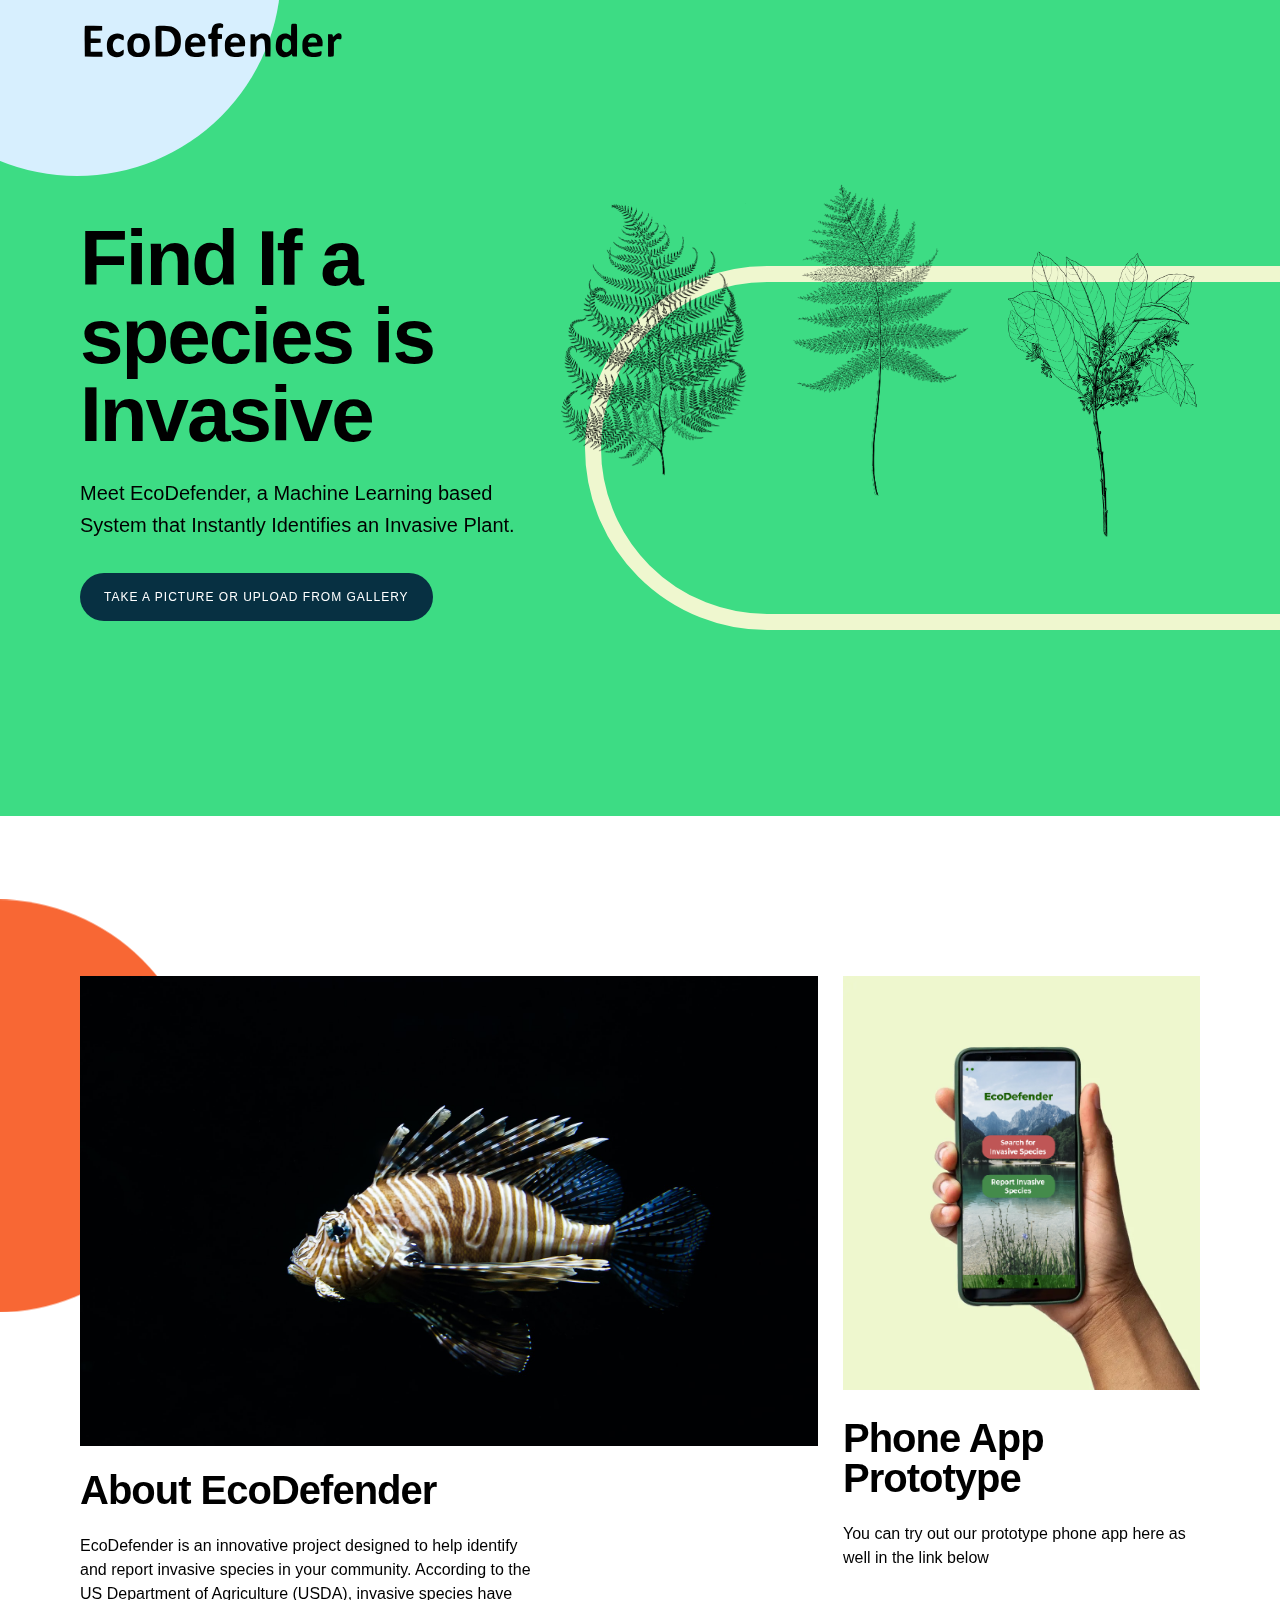
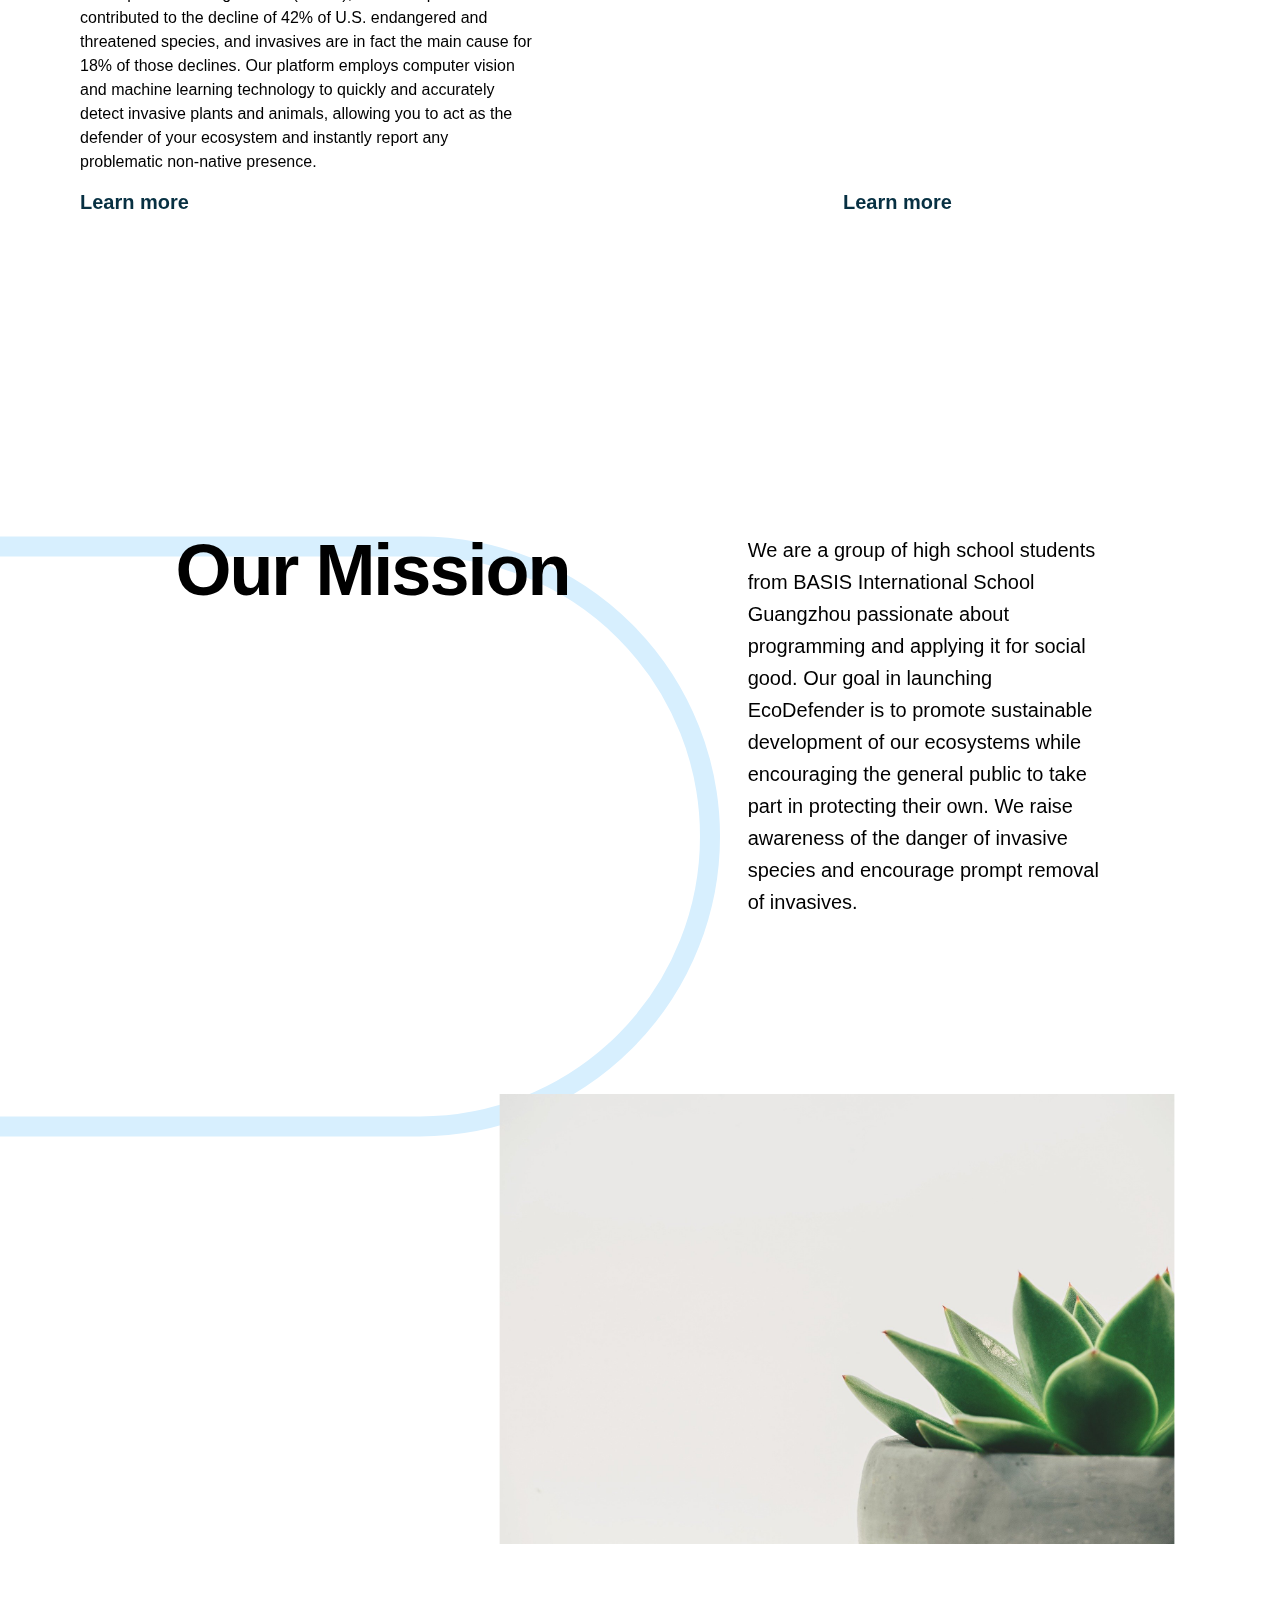
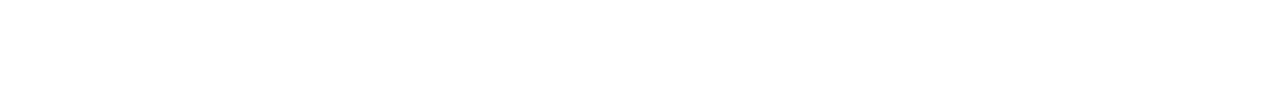
==== commit 6247821f: "Update index.html" ====
--- a/index.html
+++ b/index.html
@@ -139,10 +139,10 @@
           </div>
           <div class="hero-featured__copy-wrapper">
               <h1 class="is-2 is-2--scale">Find If a species is Invasive</h1>
-              <p class="is-copy-m">Meet  EchoDefender, a Machine Learning based System that Instantly Identifies an Invasive Plant.</p>
+              <p class="is-copy-m">Meet  EcoDefender, a Machine Learning based System that Instantly Identifies an Invasive Plant.</p>
   
       
-      <a href="SubPages/CamPage.html" class="cta cta--is-1" aria-label="Learn more: Introducing Android 11." data-g-config="{'eventLabel': 'learn more', 'moduleName': 'hero-featured', 'linkUrl': '/android-11/', 'eventCategory': 'module interactions', 'title': 'cta'}">Take A Picture or Upload From Gallery</a>
+      <a href="https://teachablemachine.withgoogle.com/models/4pLQDGZVO/" class="cta cta--is-1">Take A Picture or Upload From Gallery</a>
   
           </div>
         </div>
